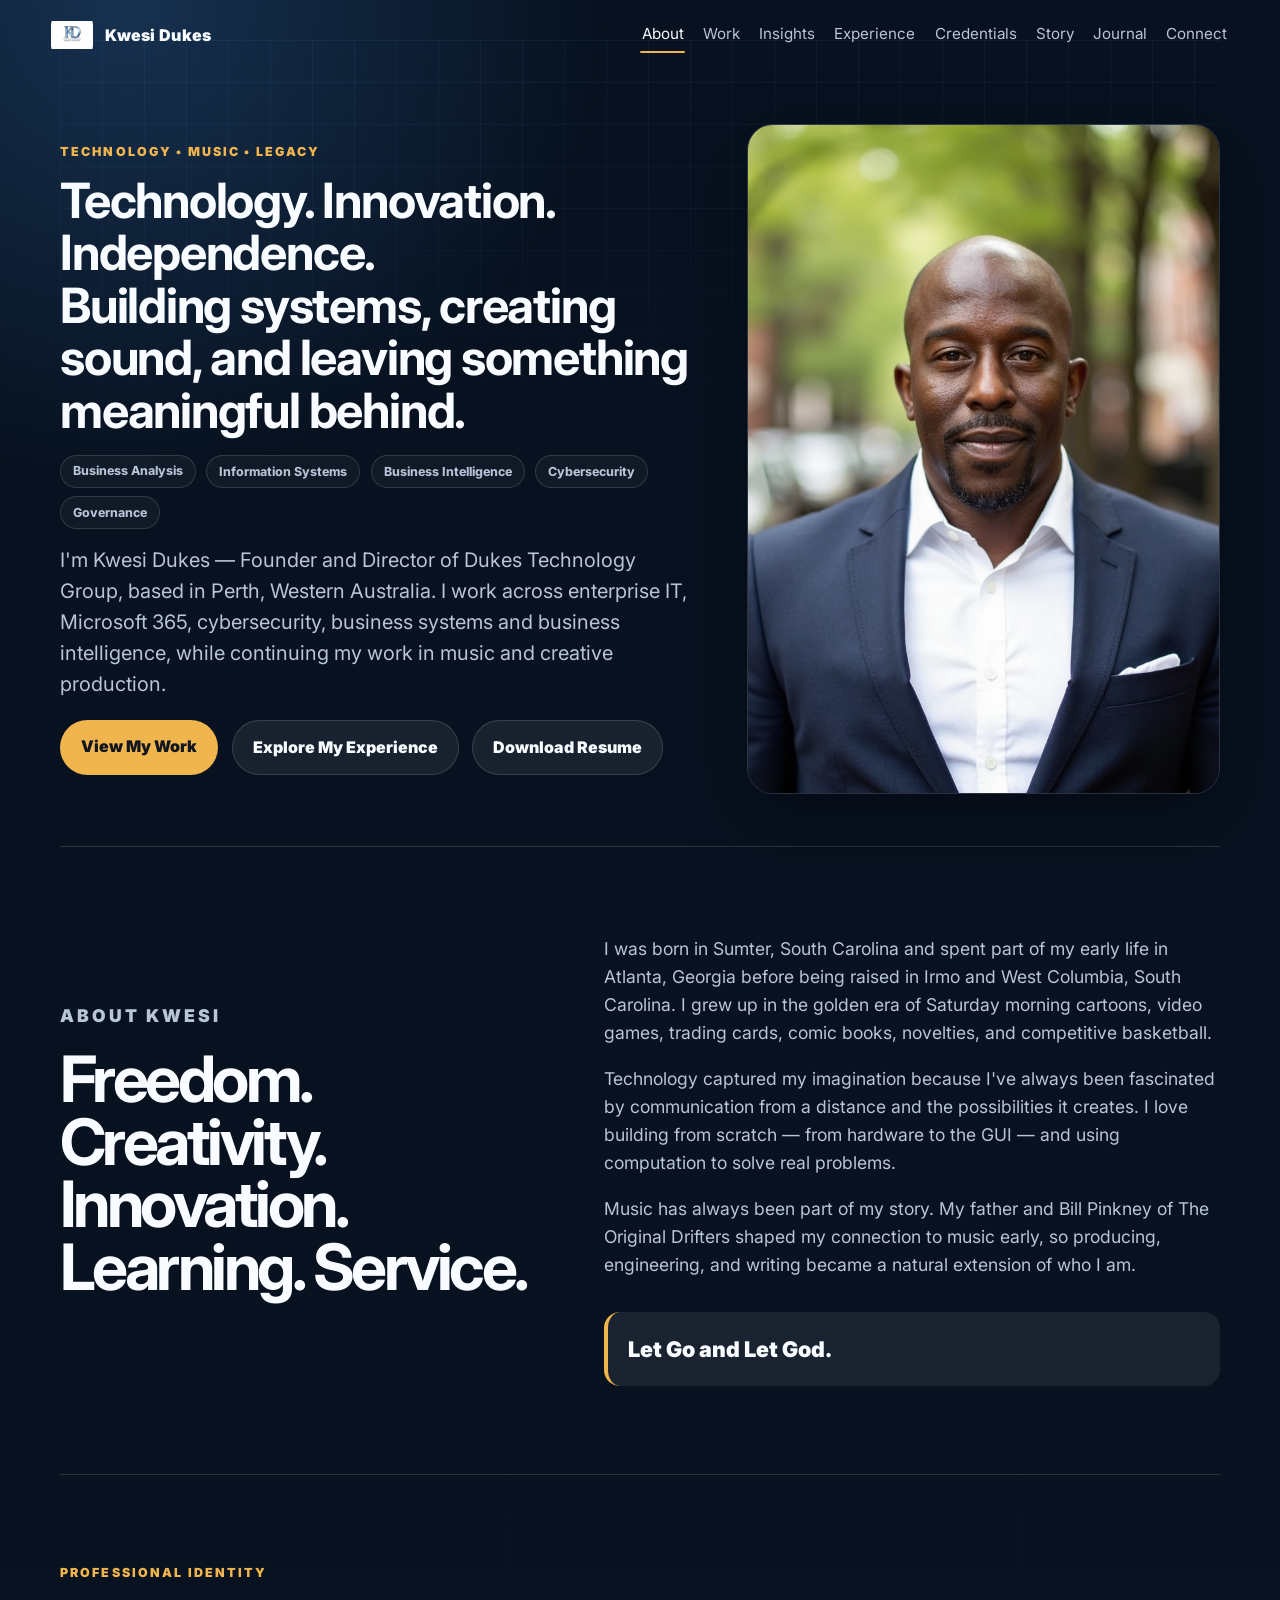
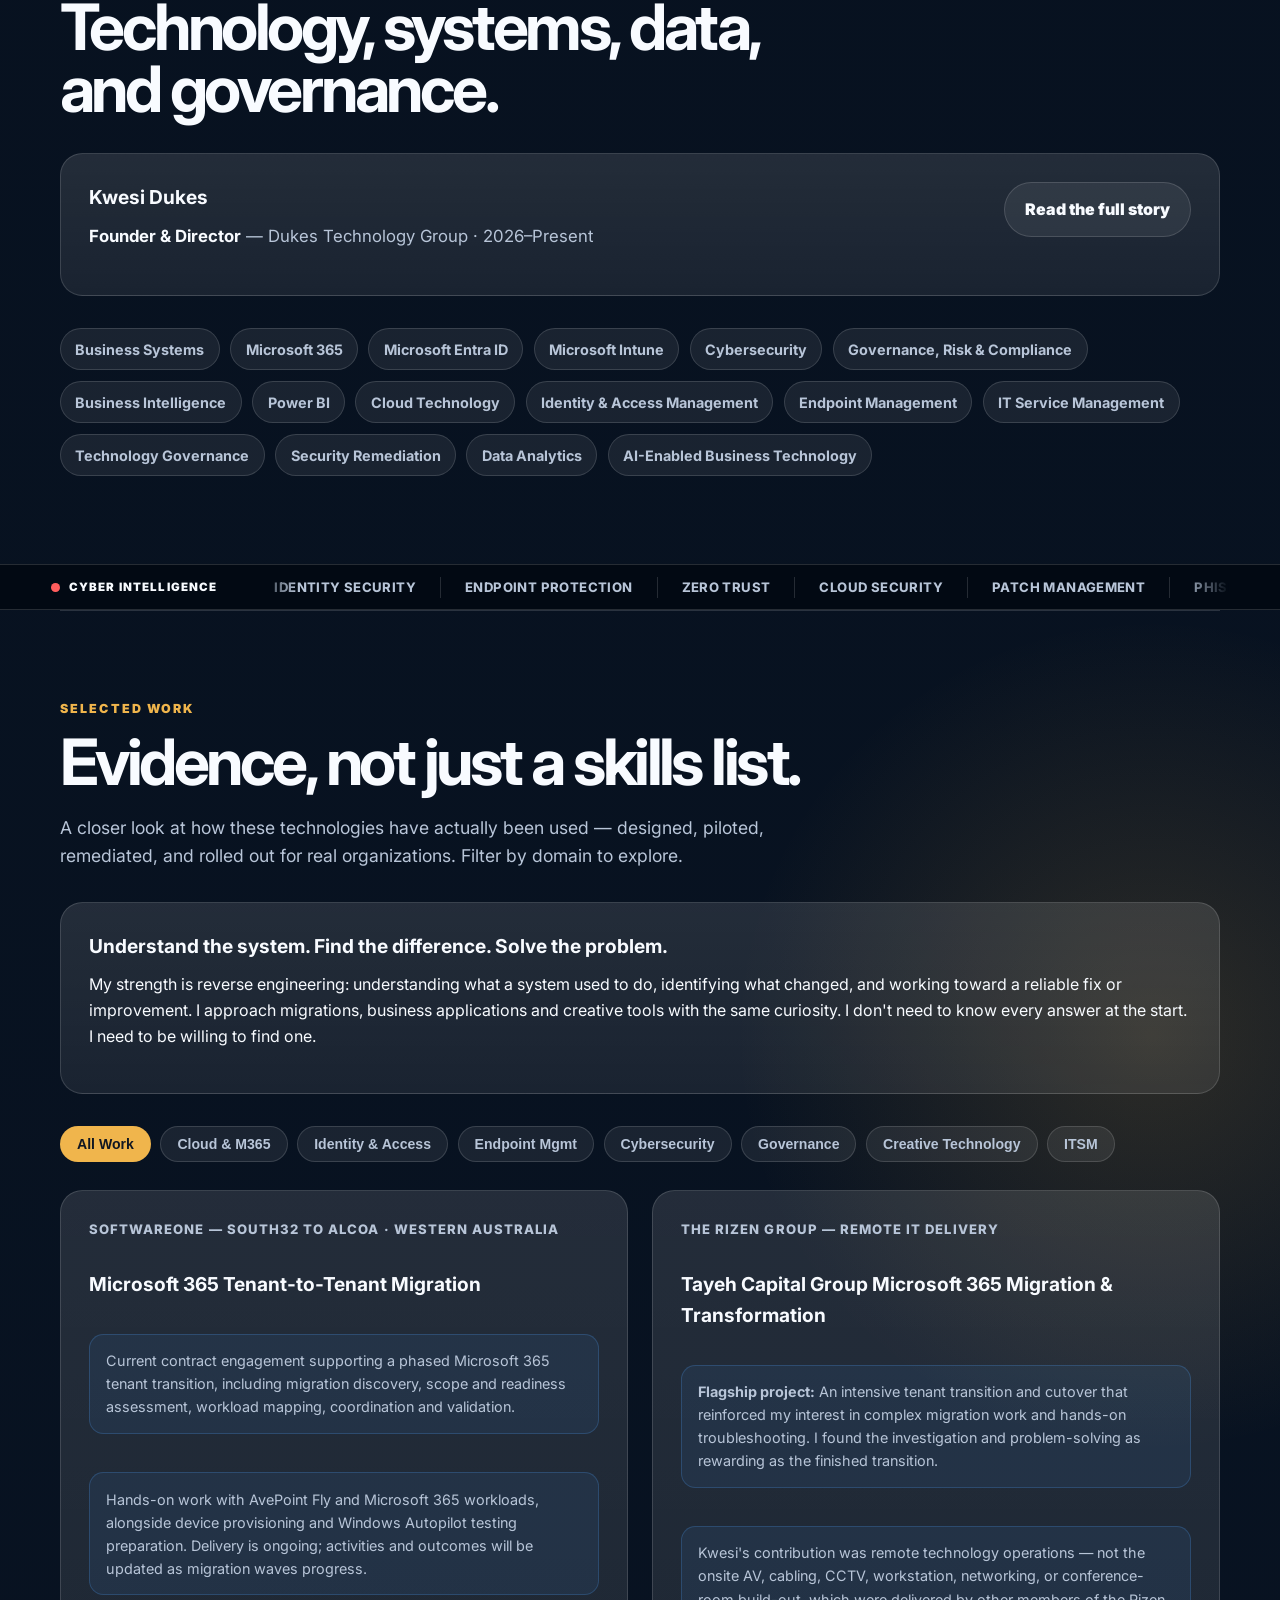
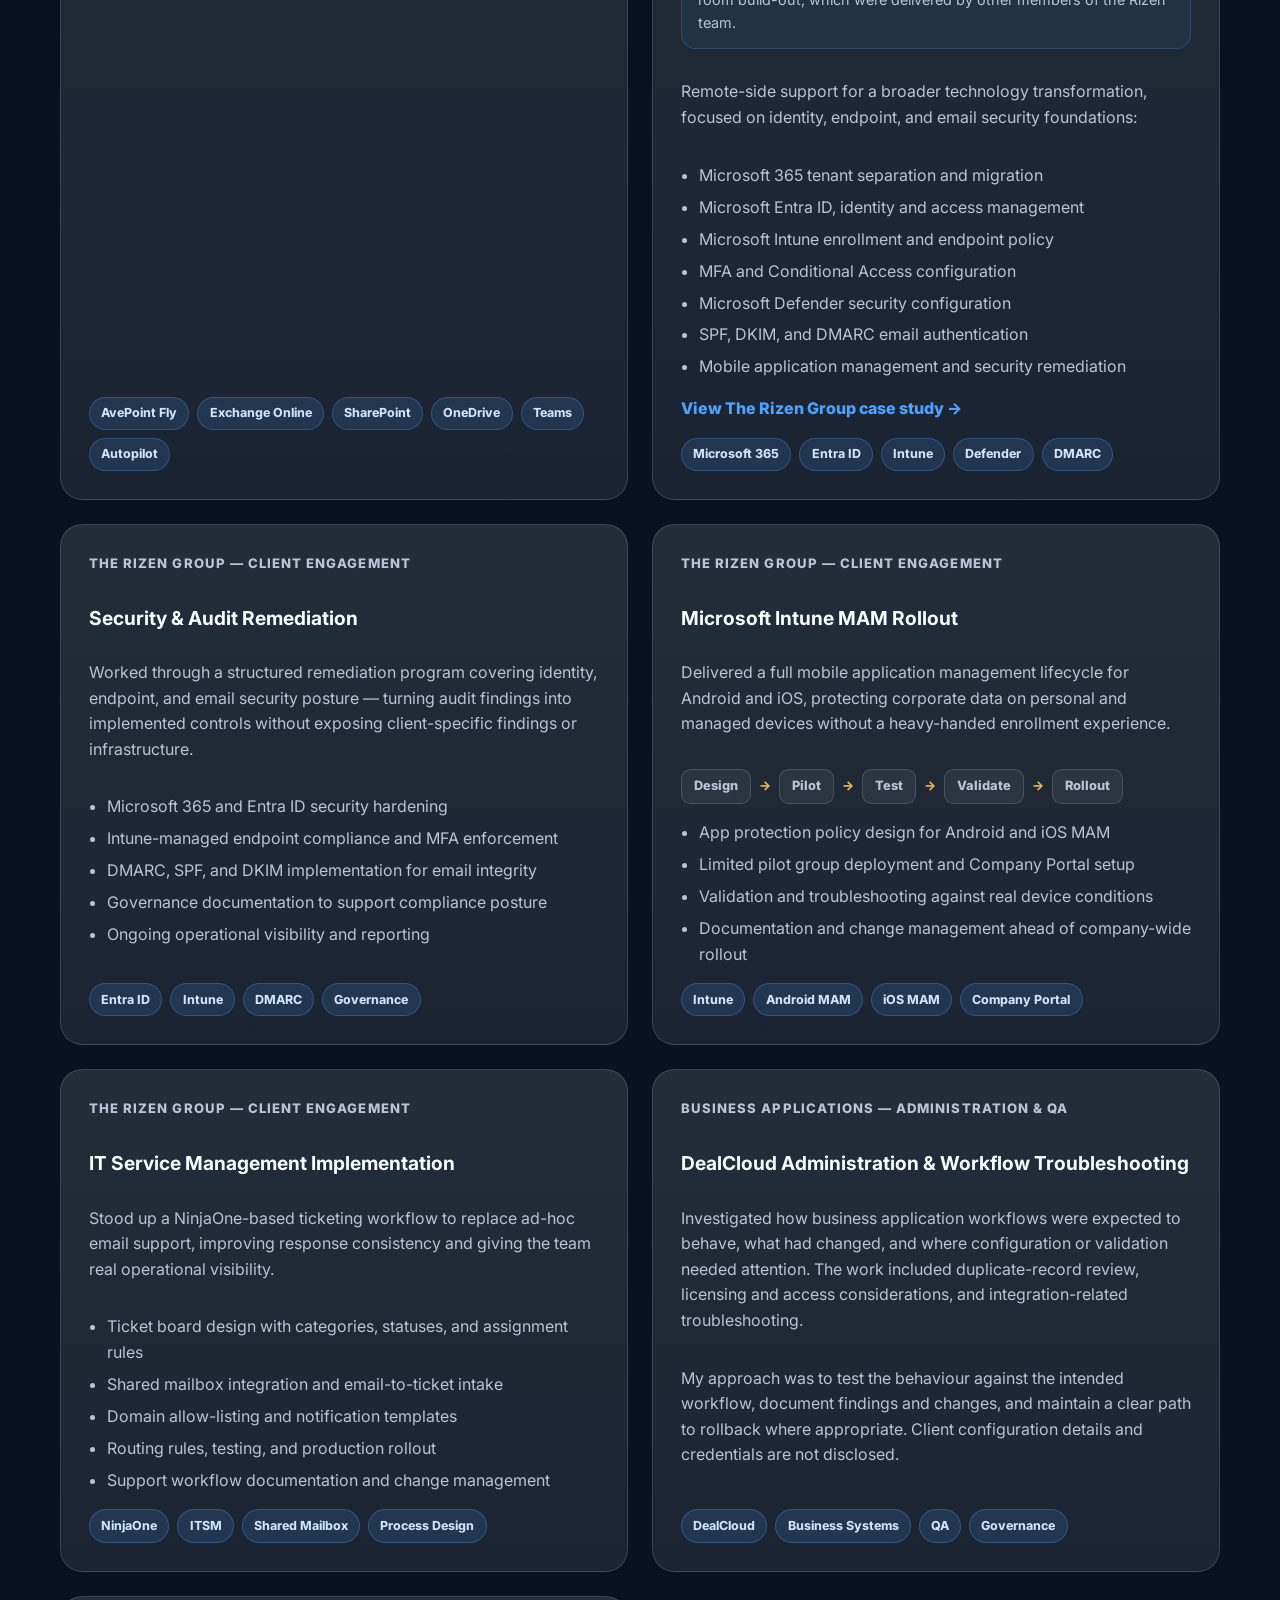
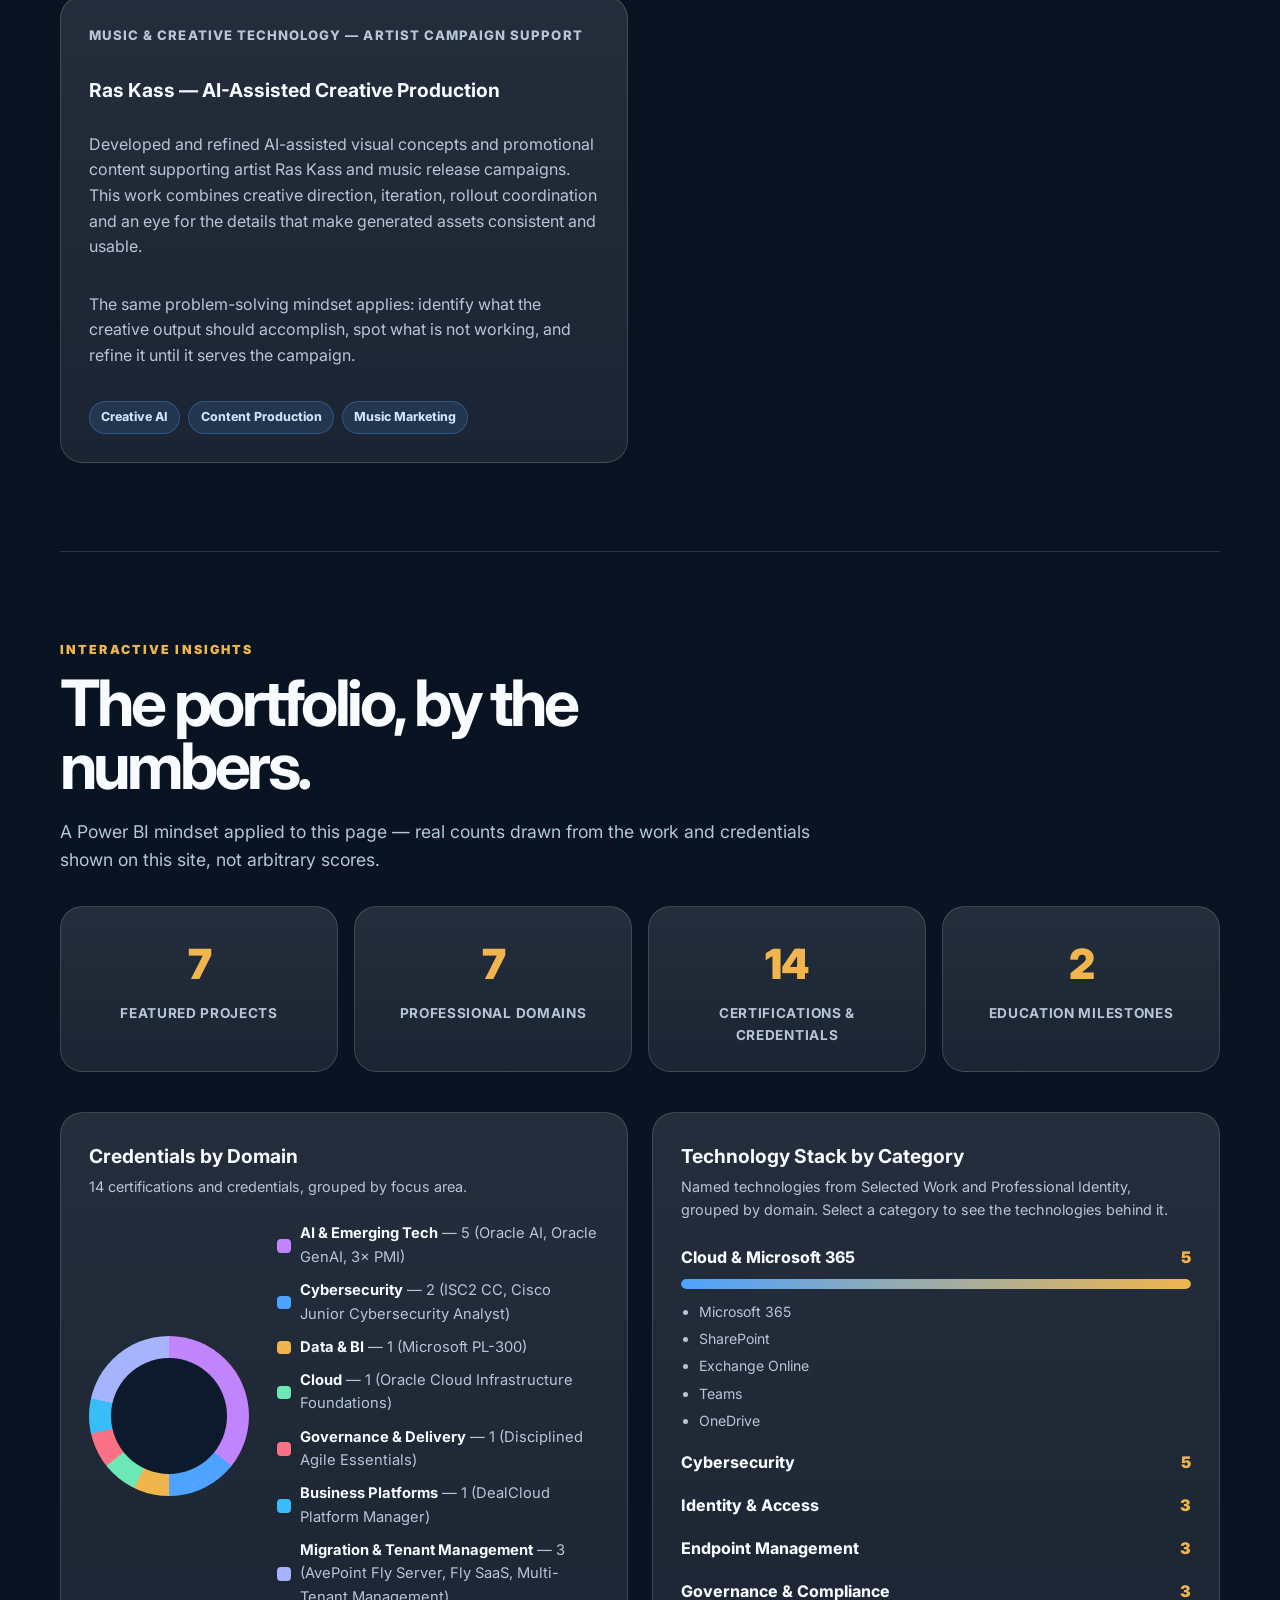
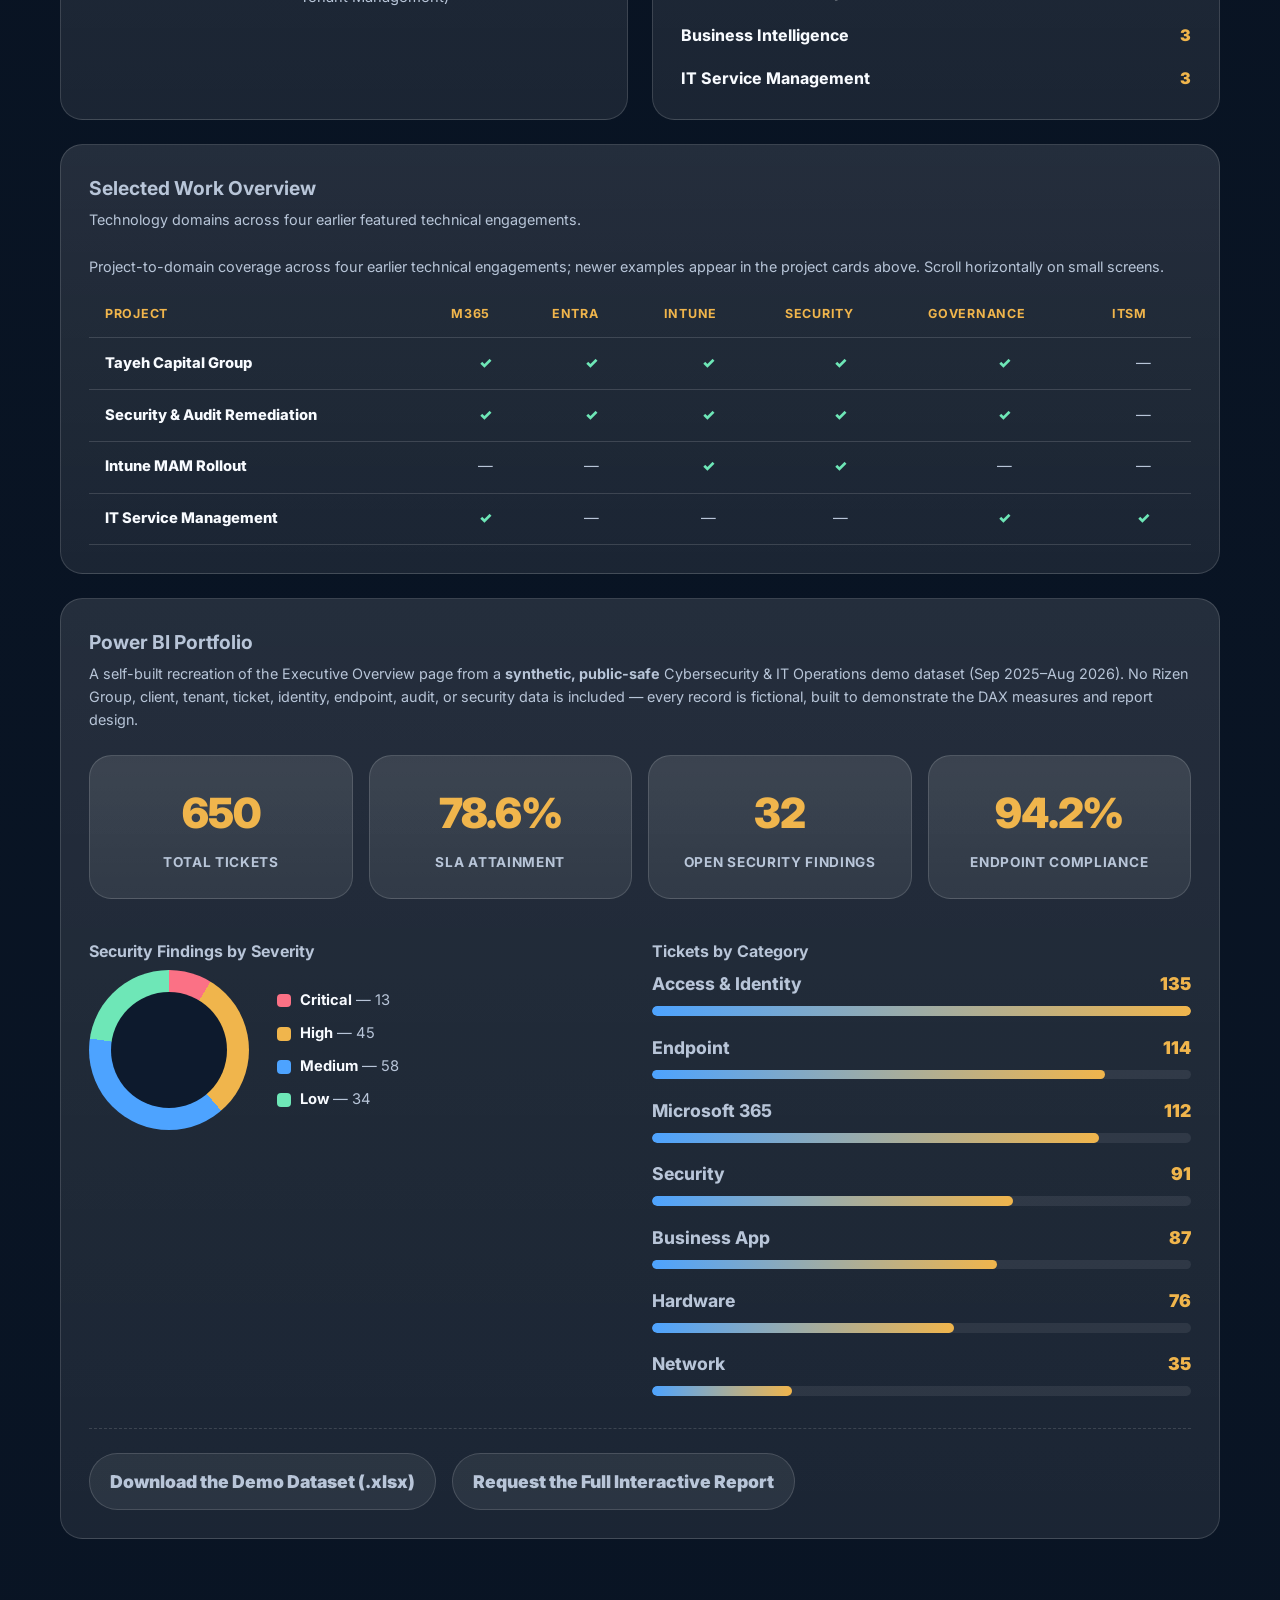
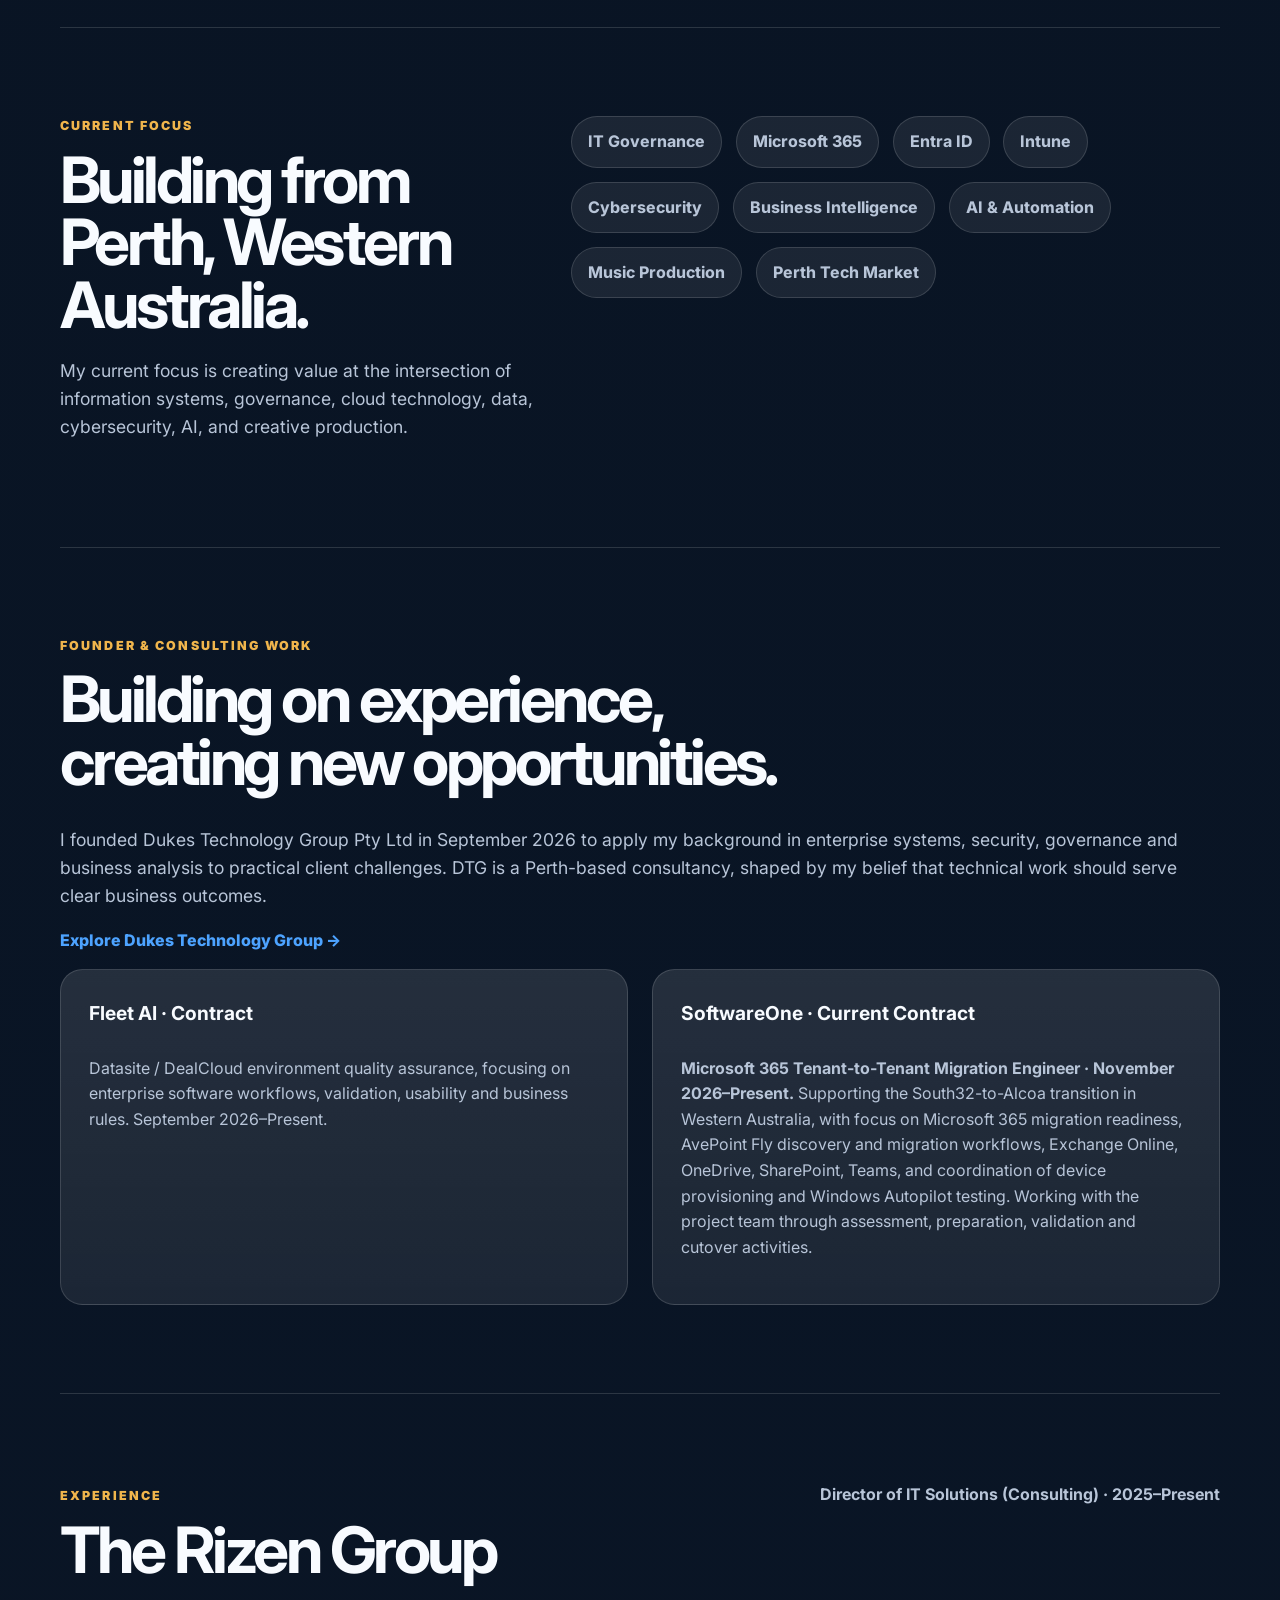
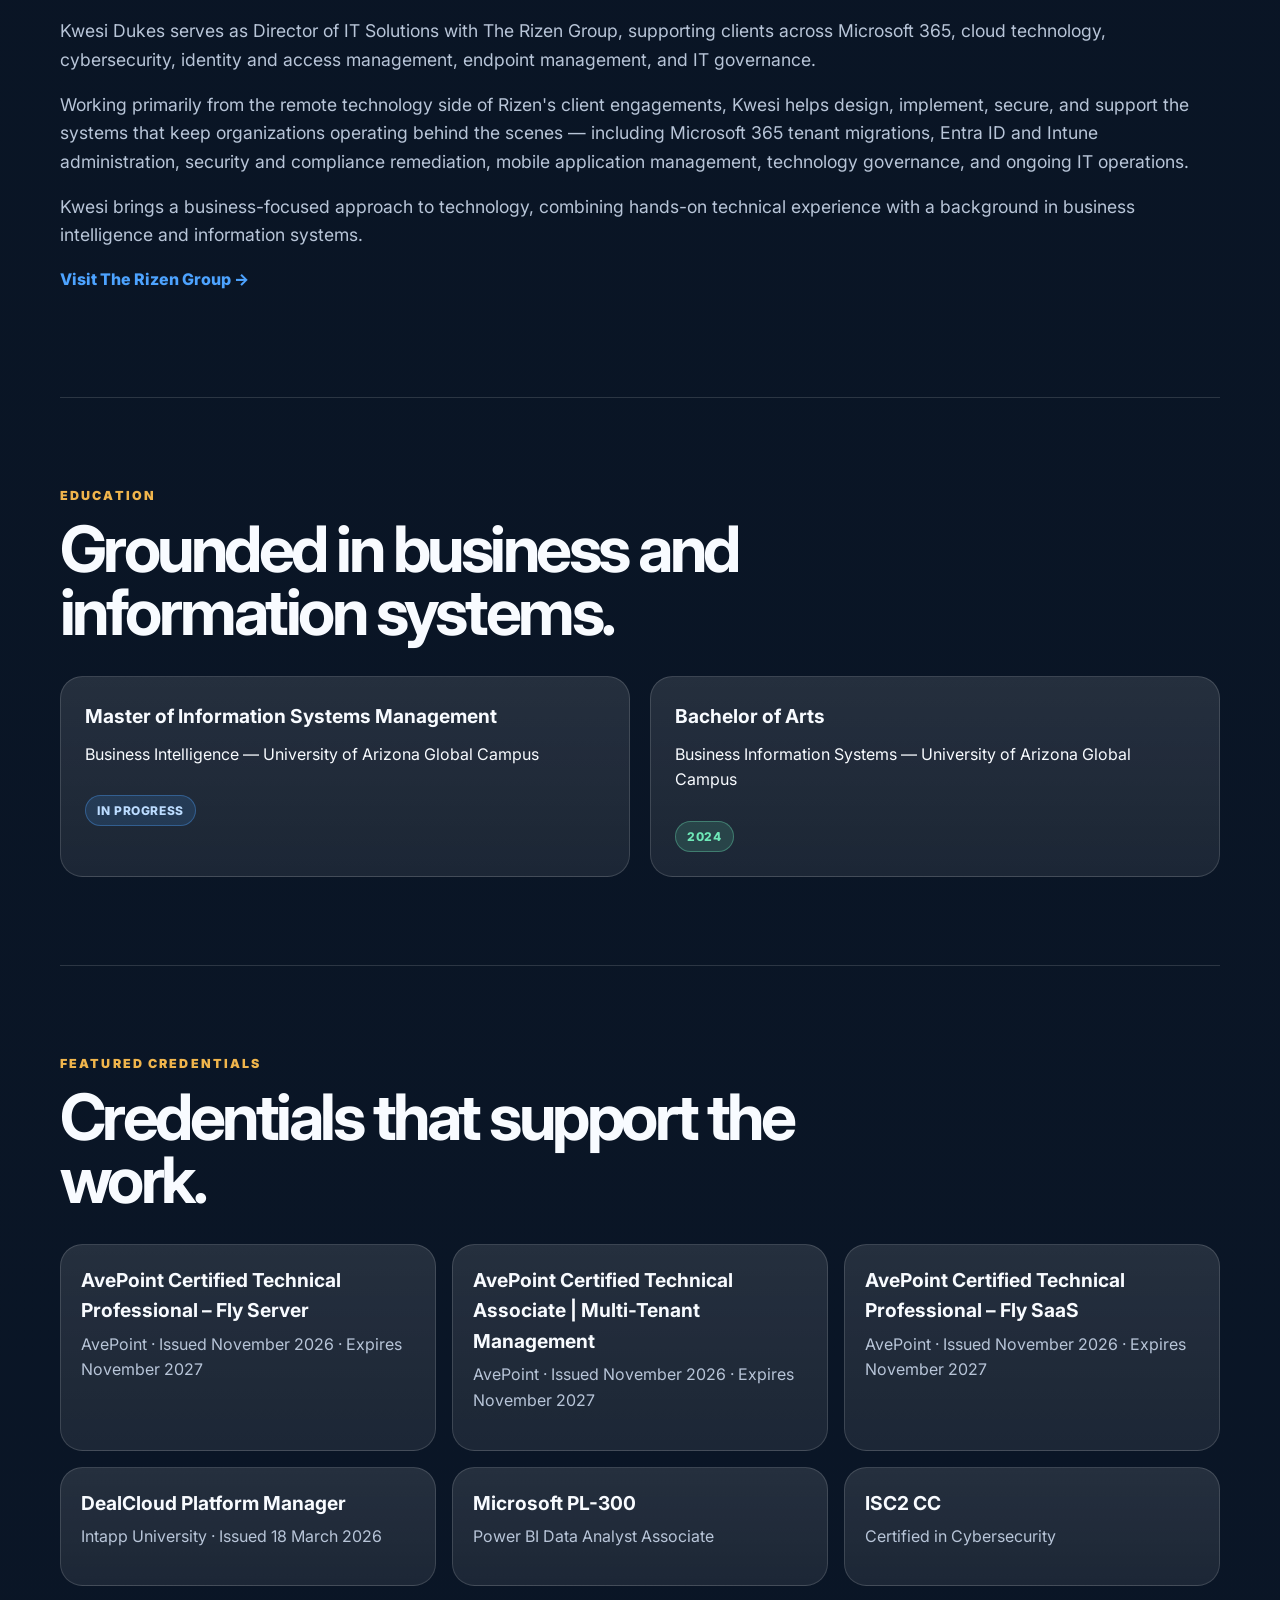
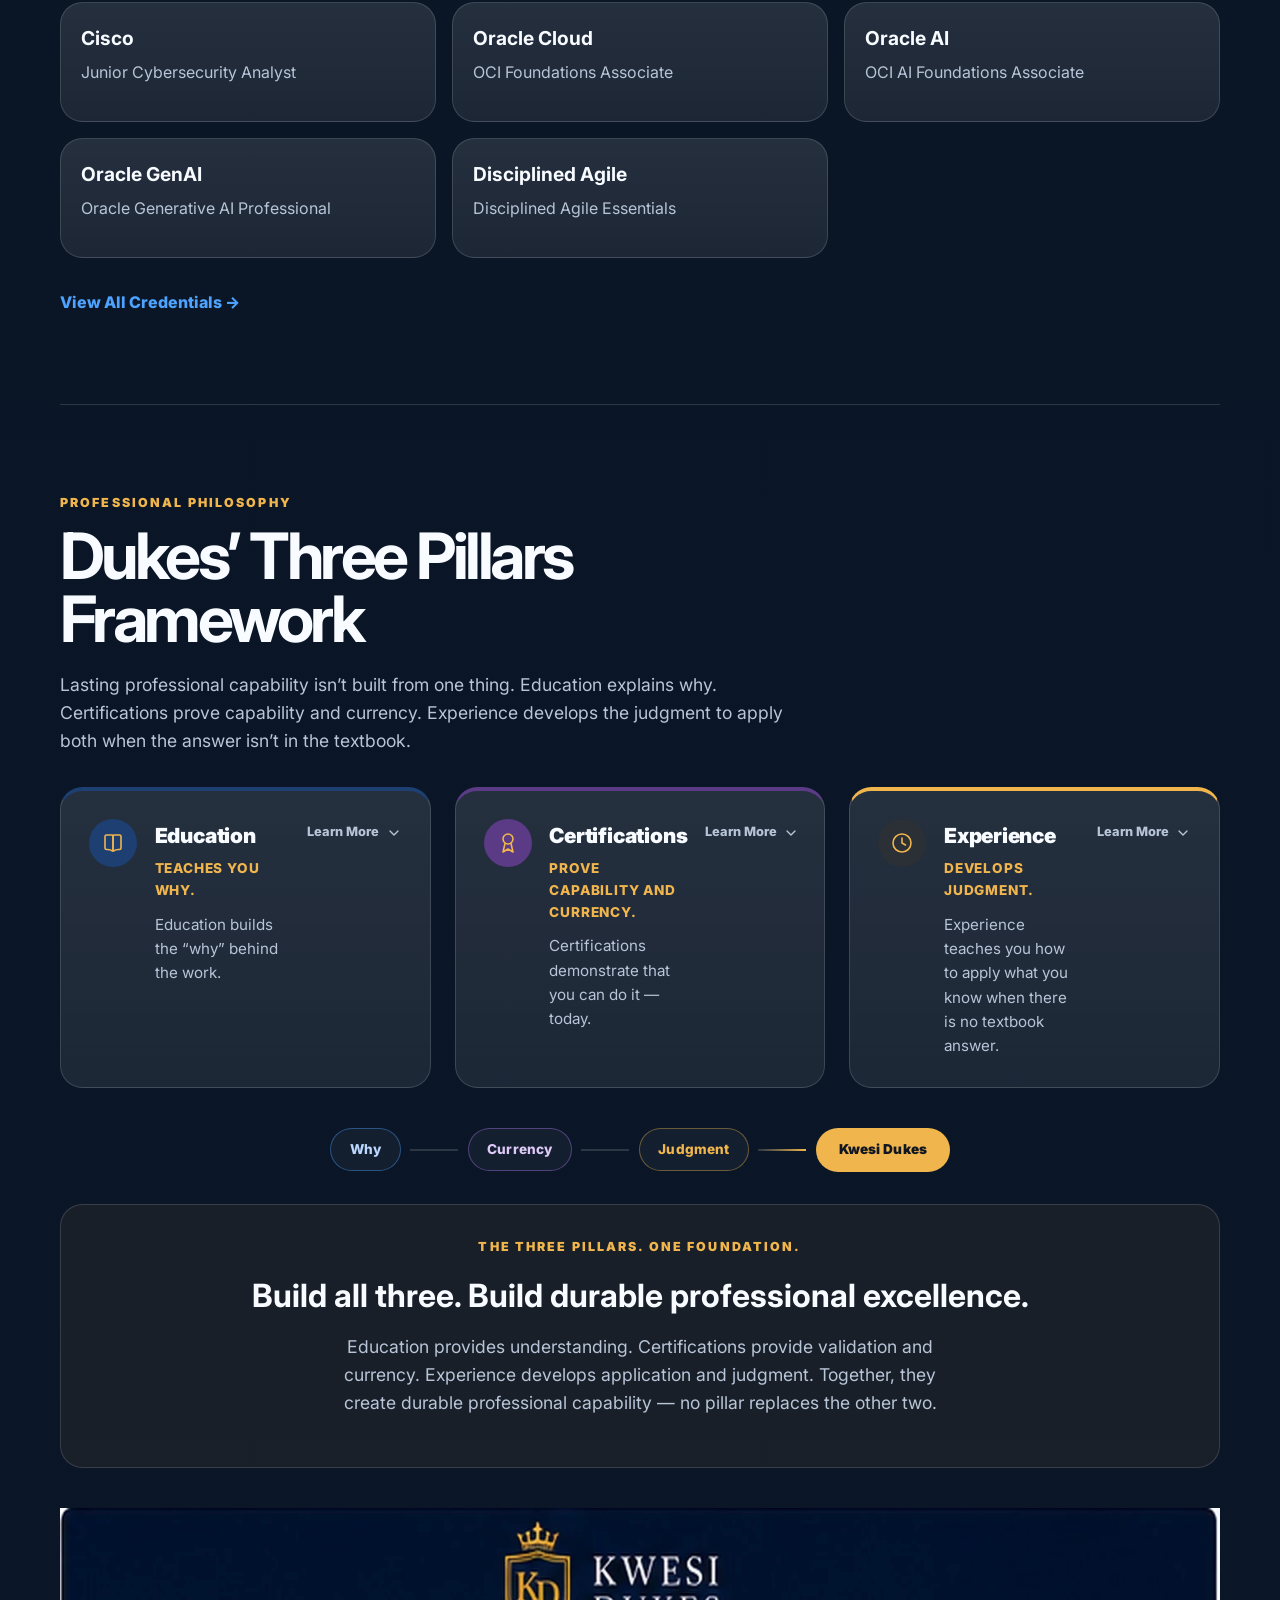
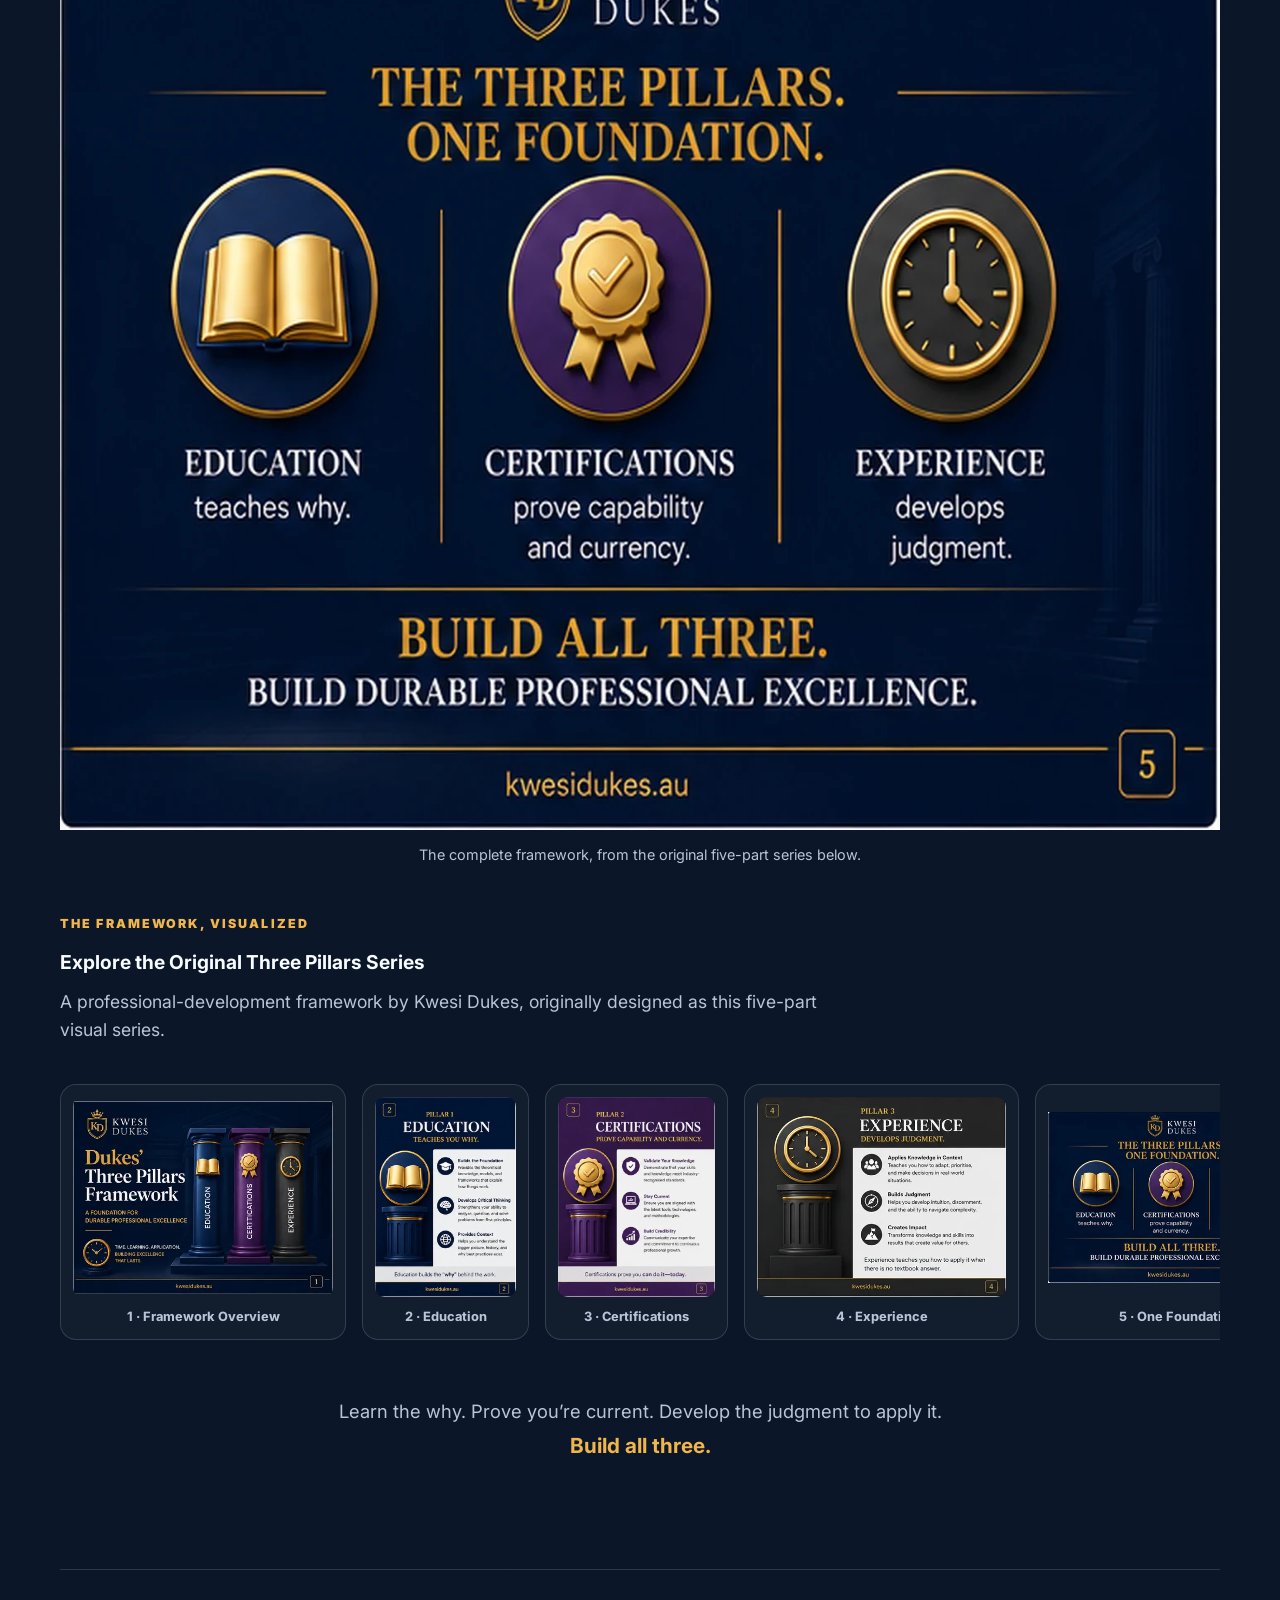
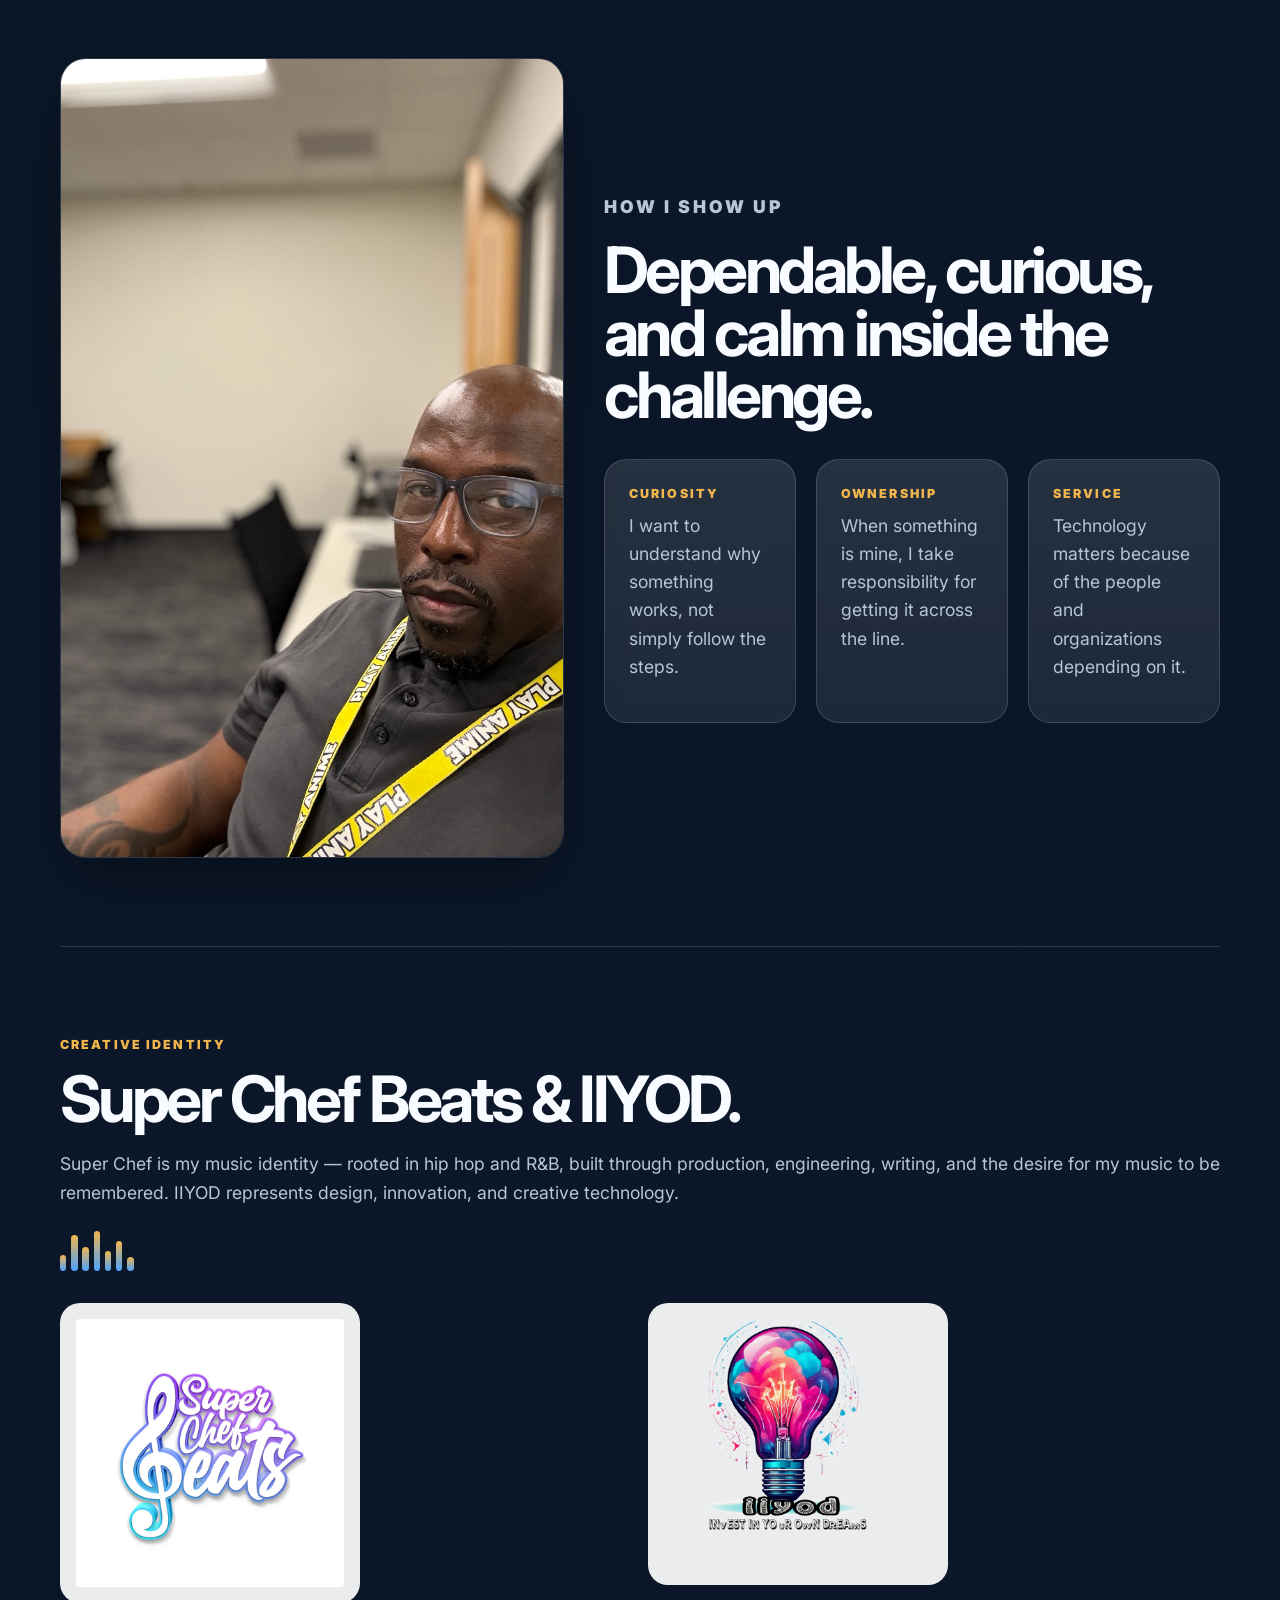
==== index.html @ 9452674e "Add three AvePoint credentials and update certification metrics" ====
<!doctype html>
<html lang="en">
  <head>
    <meta charset="utf-8" />
    <meta name="viewport" content="width=device-width, initial-scale=1" />
    <title>
      Kwesi Dukes | Founder, IT Solutions & Information Systems
    </title>
    <meta
      name="description"
      content="Kwesi Dukes is Founder and Director of Dukes Technology Group, a Perth-based IT professional working across Microsoft 365, enterprise systems, cybersecurity, governance and business intelligence. Technology, music and legacy."
    />
    <link rel="canonical" href="https://kwesidukes.au/" />
    <meta name="robots" content="index, follow" />
    <meta name="theme-color" content="#07111f" />

    <link rel="preconnect" href="https://fonts.googleapis.com" />
    <link
      rel="preconnect"
      href="https://fonts.gstatic.com"
      crossorigin="anonymous"
    />
    <link
      rel="stylesheet"
      href="https://fonts.googleapis.com/css2?family=Inter:wght@400..900&display=swap"
    />

    <meta property="og:type" content="website" />
    <meta property="og:url" content="https://kwesidukes.au/" />
    <meta
      property="og:title"
      content="Kwesi Dukes | Business Systems, IT Solutions, Data & Cybersecurity"
    />
    <meta
      property="og:description"
      content="Technology, music and legacy. Kwesi Dukes is Founder and Director of Dukes Technology Group, an enterprise IT consultant and music producer based in Perth, Western Australia."
    />
    <meta
      property="og:image"
      content="https://kwesidukes.au/assets/kd-og-image.jpg"
    />
    <meta property="og:image:width" content="1200" />
    <meta property="og:image:height" content="630" />
    <meta property="og:image:alt" content="Kwesi Dukes" />
    <meta property="og:site_name" content="Kwesi Dukes" />

    <meta name="twitter:card" content="summary_large_image" />
    <meta
      name="twitter:title"
      content="Kwesi Dukes | Business Systems, IT Solutions, Data & Cybersecurity"
    />
    <meta
      name="twitter:description"
      content="Technology, music and legacy. Kwesi Dukes leads Dukes Technology Group and works across enterprise IT, cloud and cybersecurity."
    />
    <meta
      name="twitter:image"
      content="https://kwesidukes.au/assets/kd-og-image.jpg"
    />

    <link rel="icon" href="assets/kd-logo.png" />
    <link rel="stylesheet" href="styles.css" />
    <script type="application/ld+json">
      {
        "@context": "https://schema.org",
        "@type": "Person",
        "name": "Kwesi Dukes",
        "url": "https://kwesidukes.au/",
        "jobTitle": "Founder & Director, Dukes Technology Group",
        "worksFor": {
          "@type": "Organization",
          "name": "Dukes Technology Group Pty Ltd",
          "url": "https://dukestg.com.au/"
        },
        "alumniOf": {
          "@type": "CollegeOrUniversity",
          "name": "University of Arizona Global Campus"
        },
        "address": {
          "@type": "PostalAddress",
          "addressLocality": "Perth",
          "addressRegion": "Western Australia",
          "addressCountry": "AU"
        },
        "sameAs": [
          "https://www.linkedin.com/in/kwesidukes",
          "https://github.com/kwesidukes",
          "https://dukestg.com.au/"
        ],
        "knowsAbout": [
          "Microsoft 365",
          "Microsoft Entra ID",
          "Microsoft Intune",
          "Cybersecurity",
          "Governance, Risk & Compliance",
          "Power BI",
          "Business Intelligence",
          "Identity and Access Management",
          "Cloud Technology"
        ]
      }
    </script>
  </head>
  <body>
    <a class="skip-link" href="#home">Skip to content</a>
    <header>
      <a class="brand" href="#home"
        ><img
          src="assets/kd-logo.png"
          alt="Kwesi Dukes logo"
          width="42"
          height="42"
        /><span>Kwesi Dukes</span></a
      >
      <nav class="primary-nav" aria-label="Primary">
        <a href="#about">About</a>
        <a href="#work">Work</a>
        <a href="#insights">Insights</a>
        <a href="#experience">Experience</a>
        <a href="#credentials">Credentials</a>
        <a href="#story">Story</a>
        <a href="/journal/">Journal</a>
        <a href="#connect">Connect</a>
        <span class="nav-indicator" aria-hidden="true"></span>
      </nav>
    </header>

    <main id="home">
      <!-- HERO -->
      <section class="hero">
        <div class="hero-grid" aria-hidden="true"></div>
        <div>
          <p class="eyebrow hero-in" style="--stagger: 1">
            Technology • Music • Legacy
          </p>
          <h1 class="hero-in" style="--stagger: 2">
            Technology. Innovation. Independence.<br />Building systems, creating sound, and leaving something meaningful behind.
          </h1>
          <p class="hero-positioning hero-in" style="--stagger: 3">
            <span>Business Analysis</span>
            <span>Information Systems</span>
            <span>Business Intelligence</span>
            <span>Cybersecurity</span>
            <span>Governance</span>
          </p>
          <p class="lead hero-in" style="--stagger: 4">
            I'm Kwesi Dukes — Founder and Director of Dukes Technology Group, based in Perth, Western Australia. I work across enterprise IT, Microsoft 365, cybersecurity, business systems and business intelligence, while continuing my work in music and creative production.
          </p>
          <div class="actions hero-in" style="--stagger: 5">
            <a class="button primary" href="#work">View My Work</a>
            <a class="button secondary" href="#experience"
              >Explore My Experience</a
            >
            <a class="button secondary" href="assets/resume.pdf"
              >Download Resume</a
            >
          </div>
        </div>
        <img
          class="hero-img hero-in"
          style="--stagger: 3"
          src="assets/kwesi-suit.jpeg"
          alt="Kwesi Dukes professional portrait"
          width="640"
          height="800"
          loading="eager"
          fetchpriority="high"
        />
      </section>

      <!-- ABOUT -->
      <section id="about" class="section two reveal">
        <div>
          <p class="eyebrow">About Kwesi</p>
          <h2>Freedom. Creativity. Innovation. Learning. Service.</h2>
        </div>
        <div>
          <p>
            I was born in Sumter, South Carolina and spent part of my early life
            in Atlanta, Georgia before being raised in Irmo and West Columbia,
            South Carolina. I grew up in the golden era of Saturday morning
            cartoons, video games, trading cards, comic books, novelties, and
            competitive basketball.
          </p>
          <p>
            Technology captured my imagination because I've always been
            fascinated by communication from a distance and the possibilities it
            creates. I love building from scratch — from hardware to the GUI —
            and using computation to solve real problems.
          </p>
          <p>
            Music has always been part of my story. My father and Bill Pinkney
            of The Original Drifters shaped my connection to music early, so
            producing, engineering, and writing became a natural extension of
            who I am.
          </p>
          <blockquote>Let Go and Let God.</blockquote>
        </div>
      </section>

      <!-- PROFESSIONAL IDENTITY -->
      <section id="professional" class="section reveal">
        <div class="section-head">
          <p class="eyebrow">Professional Identity</p>
          <h2>Technology, systems, data, and governance.</h2>
        </div>
        <div class="identity-card">
          <div>
            <h3>Kwesi Dukes</h3>
            <p class="identity-role">
              <strong>Founder &amp; Director</strong> —
              <a href="https://dukestg.com.au/" target="_blank" rel="noopener noreferrer">Dukes Technology Group</a>
              · 2026–Present
            </p>
          </div>
          <a class="button secondary" href="#experience">Read the full story</a>
        </div>
        <div class="domain-list">
          <span>Business Systems</span><span>Microsoft 365</span
          ><span>Microsoft Entra ID</span><span>Microsoft Intune</span>
          <span>Cybersecurity</span><span>Governance, Risk & Compliance</span
          ><span>Business Intelligence</span><span>Power BI</span>
          <span>Cloud Technology</span><span>Identity & Access Management</span
          ><span>Endpoint Management</span><span>IT Service Management</span>
          <span>Technology Governance</span><span>Security Remediation</span
          ><span>Data Analytics</span
          ><span>AI-Enabled Business Technology</span>
        </div>
      </section>

      <!-- CYBER THREAT INTELLIGENCE TICKER -->
      <section
        class="ticker-strip reveal"
        aria-label="Live cyber threat intelligence ticker"
      >
        <div class="ticker-indicator">
          <span class="ticker-dot" aria-hidden="true"></span>
          <span class="ticker-indicator-label">CYBER INTELLIGENCE</span>
          <span class="ticker-status" id="tickerStatus"></span>
        </div>
        <div class="ticker-viewport">
          <div class="ticker-track" id="tickerTrack">
            <ul class="ticker-set" id="tickerSetA">
              <li>IDENTITY SECURITY</li>
              <li>ENDPOINT PROTECTION</li>
              <li>ZERO TRUST</li>
              <li>CLOUD SECURITY</li>
              <li>PATCH MANAGEMENT</li>
              <li>PHISHING DEFENSE</li>
              <li>GOVERNANCE &amp; RISK</li>
              <li>THREAT INTELLIGENCE</li>
            </ul>
            <ul class="ticker-set" id="tickerSetB" aria-hidden="true">
              <li>IDENTITY SECURITY</li>
              <li>ENDPOINT PROTECTION</li>
              <li>ZERO TRUST</li>
              <li>CLOUD SECURITY</li>
              <li>PATCH MANAGEMENT</li>
              <li>PHISHING DEFENSE</li>
              <li>GOVERNANCE &amp; RISK</li>
              <li>THREAT INTELLIGENCE</li>
            </ul>
          </div>
        </div>
      </section>

      <!-- SELECTED WORK -->
      <section id="work" class="section">
        <div class="section-head">
          <p class="eyebrow">Selected Work</p>
          <h2>Evidence, not just a skills list.</h2>
          <p class="wide">
            A closer look at how these technologies have actually been used —
            designed, piloted, remediated, and rolled out for real
            organizations. Filter by domain to explore.
          </p>
        </div>

        <div class="identity-card" style="margin-bottom:2rem">
          <div>
            <h3>Understand the system. Find the difference. Solve the problem.</h3>
            <p>My strength is reverse engineering: understanding what a system used to do, identifying what changed, and working toward a reliable fix or improvement. I approach migrations, business applications and creative tools with the same curiosity. I don't need to know every answer at the start. I need to be willing to find one.</p>
          </div>
        </div>

        <div
          class="filter-chips"
          role="group"
          aria-label="Filter selected work by domain"
        >
          <button
            class="chip"
            type="button"
            data-domain="all"
            aria-pressed="true"
          >
            All Work
          </button>
          <button
            class="chip"
            type="button"
            data-domain="m365"
            aria-pressed="false"
          >
            Cloud &amp; M365
          </button>
          <button
            class="chip"
            type="button"
            data-domain="identity"
            aria-pressed="false"
          >
            Identity &amp; Access
          </button>
          <button
            class="chip"
            type="button"
            data-domain="endpoint"
            aria-pressed="false"
          >
            Endpoint Mgmt
          </button>
          <button
            class="chip"
            type="button"
            data-domain="security"
            aria-pressed="false"
          >
            Cybersecurity
          </button>
          <button
            class="chip"
            type="button"
            data-domain="governance"
            aria-pressed="false"
          >
            Governance
          </button>
          <button class="chip" type="button" data-domain="creative" aria-pressed="false">Creative Technology</button>
          <button
            class="chip"
            type="button"
            data-domain="itsm"
            aria-pressed="false"
          >
            ITSM
          </button>
        </div>

        <div class="project-grid">
          <article class="project-card" data-domains="m365 identity endpoint governance">
            <p class="project-context">SoftwareOne — South32 to Alcoa · Western Australia</p>
            <h3>Microsoft 365 Tenant-to-Tenant Migration</h3>
            <p class="role-note">Current contract engagement supporting a phased Microsoft 365 tenant transition, including migration discovery, scope and readiness assessment, workload mapping, coordination and validation.</p>
            <p class="role-note">Hands-on work with AvePoint Fly and Microsoft 365 workloads, alongside device provisioning and Windows Autopilot testing preparation. Delivery is ongoing; activities and outcomes will be updated as migration waves progress.</p>
            <div class="project-tags"><span>AvePoint Fly</span><span>Exchange Online</span><span>SharePoint</span><span>OneDrive</span><span>Teams</span><span>Autopilot</span></div>
          </article>
          <article
            class="project-card"
            data-domains="m365 identity endpoint security governance"
          >
            <p class="project-context">The Rizen Group — Remote IT Delivery</p>
            <h3>Tayeh Capital Group Microsoft 365 Migration &amp; Transformation</h3>
            <p class="role-note"><strong>Flagship project:</strong> An intensive tenant transition and cutover that reinforced my interest in complex migration work and hands-on troubleshooting. I found the investigation and problem-solving as rewarding as the finished transition.</p>
            <p class="role-note">
              Kwesi's contribution was remote technology operations — not the
              onsite AV, cabling, CCTV, workstation, networking, or
              conference-room build-out, which were delivered by other members
              of the Rizen team.
            </p>
            <p>
              Remote-side support for a broader technology transformation,
              focused on identity, endpoint, and email security foundations:
            </p>
            <ul>
              <li>Microsoft 365 tenant separation and migration</li>
              <li>Microsoft Entra ID, identity and access management</li>
              <li>Microsoft Intune enrollment and endpoint policy</li>
              <li>MFA and Conditional Access configuration</li>
              <li>Microsoft Defender security configuration</li>
              <li>SPF, DKIM, and DMARC email authentication</li>
              <li>Mobile application management and security remediation</li>
            </ul>
            <a
              class="project-link"
              href="https://therizengroup.com/projects/tayeh-capital-group/"
              target="_blank"
              rel="noopener noreferrer"
              >View The Rizen Group case study →</a
            >
            <div class="project-tags">
              <span>Microsoft 365</span><span>Entra ID</span><span>Intune</span
              ><span>Defender</span><span>DMARC</span>
            </div>
          </article>

          <article
            class="project-card"
            data-domains="security identity endpoint governance"
          >
            <p class="project-context">The Rizen Group — Client Engagement</p>
            <h3>Security &amp; Audit Remediation</h3>
            <p>
              Worked through a structured remediation program covering identity,
              endpoint, and email security posture — turning audit findings into
              implemented controls without exposing client-specific findings or
              infrastructure.
            </p>
            <ul>
              <li>Microsoft 365 and Entra ID security hardening</li>
              <li>Intune-managed endpoint compliance and MFA enforcement</li>
              <li>DMARC, SPF, and DKIM implementation for email integrity</li>
              <li>Governance documentation to support compliance posture</li>
              <li>Ongoing operational visibility and reporting</li>
            </ul>
            <div class="project-tags">
              <span>Entra ID</span><span>Intune</span><span>DMARC</span
              ><span>Governance</span>
            </div>
          </article>

          <article class="project-card" data-domains="endpoint security">
            <p class="project-context">The Rizen Group — Client Engagement</p>
            <h3>Microsoft Intune MAM Rollout</h3>
            <p>
              Delivered a full mobile application management lifecycle for
              Android and iOS, protecting corporate data on personal and managed
              devices without a heavy-handed enrollment experience.
            </p>
            <div class="phase-steps">
              <span>Design</span><span class="phase-arrow">→</span>
              <span>Pilot</span><span class="phase-arrow">→</span>
              <span>Test</span><span class="phase-arrow">→</span>
              <span>Validate</span><span class="phase-arrow">→</span>
              <span>Rollout</span>
            </div>
            <ul>
              <li>App protection policy design for Android and iOS MAM</li>
              <li>Limited pilot group deployment and Company Portal setup</li>
              <li>
                Validation and troubleshooting against real device conditions
              </li>
              <li>
                Documentation and change management ahead of company-wide
                rollout
              </li>
            </ul>
            <div class="project-tags">
              <span>Intune</span><span>Android MAM</span><span>iOS MAM</span
              ><span>Company Portal</span>
            </div>
          </article>

          <article class="project-card" data-domains="m365 governance itsm">
            <p class="project-context">The Rizen Group — Client Engagement</p>
            <h3>IT Service Management Implementation</h3>
            <p>
              Stood up a NinjaOne-based ticketing workflow to replace ad-hoc
              email support, improving response consistency and giving the team
              real operational visibility.
            </p>
            <ul>
              <li>
                Ticket board design with categories, statuses, and assignment
                rules
              </li>
              <li>Shared mailbox integration and email-to-ticket intake</li>
              <li>Domain allow-listing and notification templates</li>
              <li>Routing rules, testing, and production rollout</li>
              <li>Support workflow documentation and change management</li>
            </ul>
            <div class="project-tags">
              <span>NinjaOne</span><span>ITSM</span><span>Shared Mailbox</span
              ><span>Process Design</span>
            </div>
          </article>
          <article class="project-card" data-domains="m365 governance">
            <p class="project-context">Business Applications — Administration &amp; QA</p>
            <h3>DealCloud Administration &amp; Workflow Troubleshooting</h3>
            <p>Investigated how business application workflows were expected to behave, what had changed, and where configuration or validation needed attention. The work included duplicate-record review, licensing and access considerations, and integration-related troubleshooting.</p>
            <p>My approach was to test the behaviour against the intended workflow, document findings and changes, and maintain a clear path to rollback where appropriate. Client configuration details and credentials are not disclosed.</p>
            <div class="project-tags"><span>DealCloud</span><span>Business Systems</span><span>QA</span><span>Governance</span></div>
          </article>
          <article class="project-card" data-domains="creative">
            <p class="project-context">Music &amp; Creative Technology — Artist Campaign Support</p>
            <h3>Ras Kass — AI-Assisted Creative Production</h3>
            <p>Developed and refined AI-assisted visual concepts and promotional content supporting artist Ras Kass and music release campaigns. This work combines creative direction, iteration, rollout coordination and an eye for the details that make generated assets consistent and usable.</p>
            <p>The same problem-solving mindset applies: identify what the creative output should accomplish, spot what is not working, and refine it until it serves the campaign.</p>
            <div class="project-tags"><span>Creative AI</span><span>Content Production</span><span>Music Marketing</span></div>
          </article>
        </div>
      </section>

      <!-- INTERACTIVE INSIGHTS -->
      <section id="insights" class="section reveal">
        <div class="section-head">
          <p class="eyebrow">Interactive Insights</p>
          <h2>The portfolio, by the numbers.</h2>
          <p class="wide">
            A Power BI mindset applied to this page — real counts drawn from the
            work and credentials shown on this site, not arbitrary scores.
          </p>
        </div>

        <div class="kpi-grid">
          <div class="kpi-card">
            <div class="kpi-number" data-target="7">0</div>
            <div class="kpi-label">Featured Projects</div>
          </div>
          <div class="kpi-card">
            <div class="kpi-number" data-target="7">0</div>
            <div class="kpi-label">Professional Domains</div>
          </div>
          <div class="kpi-card">
            <div class="kpi-number" data-target="14">0</div>
            <div class="kpi-label">Certifications &amp; Credentials</div>
          </div>
          <div class="kpi-card">
            <div class="kpi-number" data-target="2">0</div>
            <div class="kpi-label">Education Milestones</div>
          </div>
        </div>

        <div class="dashboard-grid">
          <div class="chart-card">
            <h3>Credentials by Domain</h3>
            <p class="chart-caption">
              14 certifications and credentials, grouped by focus area.
            </p>
            <div class="donut-wrap">
              <div
                class="donut"
                role="img"
                aria-label="Donut chart: AI and Emerging Tech 5 of 14, Cybersecurity 2 of 14, Data and BI 1 of 14, Cloud 1 of 14, Governance and Delivery 1 of 14, Business Platforms 1 of 14, Migration and Tenant Management 3 of 14"
                style="
                  --donut-stops:
                    #c084fc 0 35.714%, #4da3ff 35.714% 50%, #f0b54c 50% 57.143%,
                    #6ee7b7 57.143% 64.286%, #fb7185 64.286% 71.429%, #38bdf8 71.429% 78.571%,
                    #a5b4fc 78.571% 100%;
                "
              >
                <span class="donut-total"
                  ><strong>14</strong><span>Total</span></span
                >
              </div>
              <ul class="donut-legend">
                <li>
                  <span class="swatch" style="background: #c084fc"></span
                  ><span
                    ><strong>AI &amp; Emerging Tech</strong> — 5 (Oracle AI,
                    Oracle GenAI, 3× PMI)</span
                  >
                </li>
                <li>
                  <span class="swatch" style="background: #4da3ff"></span
                  ><span
                    ><strong>Cybersecurity</strong> — 2 (ISC2 CC, Cisco Junior
                    Cybersecurity Analyst)</span
                  >
                </li>
                <li>
                  <span class="swatch" style="background: #f0b54c"></span
                  ><span
                    ><strong>Data &amp; BI</strong> — 1 (Microsoft PL-300)</span
                  >
                </li>
                <li>
                  <span class="swatch" style="background: #6ee7b7"></span
                  ><span
                    ><strong>Cloud</strong> — 1 (Oracle Cloud Infrastructure
                    Foundations)</span
                  >
                </li>
                <li>
                  <span class="swatch" style="background: #fb7185"></span
                  ><span
                    ><strong>Governance &amp; Delivery</strong> — 1 (Disciplined
                    Agile Essentials)</span
                  >
                </li>
                <li><span class="swatch" style="background: #38bdf8"></span><span><strong>Business Platforms</strong> — 1 (DealCloud Platform Manager)</span></li>
                <li><span class="swatch" style="background: #a5b4fc"></span><span><strong>Migration &amp; Tenant Management</strong> — 3 (AvePoint Fly Server, Fly SaaS, Multi-Tenant Management)</span></li>
              </ul>
            </div>
          </div>

          <div class="chart-card">
            <h3>Technology Stack by Category</h3>
            <p class="chart-caption">
              Named technologies from Selected Work and Professional Identity,
              grouped by domain. Select a category to see the technologies
              behind it.
            </p>
            <div class="bar-list">
              <details class="bar-item" open>
                <summary>
                  <span>Cloud &amp; Microsoft 365</span
                  ><span class="bar-count">5</span>
                </summary>
                <div class="bar-track">
                  <div class="bar-fill" style="--bar-w: 100%"></div>
                </div>
                <ul class="bar-techs">
                  <li>Microsoft 365</li>
                  <li>SharePoint</li>
                  <li>Exchange Online</li>
                  <li>Teams</li>
                  <li>OneDrive</li>
                </ul>
              </details>
              <details class="bar-item">
                <summary>
                  <span>Cybersecurity</span><span class="bar-count">5</span>
                </summary>
                <div class="bar-track">
                  <div class="bar-fill" style="--bar-w: 100%"></div>
                </div>
                <ul class="bar-techs">
                  <li>Microsoft Defender</li>
                  <li>SPF</li>
                  <li>DKIM</li>
                  <li>DMARC</li>
                  <li>Security Remediation</li>
                </ul>
              </details>
              <details class="bar-item">
                <summary>
                  <span>Identity &amp; Access</span
                  ><span class="bar-count">3</span>
                </summary>
                <div class="bar-track">
                  <div class="bar-fill" style="--bar-w: 60%"></div>
                </div>
                <ul class="bar-techs">
                  <li>Microsoft Entra ID</li>
                  <li>MFA</li>
                  <li>Conditional Access</li>
                </ul>
              </details>
              <details class="bar-item">
                <summary>
                  <span>Endpoint Management</span
                  ><span class="bar-count">3</span>
                </summary>
                <div class="bar-track">
                  <div class="bar-fill" style="--bar-w: 60%"></div>
                </div>
                <ul class="bar-techs">
                  <li>Microsoft Intune</li>
                  <li>Android &amp; iOS MAM</li>
                  <li>Company Portal</li>
                </ul>
              </details>
              <details class="bar-item">
                <summary>
                  <span>Governance &amp; Compliance</span
                  ><span class="bar-count">3</span>
                </summary>
                <div class="bar-track">
                  <div class="bar-fill" style="--bar-w: 60%"></div>
                </div>
                <ul class="bar-techs">
                  <li>Audit Remediation</li>
                  <li>Technology Governance</li>
                  <li>Change Management</li>
                </ul>
              </details>
              <details class="bar-item">
                <summary>
                  <span>Business Intelligence</span
                  ><span class="bar-count">3</span>
                </summary>
                <div class="bar-track">
                  <div class="bar-fill" style="--bar-w: 60%"></div>
                </div>
                <ul class="bar-techs">
                  <li>Power BI</li>
                  <li>SQL</li>
                  <li>Excel &amp; Reporting</li>
                </ul>
              </details>
              <details class="bar-item">
                <summary>
                  <span>IT Service Management</span
                  ><span class="bar-count">3</span>
                </summary>
                <div class="bar-track">
                  <div class="bar-fill" style="--bar-w: 60%"></div>
                </div>
                <ul class="bar-techs">
                  <li>NinjaOne</li>
                  <li>Ticket Routing &amp; Rules</li>
                  <li>Notification Templates</li>
                </ul>
              </details>
            </div>
          </div>
        </div>

        <div class="dashboard-grid wide" style="margin-top: 1.5rem">
          <div class="chart-card">
            <h3>Selected Work Overview</h3>
            <p class="chart-caption">
              Technology domains across four earlier featured technical engagements.
            </p>
            <div class="matrix-scroll">
              <table class="matrix">
                <caption>
                  Project-to-domain coverage across four earlier technical
                  engagements; newer examples appear in the project cards above. Scroll horizontally on small screens.
                </caption>
                <thead>
                  <tr>
                    <th scope="col">Project</th>
                    <th scope="col">M365</th>
                    <th scope="col">Entra</th>
                    <th scope="col">Intune</th>
                    <th scope="col">Security</th>
                    <th scope="col">Governance</th>
                    <th scope="col">ITSM</th>
                  </tr>
                </thead>
                <tbody>
                  <tr>
                    <th scope="row">Tayeh Capital Group</th>
                    <td class="yes">✓</td>
                    <td class="yes">✓</td>
                    <td class="yes">✓</td>
                    <td class="yes">✓</td>
                    <td class="yes">✓</td>
                    <td>—</td>
                  </tr>
                  <tr>
                    <th scope="row">Security &amp; Audit Remediation</th>
                    <td class="yes">✓</td>
                    <td class="yes">✓</td>
                    <td class="yes">✓</td>
                    <td class="yes">✓</td>
                    <td class="yes">✓</td>
                    <td>—</td>
                  </tr>
                  <tr>
                    <th scope="row">Intune MAM Rollout</th>
                    <td>—</td>
                    <td>—</td>
                    <td class="yes">✓</td>
                    <td class="yes">✓</td>
                    <td>—</td>
                    <td>—</td>
                  </tr>
                  <tr>
                    <th scope="row">IT Service Management</th>
                    <td class="yes">✓</td>
                    <td>—</td>
                    <td>—</td>
                    <td>—</td>
                    <td class="yes">✓</td>
                    <td class="yes">✓</td>
                  </tr>
                </tbody>
              </table>
            </div>
          </div>

          <div class="chart-card">
            <h3>Power BI Portfolio</h3>
            <p class="chart-caption">
              A self-built recreation of the Executive Overview page from a
              <strong>synthetic, public-safe</strong> Cybersecurity &amp; IT
              Operations demo dataset (Sep 2025–Aug 2026). No Rizen Group,
              client, tenant, ticket, identity, endpoint, audit, or security
              data is included — every record is fictional, built to demonstrate
              the DAX measures and report design.
            </p>

            <div class="kpi-grid">
              <div class="kpi-card">
                <div class="kpi-number">650</div>
                <div class="kpi-label">Total Tickets</div>
              </div>
              <div class="kpi-card">
                <div class="kpi-number">78.6%</div>
                <div class="kpi-label">SLA Attainment</div>
              </div>
              <div class="kpi-card">
                <div class="kpi-number">32</div>
                <div class="kpi-label">Open Security Findings</div>
              </div>
              <div class="kpi-card">
                <div class="kpi-number">94.2%</div>
                <div class="kpi-label">Endpoint Compliance</div>
              </div>
            </div>

            <div class="dashboard-grid">
              <div>
                <h4>Security Findings by Severity</h4>
                <div class="donut-wrap">
                  <div
                    class="donut"
                    role="img"
                    aria-label="Donut chart of 150 security findings by severity: Critical 13, High 45, Medium 58, Low 34"
                    style="
                      --donut-stops:
                        #fb7185 0 8.7%, #f0b54c 8.7% 38.7%, #4da3ff 38.7% 77.3%,
                        #6ee7b7 77.3% 100%;
                    "
                  >
                    <span class="donut-total"
                      ><strong>150</strong><span>Findings</span></span
                    >
                  </div>
                  <ul class="donut-legend">
                    <li>
                      <span class="swatch" style="background: #fb7185"></span
                      ><span><strong>Critical</strong> — 13</span>
                    </li>
                    <li>
                      <span class="swatch" style="background: #f0b54c"></span
                      ><span><strong>High</strong> — 45</span>
                    </li>
                    <li>
                      <span class="swatch" style="background: #4da3ff"></span
                      ><span><strong>Medium</strong> — 58</span>
                    </li>
                    <li>
                      <span class="swatch" style="background: #6ee7b7"></span
                      ><span><strong>Low</strong> — 34</span>
                    </li>
                  </ul>
                </div>
              </div>
              <div>
                <h4>Tickets by Category</h4>
                <div class="bar-list">
                  <div class="bar-item">
                    <p class="bar-row">
                      <span>Access &amp; Identity</span
                      ><span class="bar-count">135</span>
                    </p>
                    <div class="bar-track">
                      <div class="bar-fill" style="--bar-w: 100%"></div>
                    </div>
                  </div>
                  <div class="bar-item">
                    <p class="bar-row">
                      <span>Endpoint</span><span class="bar-count">114</span>
                    </p>
                    <div class="bar-track">
                      <div class="bar-fill" style="--bar-w: 84%"></div>
                    </div>
                  </div>
                  <div class="bar-item">
                    <p class="bar-row">
                      <span>Microsoft 365</span
                      ><span class="bar-count">112</span>
                    </p>
                    <div class="bar-track">
                      <div class="bar-fill" style="--bar-w: 83%"></div>
                    </div>
                  </div>
                  <div class="bar-item">
                    <p class="bar-row">
                      <span>Security</span><span class="bar-count">91</span>
                    </p>
                    <div class="bar-track">
                      <div class="bar-fill" style="--bar-w: 67%"></div>
                    </div>
                  </div>
                  <div class="bar-item">
                    <p class="bar-row">
                      <span>Business App</span><span class="bar-count">87</span>
                    </p>
                    <div class="bar-track">
                      <div class="bar-fill" style="--bar-w: 64%"></div>
                    </div>
                  </div>
                  <div class="bar-item">
                    <p class="bar-row">
                      <span>Hardware</span><span class="bar-count">76</span>
                    </p>
                    <div class="bar-track">
                      <div class="bar-fill" style="--bar-w: 56%"></div>
                    </div>
                  </div>
                  <div class="bar-item">
                    <p class="bar-row">
                      <span>Network</span><span class="bar-count">35</span>
                    </p>
                    <div class="bar-track">
                      <div class="bar-fill" style="--bar-w: 26%"></div>
                    </div>
                  </div>
                </div>
              </div>
            </div>

            <div class="pbi-actions">
              <a
                class="button secondary"
                href="assets/kwesi-powerbi-portfolio-demo-data.xlsx"
                download
                >Download the Demo Dataset (.xlsx)</a
              >
              <a class="button secondary" href="#connect"
                >Request the Full Interactive Report</a
              >
            </div>
          </div>
        </div>
      </section>

      <!-- CURRENT FOCUS -->
      <section class="section focus-grid reveal">
        <div>
          <p class="eyebrow">Current Focus</p>
          <h2>Building from Perth, Western Australia.</h2>
          <p class="wide">
            My current focus is creating value at the intersection of
            information systems, governance, cloud technology, data,
            cybersecurity, AI, and creative production.
          </p>
        </div>
        <div class="focus-list">
          <span>IT Governance</span><span>Microsoft 365</span
          ><span>Entra ID</span><span>Intune</span> <span>Cybersecurity</span
          ><span>Business Intelligence</span><span>AI &amp; Automation</span>
          <span>Music Production</span><span>Perth Tech Market</span>
        </div>
      </section>

      <!-- FOUNDER AND CURRENT CONTRACT WORK -->
      <section class="section reveal" aria-labelledby="dtg-founder-heading">
        <div class="section-head">
          <p class="eyebrow">Founder &amp; Consulting Work</p>
          <h2 id="dtg-founder-heading">Building on experience, creating new opportunities.</h2>
        </div>
        <p class="wide">I founded Dukes Technology Group Pty Ltd in September 2026 to apply my background in enterprise systems, security, governance and business analysis to practical client challenges. DTG is a Perth-based consultancy, shaped by my belief that technical work should serve clear business outcomes.</p>
        <p><a class="project-link" href="https://dukestg.com.au/" target="_blank" rel="noopener noreferrer">Explore Dukes Technology Group →</a></p>
        <div class="project-grid">
          <article class="project-card"><h3>Fleet AI · Contract</h3><p>Datasite / DealCloud environment quality assurance, focusing on enterprise software workflows, validation, usability and business rules. September 2026–Present.</p></article>
          <article class="project-card"><h3>SoftwareOne · Current Contract</h3><p><strong>Microsoft 365 Tenant-to-Tenant Migration Engineer · November 2026–Present.</strong> Supporting the South32-to-Alcoa transition in Western Australia, with focus on Microsoft 365 migration readiness, AvePoint Fly discovery and migration workflows, Exchange Online, OneDrive, SharePoint, Teams, and coordination of device provisioning and Windows Autopilot testing. Working with the project team through assessment, preparation, validation and cutover activities.</p></article>
        </div>
      </section>

      <!-- THE RIZEN GROUP -->
      <section id="experience" class="section reveal">
        <div class="org-header">
          <div>
            <p class="eyebrow">Experience</p>
            <h2>The Rizen Group</h2>
          </div>
          <p class="org-meta">
            Director of IT Solutions (Consulting) · 2025–Present
          </p>
        </div>
        <p class="wide">
          Kwesi Dukes serves as Director of IT Solutions with The Rizen Group,
          supporting clients across Microsoft 365, cloud technology,
          cybersecurity, identity and access management, endpoint management,
          and IT governance.
        </p>
        <p class="wide">
          Working primarily from the remote technology side of Rizen's client
          engagements, Kwesi helps design, implement, secure, and support the
          systems that keep organizations operating behind the scenes —
          including Microsoft 365 tenant migrations, Entra ID and Intune
          administration, security and compliance remediation, mobile
          application management, technology governance, and ongoing IT
          operations.
        </p>
        <p class="wide">
          Kwesi brings a business-focused approach to technology, combining
          hands-on technical experience with a background in business
          intelligence and information systems.
        </p>
        <p>
          <a
            class="project-link"
            href="https://therizengroup.com/"
            target="_blank"
            rel="noopener noreferrer"
            >Visit The Rizen Group →</a
          >
        </p>
      </section>

      <!-- EDUCATION -->
      <section id="education" class="section reveal">
        <div class="section-head">
          <p class="eyebrow">Education</p>
          <h2>Grounded in business and information systems.</h2>
        </div>
        <div class="edu-grid">
          <div class="edu-card">
            <h3>Master of Information Systems Management</h3>
            <p>Business Intelligence — University of Arizona Global Campus</p>
            <span class="edu-status in-progress">In Progress</span>
          </div>
          <div class="edu-card">
            <h3>Bachelor of Arts</h3>
            <p>
              Business Information Systems — University of Arizona Global Campus
            </p>
            <span class="edu-status">2024</span>
          </div>
        </div>
      </section>

      <!-- FEATURED CREDENTIALS -->
      <section id="credentials" class="section reveal">
        <div class="section-head">
          <p class="eyebrow">Featured Credentials</p>
          <h2>Credentials that support the work.</h2>
        </div>
        <div class="cert-grid">
          <article class="credential">
            <h3>AvePoint Certified Technical Professional – Fly Server</h3>
            <p>AvePoint · Issued November 2026 · Expires November 2027</p>
          </article>
          <article class="credential">
            <h3>AvePoint Certified Technical Associate | Multi-Tenant Management</h3>
            <p>AvePoint · Issued November 2026 · Expires November 2027</p>
          </article>
          <article class="credential">
            <h3>AvePoint Certified Technical Professional – Fly SaaS</h3>
            <p>AvePoint · Issued November 2026 · Expires November 2027</p>
          </article>
          <article class="credential">
            <h3>DealCloud Platform Manager</h3>
            <p>Intapp University · Issued 18 March 2026</p>
          </article>
          <article class="credential">
            <h3>Microsoft PL-300</h3>
            <p>Power BI Data Analyst Associate</p>
          </article>
          <article class="credential">
            <h3>ISC2 CC</h3>
            <p>Certified in Cybersecurity</p>
          </article>
          <article class="credential">
            <h3>Cisco</h3>
            <p>Junior Cybersecurity Analyst</p>
          </article>
          <article class="credential">
            <h3>Oracle Cloud</h3>
            <p>OCI Foundations Associate</p>
          </article>
          <article class="credential">
            <h3>Oracle AI</h3>
            <p>OCI AI Foundations Associate</p>
          </article>
          <article class="credential">
            <h3>Oracle GenAI</h3>
            <p>Oracle Generative AI Professional</p>
          </article>
          <article class="credential">
            <h3>Disciplined Agile</h3>
            <p>Disciplined Agile Essentials</p>
          </article>
        </div>
        <details class="credential-secondary">
          <summary>View All Credentials</summary>
          <div class="cert-grid">
            <article class="credential">
              <h3>PMI GenAI</h3>
              <p>Generative AI Overview for Project Managers</p>
            </article>
            <article class="credential">
              <h3>PMI Prompt Engineering</h3>
              <p>Talking to AI: Prompt Engineering</p>
            </article>
            <article class="credential">
              <h3>PMI Data Landscape</h3>
              <p>Data Landscape of Generative AI</p>
            </article>
          </div>
        </details>
      </section>

      <!-- DUKES' THREE PILLARS FRAMEWORK -->
      <section id="framework" class="section reveal three-pillars">
        <div class="section-head">
          <p class="eyebrow">Professional Philosophy</p>
          <h2>Dukes&rsquo; Three Pillars Framework</h2>
          <p class="wide">
            Lasting professional capability isn&rsquo;t built from one thing.
            Education explains why. Certifications prove capability and
            currency. Experience develops the judgment to apply both when the
            answer isn&rsquo;t in the textbook.
          </p>
        </div>

        <div class="pillar-grid">
          <details class="pillar-card pillar-education" name="pillars">
            <summary>
              <span class="pillar-icon" aria-hidden="true">
                <svg
                  viewBox="0 0 24 24"
                  fill="none"
                  stroke="currentColor"
                  stroke-width="1.6"
                  stroke-linecap="round"
                  stroke-linejoin="round"
                >
                  <path
                    d="M4 5.5C4 4.7 4.7 4 5.5 4H11a1 1 0 0 1 1 1v14.5a.5.5 0 0 1-.8.4C10.2 19 8.6 18.5 6.5 18.5H5.5A1.5 1.5 0 0 1 4 17z"
                  />
                  <path
                    d="M20 5.5c0-.8-.7-1.5-1.5-1.5H13a1 1 0 0 0-1 1v14.5a.5.5 0 0 0 .8.4c1-.9 2.6-1.4 4.7-1.4h1a1.5 1.5 0 0 0 1.5-1.5z"
                  />
                </svg>
              </span>
              <span class="pillar-head">
                <span class="pillar-name">Education</span>
                <span class="pillar-tagline">Teaches You Why.</span>
                <span class="pillar-closing"
                  >Education builds the &ldquo;why&rdquo; behind the work.</span
                >
              </span>
              <span class="pillar-toggle" aria-hidden="true">
                <span class="label-closed">Learn More</span>
                <span class="label-open">Show Less</span>
                <svg
                  class="toggle-chevron"
                  viewBox="0 0 24 24"
                  fill="none"
                  stroke="currentColor"
                  stroke-width="2"
                  stroke-linecap="round"
                  stroke-linejoin="round"
                >
                  <path d="M6 9l6 6 6-6" />
                </svg>
              </span>
            </summary>
            <div class="pillar-body">
              <ul class="pillar-concepts">
                <li>
                  <strong>Builds the Foundation</strong>
                  <p>
                    Provides the theoretical knowledge, models, and frameworks
                    that explain how things work.
                  </p>
                </li>
                <li>
                  <strong>Develops Critical Thinking</strong>
                  <p>
                    Strengthens your ability to analyze, question, and solve
                    problems from first principles.
                  </p>
                </li>
                <li>
                  <strong>Provides Context</strong>
                  <p>
                    Helps you understand the bigger picture, history, and why
                    best practices exist.
                  </p>
                </li>
              </ul>
              <a class="pillar-link" href="#education">See Education →</a>
            </div>
          </details>

          <details class="pillar-card pillar-certifications" name="pillars">
            <summary>
              <span class="pillar-icon" aria-hidden="true">
                <svg
                  viewBox="0 0 24 24"
                  fill="none"
                  stroke="currentColor"
                  stroke-width="1.6"
                  stroke-linecap="round"
                  stroke-linejoin="round"
                >
                  <circle cx="12" cy="8" r="5" />
                  <path d="M9 12.5 7 21l5-3 5 3-2-8.5" />
                </svg>
              </span>
              <span class="pillar-head">
                <span class="pillar-name">Certifications</span>
                <span class="pillar-tagline"
                  >Prove Capability and Currency.</span
                >
                <span class="pillar-closing"
                  >Certifications demonstrate that you can do it — today.</span
                >
              </span>
              <span class="pillar-toggle" aria-hidden="true">
                <span class="label-closed">Learn More</span>
                <span class="label-open">Show Less</span>
                <svg
                  class="toggle-chevron"
                  viewBox="0 0 24 24"
                  fill="none"
                  stroke="currentColor"
                  stroke-width="2"
                  stroke-linecap="round"
                  stroke-linejoin="round"
                >
                  <path d="M6 9l6 6 6-6" />
                </svg>
              </span>
            </summary>
            <div class="pillar-body">
              <ul class="pillar-concepts">
                <li>
                  <strong>Validate Your Knowledge</strong>
                  <p>
                    Demonstrate that your skills and knowledge meet
                    industry-recognized standards.
                  </p>
                </li>
                <li>
                  <strong>Stay Current</strong>
                  <p>
                    Help ensure you remain aligned with current tools,
                    technologies, and methodologies.
                  </p>
                </li>
                <li>
                  <strong>Build Credibility</strong>
                  <p>
                    Communicate expertise and commitment to continuous
                    professional growth.
                  </p>
                </li>
              </ul>
              <a class="pillar-link" href="#credentials">View Credentials →</a>
            </div>
          </details>

          <details class="pillar-card pillar-experience" name="pillars">
            <summary>
              <span class="pillar-icon" aria-hidden="true">
                <svg
                  viewBox="0 0 24 24"
                  fill="none"
                  stroke="currentColor"
                  stroke-width="1.6"
                  stroke-linecap="round"
                  stroke-linejoin="round"
                >
                  <circle cx="12" cy="12" r="9" />
                  <path d="M12 7v5l3.5 2" />
                </svg>
              </span>
              <span class="pillar-head">
                <span class="pillar-name">Experience</span>
                <span class="pillar-tagline">Develops Judgment.</span>
                <span class="pillar-closing"
                  >Experience teaches you how to apply what you know when there
                  is no textbook answer.</span
                >
              </span>
              <span class="pillar-toggle" aria-hidden="true">
                <span class="label-closed">Learn More</span>
                <span class="label-open">Show Less</span>
                <svg
                  class="toggle-chevron"
                  viewBox="0 0 24 24"
                  fill="none"
                  stroke="currentColor"
                  stroke-width="2"
                  stroke-linecap="round"
                  stroke-linejoin="round"
                >
                  <path d="M6 9l6 6 6-6" />
                </svg>
              </span>
            </summary>
            <div class="pillar-body">
              <ul class="pillar-concepts">
                <li>
                  <strong>Applies Knowledge in Context</strong>
                  <p>
                    Teaches you how to adapt, prioritize, and make decisions in
                    real-world situations.
                  </p>
                </li>
                <li>
                  <strong>Builds Judgment</strong>
                  <p>
                    Develops intuition, discernment, and the ability to navigate
                    complexity.
                  </p>
                </li>
                <li>
                  <strong>Creates Impact</strong>
                  <p>
                    Transforms knowledge and skills into results that create
                    value for others.
                  </p>
                </li>
              </ul>
              <a class="pillar-link" href="#work">Explore Selected Work →</a>
            </div>
          </details>
        </div>

        <div class="pillar-convergence reveal">
          <div class="convergence-flow" aria-hidden="true">
            <span class="convergence-node convergence-node-education">Why</span>
            <span class="convergence-line"></span>
            <span class="convergence-node convergence-node-certifications"
              >Currency</span
            >
            <span class="convergence-line"></span>
            <span class="convergence-node convergence-node-experience"
              >Judgment</span
            >
            <span class="convergence-line convergence-line-final"></span>
            <span class="convergence-node convergence-node-final"
              >Kwesi Dukes</span
            >
          </div>

          <div class="pillar-foundation">
            <p class="eyebrow">The Three Pillars. One Foundation.</p>
            <h3>Build all three. Build durable professional excellence.</h3>
            <p class="wide">
              Education provides understanding. Certifications provide
              validation and currency. Experience develops application and
              judgment. Together, they create durable professional capability —
              no pillar replaces the other two.
            </p>
          </div>

          <figure class="pillar-signature">
            <img
              src="assets/three-pillars-foundation.webp"
              alt="Dukes' Three Pillars Framework — Education, Certifications, and Experience converging into one foundation under the Kwesi Dukes name."
              width="1402"
              height="922"
              loading="lazy"
            />
            <figcaption>
              The complete framework, from the original five-part series below.
            </figcaption>
          </figure>
        </div>

        <div class="pillar-gallery">
          <div class="section-head">
            <p class="eyebrow">The Framework, Visualized</p>
            <h3>Explore the Original Three Pillars Series</h3>
            <p class="wide">
              A professional-development framework by Kwesi Dukes, originally
              designed as this five-part visual series.
            </p>
          </div>
          <div class="gallery-strip" role="list">
            <button
              type="button"
              class="gallery-thumb"
              role="listitem"
              data-full="assets/three-pillars-framework.webp"
              data-width="1455"
              data-height="1081"
              data-caption="1 · Framework Overview"
              data-alt="Dukes' Three Pillars Framework showing Education, Certifications, and Experience as three supporting pillars."
            >
              <img
                src="assets/three-pillars-framework-thumb.webp"
                alt="Dukes' Three Pillars Framework showing Education, Certifications, and Experience as three supporting pillars."
                width="480"
                height="357"
                loading="lazy"
              />
              <span class="gallery-thumb-label">1 · Framework Overview</span>
            </button>
            <button
              type="button"
              class="gallery-thumb"
              role="listitem"
              data-full="assets/three-pillars-education.webp"
              data-width="746"
              data-height="1056"
              data-caption="2 · Education"
              data-alt="Education pillar — education teaches why by building foundation, critical thinking, and context."
            >
              <img
                src="assets/three-pillars-education-thumb.webp"
                alt="Education pillar — education teaches why by building foundation, critical thinking, and context."
                width="480"
                height="679"
                loading="lazy"
              />
              <span class="gallery-thumb-label">2 · Education</span>
            </button>
            <button
              type="button"
              class="gallery-thumb"
              role="listitem"
              data-full="assets/three-pillars-certifications.webp"
              data-width="830"
              data-height="1056"
              data-caption="3 · Certifications"
              data-alt="Certifications pillar — certifications demonstrate capability, currency, and professional credibility."
            >
              <img
                src="assets/three-pillars-certifications-thumb.webp"
                alt="Certifications pillar — certifications demonstrate capability, currency, and professional credibility."
                width="480"
                height="611"
                loading="lazy"
              />
              <span class="gallery-thumb-label">3 · Certifications</span>
            </button>
            <button
              type="button"
              class="gallery-thumb"
              role="listitem"
              data-full="assets/three-pillars-experience.webp"
              data-width="1142"
              data-height="918"
              data-caption="4 · Experience"
              data-alt="Experience pillar — experience develops judgment through application, decision-making, and impact."
            >
              <img
                src="assets/three-pillars-experience-thumb.webp"
                alt="Experience pillar — experience develops judgment through application, decision-making, and impact."
                width="480"
                height="386"
                loading="lazy"
              />
              <span class="gallery-thumb-label">4 · Experience</span>
            </button>
            <button
              type="button"
              class="gallery-thumb"
              role="listitem"
              data-full="assets/three-pillars-foundation.webp"
              data-width="1402"
              data-height="922"
              data-caption="5 · One Foundation"
              data-alt="Three Pillars One Foundation — Education, Certifications, and Experience together support durable professional excellence."
            >
              <img
                src="assets/three-pillars-foundation-thumb.webp"
                alt="Three Pillars One Foundation — Education, Certifications, and Experience together support durable professional excellence."
                width="480"
                height="316"
                loading="lazy"
              />
              <span class="gallery-thumb-label">5 · One Foundation</span>
            </button>
          </div>
        </div>

        <p class="pillar-cta">
          Learn the why. Prove you&rsquo;re current. Develop the judgment to
          apply it.<br /><strong>Build all three.</strong>
        </p>

        <dialog
          class="lightbox"
          id="pillarLightbox"
          aria-label="Three Pillars Framework image viewer"
        >
          <button
            type="button"
            class="lightbox-close"
            id="lightboxClose"
            aria-label="Close image viewer"
          >
            ✕
          </button>
          <div class="lightbox-media">
            <button
              type="button"
              class="lightbox-nav lightbox-prev"
              id="lightboxPrev"
              aria-label="Previous image"
            >
              ‹
            </button>
            <img id="lightboxImg" src="" alt="" />
            <button
              type="button"
              class="lightbox-nav lightbox-next"
              id="lightboxNext"
              aria-label="Next image"
            >
              ›
            </button>
          </div>
          <p class="lightbox-caption" id="lightboxCaption"></p>
        </dialog>
      </section>

      <!-- HOW I SHOW UP -->
      <section class="section feature reveal">
        <img
          src="assets/kwesi-work.jpeg"
          alt="Kwesi in a professional workspace"
          width="640"
          height="800"
          loading="lazy"
        />
        <div>
          <p class="eyebrow">How I Show Up</p>
          <h2>Dependable, curious, and calm inside the challenge.</h2>
          <div class="principle-grid">
            <div class="principle-card">
              <span class="eyebrow">Curiosity</span>
              <p>
                I want to understand why something works, not simply follow the
                steps.
              </p>
            </div>
            <div class="principle-card">
              <span class="eyebrow">Ownership</span>
              <p>
                When something is mine, I take responsibility for getting it
                across the line.
              </p>
            </div>
            <div class="principle-card">
              <span class="eyebrow">Service</span>
              <p>
                Technology matters because of the people and organizations
                depending on it.
              </p>
            </div>
          </div>
        </div>
      </section>

      <!-- CREATIVE IDENTITY -->
      <section id="story" class="section reveal">
        <p class="eyebrow">Creative Identity</p>
        <h2>Super Chef Beats &amp; IIYOD.</h2>
        <p class="wide">
          Super Chef is my music identity — rooted in hip hop and R&amp;B, built
          through production, engineering, writing, and the desire for my music
          to be remembered. IIYOD represents design, innovation, and creative
          technology.
        </p>
        <div class="eq-accent" aria-hidden="true">
          <span></span><span></span><span></span><span></span><span></span
          ><span></span><span></span>
        </div>
        <div class="logos">
          <img
            src="assets/superchef-logo.jpeg"
            alt="Super Chef Beats logo"
            width="300"
            height="300"
            loading="lazy"
          />
          <img
            src="assets/iiyod-logo.png"
            alt="IIYOD logo"
            width="300"
            height="282"
            loading="lazy"
          />
        </div>
        <img
          class="wide-img"
          src="assets/studio-setup.webp"
          alt="Kwesi Dukes creative technology and music production studio featuring Akai APC64, Slate ML-1 microphone, M-Audio Keystation 61 MK3, Zoom UAC-232, Audio-Technica ATH-R50x headphones, Adam Audio DV3 monitors and Mac mini."
          width="1448"
          height="712"
          loading="lazy"
        />
      </section>

      <!-- WESTERN AUSTRALIA -->
      <section class="section journey reveal">
        <div>
          <p class="eyebrow">Western Australia</p>
          <h2>A New Chapter in Western Australia.</h2>
          <p>
            In 2026, I moved to Perth, Western Australia for love and legacy.
            After 45 years in America, moving across the world did not feel
            impossible — it felt like the next chapter for a lifelong nomad.
            Australia represents safety, opportunity, contribution, and building
            a life with my wife, Yas.
          </p>
        </div>
        <div class="journey-imgs">
          <img
            src="assets/perth-journey.jpeg"
            alt="Perth journey photo"
            width="500"
            height="625"
            loading="lazy"
          />
          <img
            src="assets/yas-kwesi.jpeg"
            alt="Kwesi and Yas in Perth"
            width="500"
            height="625"
            loading="lazy"
          />
        </div>
      </section>

      <!-- PERSONAL JOURNEY: EXPLORATION, ADAPTATION, OWNERSHIP, LEGACY -->
      <section class="section reveal" aria-labelledby="journey-story-title">
        <div class="section-head">
          <p class="eyebrow">The Journey Behind the Work</p>
          <h2 id="journey-story-title">Exploration. Adaptation. Ownership. Legacy.</h2>
          <p class="wide">I didn't move across the world because I wanted to leave my past behind. I've always wanted to see the world, work abroad, and understand how people and businesses operate in different cultures. The hardest part of leaving North Carolina was accepting the distance from my immediate family.</p>
        </div>
        <div class="project-grid">
          <article class="project-card">
            <p class="project-context">01 · Exploration</p>
            <h3>Choosing a wider world.</h3>
            <p>Moving to Perth was a deliberate decision to experience life beyond what I already knew. I brought my education, certifications, and experience with me, expecting that they would open doors quickly. The reality challenged that assumption.</p>
          </article>
          <article class="project-card">
            <p class="project-context">02 · Adaptation</p>
            <h3>Learning to be known.</h3>
            <p>In a new country, I discovered that what you've done matters, but so does who knows you. Networking, showing your work, and maintaining a genuine digital presence aren't optional extras. For the first time in my adult life, I was afraid of failing somewhere unfamiliar. I had to get comfortable being visible, connecting with people, and being myself.</p>
          </article>
          <article class="project-card">
            <p class="project-context">03 · Ownership</p>
            <h3>Betting on myself.</h3>
            <p>I'd spent years helping others with their technology, ideas, and even their businesses, but I hadn't always given my own venture the same effort. Working around major organisations reminded me that the people making big decisions are human, too. I started Dukes Technology Group because I knew I could create value, not because I had every answer. I'm curious, and I'll do the work to find a solution.</p>
          </article>
          <article class="project-card">
            <p class="project-context">04 · Legacy</p>
            <h3>Build from here.</h3>
            <p>I believe in understanding history without allowing inherited burdens to define our limits. The goal is to build something useful now and leave a foundation others can improve upon, in whatever field they choose. Generational wealth is part of that vision, but so are knowledge, opportunity, and helping others with similar aspirations move forward. Excel, be an inspiration, and lead when someone needs guidance.</p>
          </article>
        </div>
        <blockquote>Leaving something for my legacy starts with me.</blockquote>
      </section>

      <!-- CAREER & LIFE TIMELINE -->
      <section class="section reveal">
        <div class="section-head">
          <p class="eyebrow">Career &amp; Life Timeline</p>
          <h2>The path keeps moving.</h2>
        </div>
        <div class="timeline">
          <article class="timeline-item">
            <strong>South Carolina</strong>
            <h3>Born in Sumter</h3>
            <p>
              The beginning of a lifelong journey rooted in family, imagination,
              music, and movement.
            </p>
          </article>
          <article class="timeline-item">
            <strong>Georgia &amp; South Carolina</strong>
            <h3>Atlanta, Irmo &amp; West Columbia</h3>
            <p>
              Raised through the culture of the 80s and 90s — cartoons, comics,
              games, basketball, and creativity.
            </p>
          </article>
          <article class="timeline-item">
            <strong>Technology Career</strong>
            <h3>Systems, Data &amp; IT</h3>
            <p>
              Built experience across information systems, testing operations,
              Microsoft 365, reporting, and support.
            </p>
          </article>
          <article class="timeline-item">
            <strong>2024</strong>
            <h3>Business Information Systems Degree</h3>
            <p>
              Completed a Bachelor of Arts in Business Information Systems at
              University of Arizona Global Campus.
            </p>
          </article>
          <article class="timeline-item">
            <strong>2025–Present</strong>
            <h3>Director of IT Solutions</h3>
            <p>
              Joined The Rizen Group, growing across Microsoft 365,
              cybersecurity, business intelligence, and governance work.
            </p>
          </article>
          <article class="timeline-item">
            <strong>Certification</strong>
            <h3>Microsoft PL-300</h3>
            <p>
              Earned the Power BI Data Analyst Associate certification,
              formalizing a data-driven approach to the work.
            </p>
          </article>
          <article class="timeline-item">
            <strong>2026</strong>
            <h3>Move to Western Australia</h3>
            <p>
              Relocated to Perth, Western Australia for love and legacy after 45
              years in America.
            </p>
          </article>
          <article class="timeline-item">
            <strong>In Progress</strong>
            <h3>Master of Information Systems Management</h3>
            <p>
              Continuing graduate study in business intelligence while building
              Dukes Technology Group.
            </p>
          </article>
          <article class="timeline-item">
            <strong>September 2026</strong>
            <h3>Founded Dukes Technology Group</h3>
            <p>
              Officially launched Dukes Technology Group, turning an
              independent entrepreneurial vision into reality — a proud
              milestone in the journey.
            </p>
          </article>
        </div>
      </section>

      <!-- DUKES TECHNOLOGY GROUP -->
      <section class="section reveal">
        <div class="section-head">
          <p class="eyebrow">Building What's Next</p>
          <h2>Dukes Technology Group.</h2>
        </div>
        <div class="dtg-card">
          <div>
            <p class="wide">
              An emerging independent technology consulting initiative focused
              on helping small organizations make practical use of modern cloud,
              data, security, automation, and AI solutions.
            </p>
            <p class="dtg-note">
              Dukes Technology Group is Kwesi's independent entrepreneurial
              direction — a separate initiative from his current consulting role
              at The Rizen Group, not an affiliated company.
            </p>
          </div>
          <a
            class="button primary"
            href="https://dukestg.com.au/"
            target="_blank"
            rel="noopener noreferrer"
            >Visit Dukes Technology Group</a
          >
        </div>
      </section>

      <!-- PERSONAL NOTES -->
      <section class="section reveal">
        <p class="eyebrow">Personal Notes</p>
        <h2>A few things I love.</h2>
        <div class="tags">
          <span>Canon EOS Rebel</span><span>Microsoft 365</span><span>Joe</span
          ><span>Perth</span> <span>Pizza</span><span>Pootie Tang</span
          ><span>River City Ransom</span><span>Denver Nuggets</span>
        </div>
      </section>

      <!-- THE CONNECTION LAB: OPTIONAL INTERACTIVE EASTER EGG -->
      <section id="connection-lab" class="section reveal connection-lab" aria-labelledby="connection-lab-title">
        <div class="section-head">
          <p class="eyebrow">A Little Curiosity</p>
          <h2 id="connection-lab-title">The Connection Lab.</h2>
          <p class="wide">I like figuring out how things connect. Try this little puzzle: tap the numbered dots in order to uncover a familiar shape.</p>
        </div>
        <div class="connection-lab-panel">
          <div class="connection-lab-board">
            <svg id="connection-board" viewBox="0 0 110 100" role="group" aria-label="Connect the dots puzzle. Select dots 1 through 9 in order." preserveAspectRatio="xMidYMid meet">
              <title>Connect nine numbered dots to reveal a shape</title>
              <g id="connection-lines"></g>
              <g id="connection-dots"></g>
            </svg>
          </div>
          <div class="connection-lab-controls">
            <p class="eyebrow">THE PUZZLE</p>
            <h3>Everything connects.</h3>
            <p id="connection-status" role="status" aria-live="polite">Start at dot 1, then follow the numbers. You can tap or use your keyboard.</p>
            <button type="button" class="button secondary" id="connection-reset">Start Over</button>
            <p class="connection-lab-result" id="connection-result" hidden>👑 You found the crown. Strategy • Technology • Excellence. Sometimes the answer appears when you connect the pieces.</p>
          </div>
        </div>
      </section>

      <!-- CONNECT -->
      <section id="connect" class="section contact reveal">
        <p class="eyebrow">Connect</p>
        <h2>Let's build something meaningful.</h2>
        <p>
          For Perth opportunities, governance work, consulting conversations,
          music, creative projects, or collaborations, reach out anytime.
        </p>
        <div class="actions center">
          <a class="button primary" href="mailto:KD@kwesidukes.au"
            >KD@kwesidukes.au</a
          >
          <a
            class="button secondary"
            href="https://www.linkedin.com/in/kwesidukes"
            target="_blank"
            rel="noopener noreferrer"
            >LinkedIn</a
          >
          <a
            class="button secondary"
            href="https://github.com/kwesidukes"
            target="_blank"
            rel="noopener noreferrer"
            >GitHub</a
          >
          <a
            class="button secondary"
            href="https://dukestg.com.au/"
            target="_blank"
            rel="noopener noreferrer"
            >Dukes Technology Group</a
          >
          <a class="button secondary" href="assets/resume.pdf">Resume</a>
        </div>
      </section>
    </main>

    <footer>© 2026 Kwesi Dukes. Built for kwesidukes.au.</footer>

    <script src="assets/app.js" defer></script>
  </body>
</html>
---- styles.css ----
/* Kwesi Dukes — kwesidukes.au
   Design system extended from the original single-page build.
   Palette, type scale, and spacing rhythm are unchanged; new component
   classes support Selected Work, Interactive Insights, and the expanded
   story sections. */

:root {
  --bg: #07111f;
  --bg2: #0d1a2d;
  --panel: rgba(255, 255, 255, 0.075);
  --panel2: rgba(255, 255, 255, 0.115);
  --text: #f8fbff;
  --muted: #b8c5d8;
  --line: rgba(255, 255, 255, 0.14);
  --gold: #f0b54c;
  --blue: #4da3ff;
  --green: #6ee7b7;
  --radius: 1.4rem;

  /* Motion system: two signature curves, four durations. Everything
     that moves on this site should reach for one of these rather than
     inventing a new value — that consistency is most of what makes
     motion feel designed instead of ad-hoc. */
  --ease-out: cubic-bezier(0.16, 1, 0.3, 1); /* entrances, reveals */
  --ease-standard: cubic-bezier(
    0.4,
    0,
    0.2,
    1
  ); /* hover, toggle, click feedback */
  --dur-instant: 150ms; /* immediate feedback: press, toggle */
  --dur-fast: 220ms; /* hover states, small UI transitions */
  --dur-base: 340ms; /* card lift, dropdown, nav state change */
  --dur-slow: 640ms; /* section/element reveal choreography */
}

* {
  box-sizing: border-box;
}

html {
  scroll-behavior: smooth;
}

@media (prefers-reduced-motion: reduce) {
  html {
    scroll-behavior: auto;
  }
  *,
  *::before,
  *::after {
    animation-duration: 0.001ms !important;
    animation-delay: 0ms !important;
    animation-iteration-count: 1 !important;
    transition-duration: 0.001ms !important;
    transition-delay: 0ms !important;
    scroll-behavior: auto !important;
  }
}

body {
  margin: 0;
  overflow-x: hidden;
  font-family:
    Inter,
    ui-sans-serif,
    system-ui,
    -apple-system,
    BlinkMacSystemFont,
    "Segoe UI",
    sans-serif;
  background:
    radial-gradient(
      circle at 10% 0%,
      rgba(77, 163, 255, 0.22),
      transparent 30rem
    ),
    radial-gradient(
      circle at 90% 12%,
      rgba(240, 181, 76, 0.16),
      transparent 26rem
    ),
    linear-gradient(180deg, var(--bg), var(--bg2));
  color: var(--text);
  line-height: 1.6;
}

img {
  max-width: 100%;
  display: block;
}
a {
  color: inherit;
  text-decoration: none;
}
a:focus-visible,
button:focus-visible,
summary:focus-visible {
  outline: 2px solid var(--blue);
  outline-offset: 3px;
  border-radius: 6px;
}

.skip-link {
  position: absolute;
  left: -999px;
  top: 0;
  z-index: 100;
  background: var(--gold);
  color: #111722;
  padding: 0.75rem 1.25rem;
  border-radius: 0 0 0.75rem 0;
  font-weight: 800;
}
.skip-link:focus {
  left: 0;
}

header {
  position: sticky;
  top: 0;
  z-index: 10;
  display: flex;
  justify-content: space-between;
  align-items: center;
  gap: 1rem;
  padding: 0.9rem clamp(1rem, 4vw, 4rem);
  background: transparent;
  backdrop-filter: none;
  border-bottom: 1px solid transparent;
  transition:
    background var(--dur-base) var(--ease-standard),
    border-color var(--dur-base) var(--ease-standard);
}
/* Once the page has scrolled even slightly, the transparent hero-overlay
   header gives way to a blurred, bordered app bar for legibility over
   arbitrary section content. */
header.scrolled {
  background: rgba(7, 17, 31, 0.82);
  backdrop-filter: blur(18px);
  border-bottom-color: var(--line);
}

.brand {
  display: flex;
  align-items: center;
  gap: 0.75rem;
  font-weight: 900;
  letter-spacing: 0.02em;
  transition: opacity var(--dur-instant) var(--ease-standard);
}
.brand:hover,
.brand:focus-visible {
  opacity: 0.8;
}
.brand img {
  width: 42px;
  height: 42px;
  object-fit: contain;
  border-radius: 10px;
}

nav.primary-nav {
  position: relative;
  display: flex;
  gap: 1rem;
  color: var(--muted);
  font-size: 0.95rem;
  white-space: nowrap;
  overflow-x: auto;
  scrollbar-width: none;
}
nav.primary-nav::-webkit-scrollbar {
  display: none;
}
nav.primary-nav a {
  position: relative;
  padding: 0.25rem 0.1rem 0.4rem;
  transition: color var(--dur-instant) var(--ease-standard);
}
nav.primary-nav a:hover,
nav.primary-nav a:focus-visible,
nav.primary-nav a.active {
  color: var(--text);
}
/* Hover preview underline, independent of the sliding active-section
   indicator below — a quick, local hint on whichever link is under the
   pointer/focus. */
nav.primary-nav a::after {
  content: "";
  position: absolute;
  left: 0.1rem;
  right: 0.1rem;
  bottom: 0;
  height: 2px;
  background: currentColor;
  opacity: 0;
  transform: scaleX(0.6);
  transition:
    opacity var(--dur-instant) var(--ease-standard),
    transform var(--dur-instant) var(--ease-standard);
}
nav.primary-nav a:hover::after,
nav.primary-nav a:focus-visible::after {
  opacity: 0.4;
  transform: scaleX(1);
}
/* Sliding indicator tracking whichever section is currently in view,
   positioned by app.js via transform/width so it glides between links
   instead of popping. Hidden (opacity 0) until a tracked section has
   actually been reached. */
.nav-indicator {
  position: absolute;
  left: 0;
  bottom: 0;
  height: 2px;
  width: 0;
  border-radius: 2px;
  background: var(--gold);
  opacity: 0;
  pointer-events: none;
  transition:
    transform var(--dur-base) var(--ease-standard),
    width var(--dur-base) var(--ease-standard),
    opacity var(--dur-fast) var(--ease-standard);
}

main {
  width: min(1160px, calc(100% - 2rem));
  margin: 0 auto;
}

.hero {
  min-height: 86vh;
  display: grid;
  grid-template-columns: 1.15fr 0.85fr;
  align-items: center;
  gap: 3rem;
  padding: 3.25rem 0;
  position: relative;
}

.hero-grid {
  position: absolute;
  inset: -2rem 0 auto 0;
  height: 60%;
  overflow: hidden;
  mask-image: linear-gradient(180deg, rgba(0, 0, 0, 0.9), transparent);
  pointer-events: none;
  z-index: -1;
}
.hero-grid::before {
  content: "";
  position: absolute;
  inset: -42px;
  background-image:
    linear-gradient(rgba(77, 163, 255, 0.09) 1px, transparent 1px),
    linear-gradient(90deg, rgba(77, 163, 255, 0.09) 1px, transparent 1px);
  background-size: 42px 42px;
  animation: hero-grid-drift 56s linear infinite;
  will-change: transform;
}
@keyframes hero-grid-drift {
  from {
    transform: translate3d(0, 0, 0);
  }
  to {
    transform: translate3d(-42px, -42px, 0);
  }
}

.eyebrow {
  color: var(--gold);
  text-transform: uppercase;
  letter-spacing: 0.17em;
  font-size: 0.78rem;
  font-weight: 900;
}

/* Hero entrance: a restrained staggered rise, played once on load.
   Distinct from .reveal (which is scroll-triggered) — the hero is
   always in view on first paint, so this fires immediately. The
   global reduced-motion rule collapses it to its end state instantly. */
.hero-in {
  opacity: 0;
  transform: translateY(22px);
  animation: hero-rise var(--dur-slow) var(--ease-out) both;
  animation-delay: calc(var(--stagger, 0) * 90ms);
}
@keyframes hero-rise {
  to {
    opacity: 1;
    transform: none;
  }
}

.hero-positioning {
  display: flex;
  flex-wrap: wrap;
  gap: 0.5rem 0.65rem;
  margin: 0 0 1rem;
}
.hero-positioning span {
  font-size: 0.78rem;
  font-weight: 750;
  color: var(--muted);
  padding: 0.35rem 0.75rem;
  border: 1px solid var(--line);
  border-radius: 999px;
  background: rgba(255, 255, 255, 0.04);
}

h1,
h2,
h3,
h4,
p {
  margin-top: 0;
}
h1 {
  font-size: clamp(2.4rem, 3.8vw, 3.8rem);
  line-height: 1.08;
  letter-spacing: -0.025em;
  margin-bottom: 1.1rem;
}
h2 {
  font-size: clamp(2.1rem, 5vw, 4.3rem);
  line-height: 0.98;
  letter-spacing: -0.055em;
  margin-bottom: 1.25rem;
}
h3 {
  font-size: 1.2rem;
  margin-bottom: 0.65rem;
}
h4 {
  font-size: 1rem;
  margin-bottom: 0.35rem;
}

.lead {
  color: var(--muted);
  font-size: clamp(1.05rem, 1.9vw, 1.25rem);
  line-height: 1.55;
  max-width: 760px;
}

.hero-img,
.feature img,
.wide-img,
.journey-imgs img {
  border-radius: 1.6rem;
  border: 1px solid var(--line);
  box-shadow: 0 24px 70px rgba(0, 0, 0, 0.35);
}
.hero-img,
.feature img,
.journey-imgs img {
  object-fit: cover;
}
.hero-img {
  aspect-ratio: 4 / 5;
  width: 100%;
  height: 100%;
}

.actions {
  display: flex;
  flex-wrap: wrap;
  gap: 0.85rem;
  margin-top: 1.25rem;
}
.button {
  display: inline-flex;
  align-items: center;
  justify-content: center;
  min-height: 3rem;
  padding: 0.85rem 1.25rem;
  border-radius: 999px;
  font-weight: 900;
  border: 1px solid var(--line);
  transition:
    transform var(--dur-instant) var(--ease-standard),
    background var(--dur-instant) var(--ease-standard);
}
.button:hover {
  transform: translateY(-2px);
}
.primary {
  background: var(--gold);
  color: #111722;
  border-color: transparent;
}
.secondary {
  background: rgba(255, 255, 255, 0.07);
}

.section {
  padding: 5.5rem 0;
  border-top: 1px solid var(--line);
  scroll-margin-top: 5rem;
}
.two,
.feature {
  display: grid;
  grid-template-columns: 0.9fr 1.1fr;
  gap: 2.5rem;
  align-items: center;
}
.two p,
.feature p,
.wide,
.contact p,
.journey p {
  color: var(--muted);
  font-size: 1.1rem;
}

blockquote {
  margin: 2rem 0 0;
  padding: 1.25rem;
  border-left: 4px solid var(--gold);
  background: var(--panel);
  border-radius: 1rem;
  font-size: 1.35rem;
  font-weight: 900;
}

.cards {
  display: grid;
  grid-template-columns: repeat(4, 1fr);
  gap: 1rem;
  margin-top: 2rem;
}
.cards article,
.credential,
.timeline-item {
  padding: 1.25rem;
  border: 1px solid var(--line);
  border-radius: var(--radius);
  background: linear-gradient(180deg, var(--panel2), var(--panel));
}
.cards article {
  min-height: 200px;
}
.cards p,
.credential p,
.timeline-item p {
  color: var(--muted);
}

.feature img {
  width: 100%;
}

.logos {
  display: grid;
  grid-template-columns: 1fr 1fr;
  gap: 1rem;
  margin: 2rem 0;
}
.logos img {
  aspect-ratio: 1 / 1;
  object-fit: contain;
  padding: 1rem;
  background: rgba(255, 255, 255, 0.92);
  border-radius: 1.25rem;
}
/* Wide landscape studio photo: full width, natural height (no forced
   max-height + object-fit: cover), so the complete frame is always
   shown rather than cropped top/bottom. */
.wide-img {
  width: 100%;
  height: auto;
  display: block;
  object-fit: contain;
}

.focus-grid {
  display: grid;
  grid-template-columns: 0.85fr 1.15fr;
  gap: 2rem;
  align-items: start;
}
.focus-list,
.cert-list {
  display: flex;
  flex-wrap: wrap;
  gap: 0.85rem;
}
.focus-list span,
.tags span {
  padding: 0.75rem 1rem;
  border-radius: 999px;
  background: var(--panel);
  border: 1px solid var(--line);
  color: var(--muted);
  font-weight: 750;
}

.cert-grid {
  display: grid;
  grid-template-columns: repeat(3, 1fr);
  gap: 1rem;
  margin-top: 2rem;
}
.credential h3 {
  margin-bottom: 0.35rem;
}

.journey {
  display: grid;
  grid-template-columns: 0.9fr 1.1fr;
  gap: 2rem;
  align-items: center;
}
.journey-imgs {
  display: grid;
  grid-template-columns: 1fr 1fr;
  gap: 1rem;
}
.journey-imgs img {
  aspect-ratio: 4 / 5;
  width: 100%;
  height: 100%;
}

.timeline {
  display: grid;
  grid-template-columns: repeat(4, 1fr);
  gap: 1rem;
  margin-top: 2rem;
}
.timeline-item strong {
  display: block;
  color: var(--gold);
  margin-bottom: 0.4rem;
  letter-spacing: 0.06em;
  text-transform: uppercase;
  font-size: 0.8rem;
}

.tags {
  display: flex;
  flex-wrap: wrap;
  gap: 0.85rem;
  margin-top: 1.5rem;
}
.contact {
  text-align: center;
}
.contact p {
  max-width: 760px;
  margin-inline: auto;
}
.center {
  justify-content: center;
}

footer {
  width: min(1160px, calc(100% - 2rem));
  margin: 0 auto;
  padding: 2rem 0 3rem;
  color: var(--muted);
  border-top: 1px solid var(--line);
  font-size: 0.95rem;
}
footer a:hover {
  color: var(--text);
}

/* ---------- Scroll reveal ---------- */
.reveal {
  opacity: 0;
  transform: translateY(18px);
  transition:
    opacity var(--dur-slow) var(--ease-out),
    transform var(--dur-slow) var(--ease-out);
}
.reveal.is-visible {
  opacity: 1;
  transform: none;
}

/* ---------- Section intros ---------- */
.section-head {
  max-width: 760px;
  margin-bottom: 2rem;
}
.section-head .wide {
  margin-top: 0.5rem;
}

/* ---------- Professional Identity ---------- */
.identity-card {
  display: flex;
  flex-wrap: wrap;
  gap: 1.5rem;
  align-items: flex-start;
  justify-content: space-between;
  padding: 1.75rem;
  border: 1px solid var(--line);
  border-radius: var(--radius);
  background: linear-gradient(180deg, var(--panel2), var(--panel));
  margin-bottom: 2rem;
}
.identity-role {
  color: var(--muted);
  font-size: 1.05rem;
}
.identity-role strong {
  color: var(--text);
}
.domain-list {
  display: flex;
  flex-wrap: wrap;
  gap: 0.65rem;
}
.domain-list span {
  padding: 0.55rem 0.9rem;
  border-radius: 999px;
  background: var(--panel);
  border: 1px solid var(--line);
  color: var(--muted);
  font-size: 0.9rem;
  font-weight: 700;
}

/* ---------- Selected Work ---------- */
.filter-chips {
  display: flex;
  flex-wrap: wrap;
  gap: 0.6rem;
  margin-bottom: 1.75rem;
}
.chip {
  padding: 0.55rem 1rem;
  border-radius: 999px;
  border: 1px solid var(--line);
  background: var(--panel);
  color: var(--muted);
  font-size: 0.88rem;
  font-weight: 750;
  cursor: pointer;
  transition:
    background var(--dur-instant) var(--ease-standard),
    color var(--dur-instant) var(--ease-standard),
    border-color var(--dur-instant) var(--ease-standard);
}
.chip:hover,
.chip:focus-visible {
  border-color: rgba(240, 181, 76, 0.5);
  color: var(--text);
}
.chip[aria-pressed="true"] {
  background: var(--gold);
  color: #111722;
  border-color: transparent;
}
.chip[aria-pressed="true"]:hover {
  color: #111722;
}

.project-grid {
  display: grid;
  grid-template-columns: repeat(2, 1fr);
  gap: 1.5rem;
}
.project-card {
  padding: 1.75rem;
  border: 1px solid var(--line);
  border-radius: var(--radius);
  background: linear-gradient(180deg, var(--panel2), var(--panel));
  display: flex;
  flex-direction: column;
  gap: 1rem;
  transition:
    transform var(--dur-base) var(--ease-standard),
    border-color var(--dur-base) var(--ease-standard);
}
.project-card:hover {
  transform: translateY(-4px);
  border-color: rgba(240, 181, 76, 0.4);
}
.project-card[hidden] {
  display: none;
}
.project-context {
  color: var(--gold);
  font-size: 0.82rem;
  font-weight: 800;
  text-transform: uppercase;
  letter-spacing: 0.08em;
}
.project-card p {
  color: var(--muted);
}
.project-card ul {
  margin: 0;
  padding-left: 1.1rem;
  color: var(--muted);
  display: grid;
  gap: 0.4rem;
}
.project-tags {
  display: flex;
  flex-wrap: wrap;
  gap: 0.5rem;
  margin-top: auto;
}
.project-tags span {
  padding: 0.35rem 0.7rem;
  border-radius: 999px;
  background: rgba(77, 163, 255, 0.14);
  border: 1px solid rgba(77, 163, 255, 0.3);
  color: #cfe4ff;
  font-size: 0.78rem;
  font-weight: 750;
}
.project-link {
  font-weight: 800;
  color: var(--blue);
}
.project-link:hover {
  text-decoration: underline;
}

.phase-steps {
  display: flex;
  flex-wrap: wrap;
  gap: 0.5rem;
  align-items: center;
}
.phase-steps span {
  padding: 0.4rem 0.75rem;
  border-radius: 0.6rem;
  background: rgba(255, 255, 255, 0.06);
  border: 1px solid var(--line);
  font-size: 0.8rem;
  font-weight: 800;
  color: var(--muted);
}
.phase-steps .phase-arrow {
  border: none;
  background: none;
  padding: 0;
  color: var(--gold);
}

.role-note {
  margin-top: 0.5rem;
  padding: 0.9rem 1rem;
  border-radius: 0.9rem;
  background: rgba(77, 163, 255, 0.08);
  border: 1px solid rgba(77, 163, 255, 0.22);
  color: var(--muted);
  font-size: 0.9rem;
}

/* ---------- Interactive Insights ---------- */
.kpi-grid {
  display: grid;
  grid-template-columns: repeat(4, 1fr);
  gap: 1rem;
  margin-bottom: 2.5rem;
}
.kpi-grid > * {
  min-width: 0;
}
.kpi-card {
  padding: 1.5rem;
  border: 1px solid var(--line);
  border-radius: var(--radius);
  background: linear-gradient(180deg, var(--panel2), var(--panel));
  text-align: center;
}
.kpi-number {
  font-size: clamp(2rem, 4vw, 2.6rem);
  font-weight: 900;
  color: var(--gold);
  letter-spacing: -0.03em;
}
.kpi-label {
  color: var(--muted);
  font-size: 0.85rem;
  font-weight: 700;
  text-transform: uppercase;
  letter-spacing: 0.05em;
  margin-top: 0.35rem;
}

.dashboard-grid {
  display: grid;
  grid-template-columns: 1fr 1fr;
  gap: 1.5rem;
}
.dashboard-grid.wide {
  grid-template-columns: 1fr;
}
.dashboard-grid > * {
  min-width: 0;
}
.chart-card {
  padding: 1.75rem;
  border: 1px solid var(--line);
  border-radius: var(--radius);
  background: linear-gradient(180deg, var(--panel2), var(--panel));
  min-width: 0;
}
.chart-card h3 {
  margin-bottom: 0.25rem;
}
.chart-caption {
  color: var(--muted);
  font-size: 0.9rem;
  margin-bottom: 1.5rem;
}

.donut-wrap {
  display: flex;
  flex-wrap: wrap;
  gap: 1.75rem;
  align-items: center;
}
.donut {
  width: 160px;
  height: 160px;
  border-radius: 50%;
  flex-shrink: 0;
  background: conic-gradient(var(--donut-stops, var(--gold) 0 100%));
  position: relative;
}
.donut::after {
  content: "";
  position: absolute;
  inset: 22px;
  border-radius: 50%;
  background: var(--bg2);
}
.donut-total {
  position: absolute;
  inset: 0;
  display: flex;
  align-items: center;
  justify-content: center;
  flex-direction: column;
  font-weight: 900;
}
.donut-total strong {
  font-size: 1.5rem;
}
.donut-total span {
  font-size: 0.65rem;
  color: var(--muted);
  text-transform: uppercase;
  letter-spacing: 0.06em;
}
.donut-legend {
  list-style: none;
  margin: 0;
  padding: 0;
  display: grid;
  gap: 0.6rem;
  flex: 1;
  min-width: 200px;
}
.donut-legend li {
  display: flex;
  align-items: center;
  gap: 0.6rem;
  color: var(--muted);
  font-size: 0.92rem;
}
.donut-legend .swatch {
  width: 0.85rem;
  height: 0.85rem;
  border-radius: 0.25rem;
  flex-shrink: 0;
}
.donut-legend strong {
  color: var(--text);
}

.bar-list {
  display: grid;
  gap: 1.1rem;
}
.bar-item summary {
  list-style: none;
  cursor: pointer;
  display: flex;
  justify-content: space-between;
  gap: 1rem;
  font-weight: 750;
}
.bar-item summary::-webkit-details-marker {
  display: none;
}
.bar-item summary .bar-count {
  color: var(--gold);
  font-weight: 900;
}
.bar-track {
  height: 0.6rem;
  border-radius: 999px;
  background: rgba(255, 255, 255, 0.08);
  margin-top: 0.5rem;
  overflow: hidden;
}
.bar-fill {
  height: 100%;
  border-radius: 999px;
  background: linear-gradient(90deg, var(--blue), var(--gold));
  width: var(--bar-w, 0%);
}
.bar-item .bar-techs {
  margin: 0.75rem 0 0;
  padding-left: 1.1rem;
  color: var(--muted);
  font-size: 0.88rem;
  display: grid;
  gap: 0.3rem;
}

.matrix-scroll {
  overflow-x: auto;
  margin-top: 1.5rem;
}
table.matrix {
  border-collapse: collapse;
  width: 100%;
  min-width: 640px;
}
table.matrix caption {
  text-align: left;
  color: var(--muted);
  font-size: 0.9rem;
  margin-bottom: 0.75rem;
}
table.matrix th,
table.matrix td {
  padding: 0.85rem 1rem;
  border-bottom: 1px solid var(--line);
  text-align: left;
  font-size: 0.92rem;
}
table.matrix thead th {
  color: var(--gold);
  font-size: 0.78rem;
  text-transform: uppercase;
  letter-spacing: 0.06em;
}
table.matrix tbody th {
  color: var(--text);
  font-weight: 800;
  white-space: nowrap;
}
table.matrix td {
  color: var(--muted);
  text-align: center;
}
table.matrix .yes {
  color: var(--green);
  font-weight: 900;
}

.bar-row {
  display: flex;
  justify-content: space-between;
  gap: 1rem;
  font-weight: 750;
  margin: 0;
}
.bar-row .bar-count {
  color: var(--gold);
  font-weight: 900;
}

.pbi-actions {
  display: flex;
  flex-wrap: wrap;
  gap: 1rem;
  margin-top: 2rem;
  padding-top: 1.5rem;
  border-top: 1px dashed var(--line);
}

/* ---------- Rizen / Education ---------- */
.org-header {
  display: flex;
  flex-wrap: wrap;
  gap: 1rem;
  align-items: baseline;
  justify-content: space-between;
  margin-bottom: 1rem;
}
.org-meta {
  color: var(--muted);
  font-weight: 700;
}

.edu-grid {
  display: grid;
  grid-template-columns: repeat(2, 1fr);
  gap: 1.25rem;
  margin-top: 2rem;
}
.edu-card {
  padding: 1.5rem;
  border: 1px solid var(--line);
  border-radius: var(--radius);
  background: linear-gradient(180deg, var(--panel2), var(--panel));
}
.edu-status {
  display: inline-block;
  margin-top: 0.75rem;
  padding: 0.3rem 0.7rem;
  border-radius: 999px;
  font-size: 0.75rem;
  font-weight: 800;
  text-transform: uppercase;
  letter-spacing: 0.05em;
  background: rgba(110, 231, 183, 0.15);
  color: var(--green);
  border: 1px solid rgba(110, 231, 183, 0.35);
}
.edu-status.in-progress {
  background: rgba(77, 163, 255, 0.15);
  color: #bcdcff;
  border-color: rgba(77, 163, 255, 0.35);
}

/* ---------- Credentials ---------- */
.credential-secondary {
  margin-top: 2rem;
}
.credential-secondary summary {
  cursor: pointer;
  font-weight: 800;
  color: var(--blue);
  list-style: none;
}
.credential-secondary summary:hover {
  text-decoration: underline;
}
.credential-secondary summary::-webkit-details-marker {
  display: none;
}
.credential-secondary summary::after {
  content: " →";
}
.credential-secondary[open] summary::after {
  content: " ↓";
}
.credential-secondary .cert-grid {
  margin-top: 1.25rem;
}

/* ---------- How I Show Up ---------- */
.principle-grid {
  display: grid;
  grid-template-columns: repeat(3, 1fr);
  gap: 1.25rem;
  margin-top: 2rem;
}
.principle-card {
  padding: 1.5rem;
  border: 1px solid var(--line);
  border-radius: var(--radius);
  background: linear-gradient(180deg, var(--panel2), var(--panel));
}
.principle-card .eyebrow {
  display: block;
  margin-bottom: 0.5rem;
}

/* ---------- Creative identity / equalizer accent ---------- */
.eq-accent {
  display: flex;
  align-items: flex-end;
  gap: 0.3rem;
  height: 2.5rem;
  margin: 1.5rem 0;
}
.eq-accent span {
  width: 0.4rem;
  border-radius: 999px;
  background: linear-gradient(180deg, var(--gold), var(--blue));
  animation: eq-bounce 1.2s ease-in-out infinite;
}
.eq-accent span:nth-child(1) {
  height: 40%;
  animation-delay: 0s;
}
.eq-accent span:nth-child(2) {
  height: 90%;
  animation-delay: 0.15s;
}
.eq-accent span:nth-child(3) {
  height: 60%;
  animation-delay: 0.3s;
}
.eq-accent span:nth-child(4) {
  height: 100%;
  animation-delay: 0.45s;
}
.eq-accent span:nth-child(5) {
  height: 50%;
  animation-delay: 0.6s;
}
.eq-accent span:nth-child(6) {
  height: 75%;
  animation-delay: 0.75s;
}
.eq-accent span:nth-child(7) {
  height: 35%;
  animation-delay: 0.9s;
}
@keyframes eq-bounce {
  0%,
  100% {
    transform: scaleY(0.4);
  }
  50% {
    transform: scaleY(1);
  }
}
/* ---------- Dukes Technology Group ---------- */
.dtg-card {
  display: grid;
  grid-template-columns: 1fr auto;
  gap: 1.5rem;
  align-items: center;
  padding: 2rem;
  border: 1px solid var(--line);
  border-radius: var(--radius);
  background: linear-gradient(
    135deg,
    rgba(77, 163, 255, 0.12),
    rgba(240, 181, 76, 0.08)
  );
}
.dtg-note {
  color: var(--muted);
  font-size: 0.85rem;
  margin-top: 1rem;
}

@media (max-width: 920px) {
  header {
    align-items: flex-start;
    flex-direction: column;
  }
  nav.primary-nav {
    width: 100%;
    padding-bottom: 0.25rem;
  }
  .hero,
  .two,
  .cards,
  .feature,
  .focus-grid,
  .cert-grid,
  .journey,
  .timeline,
  .project-grid,
  .kpi-grid,
  .dashboard-grid,
  .edu-grid,
  .principle-grid,
  .identity-card,
  .dtg-card {
    grid-template-columns: 1fr;
  }
  .hero {
    min-height: auto;
    padding-top: 3.5rem;
  }
  .journey-imgs {
    grid-template-columns: 1fr;
  }
  h1 {
    font-size: clamp(2.4rem, 10vw, 3.6rem);
  }
  .kpi-grid {
    grid-template-columns: repeat(2, 1fr);
  }
  .dtg-card {
    text-align: left;
  }
}

@media (max-width: 560px) {
  .kpi-grid {
    grid-template-columns: 1fr 1fr;
  }
}

/* ---------- Dukes' Three Pillars Framework ---------- */
:root {
  --pillar-education: #1d3f72;
  --pillar-certifications: #5b3a86;
  --pillar-experience: #2b2f36;
}

.pillar-grid {
  display: grid;
  grid-template-columns: repeat(3, 1fr);
  gap: 1.5rem;
  margin-top: 2rem;
}

.pillar-card {
  border: 1px solid var(--line);
  border-top: 4px solid var(--pillar-accent, var(--gold));
  border-radius: var(--radius);
  background: linear-gradient(180deg, var(--panel2), var(--panel));
  overflow: hidden;
  transition:
    transform var(--dur-base) var(--ease-standard),
    border-color var(--dur-base) var(--ease-standard);
}
.pillar-card:hover {
  transform: translateY(-4px);
}
.pillar-education {
  --pillar-accent: var(--pillar-education);
}
.pillar-certifications {
  --pillar-accent: var(--pillar-certifications);
}
.pillar-experience {
  --pillar-accent: var(--gold);
}

.pillar-card summary {
  list-style: none;
  cursor: pointer;
  padding: 1.75rem;
  display: flex;
  align-items: flex-start;
  gap: 1.1rem;
}
.pillar-card summary::-webkit-details-marker {
  display: none;
}
.pillar-card summary:focus-visible {
  outline: 2px solid var(--blue);
  outline-offset: -2px;
}

.pillar-icon {
  flex-shrink: 0;
  width: 3rem;
  height: 3rem;
  border-radius: 50%;
  display: flex;
  align-items: center;
  justify-content: center;
  background: var(--pillar-accent, var(--gold));
  color: var(--gold);
}
.pillar-experience .pillar-icon {
  background: var(--pillar-experience);
}
.pillar-icon svg {
  width: 1.5rem;
  height: 1.5rem;
}

.pillar-head {
  display: flex;
  flex-direction: column;
  gap: 0.35rem;
  flex: 1;
}
.pillar-name {
  font-weight: 900;
  font-size: 1.3rem;
  letter-spacing: -0.01em;
}
.pillar-tagline {
  color: var(--gold);
  font-weight: 800;
  font-size: 0.85rem;
  text-transform: uppercase;
  letter-spacing: 0.06em;
}
.pillar-closing {
  color: var(--muted);
  font-size: 0.95rem;
  margin-top: 0.35rem;
}

.pillar-toggle {
  flex-shrink: 0;
  display: flex;
  align-items: center;
  gap: 0.4rem;
  color: var(--muted);
  font-size: 0.8rem;
  font-weight: 800;
  white-space: nowrap;
  margin-top: 0.2rem;
}
.pillar-toggle .label-open {
  display: none;
}
details[open] .pillar-toggle .label-closed {
  display: none;
}
details[open] .pillar-toggle .label-open {
  display: inline;
}
.toggle-chevron {
  width: 1rem;
  height: 1rem;
  transition: transform var(--dur-fast) var(--ease-standard);
}
details[open] .toggle-chevron {
  transform: rotate(180deg);
}

.pillar-body {
  padding: 0 1.75rem 1.75rem;
}
.pillar-concepts {
  list-style: none;
  margin: 0 0 1.25rem;
  padding: 0;
  display: grid;
  gap: 1rem;
}
.pillar-concepts strong {
  display: block;
  margin-bottom: 0.25rem;
}
.pillar-concepts p {
  color: var(--muted);
  font-size: 0.95rem;
}
.pillar-link {
  font-weight: 800;
  color: var(--blue);
}
.pillar-link:hover {
  text-decoration: underline;
}

.pillar-convergence {
  margin-top: 2.5rem;
}

/* Signature convergence moment: the three pillars named by what they give
   you (Why / Currency / Judgment) visually resolve into one identity,
   echoing the "Three Pillars. One Foundation." copy right below it. */
.convergence-flow {
  display: flex;
  flex-wrap: wrap;
  align-items: center;
  justify-content: center;
  gap: 0.6rem;
  margin-bottom: 2rem;
}
.convergence-node {
  padding: 0.6rem 1.15rem;
  border-radius: 999px;
  border: 1px solid var(--line);
  background: rgba(255, 255, 255, 0.04);
  font-weight: 800;
  font-size: 0.85rem;
  letter-spacing: 0.01em;
  color: var(--muted);
}
.convergence-node-education {
  border-color: rgba(77, 163, 255, 0.4);
  color: #bcd7ff;
}
.convergence-node-certifications {
  border-color: rgba(155, 110, 220, 0.45);
  color: #ddc9f7;
}
.convergence-node-experience {
  border-color: rgba(240, 181, 76, 0.4);
  color: var(--gold);
}
.convergence-node-final {
  padding: 0.65rem 1.35rem;
  background: var(--gold);
  border-color: transparent;
  color: #111722;
  font-weight: 900;
}
.convergence-line {
  position: relative;
  width: clamp(1.5rem, 4vw, 3rem);
  height: 2px;
  background: var(--line);
  overflow: hidden;
}
.convergence-line-final {
  background: linear-gradient(90deg, var(--line), var(--gold));
}
.convergence-line::after {
  content: "";
  position: absolute;
  inset: 0;
  background: linear-gradient(
    90deg,
    transparent,
    rgba(255, 255, 255, 0.85),
    transparent
  );
  transform: translateX(-100%);
}
.pillar-convergence.is-visible .convergence-line::after {
  animation: convergence-pulse var(--dur-slow) var(--ease-out) 0.5s 1 both;
}
@keyframes convergence-pulse {
  to {
    transform: translateX(100%);
  }
}

.pillar-foundation {
  padding: 2rem;
  text-align: center;
  border: 1px solid var(--line);
  border-radius: var(--radius);
  background: rgba(240, 181, 76, 0.06);
}
.pillar-foundation h3 {
  font-size: clamp(1.4rem, 3vw, 2rem);
  margin-bottom: 0.75rem;
}
.pillar-foundation p {
  max-width: 640px;
  margin-inline: auto;
}

.pillar-signature {
  margin: 2.5rem 0 0;
  text-align: center;
}
/* The graphic already has its own baked-in frame (rounded corners, hairline
   border) — no extra border/radius/shadow here, or it reads as a mismatched
   box-within-a-box. Full width to match .pillar-foundation's column above it. */
.pillar-signature img {
  width: 100%;
  display: block;
  margin-inline: auto;
}
.pillar-signature figcaption {
  margin-top: 0.85rem;
  color: var(--muted);
  font-size: 0.9rem;
}

.pillar-gallery {
  margin-top: 3rem;
}
.gallery-strip {
  display: flex;
  gap: 1rem;
  overflow-x: auto;
  padding: 0.5rem 0.25rem 1rem;
  scroll-snap-type: x proximity;
}
.gallery-thumb {
  flex: 0 0 auto;
  scroll-snap-align: start;
  display: flex;
  flex-direction: column;
  gap: 0.6rem;
  align-items: center;
  padding: 0.75rem;
  border: 1px solid var(--line);
  border-radius: 1rem;
  background: rgba(255, 255, 255, 0.03);
  cursor: pointer;
  color: inherit;
  font: inherit;
  transition:
    transform var(--dur-base) var(--ease-standard),
    border-color var(--dur-base) var(--ease-standard);
}
.gallery-thumb:hover,
.gallery-thumb:focus-visible {
  transform: translateY(-3px);
  border-color: rgba(240, 181, 76, 0.5);
}
.gallery-thumb img {
  height: 200px;
  width: auto;
  max-width: 260px;
  object-fit: contain;
  border-radius: 0.6rem;
  background: transparent;
}
.gallery-thumb-label {
  font-size: 0.8rem;
  color: var(--muted);
  font-weight: 750;
  text-align: center;
}

.pillar-cta {
  margin-top: 2.5rem;
  text-align: center;
  font-size: 1.15rem;
  color: var(--muted);
  line-height: 1.7;
}
.pillar-cta strong {
  color: var(--gold);
  font-size: 1.3rem;
}

.lightbox {
  border: none;
  padding: 1.25rem;
  border-radius: 1.4rem;
  max-width: min(92vw, 900px);
  max-height: 90vh;
  background: var(--bg2);
  color: var(--text);
  box-shadow: 0 24px 70px rgba(0, 0, 0, 0.5);
}
.lightbox::backdrop {
  background: rgba(3, 8, 16, 0.85);
  backdrop-filter: blur(4px);
}
.lightbox-media {
  position: relative;
  display: flex;
  align-items: center;
  justify-content: center;
}
.lightbox img {
  display: block;
  width: 100%;
  height: auto;
  max-height: 76vh;
  object-fit: contain;
  border-radius: 1rem;
  background: transparent;
}
.lightbox-close,
.lightbox-nav {
  border: 1px solid rgba(255, 255, 255, 0.25);
  background: rgba(0, 0, 0, 0.55);
  color: #fff;
  border-radius: 50%;
  cursor: pointer;
  display: flex;
  align-items: center;
  justify-content: center;
  font-size: 1.2rem;
  line-height: 1;
}
.lightbox-close {
  position: absolute;
  top: 0.75rem;
  right: 0.75rem;
  width: 2.5rem;
  height: 2.5rem;
  z-index: 2;
  background: rgba(7, 17, 31, 0.8);
}
.lightbox-nav {
  position: absolute;
  top: 50%;
  transform: translateY(-50%);
  width: 2.75rem;
  height: 2.75rem;
  flex-shrink: 0;
}
.lightbox-prev {
  left: 0.5rem;
}
.lightbox-next {
  right: 0.5rem;
}
.lightbox-caption {
  margin: 1rem 0 0;
  text-align: center;
  color: var(--muted);
  font-size: 0.9rem;
}

@media (max-width: 920px) {
  .pillar-grid {
    grid-template-columns: 1fr;
  }
  .pillar-card summary {
    padding: 1.5rem;
  }
  .pillar-body {
    padding: 0 1.5rem 1.5rem;
  }
  .pillar-toggle .label-closed,
  .pillar-toggle .label-open {
    display: none;
  }
  .gallery-thumb img {
    height: 160px;
    max-width: 200px;
  }
  .lightbox-nav {
    width: 2.25rem;
    height: 2.25rem;
    background: rgba(0, 0, 0, 0.4);
  }
}

/* ---------- Cyber Threat Intelligence Ticker ---------- */
.ticker-strip {
  width: 100vw;
  margin-left: calc(50% - 50vw);
  margin-right: calc(50% - 50vw);
  display: flex;
  align-items: center;
  gap: 1.5rem;
  padding: 0.7rem clamp(1rem, 4vw, 4rem);
  background: rgba(3, 9, 18, 0.9);
  border-top: 1px solid var(--line);
  border-bottom: 1px solid var(--line);
}

.ticker-indicator {
  display: flex;
  align-items: center;
  gap: 0.55rem;
  flex-shrink: 0;
  font-size: 0.72rem;
  font-weight: 900;
  letter-spacing: 0.1em;
  color: var(--muted);
  white-space: nowrap;
}
.ticker-indicator-label {
  color: var(--text);
}
.ticker-status {
  color: var(--muted);
  font-weight: 700;
  letter-spacing: 0.02em;
  text-transform: none;
}
.ticker-status:not(:empty)::before {
  content: "·";
  margin-right: 0.55rem;
  color: var(--line);
}

.ticker-dot {
  width: 0.55rem;
  height: 0.55rem;
  border-radius: 50%;
  background: #ff5d5d;
  box-shadow: 0 0 0 0 rgba(255, 93, 93, 0.5);
  animation: ticker-pulse 2.2s ease-in-out infinite;
}
@keyframes ticker-pulse {
  0%,
  100% {
    box-shadow: 0 0 0 0 rgba(255, 93, 93, 0.45);
    opacity: 1;
  }
  50% {
    box-shadow: 0 0 0 5px rgba(255, 93, 93, 0);
    opacity: 0.75;
  }
}

.ticker-viewport {
  flex: 1;
  overflow: hidden;
  min-width: 0;
  -webkit-mask-image: linear-gradient(
    90deg,
    transparent 0,
    #000 3rem,
    #000 calc(100% - 3rem),
    transparent 100%
  );
  mask-image: linear-gradient(
    90deg,
    transparent 0,
    #000 3rem,
    #000 calc(100% - 3rem),
    transparent 100%
  );
}
.ticker-track {
  display: flex;
  width: max-content;
  animation: ticker-scroll 48s linear infinite;
}
.ticker-viewport:hover .ticker-track,
.ticker-viewport:focus-within .ticker-track {
  animation-play-state: paused;
}
@keyframes ticker-scroll {
  from {
    transform: translateX(0);
  }
  to {
    transform: translateX(-50%);
  }
}

.ticker-set {
  display: flex;
  align-items: center;
  list-style: none;
  margin: 0;
  padding: 0;
  gap: 0;
  flex-shrink: 0;
}
.ticker-set li,
.ticker-set a.ticker-live {
  display: inline-flex;
  align-items: center;
  gap: 0.5rem;
  padding: 0 1.5rem;
  font-size: 0.82rem;
  font-weight: 750;
  letter-spacing: 0.03em;
  color: var(--muted);
  white-space: nowrap;
  border-right: 1px solid var(--line);
}
.ticker-set a.ticker-live {
  color: var(--text);
  text-decoration: none;
}
.ticker-set a.ticker-live:hover,
.ticker-set a.ticker-live:focus-visible {
  color: var(--gold);
}
.ticker-live .ticker-cve {
  color: var(--gold);
  font-weight: 900;
}
.ticker-live .ticker-sep {
  color: var(--line);
}
.ticker-live .ticker-tag {
  color: var(--muted);
  font-weight: 700;
  font-size: 0.76rem;
  text-transform: uppercase;
  letter-spacing: 0.04em;
}

@media (max-width: 640px) {
  .ticker-strip {
    gap: 0.65rem;
    padding: 0.6rem 0.85rem;
  }
  .ticker-indicator {
    font-size: 0.62rem;
    gap: 0.4rem;
  }
  .ticker-status {
    display: none;
  }
  .ticker-set li,
  .ticker-set a.ticker-live {
    padding: 0 1.1rem;
    font-size: 0.76rem;
  }
}

/* ---------- Reduced motion: component-specific fallbacks ----------
   The blanket rule at the top of this file collapses every animation/
   transition duration to near-zero, which is enough for most
   components. These three need an explicit end-state too, because
   collapsing duration alone would freeze them mid-keyframe instead of
   at a clean, intentional resting state. */
@media (prefers-reduced-motion: reduce) {
  .reveal {
    opacity: 1;
    transform: none;
    transition: none;
  }
  .eq-accent span {
    animation: none;
    height: 60% !important;
  }
  .ticker-track {
    animation: none !important;
    transform: none !important;
  }
  .ticker-viewport {
    overflow-x: auto;
    -webkit-mask-image: none;
    mask-image: none;
  }
  .ticker-set[aria-hidden="true"] {
    display: none;
  }
}


/* Connection Lab — optional interactive puzzle */
.connection-lab-panel{display:grid;grid-template-columns:minmax(0,1.1fr) minmax(240px,.9fr);gap:clamp(1rem,4vw,3rem);align-items:center;padding:clamp(1rem,4vw,2.5rem);border:1px solid var(--line);border-radius:24px;background:var(--panel)}
.connection-lab-board{border-radius:18px;background:radial-gradient(circle at 50% 40%,#182943,#091320 76%);border:1px solid var(--line);padding:1rem;min-width:0}
.connection-lab-board svg{display:block;width:100%;height:auto;max-height:360px;aspect-ratio:11/10}
.connection-lab-controls h3{font-size:clamp(1.5rem,3vw,2.3rem);margin:.5rem 0}
.connection-lab-controls p:not(.eyebrow){color:var(--muted);line-height:1.65}
.connection-lab-result{color:var(--gold)!important;font-weight:700}
.connection-dot{cursor:pointer;outline:none}
.connection-dot .connection-hit{fill:transparent}
.connection-dot .connection-point{fill:#6a86a9;stroke:#d6e2f1;stroke-width:.5}
.connection-dot text{fill:#fff;font-size:4.5px;font-weight:800;text-anchor:middle;pointer-events:none}
.connection-dot.completed .connection-point{fill:var(--gold);stroke:#ffe1a2}
.connection-dot:focus-visible .connection-point{stroke:#fff;stroke-width:1.8}
.connection-dot:hover .connection-point{stroke:var(--gold);stroke-width:1.5}
.connection-line{stroke:var(--gold);stroke-width:1.6;stroke-linecap:round;stroke-linejoin:round;fill:none}
@media(max-width:760px){.connection-lab-panel{grid-template-columns:1fr}.connection-lab-board svg{max-height:300px}}
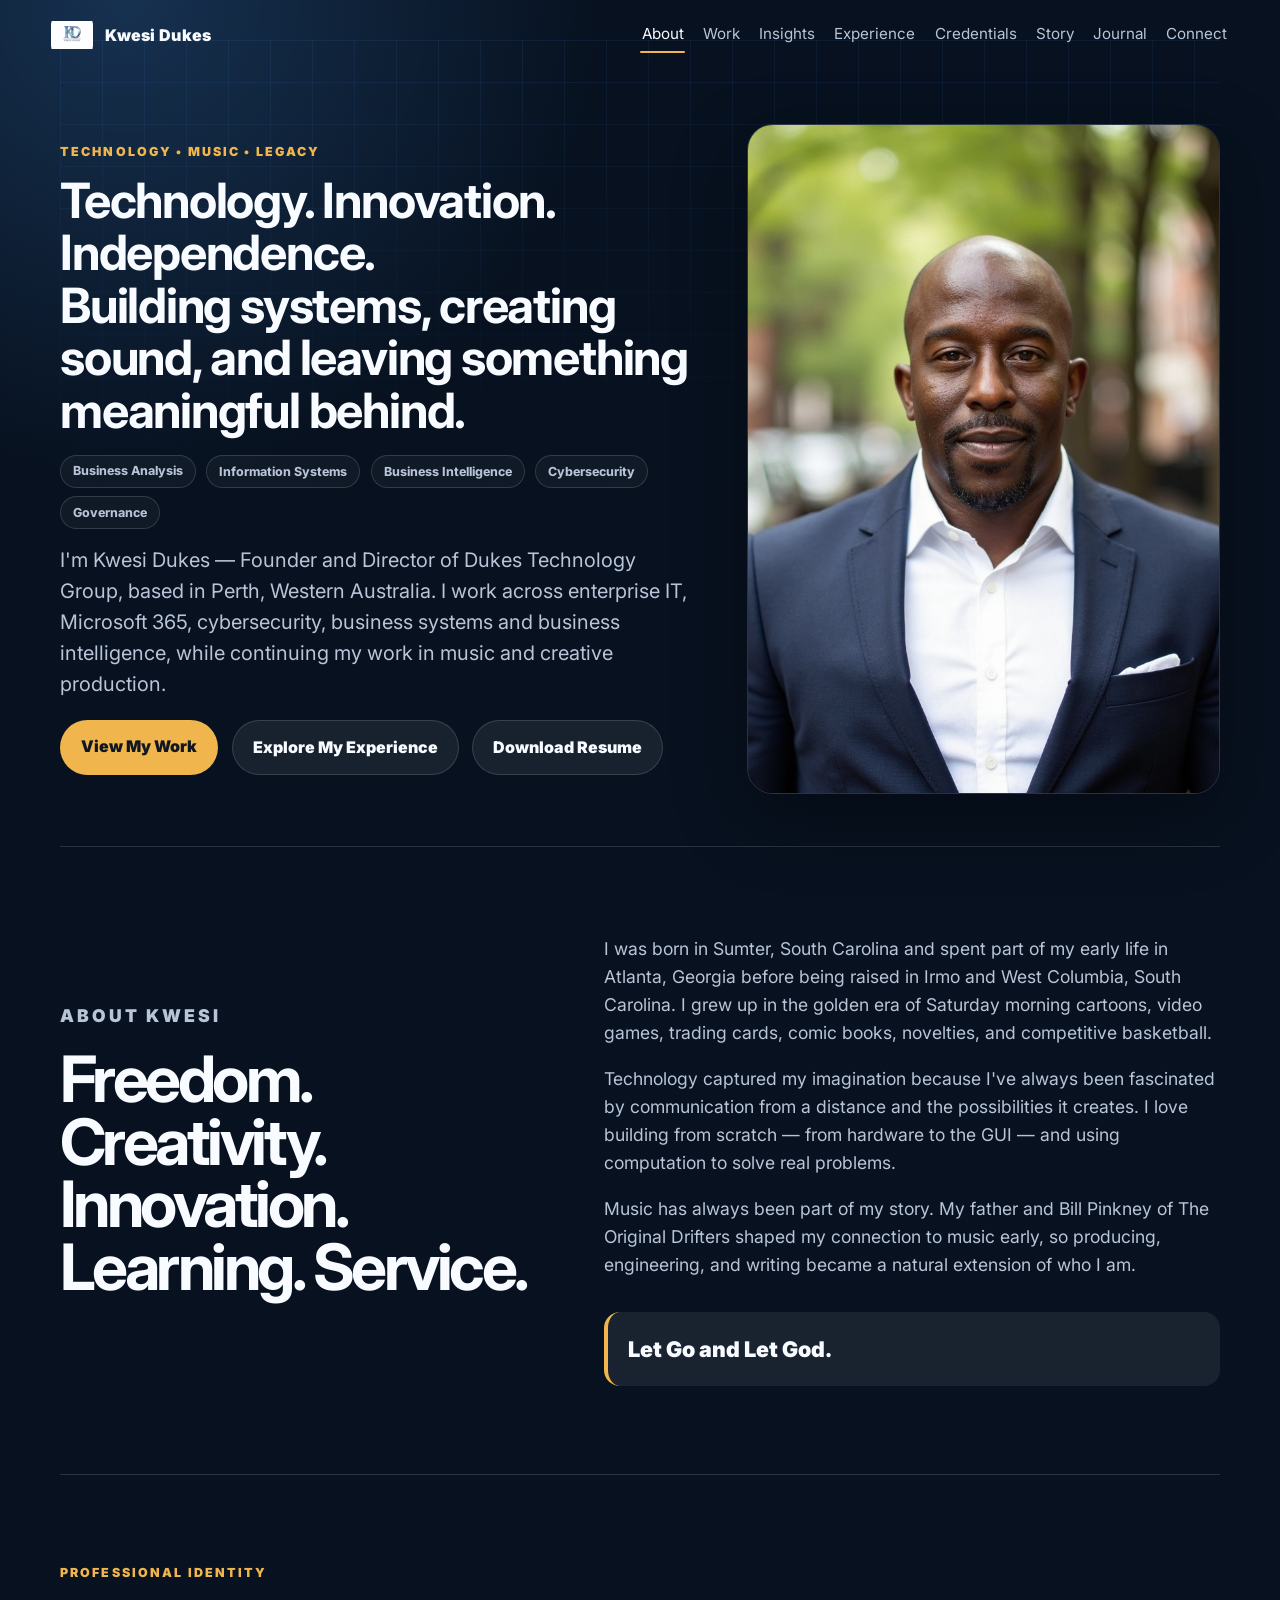
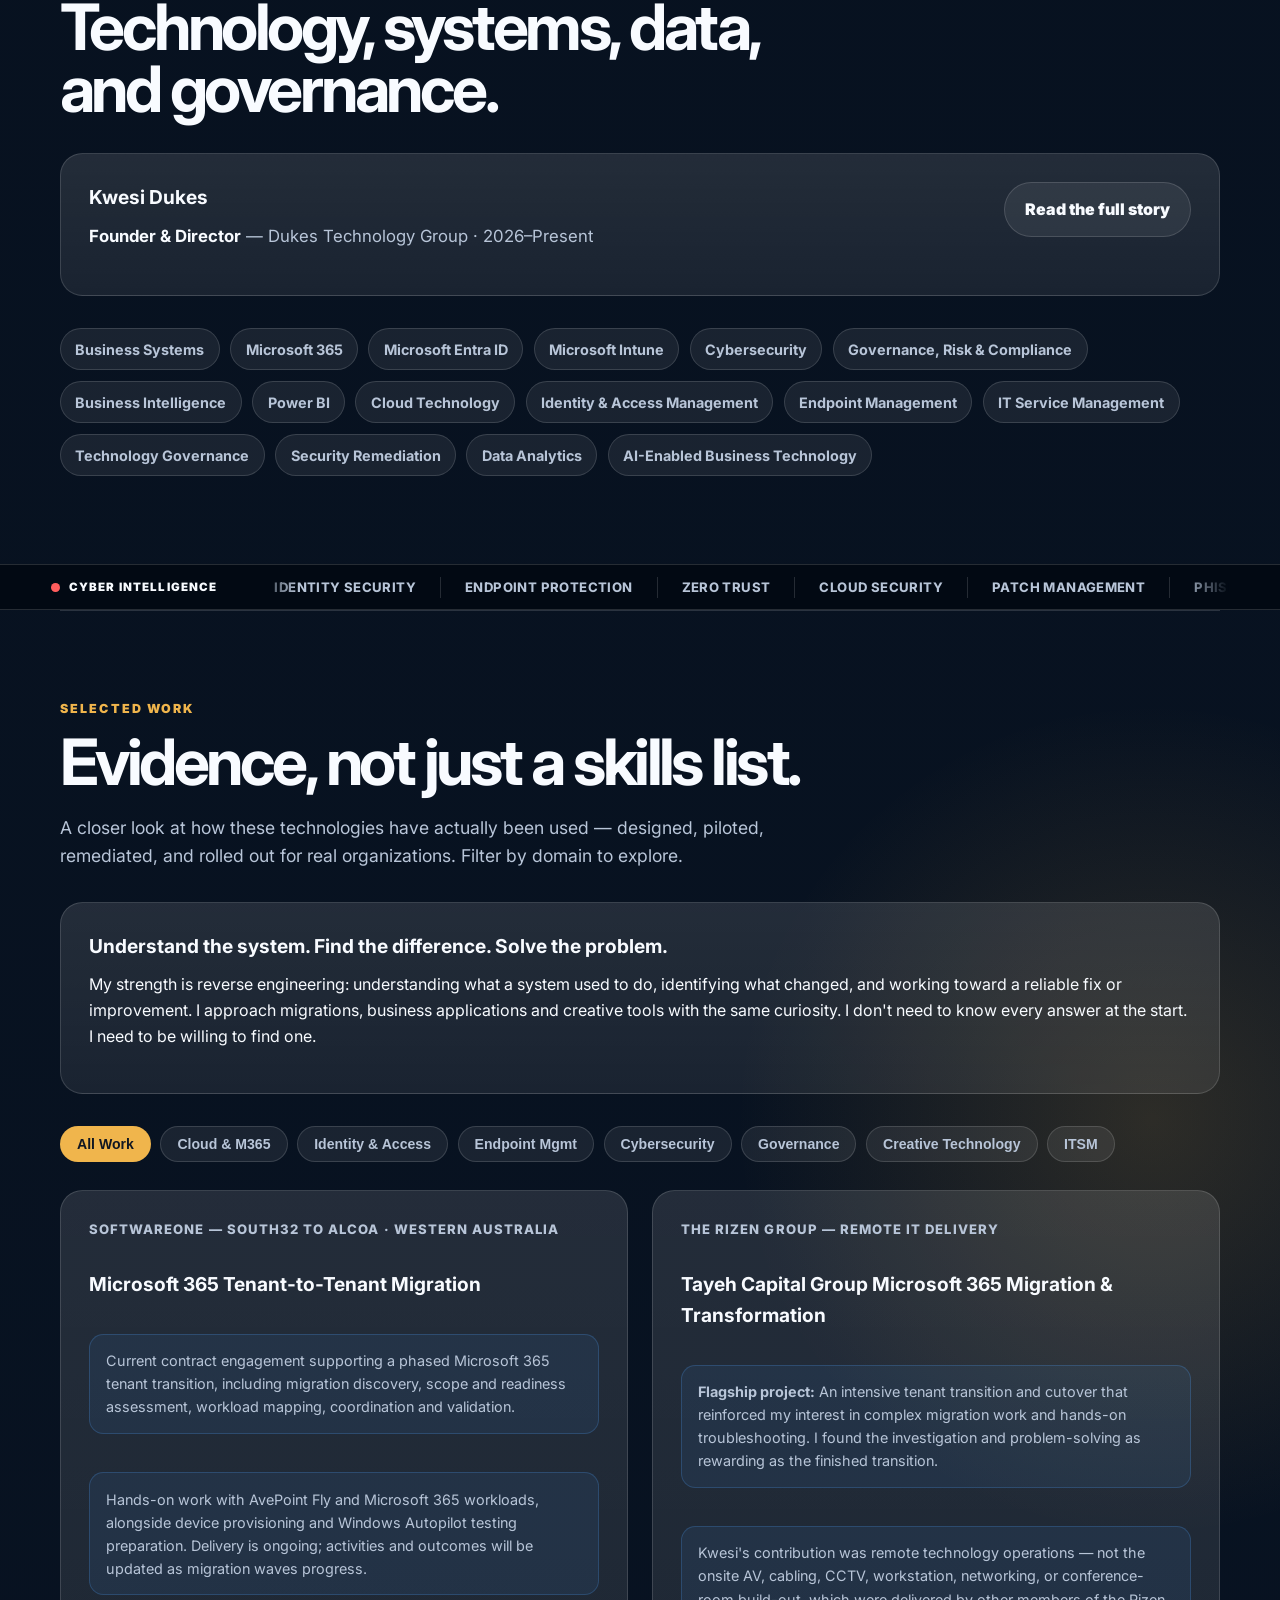
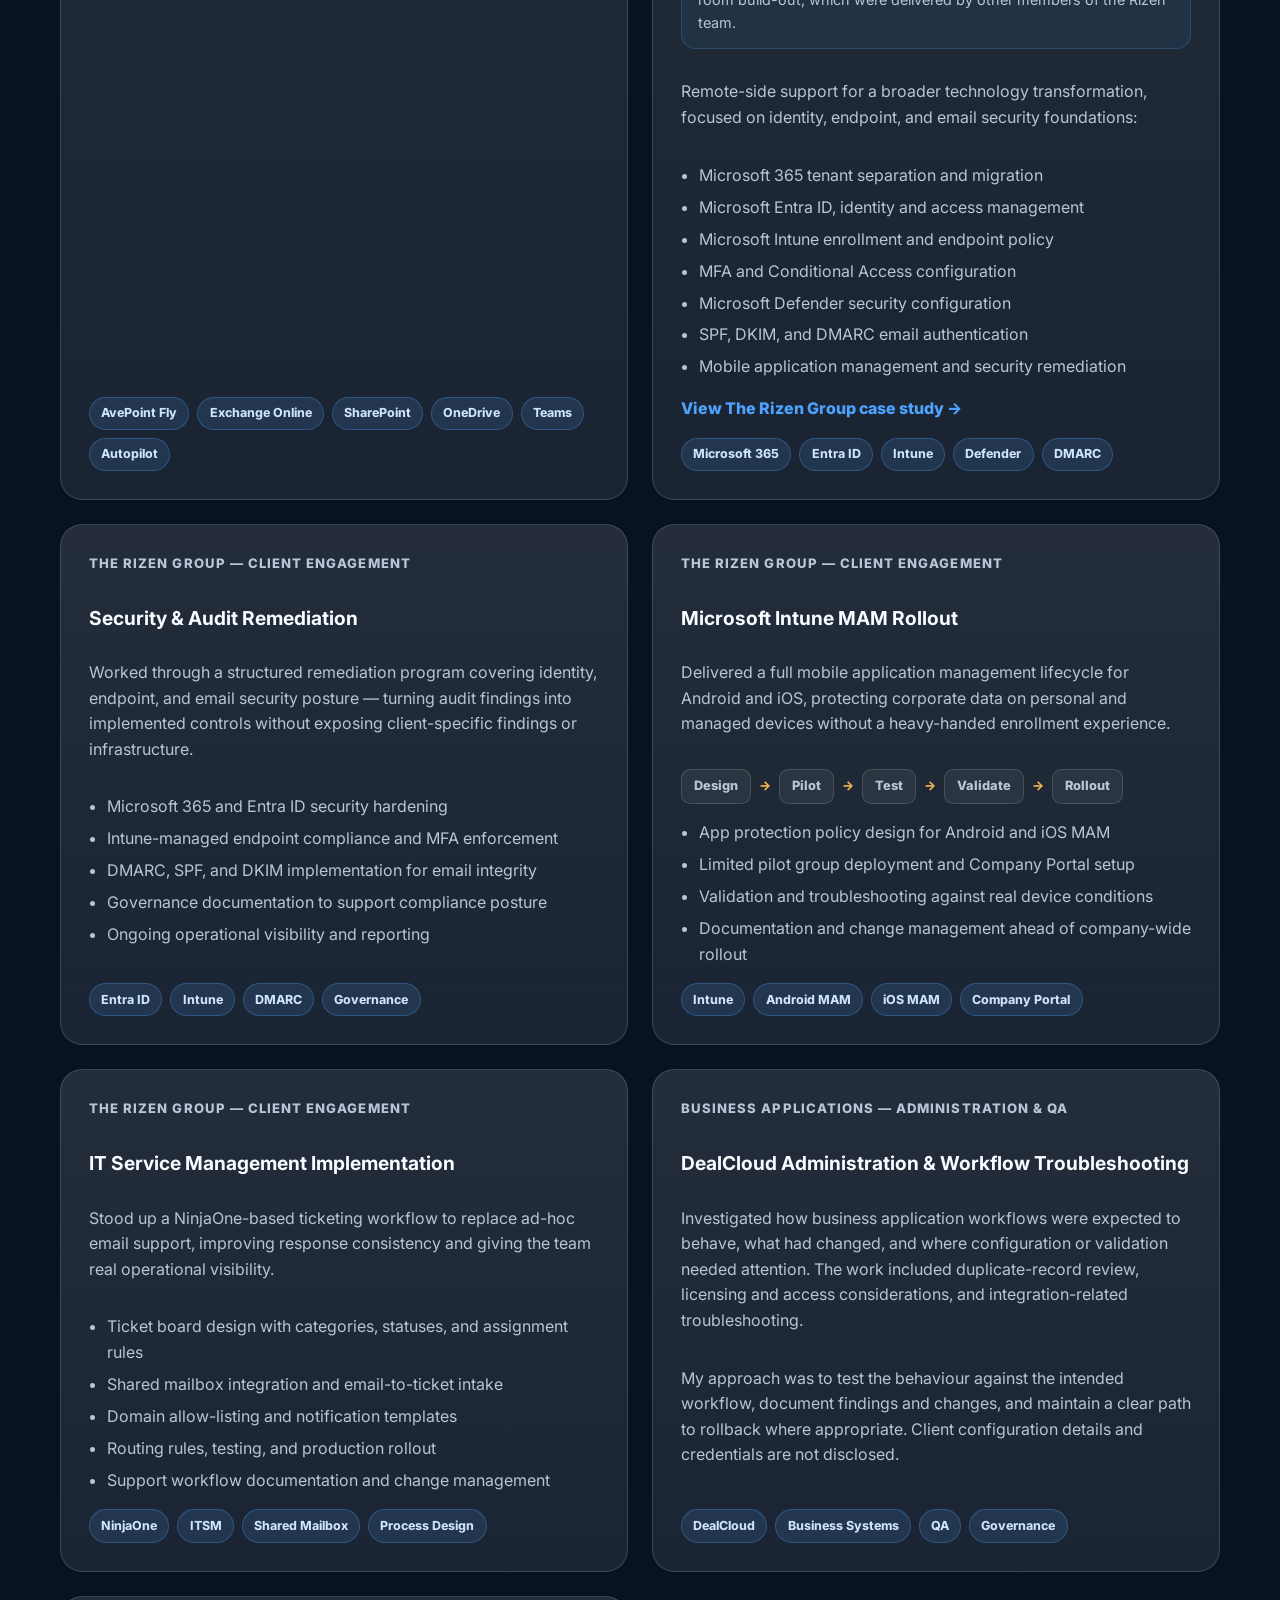
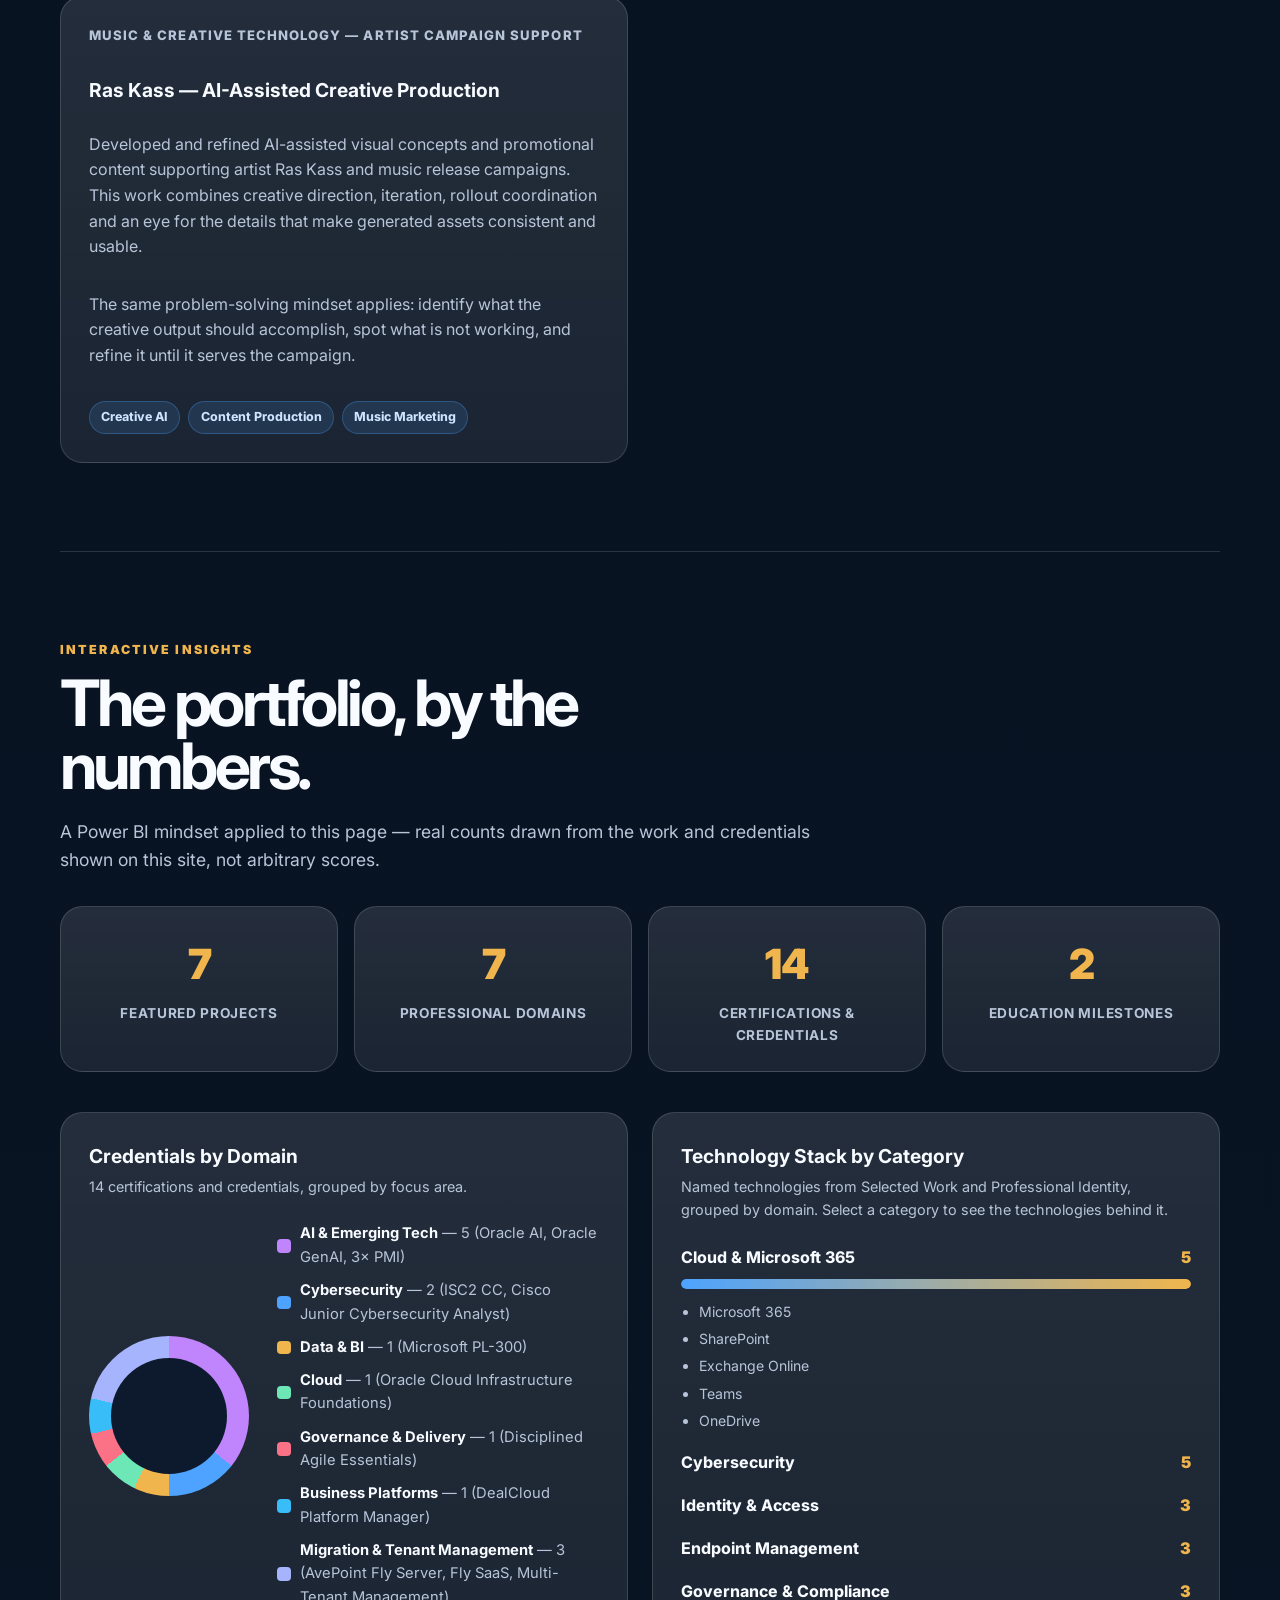
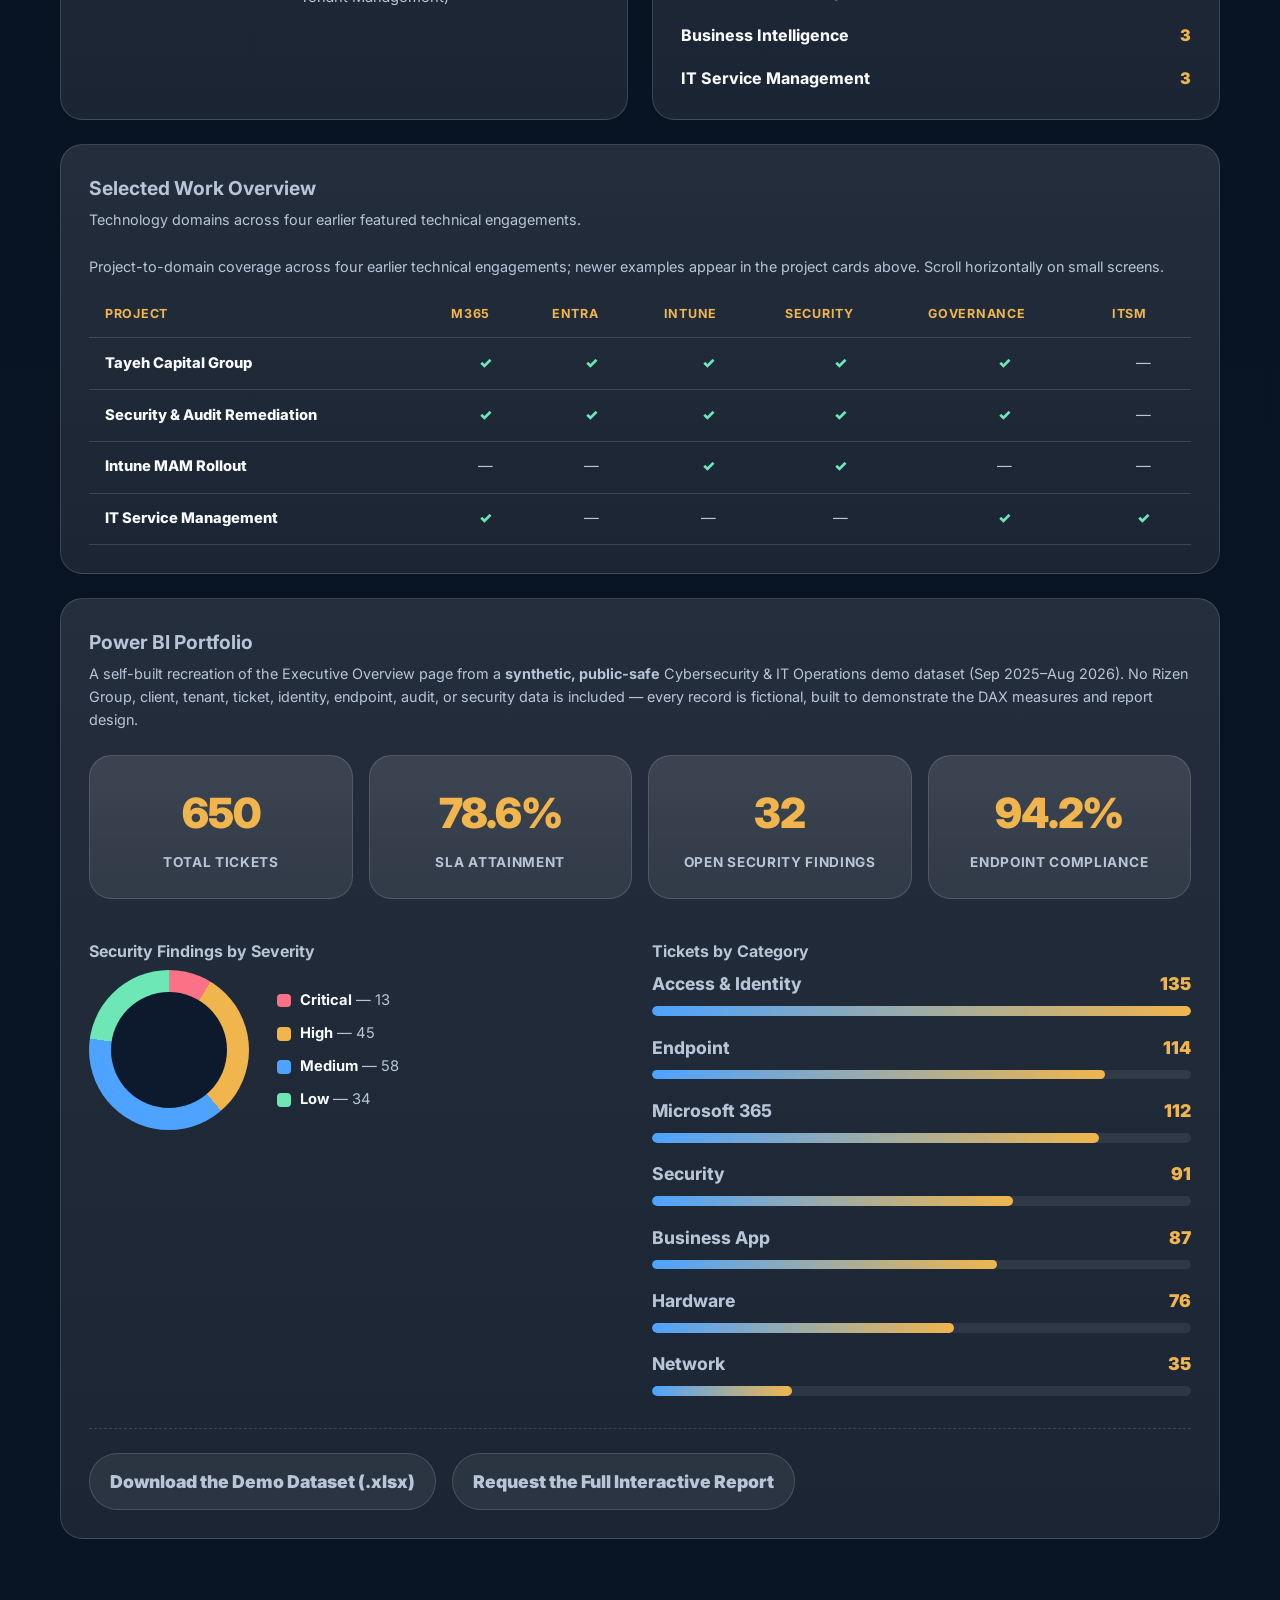
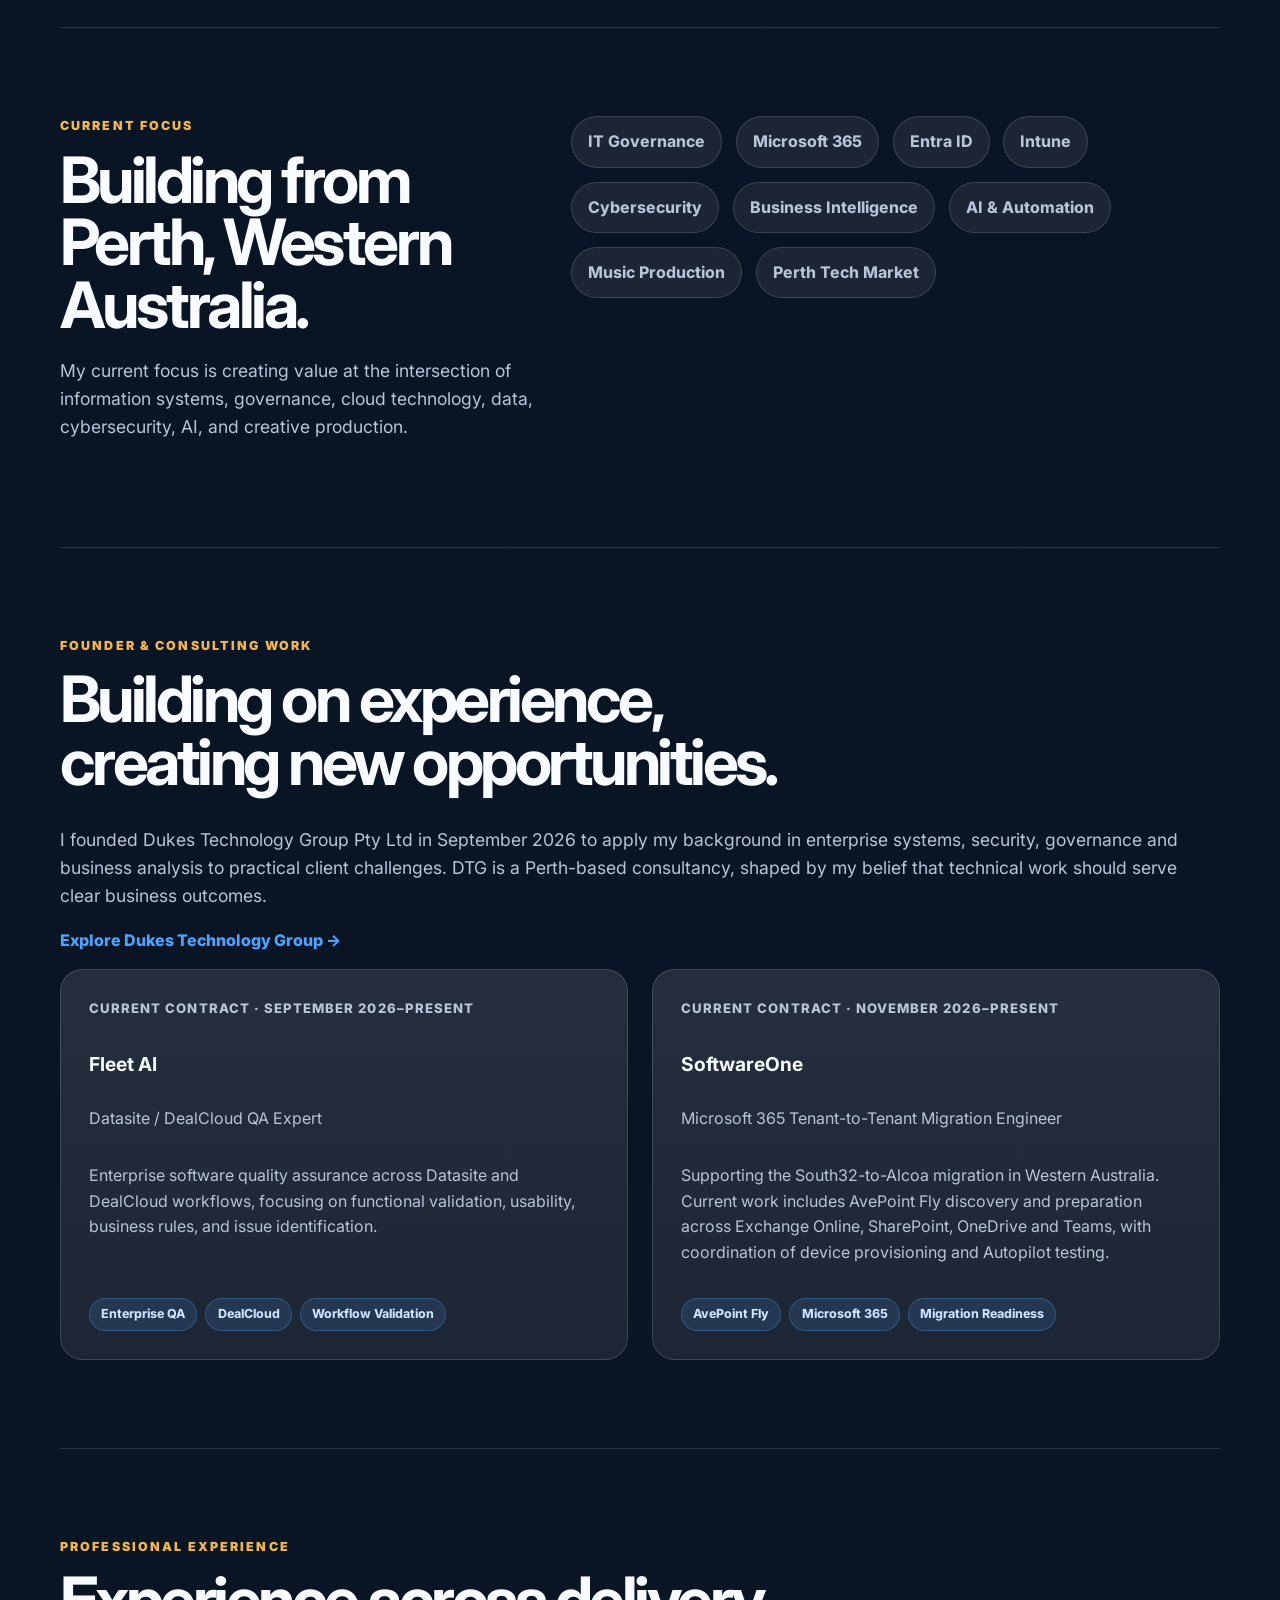
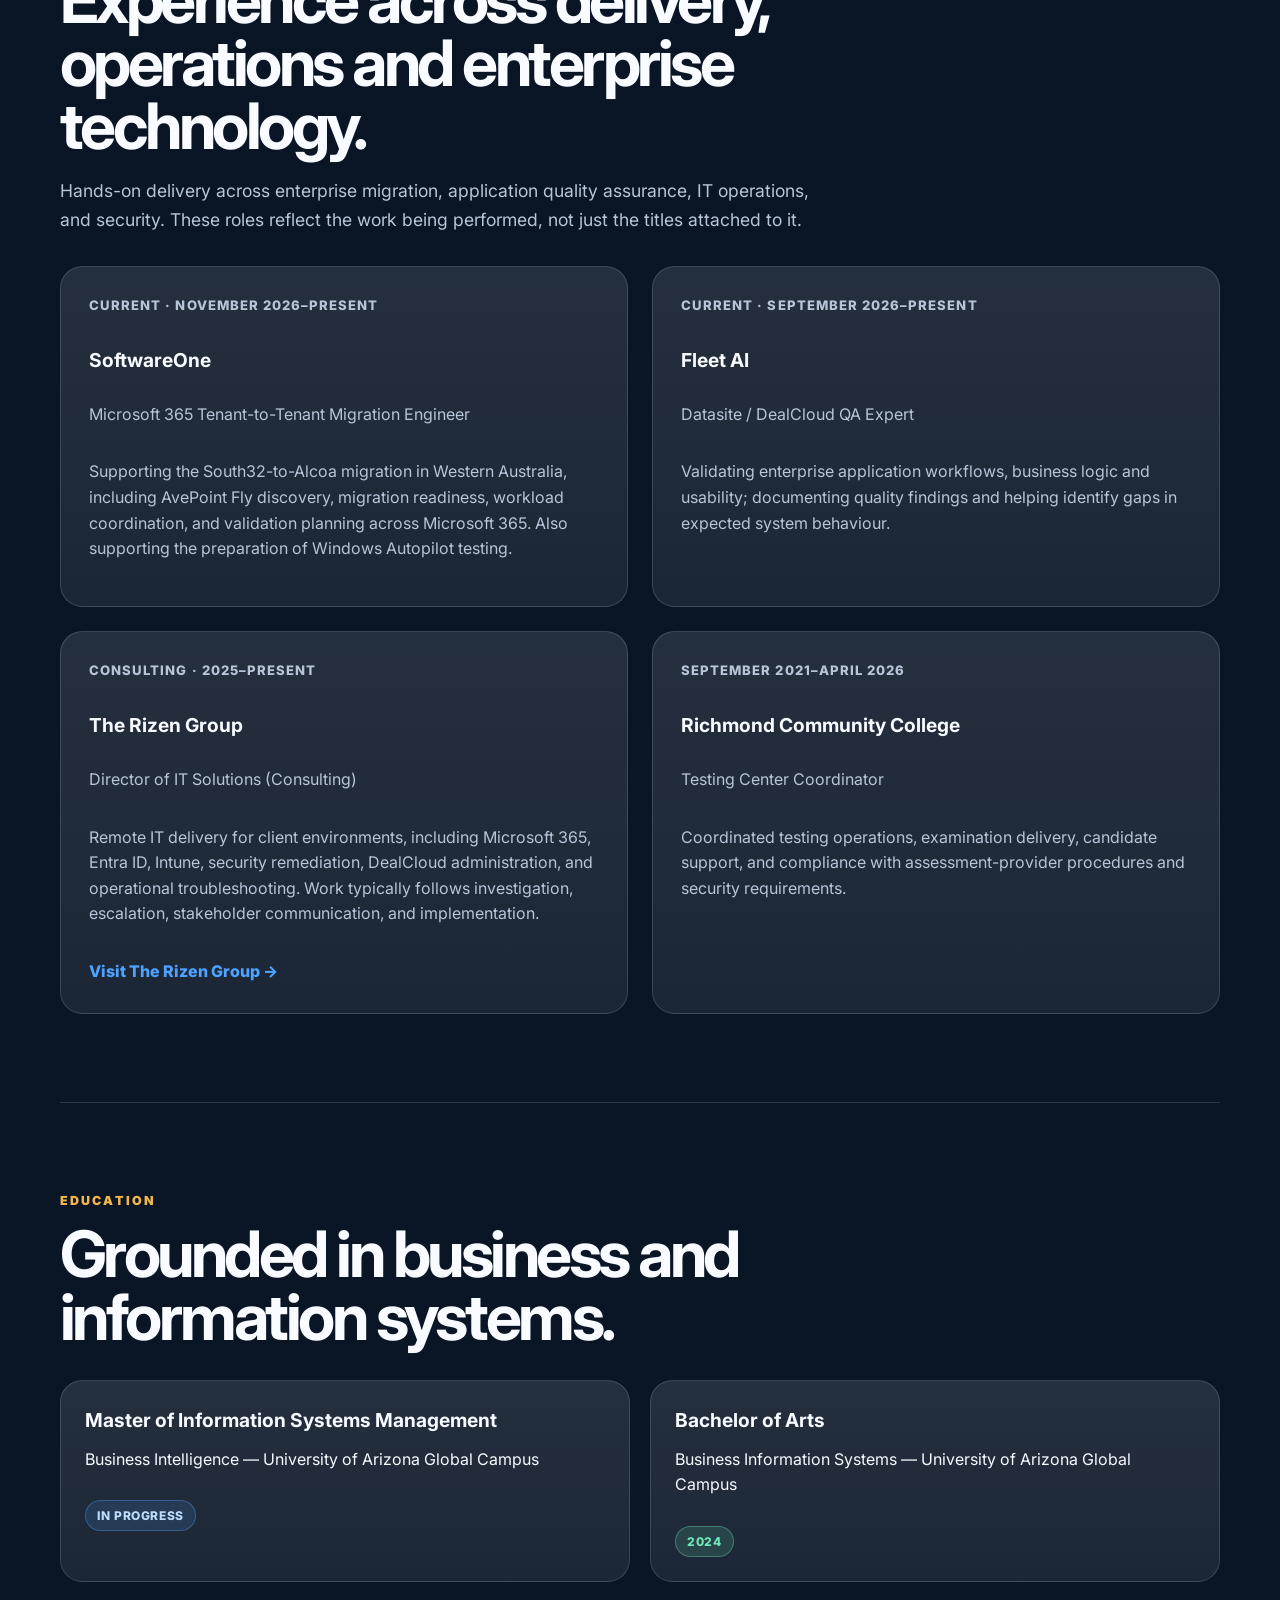
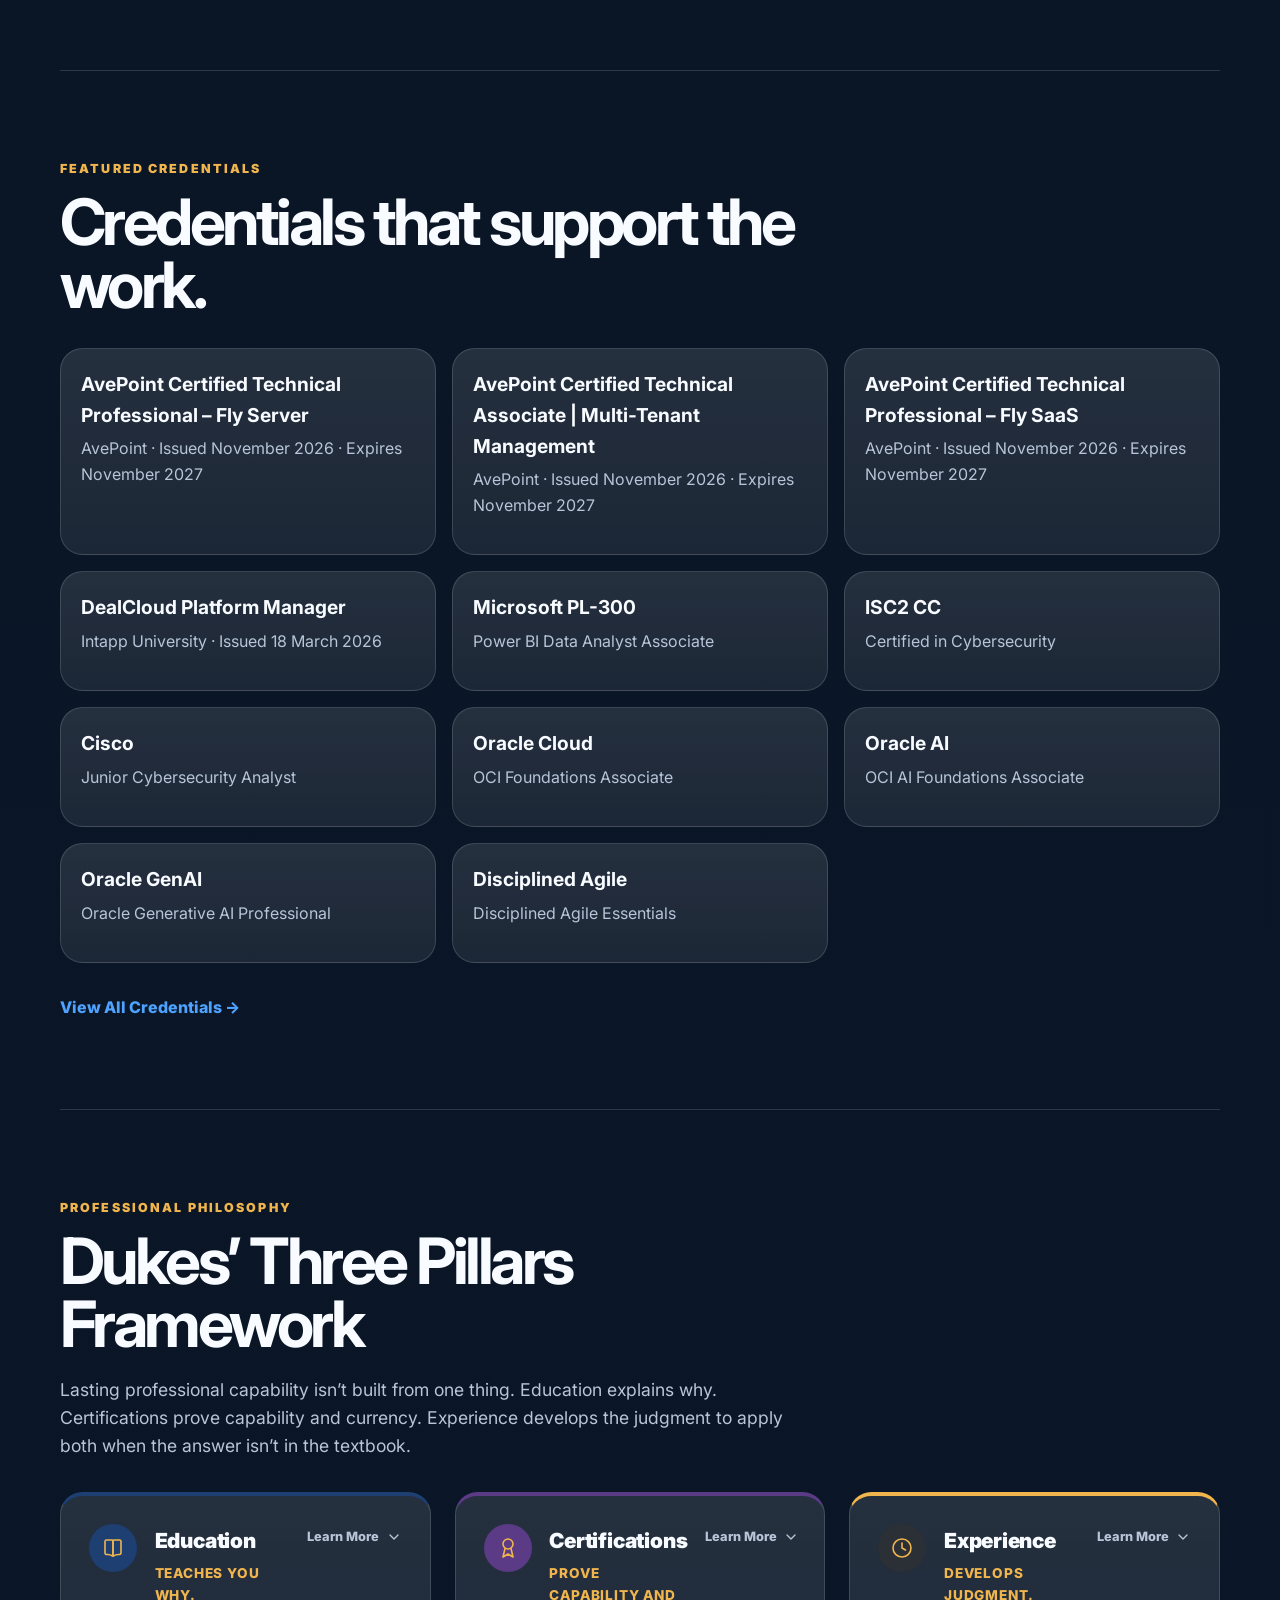
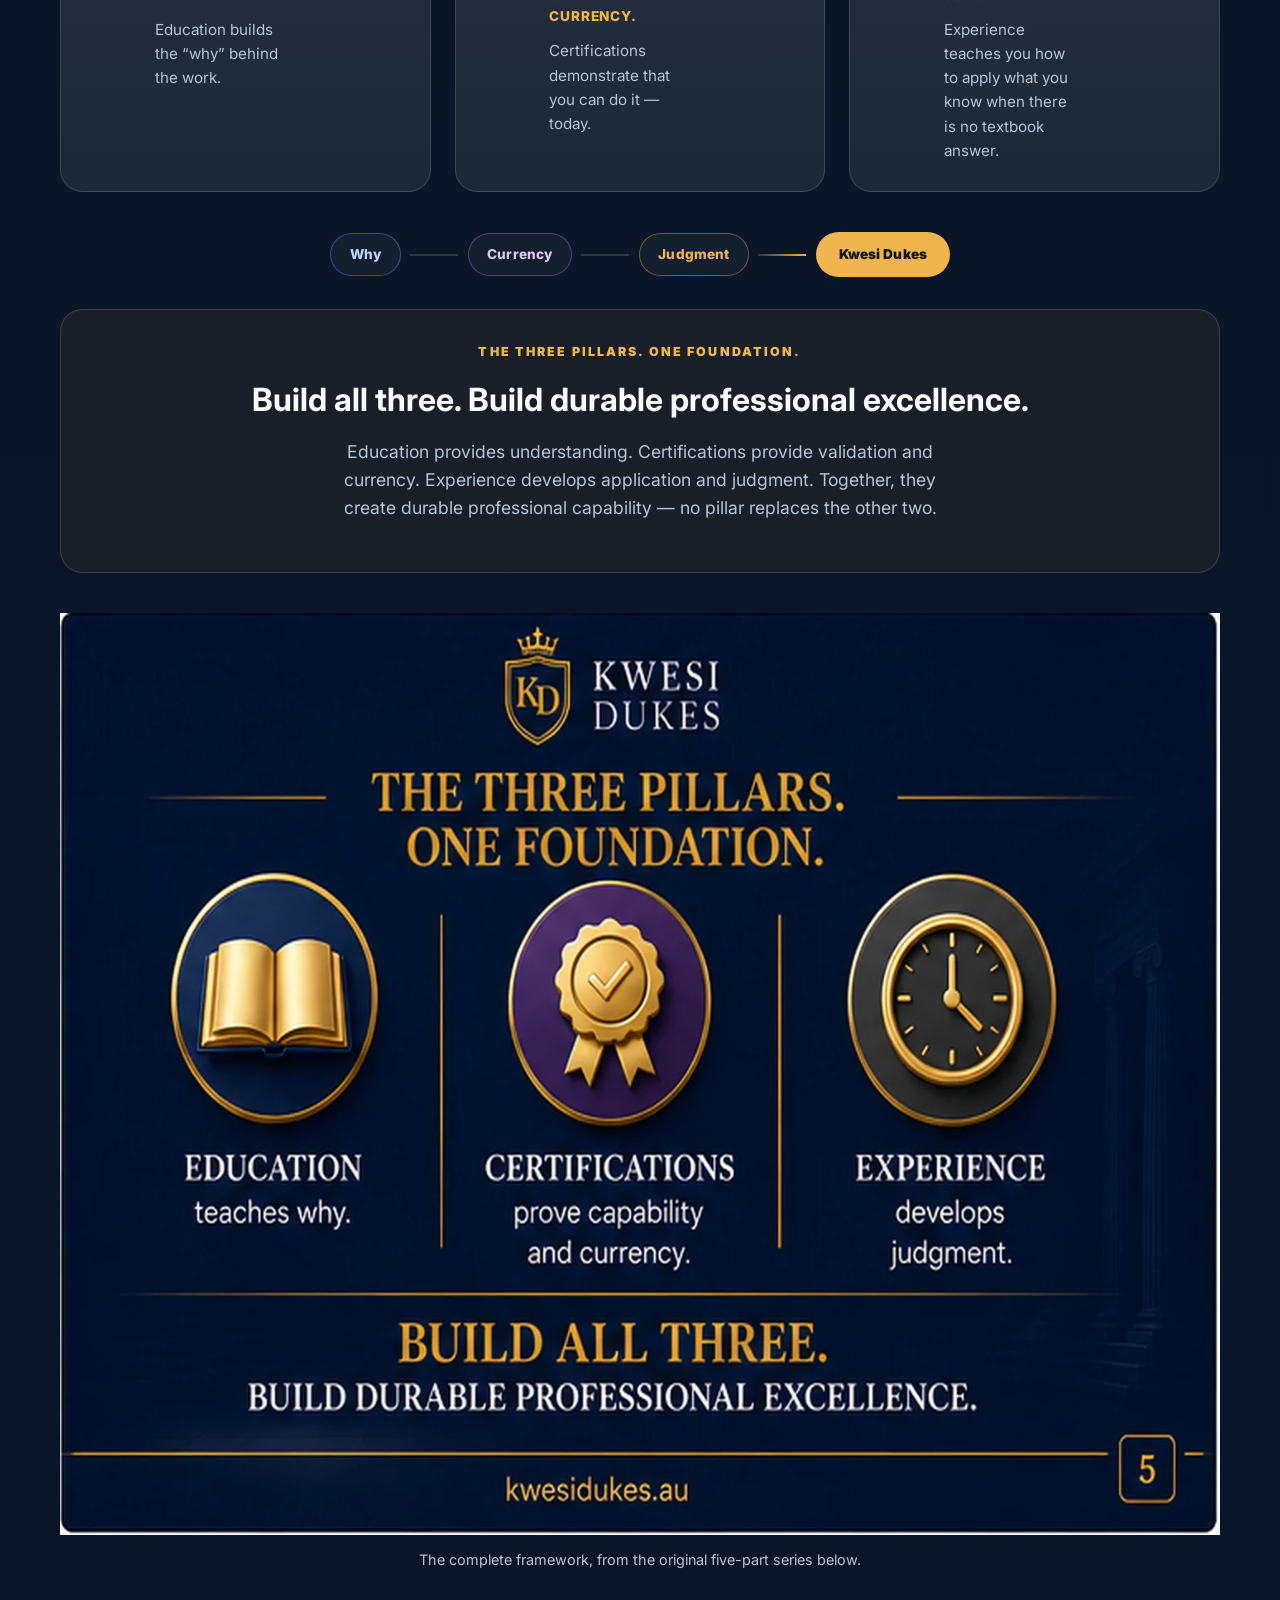
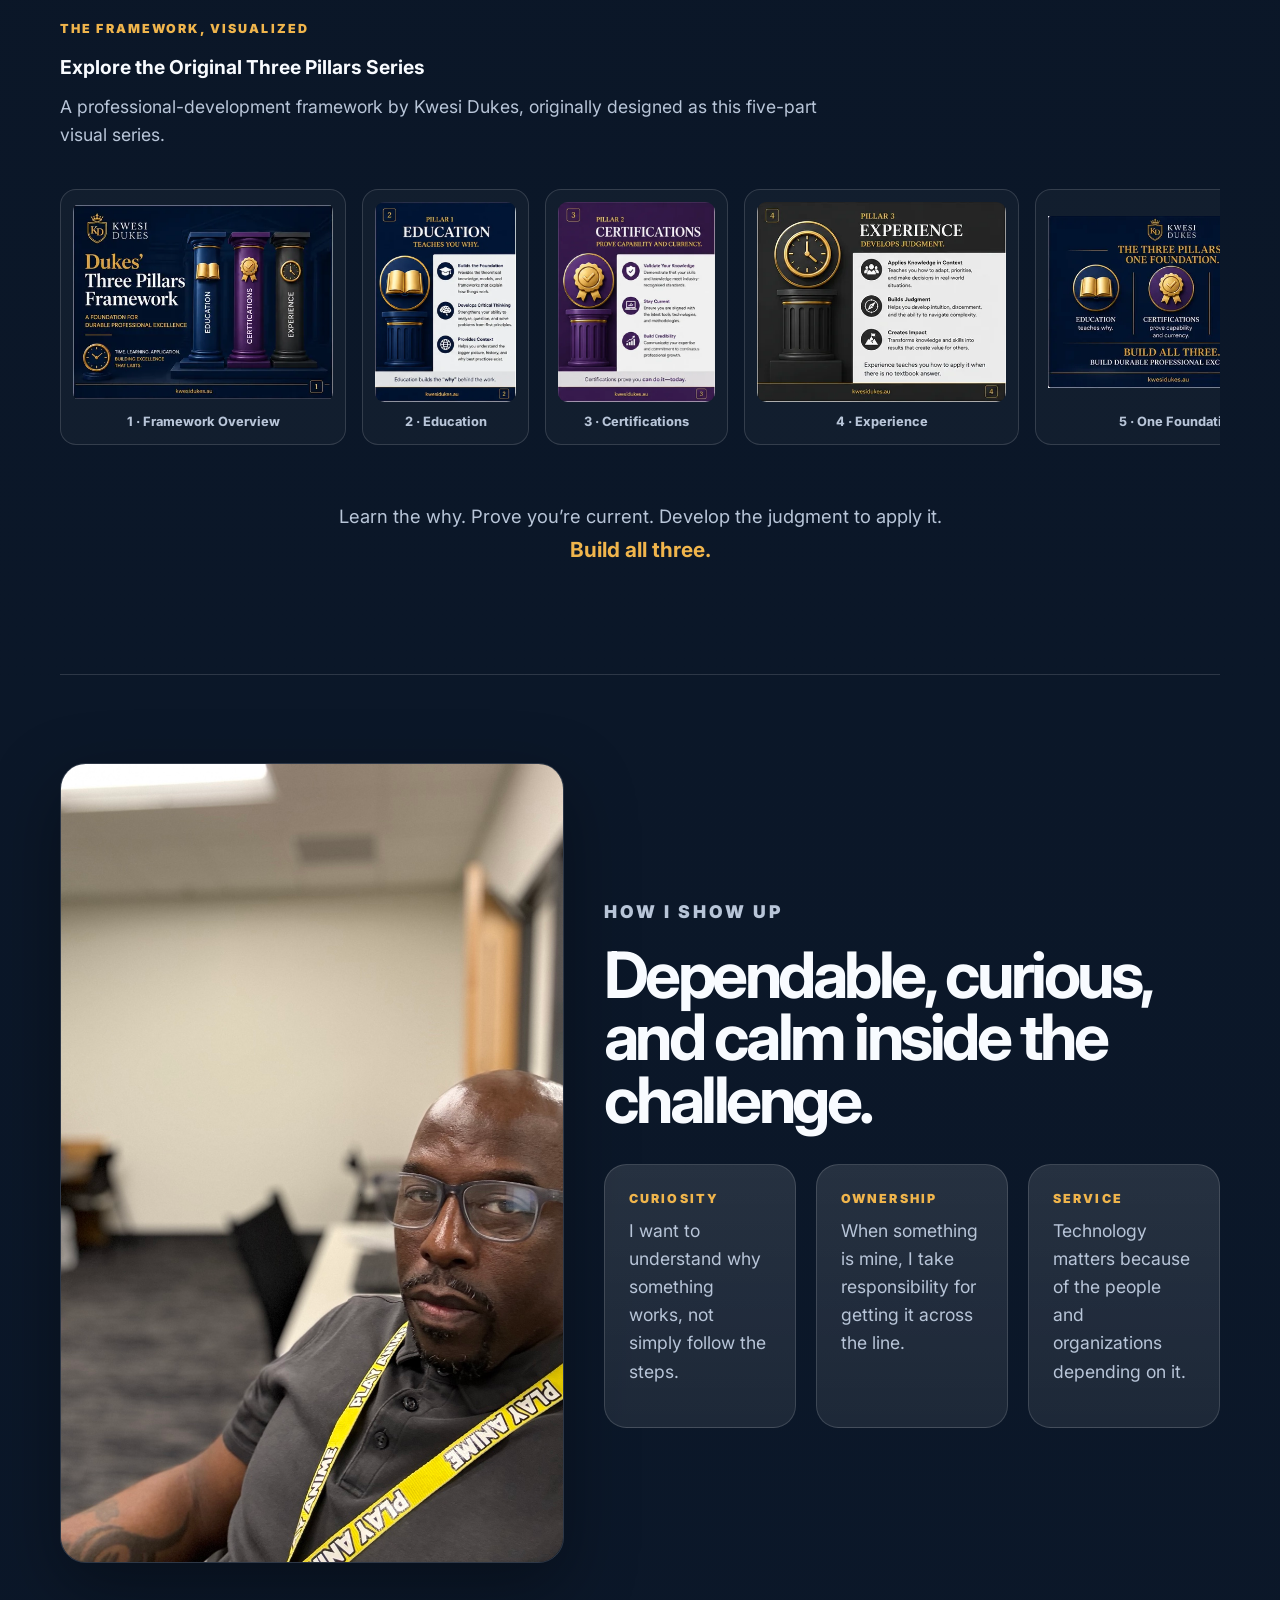
==== commit 195fe01e: "Unify current contract cards and expand professional experience" ====
--- a/index.html
+++ b/index.html
@@ -937,52 +937,58 @@
         </div>
         <p class="wide">I founded Dukes Technology Group Pty Ltd in September 2026 to apply my background in enterprise systems, security, governance and business analysis to practical client challenges. DTG is a Perth-based consultancy, shaped by my belief that technical work should serve clear business outcomes.</p>
         <p><a class="project-link" href="https://dukestg.com.au/" target="_blank" rel="noopener noreferrer">Explore Dukes Technology Group →</a></p>
-        <div class="project-grid">
-          <article class="project-card"><h3>Fleet AI · Contract</h3><p>Datasite / DealCloud environment quality assurance, focusing on enterprise software workflows, validation, usability and business rules. September 2026–Present.</p></article>
-          <article class="project-card"><h3>SoftwareOne · Current Contract</h3><p><strong>Microsoft 365 Tenant-to-Tenant Migration Engineer · November 2026–Present.</strong> Supporting the South32-to-Alcoa transition in Western Australia, with focus on Microsoft 365 migration readiness, AvePoint Fly discovery and migration workflows, Exchange Online, OneDrive, SharePoint, Teams, and coordination of device provisioning and Windows Autopilot testing. Working with the project team through assessment, preparation, validation and cutover activities.</p></article>
-        </div>
-      </section>
-
-      <!-- THE RIZEN GROUP -->
+        <div class="project-grid current-contract-grid">
+          <article class="project-card contract-card">
+            <p class="project-context">Current Contract · September 2026–Present</p>
+            <h3>Fleet AI</h3>
+            <p class="contract-role">Datasite / DealCloud QA Expert</p>
+            <p>Enterprise software quality assurance across Datasite and DealCloud workflows, focusing on functional validation, usability, business rules, and issue identification.</p>
+            <div class="project-tags"><span>Enterprise QA</span><span>DealCloud</span><span>Workflow Validation</span></div>
+          </article>
+          <article class="project-card contract-card">
+            <p class="project-context">Current Contract · November 2026–Present</p>
+            <h3>SoftwareOne</h3>
+            <p class="contract-role">Microsoft 365 Tenant-to-Tenant Migration Engineer</p>
+            <p>Supporting the South32-to-Alcoa migration in Western Australia. Current work includes AvePoint Fly discovery and preparation across Exchange Online, SharePoint, OneDrive and Teams, with coordination of device provisioning and Autopilot testing.</p>
+            <div class="project-tags"><span>AvePoint Fly</span><span>Microsoft 365</span><span>Migration Readiness</span></div>
+          </article>
+        </div>
+      </section>
+
+      <!-- PROFESSIONAL EXPERIENCE -->
       <section id="experience" class="section reveal">
-        <div class="org-header">
-          <div>
-            <p class="eyebrow">Experience</p>
-            <h2>The Rizen Group</h2>
-          </div>
-          <p class="org-meta">
-            Director of IT Solutions (Consulting) · 2025–Present
-          </p>
-        </div>
-        <p class="wide">
-          Kwesi Dukes serves as Director of IT Solutions with The Rizen Group,
-          supporting clients across Microsoft 365, cloud technology,
-          cybersecurity, identity and access management, endpoint management,
-          and IT governance.
-        </p>
-        <p class="wide">
-          Working primarily from the remote technology side of Rizen's client
-          engagements, Kwesi helps design, implement, secure, and support the
-          systems that keep organizations operating behind the scenes —
-          including Microsoft 365 tenant migrations, Entra ID and Intune
-          administration, security and compliance remediation, mobile
-          application management, technology governance, and ongoing IT
-          operations.
-        </p>
-        <p class="wide">
-          Kwesi brings a business-focused approach to technology, combining
-          hands-on technical experience with a background in business
-          intelligence and information systems.
-        </p>
-        <p>
-          <a
-            class="project-link"
-            href="https://therizengroup.com/"
-            target="_blank"
-            rel="noopener noreferrer"
-            >Visit The Rizen Group →</a
-          >
-        </p>
+        <div class="section-head">
+          <p class="eyebrow">Professional Experience</p>
+          <h2>Experience across delivery, operations and enterprise technology.</h2>
+          <p class="wide">Hands-on delivery across enterprise migration, application quality assurance, IT operations, and security. These roles reflect the work being performed, not just the titles attached to it.</p>
+        </div>
+        <div class="project-grid experience-grid">
+          <article class="project-card experience-card">
+            <p class="project-context">Current · November 2026–Present</p>
+            <h3>SoftwareOne</h3>
+            <p class="contract-role">Microsoft 365 Tenant-to-Tenant Migration Engineer</p>
+            <p>Supporting the South32-to-Alcoa migration in Western Australia, including AvePoint Fly discovery, migration readiness, workload coordination, and validation planning across Microsoft 365. Also supporting the preparation of Windows Autopilot testing.</p>
+          </article>
+          <article class="project-card experience-card">
+            <p class="project-context">Current · September 2026–Present</p>
+            <h3>Fleet AI</h3>
+            <p class="contract-role">Datasite / DealCloud QA Expert</p>
+            <p>Validating enterprise application workflows, business logic and usability; documenting quality findings and helping identify gaps in expected system behaviour.</p>
+          </article>
+          <article class="project-card experience-card">
+            <p class="project-context">Consulting · 2025–Present</p>
+            <h3>The Rizen Group</h3>
+            <p class="contract-role">Director of IT Solutions (Consulting)</p>
+            <p>Remote IT delivery for client environments, including Microsoft 365, Entra ID, Intune, security remediation, DealCloud administration, and operational troubleshooting. Work typically follows investigation, escalation, stakeholder communication, and implementation.</p>
+            <a class="project-link" href="https://therizengroup.com/" target="_blank" rel="noopener noreferrer">Visit The Rizen Group →</a>
+          </article>
+          <article class="project-card experience-card">
+            <p class="project-context">September 2021–April 2026</p>
+            <h3>Richmond Community College</h3>
+            <p class="contract-role">Testing Center Coordinator</p>
+            <p>Coordinated testing operations, examination delivery, candidate support, and compliance with assessment-provider procedures and security requirements.</p>
+          </article>
+        </div>
       </section>
 
       <!-- EDUCATION -->
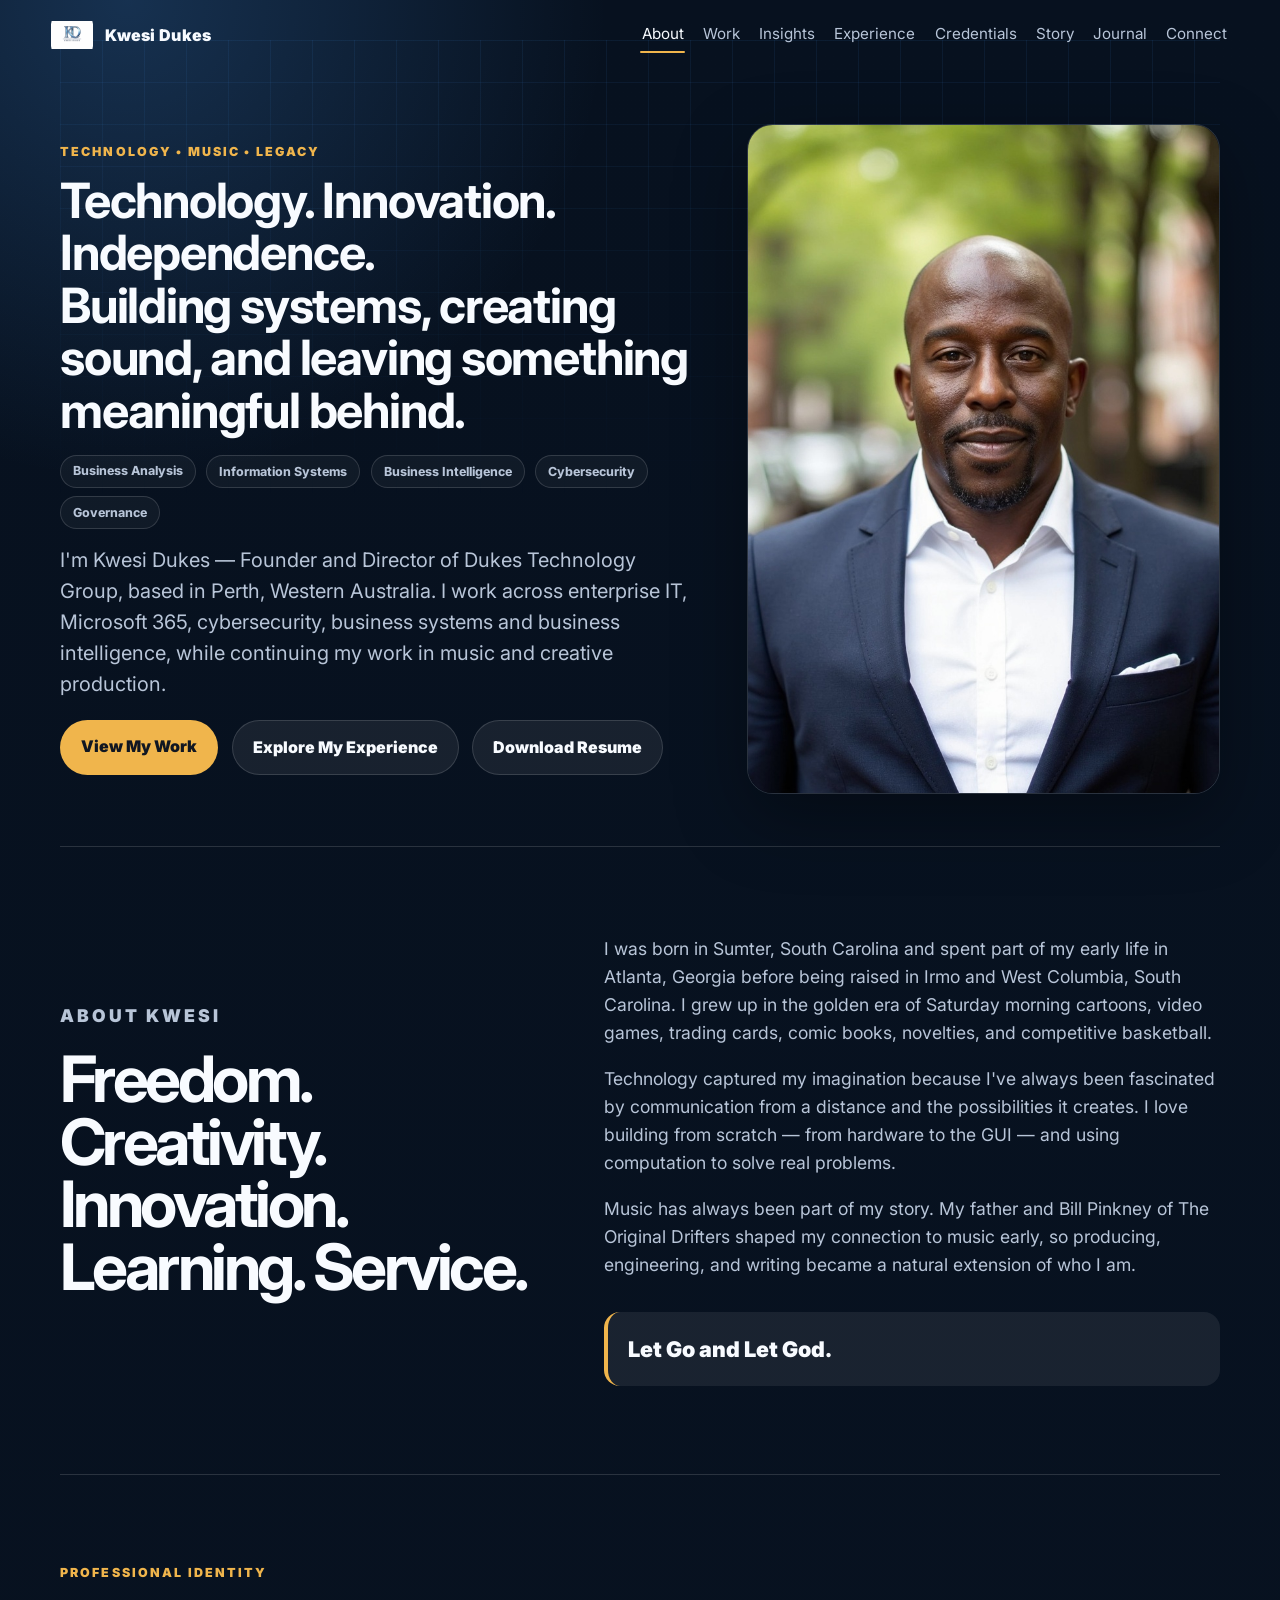
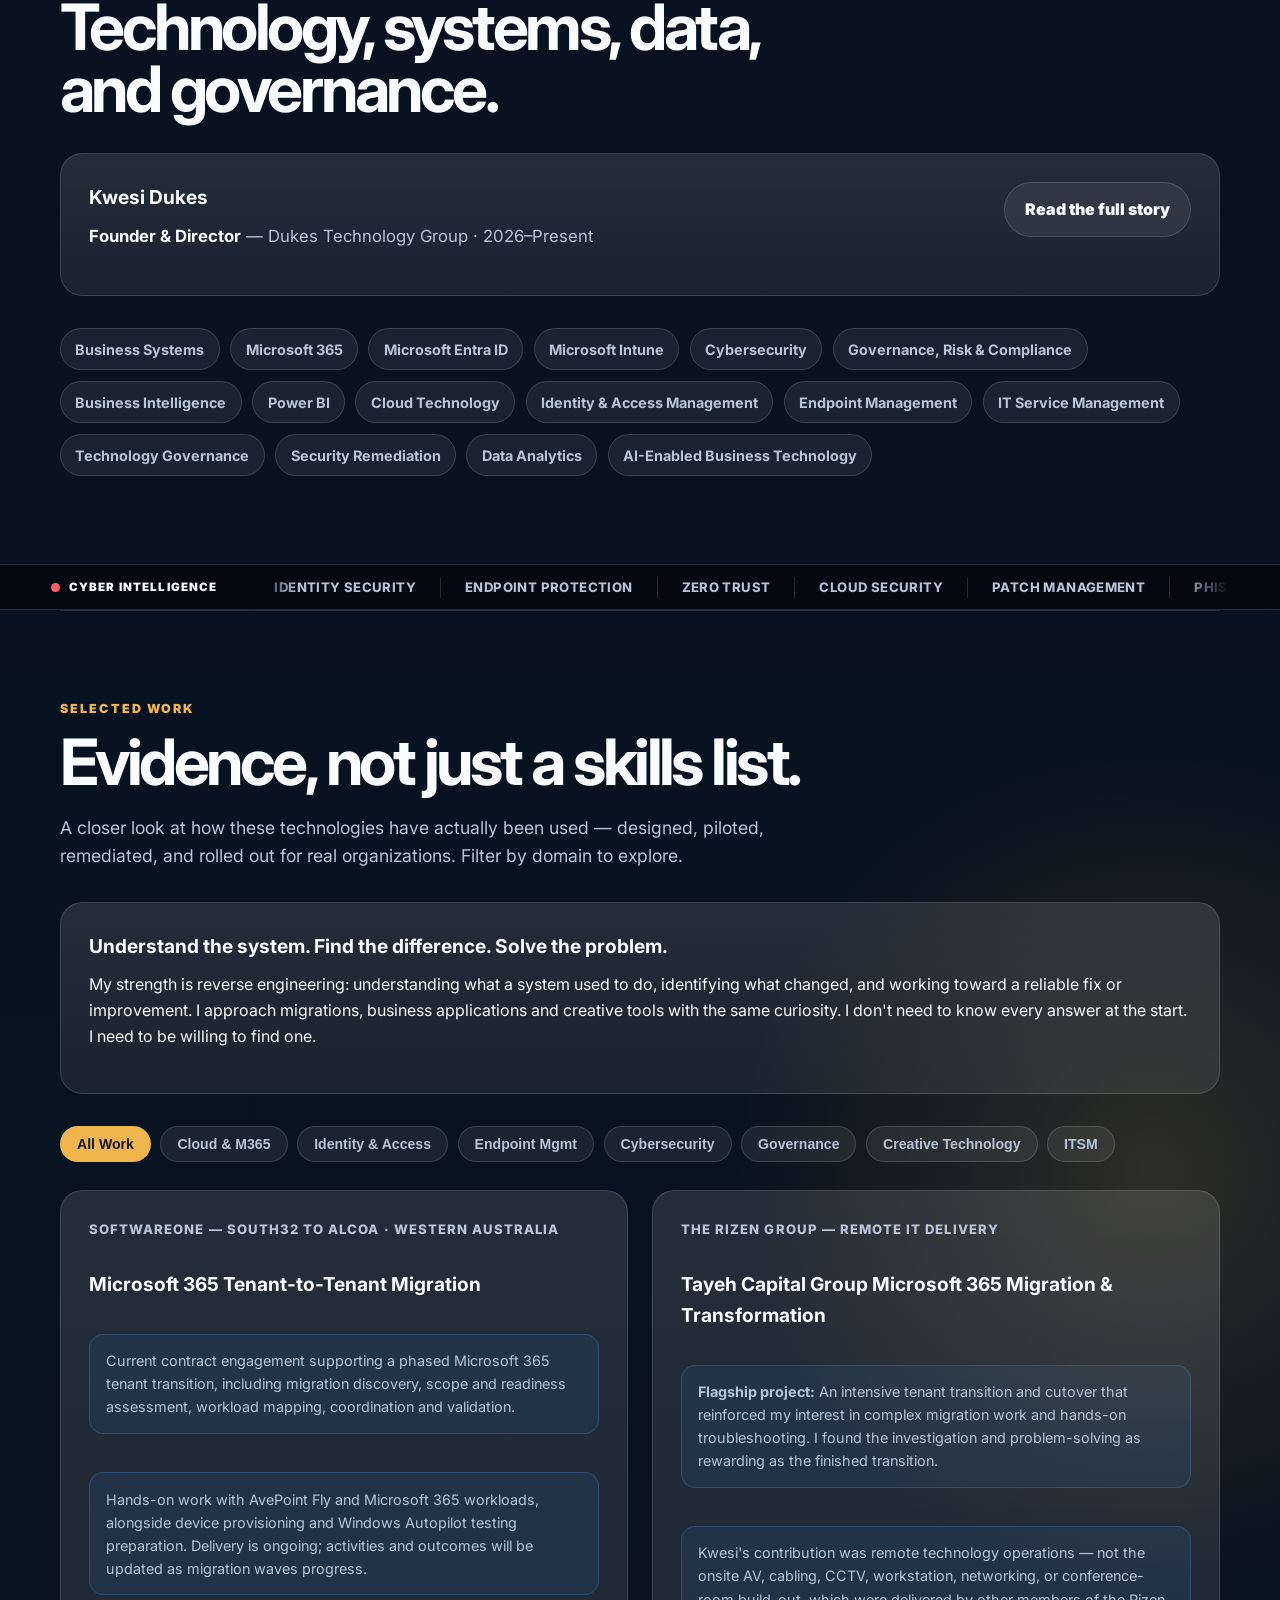
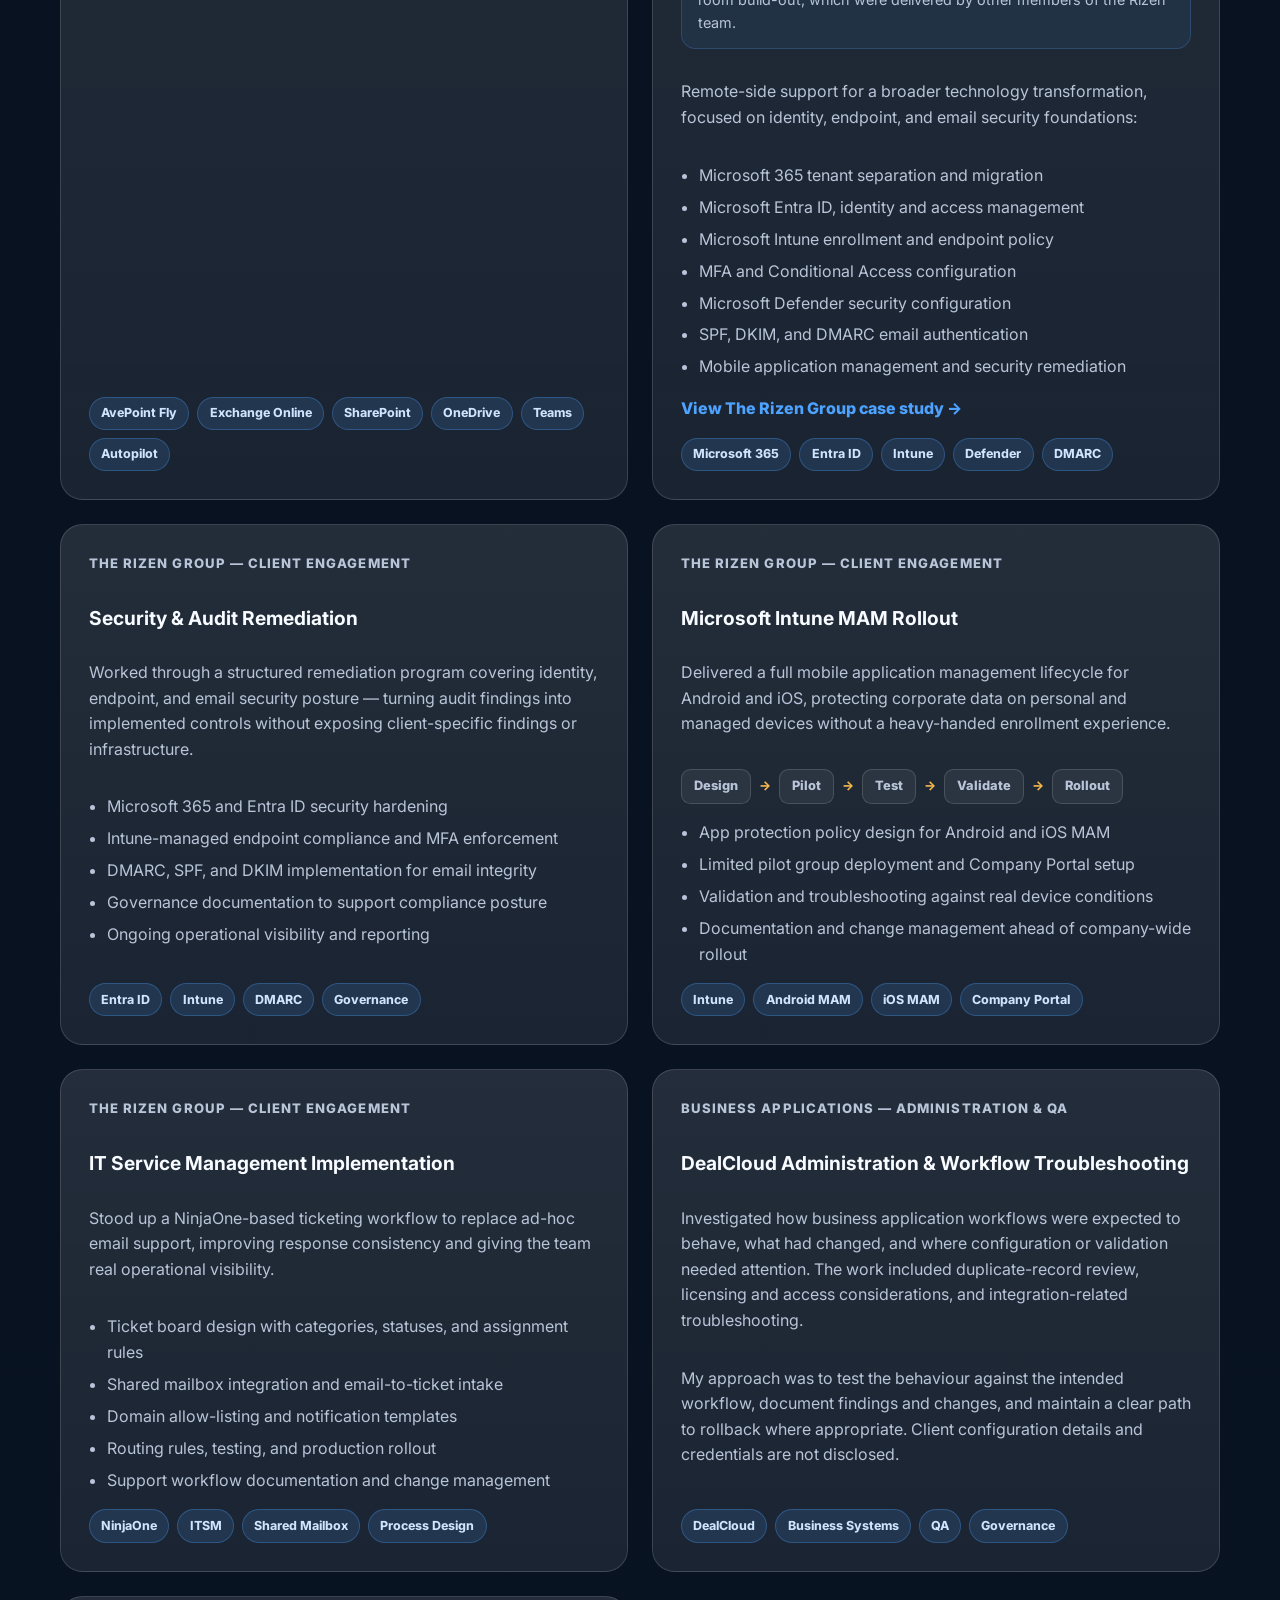
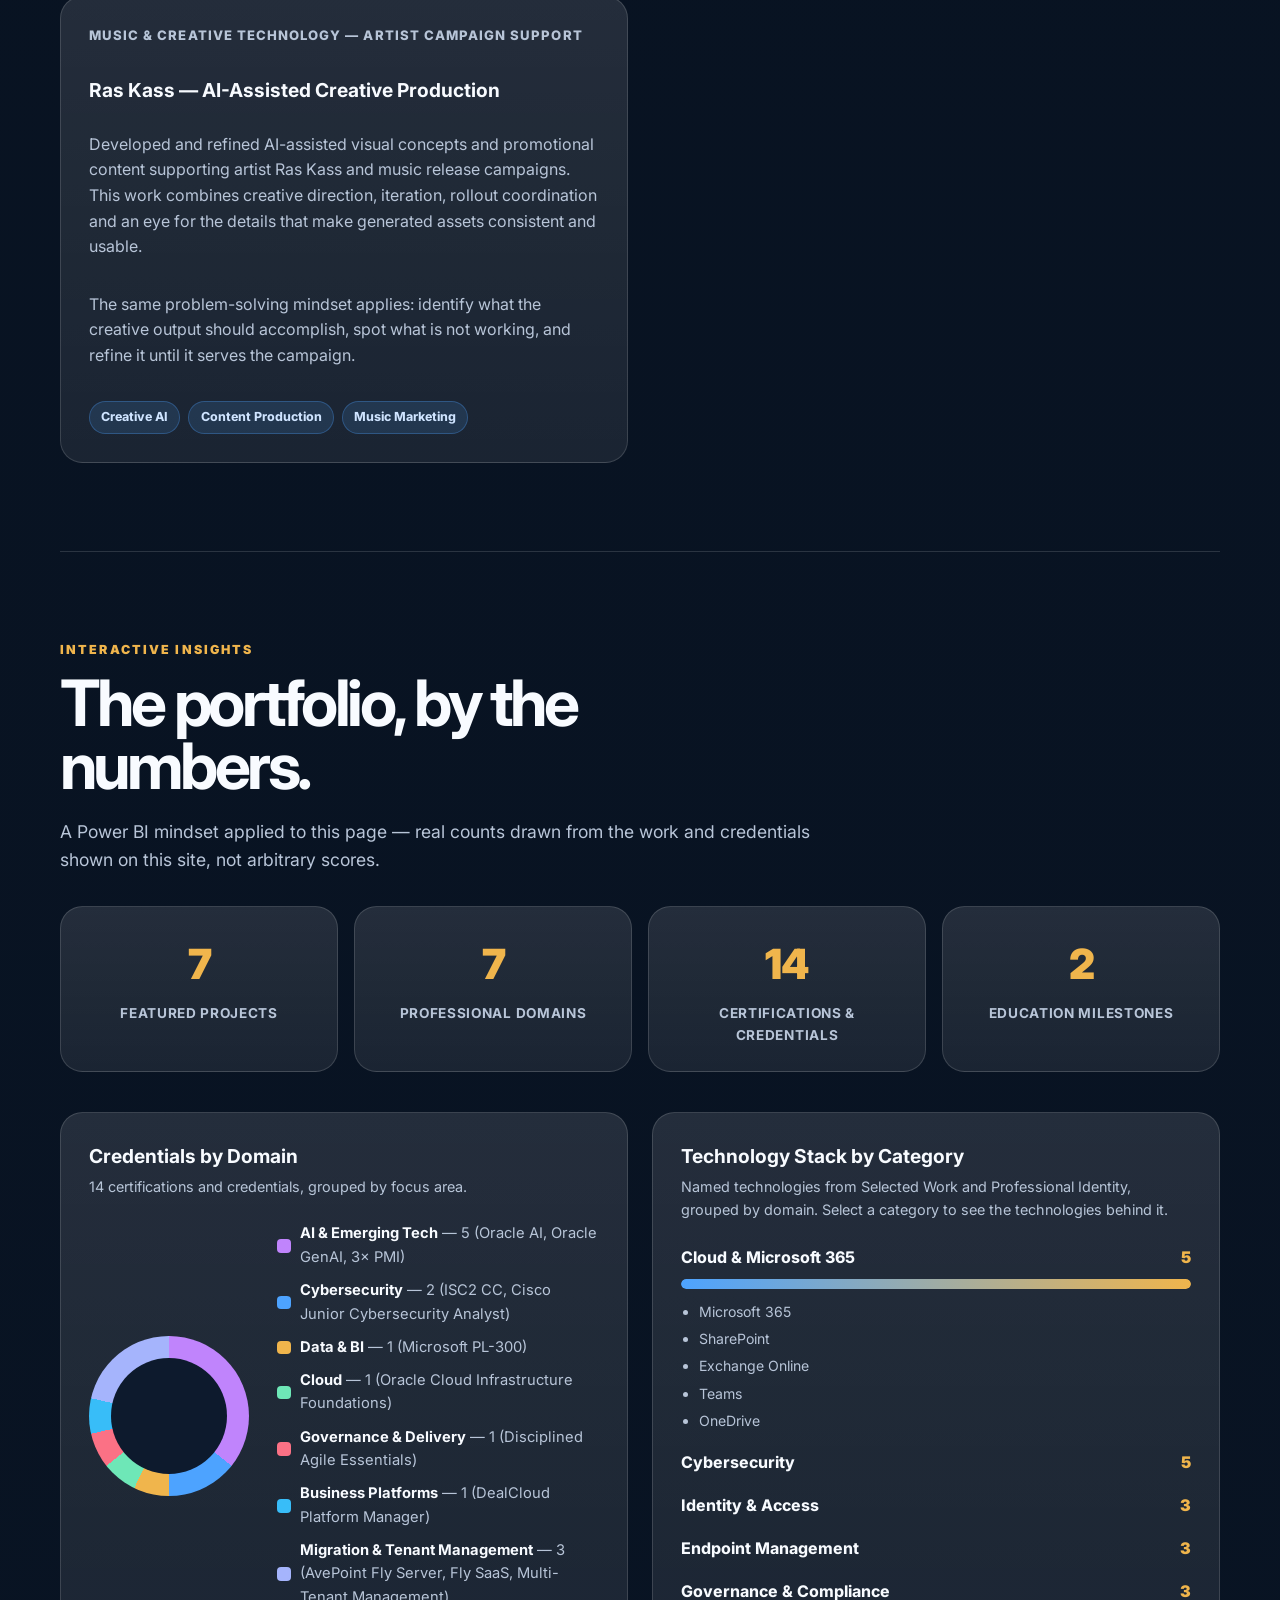
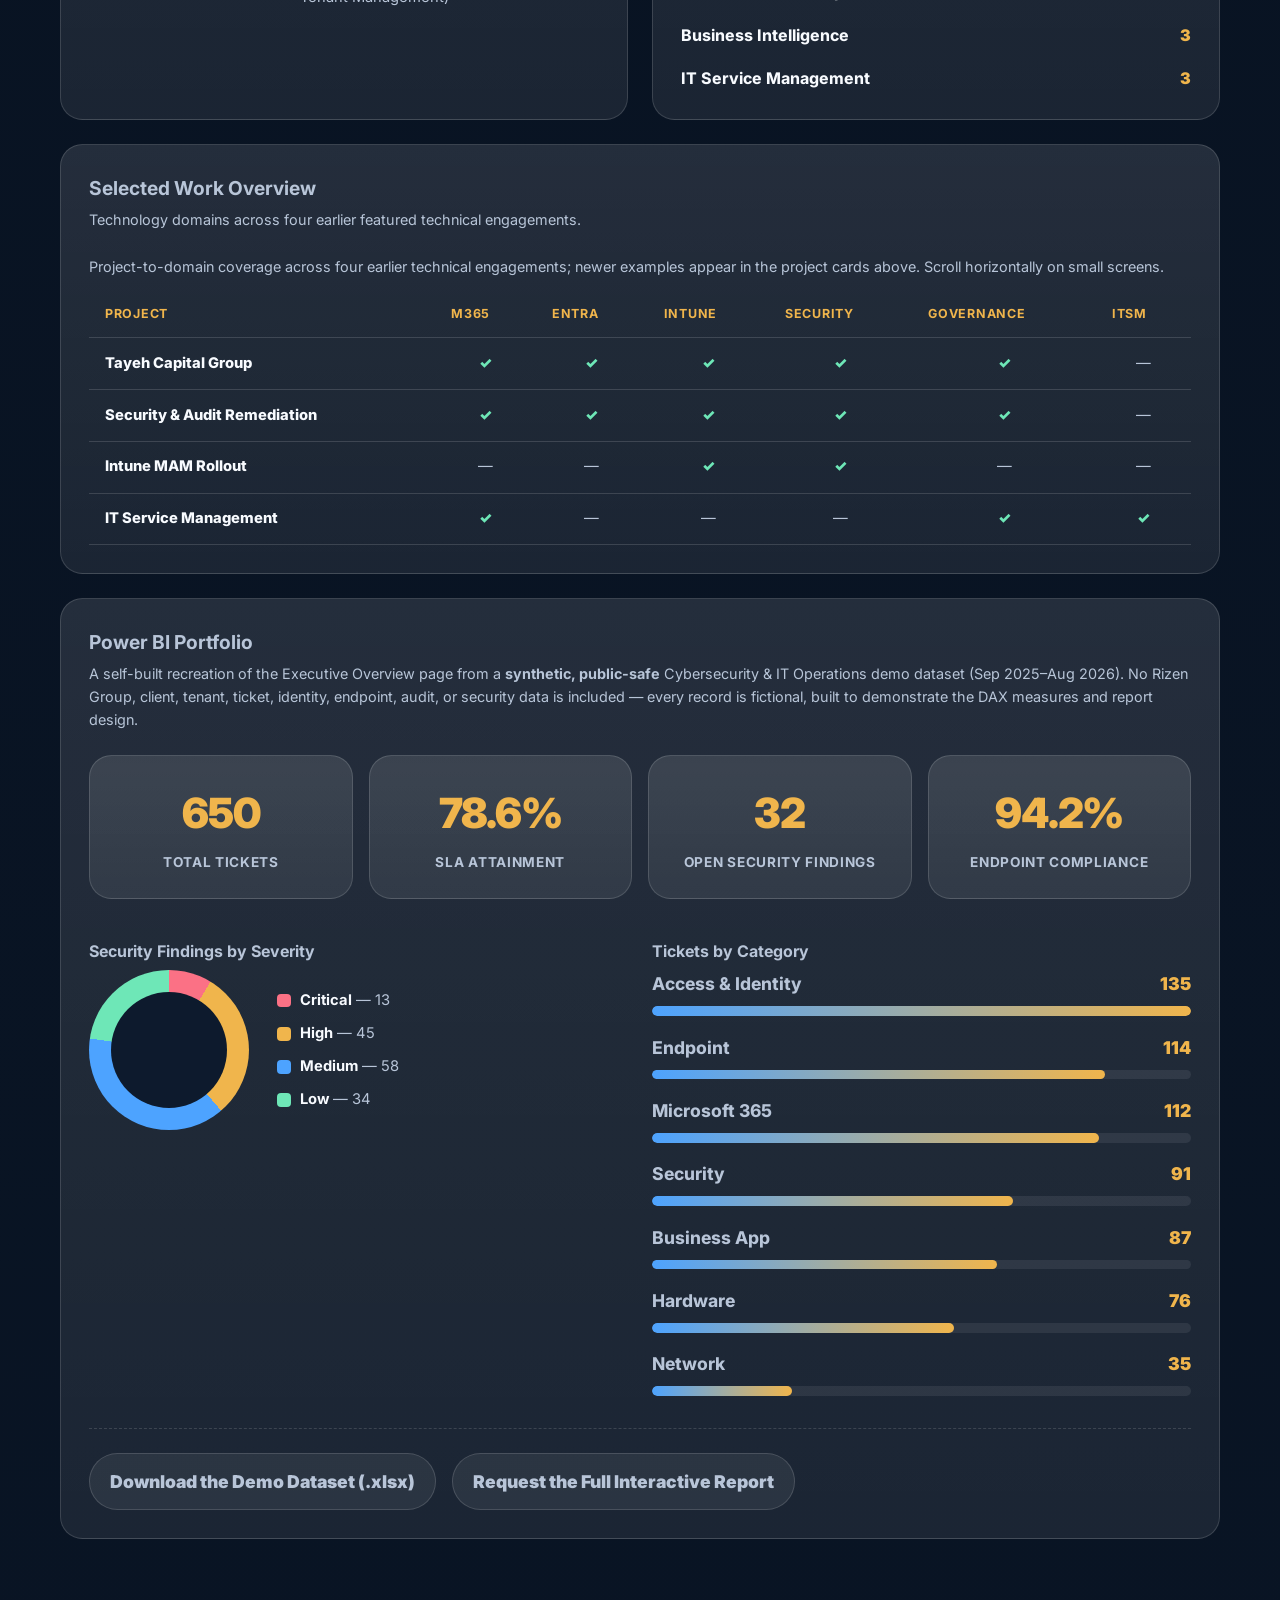
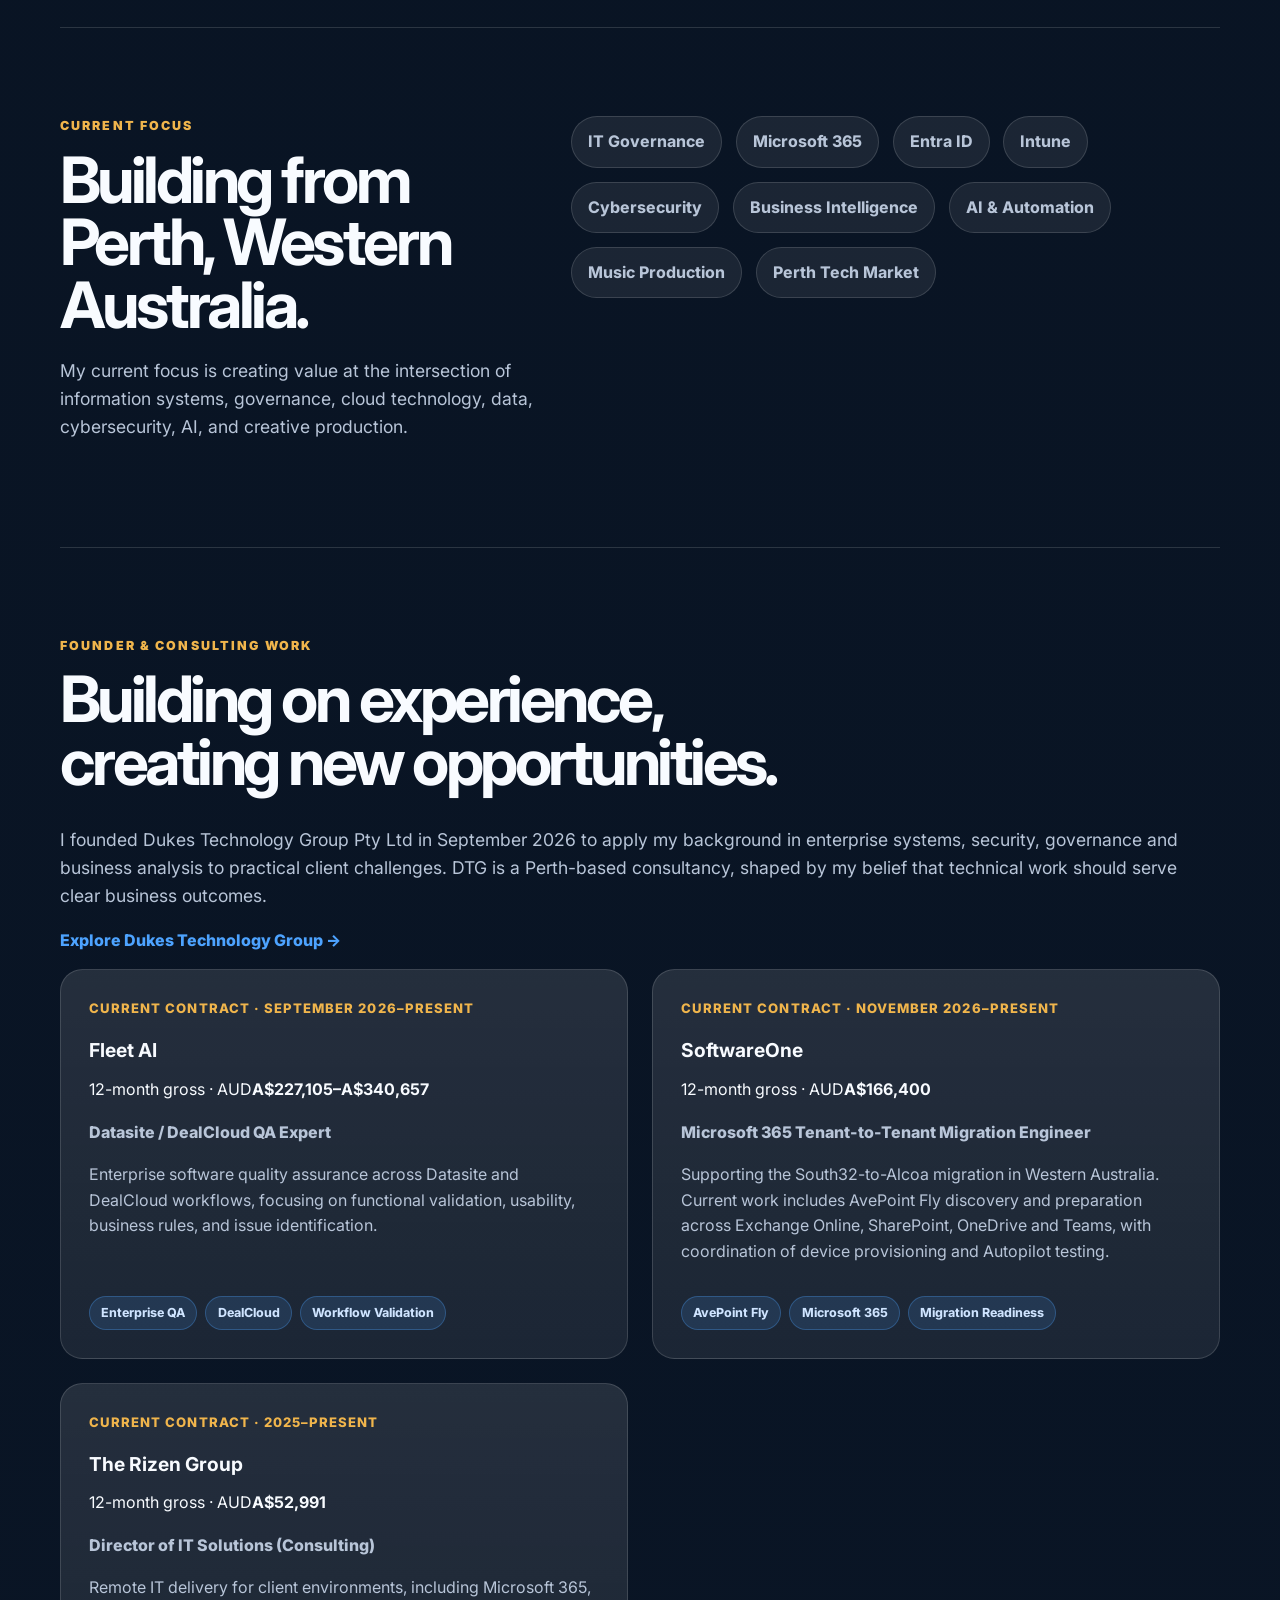
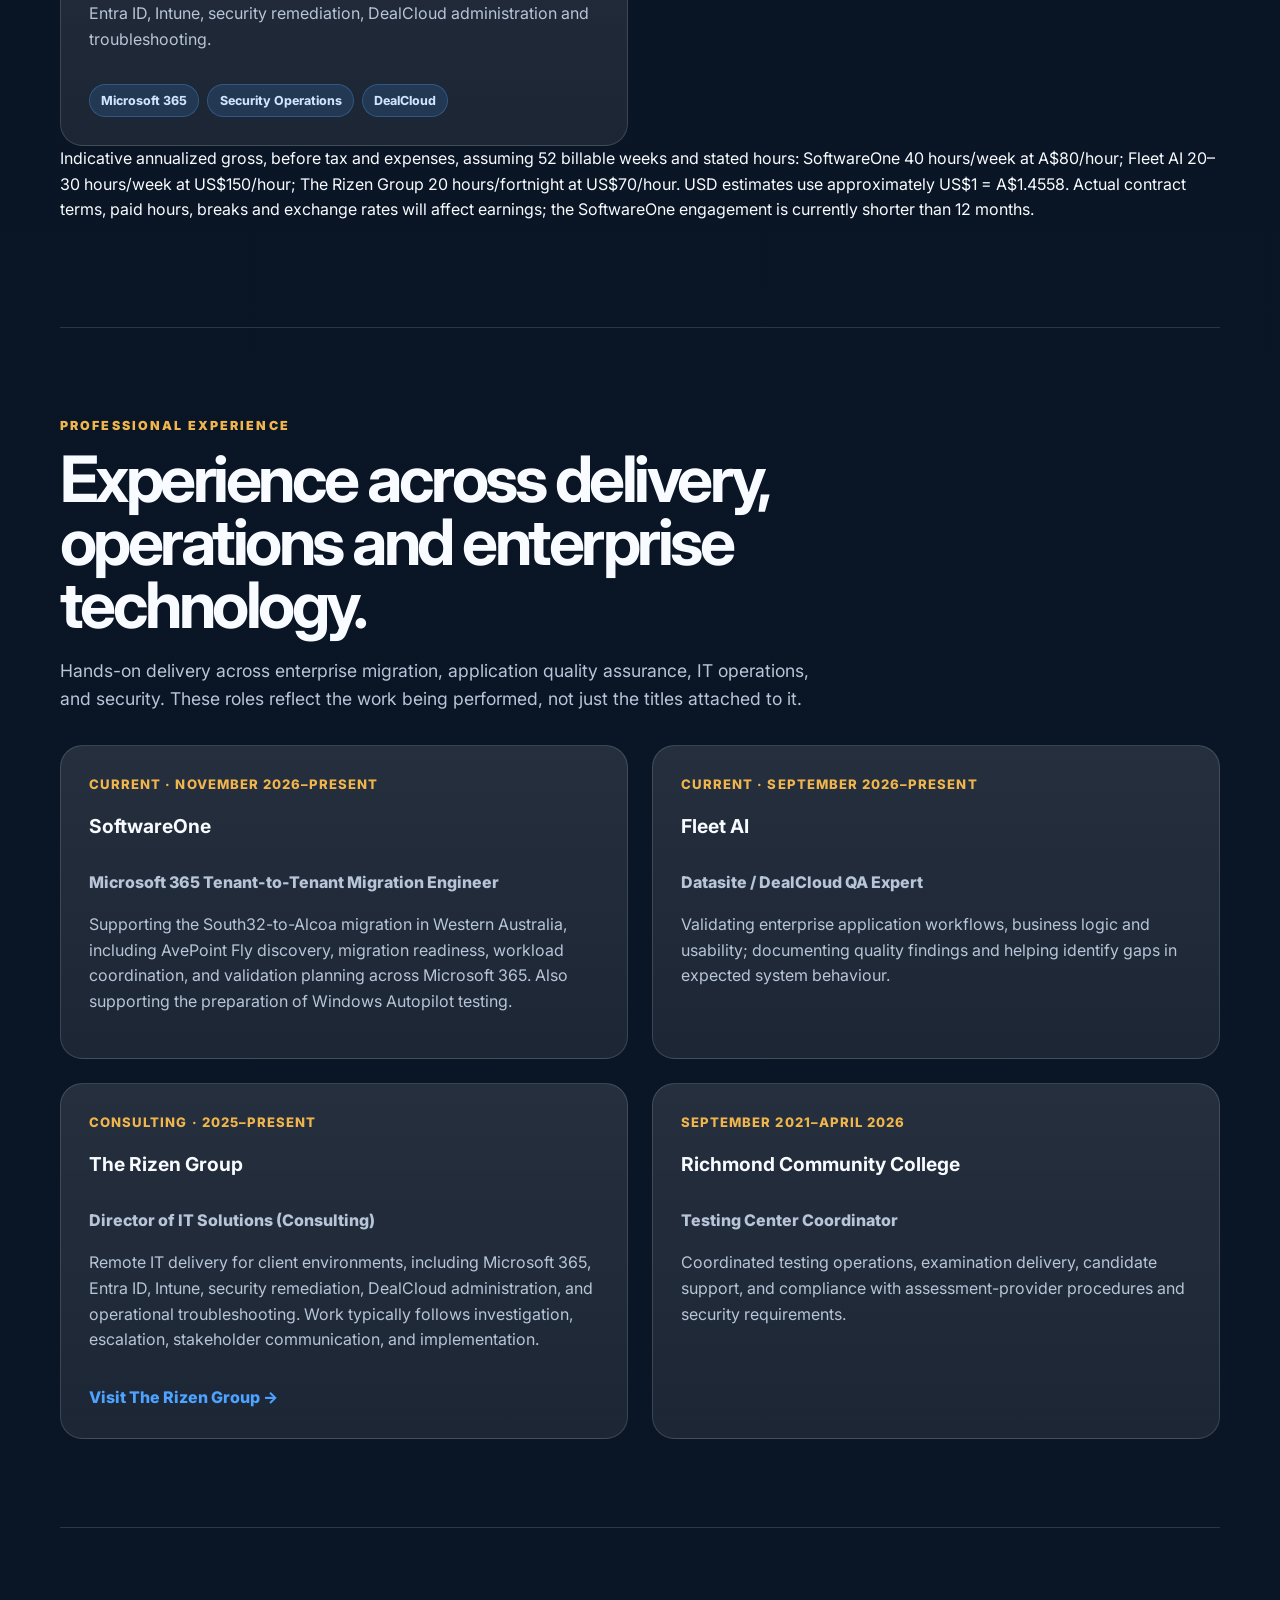
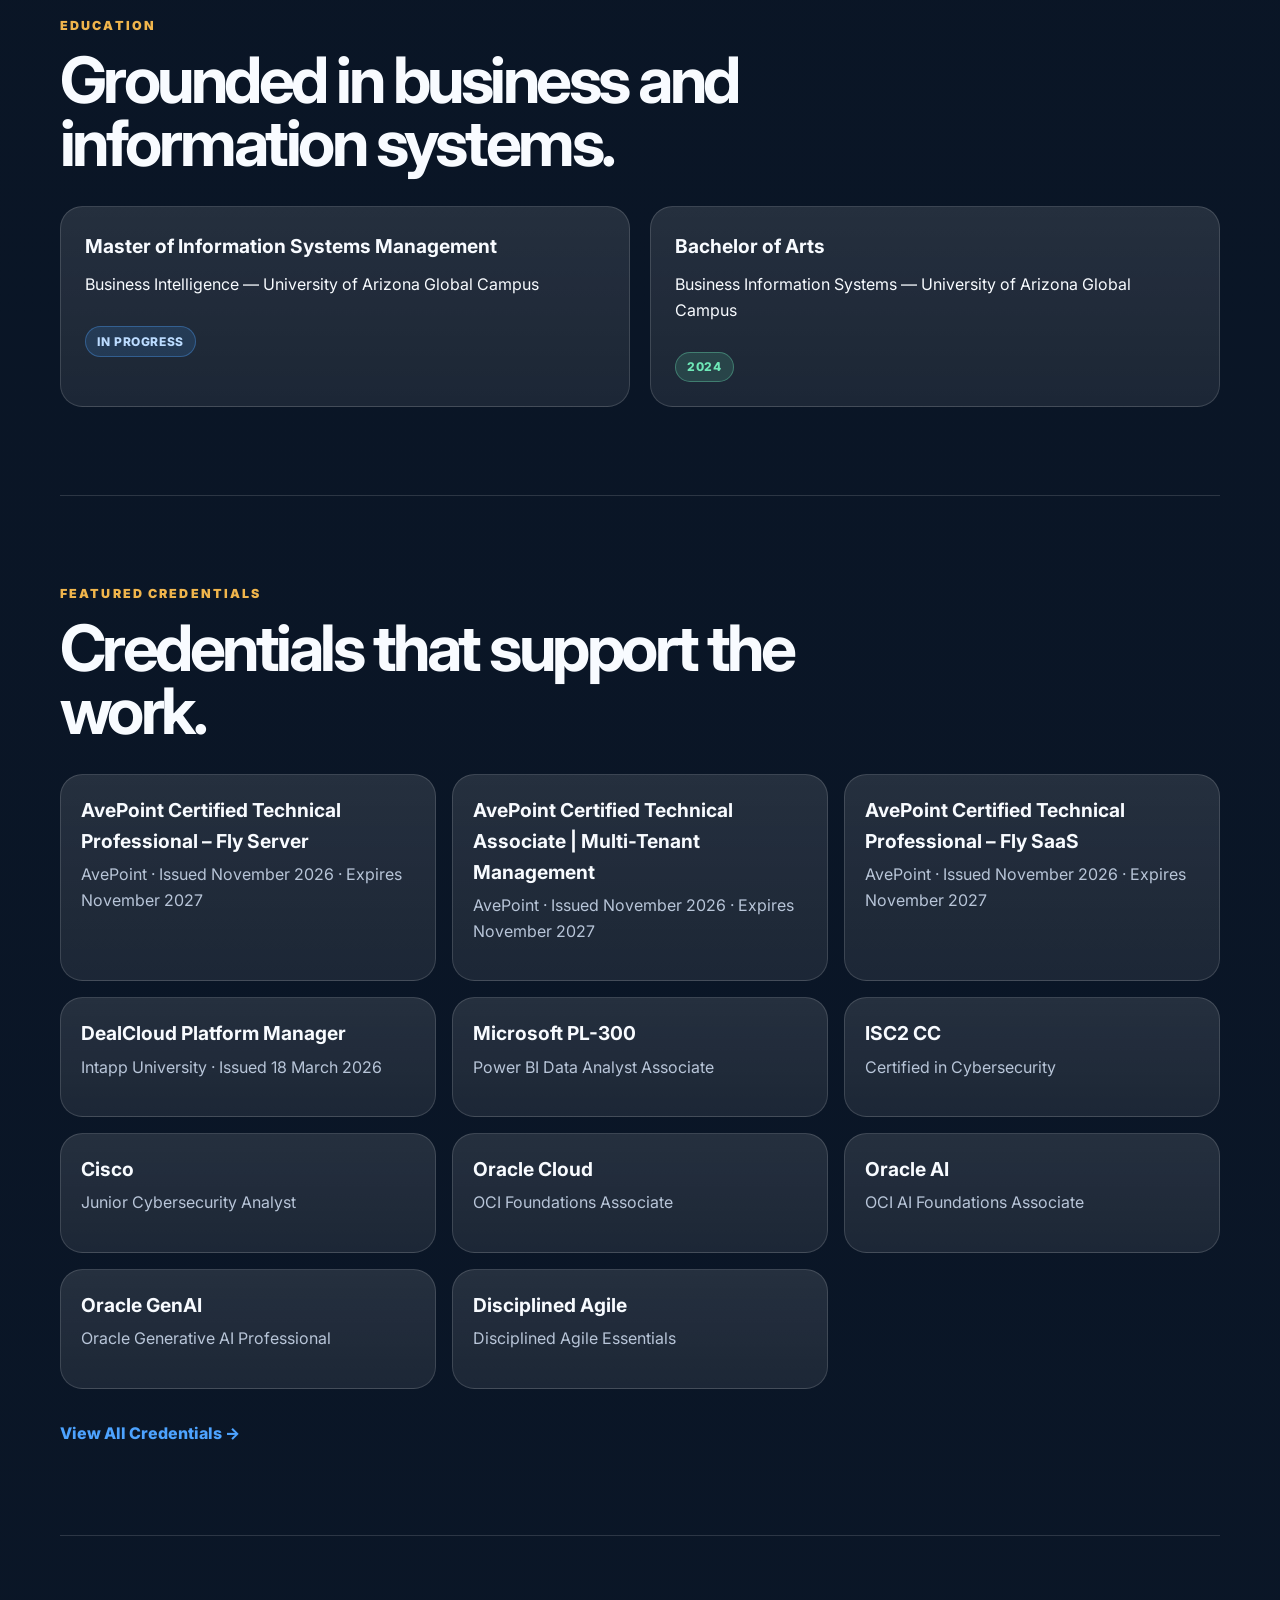
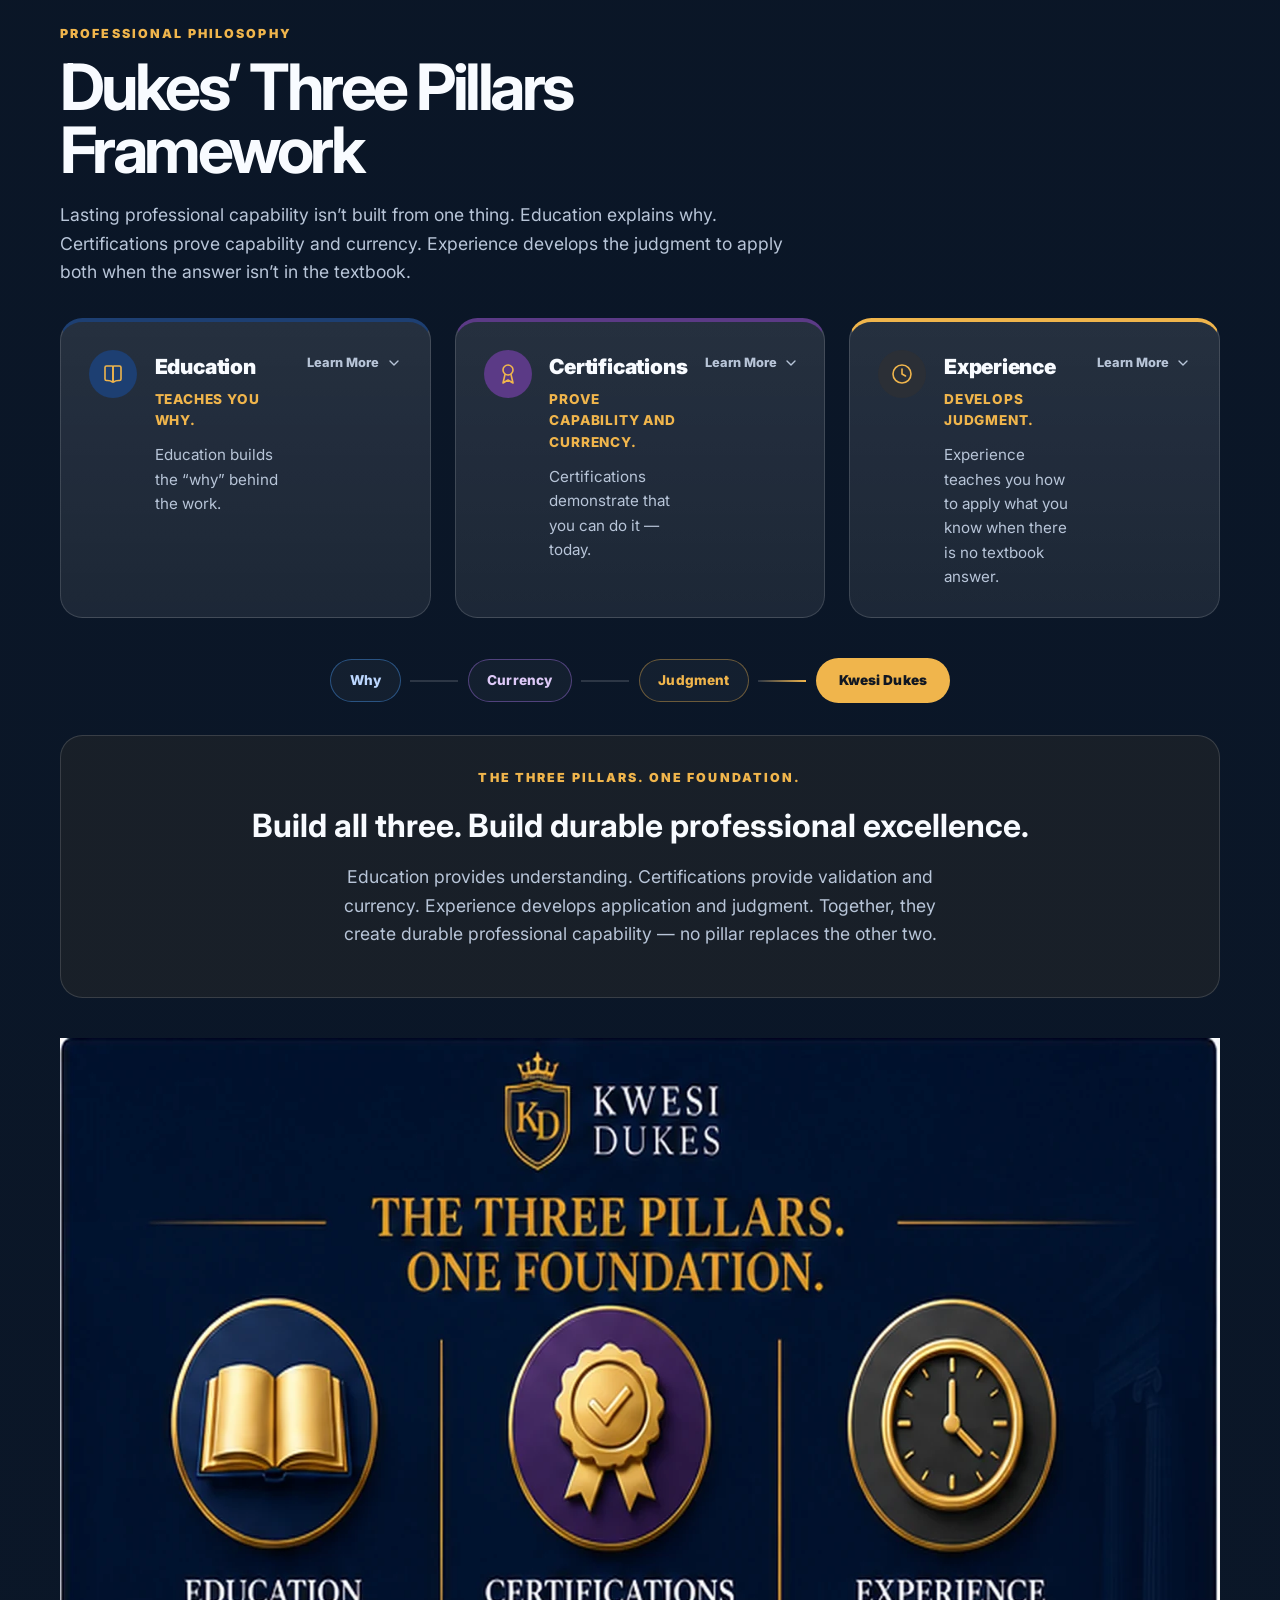
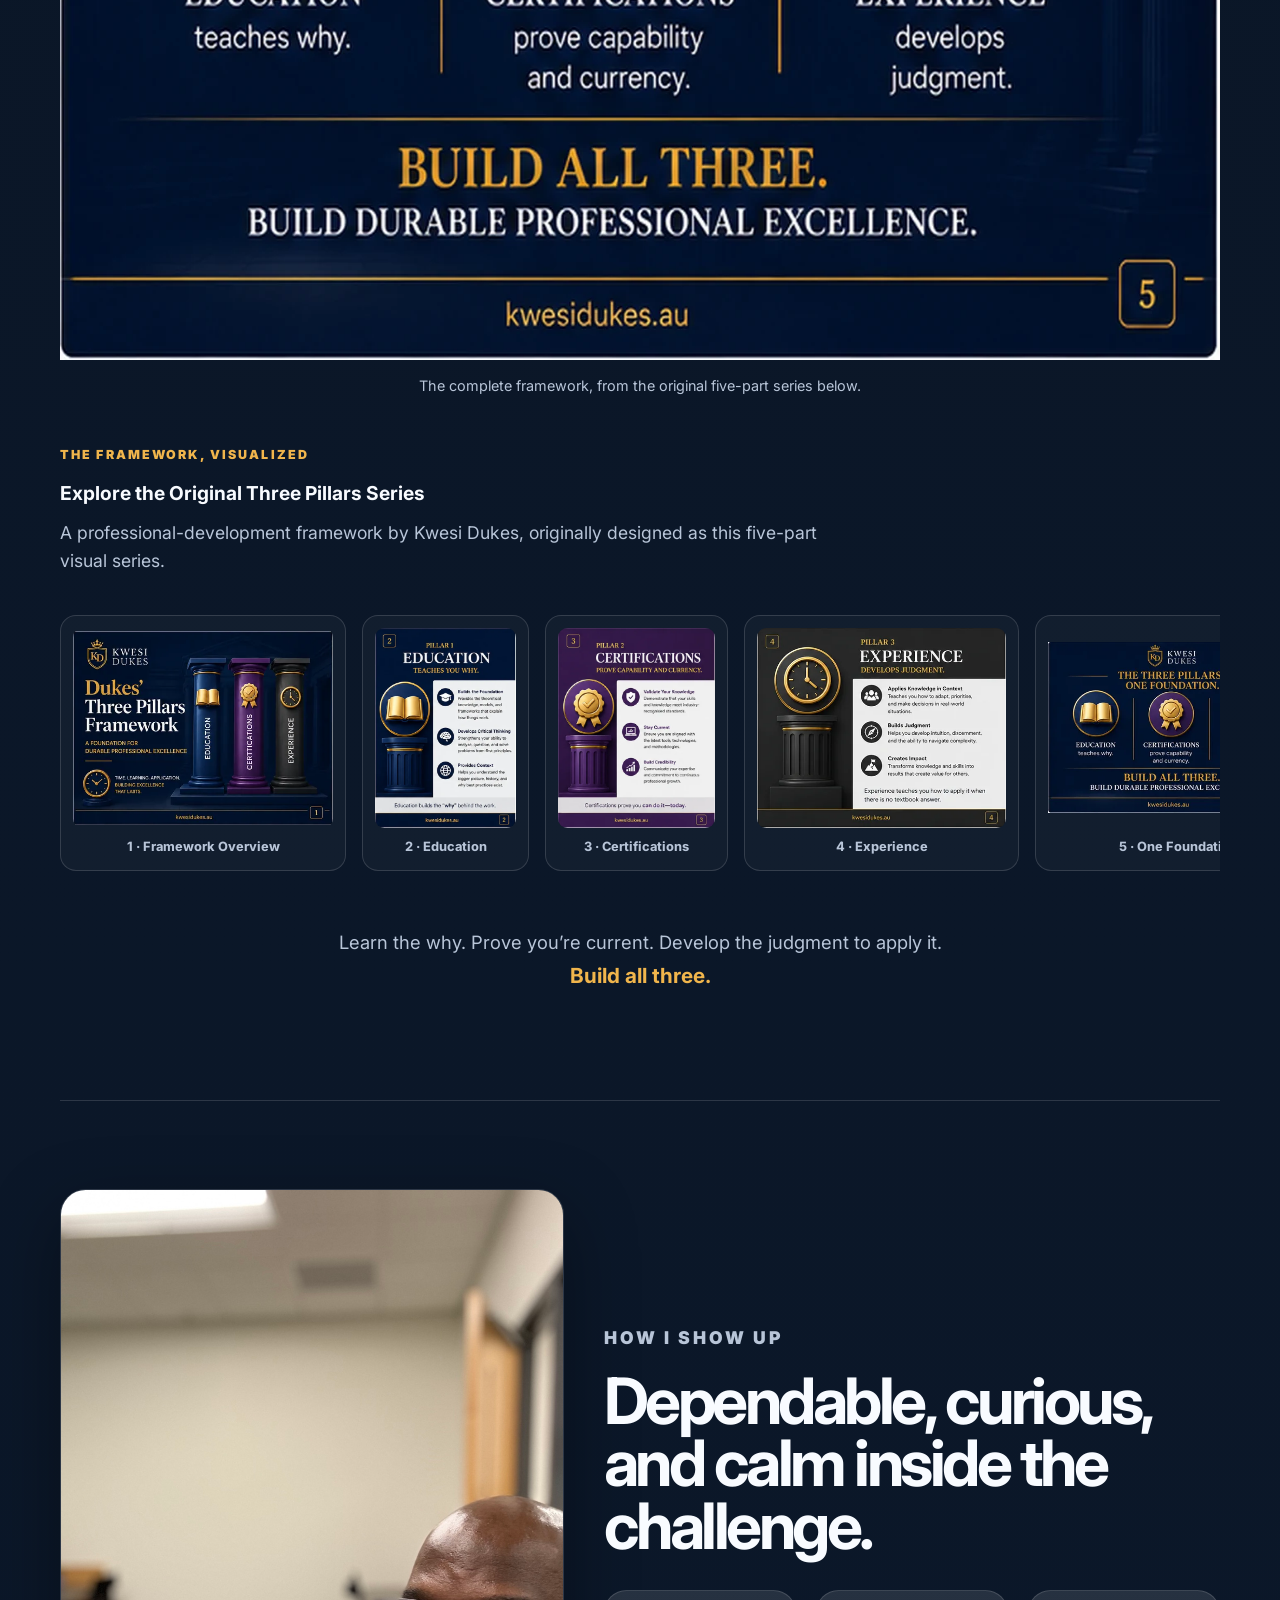
==== commit 285472ae: "Show annualized AUD payouts for all three current contracts" ====
--- a/index.html
+++ b/index.html
@@ -940,19 +940,27 @@
         <div class="project-grid current-contract-grid">
           <article class="project-card contract-card">
             <p class="project-context">Current Contract · September 2026–Present</p>
-            <h3>Fleet AI</h3>
+            <div class="contract-title-row"><h3>Fleet AI</h3><div class="contract-earnings"><span>12-month gross · AUD</span><strong>A$227,105–A$340,657</strong></div></div>
             <p class="contract-role">Datasite / DealCloud QA Expert</p>
             <p>Enterprise software quality assurance across Datasite and DealCloud workflows, focusing on functional validation, usability, business rules, and issue identification.</p>
             <div class="project-tags"><span>Enterprise QA</span><span>DealCloud</span><span>Workflow Validation</span></div>
           </article>
           <article class="project-card contract-card">
             <p class="project-context">Current Contract · November 2026–Present</p>
-            <h3>SoftwareOne</h3>
+            <div class="contract-title-row"><h3>SoftwareOne</h3><div class="contract-earnings"><span>12-month gross · AUD</span><strong>A$166,400</strong></div></div>
             <p class="contract-role">Microsoft 365 Tenant-to-Tenant Migration Engineer</p>
             <p>Supporting the South32-to-Alcoa migration in Western Australia. Current work includes AvePoint Fly discovery and preparation across Exchange Online, SharePoint, OneDrive and Teams, with coordination of device provisioning and Autopilot testing.</p>
             <div class="project-tags"><span>AvePoint Fly</span><span>Microsoft 365</span><span>Migration Readiness</span></div>
           </article>
-        </div>
+          <article class="project-card contract-card">
+            <p class="project-context">Current Contract · 2025–Present</p>
+            <div class="contract-title-row"><h3>The Rizen Group</h3><div class="contract-earnings"><span>12-month gross · AUD</span><strong>A$52,991</strong></div></div>
+            <p class="contract-role">Director of IT Solutions (Consulting)</p>
+            <p>Remote IT delivery for client environments, including Microsoft 365, Entra ID, Intune, security remediation, DealCloud administration and troubleshooting.</p>
+            <div class="project-tags"><span>Microsoft 365</span><span>Security Operations</span><span>DealCloud</span></div>
+          </article>
+        </div>
+        <p class="contract-disclaimer">Indicative annualized gross, before tax and expenses, assuming 52 billable weeks and stated hours: SoftwareOne 40 hours/week at A$80/hour; Fleet AI 20–30 hours/week at US$150/hour; The Rizen Group 20 hours/fortnight at US$70/hour. USD estimates use approximately US$1 = A$1.4558. Actual contract terms, paid hours, breaks and exchange rates will affect earnings; the SoftwareOne engagement is currently shorter than 12 months.</p>
       </section>
 
       <!-- PROFESSIONAL EXPERIENCE -->
--- a/styles.css
+++ b/styles.css
@@ -1821,3 +1821,9 @@
 .connection-dot:hover .connection-point{stroke:var(--gold);stroke-width:1.5}
 .connection-line{stroke:var(--gold);stroke-width:1.6;stroke-linecap:round;stroke-linejoin:round;fill:none}
 @media(max-width:760px){.connection-lab-panel{grid-template-columns:1fr}.connection-lab-board svg{max-height:300px}}
+
+/* Unified current-contract and professional-experience cards */
+.current-contract-grid .contract-card,.experience-grid .experience-card{min-width:0}
+.contract-role{font-size:1rem;font-weight:800;line-height:1.55;color:var(--text);margin:.1rem 0}
+.current-contract-grid .project-context,.experience-grid .project-context{margin:0;color:var(--gold)}
+.experience-grid .project-link{margin-top:auto;align-self:flex-start}
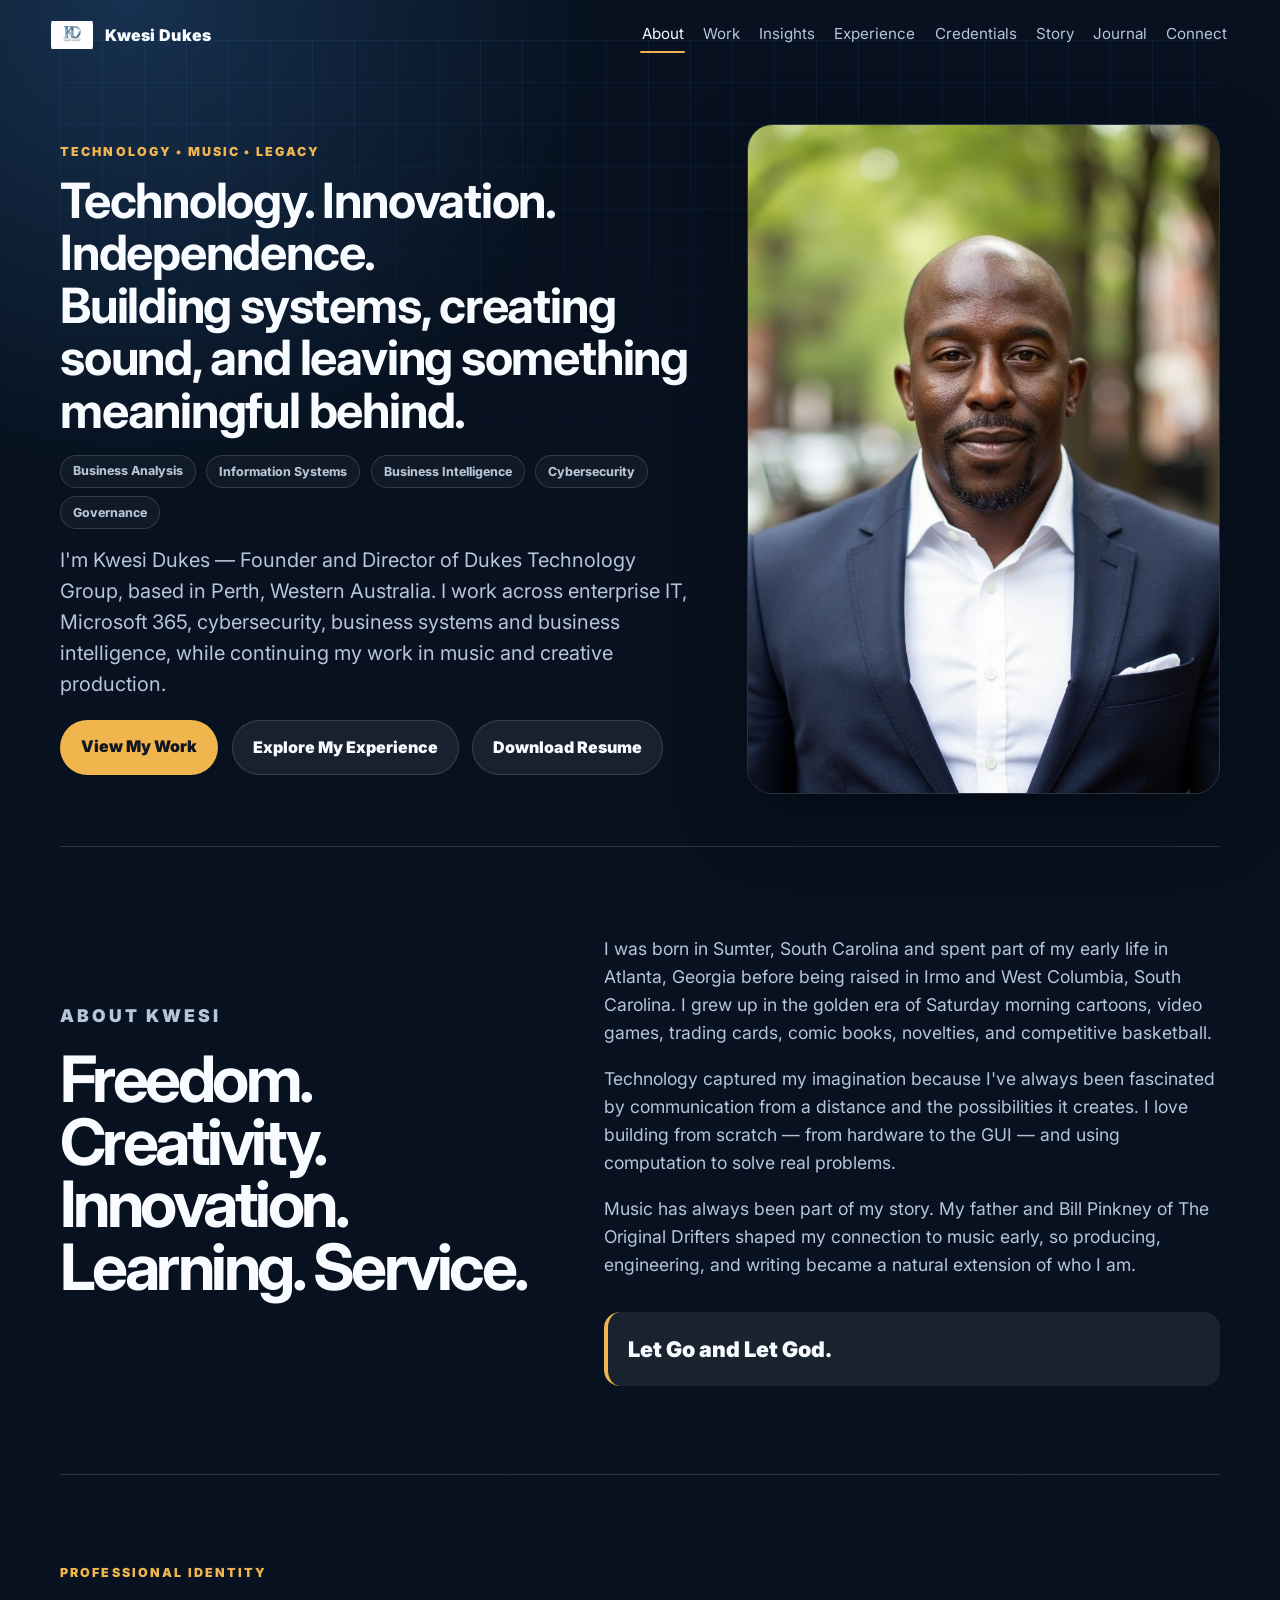
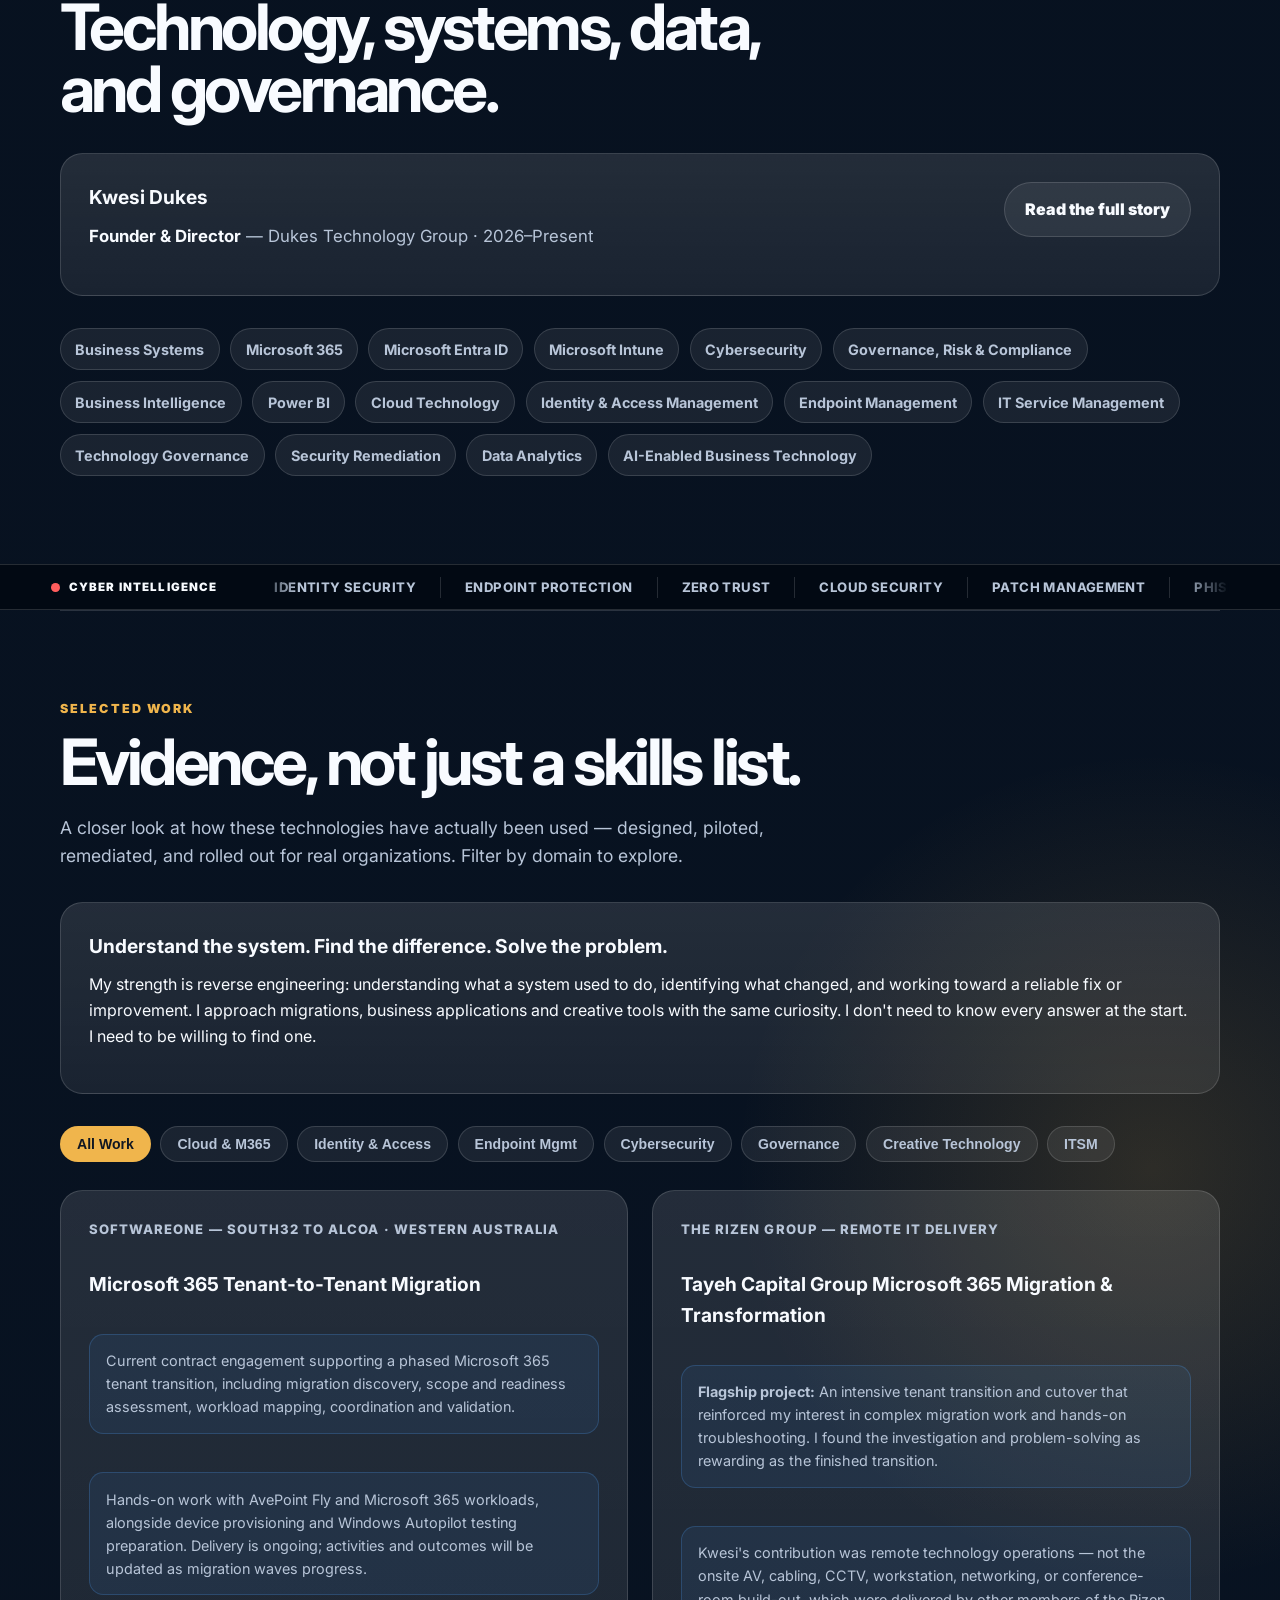
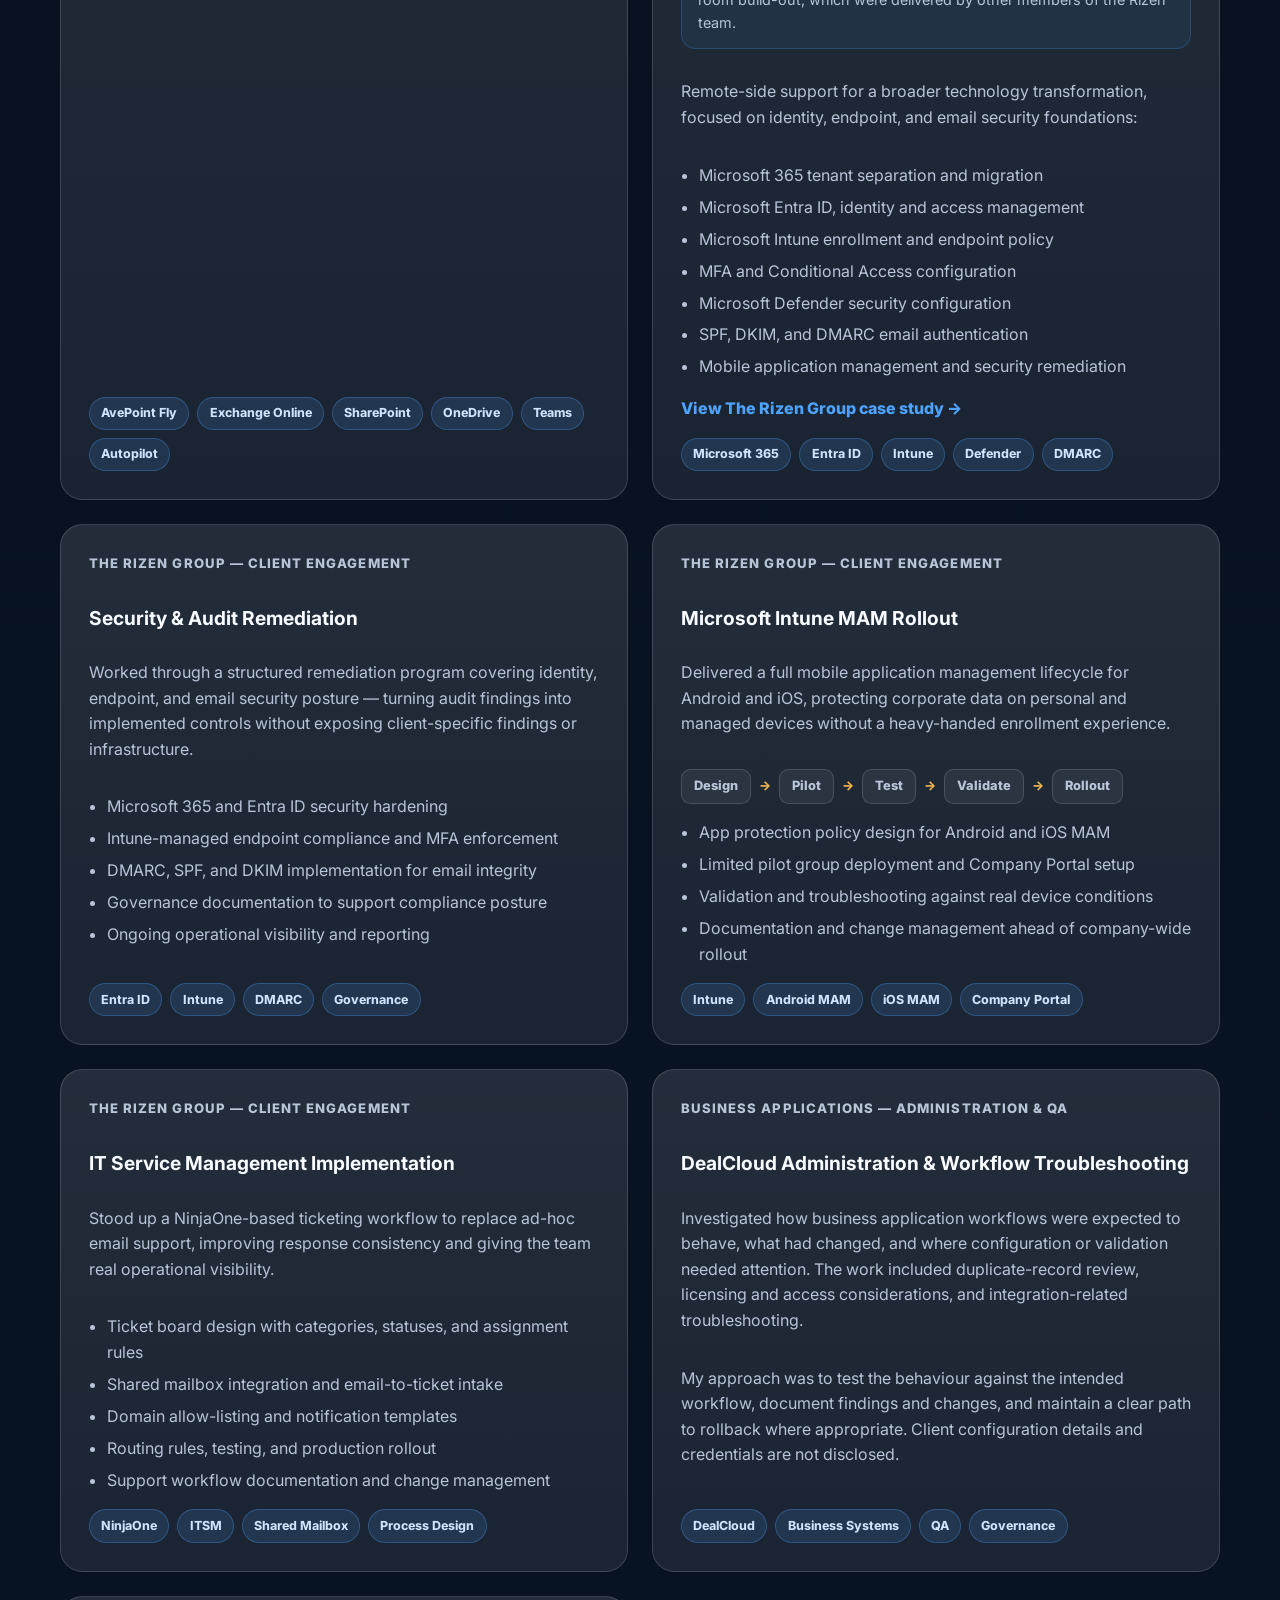
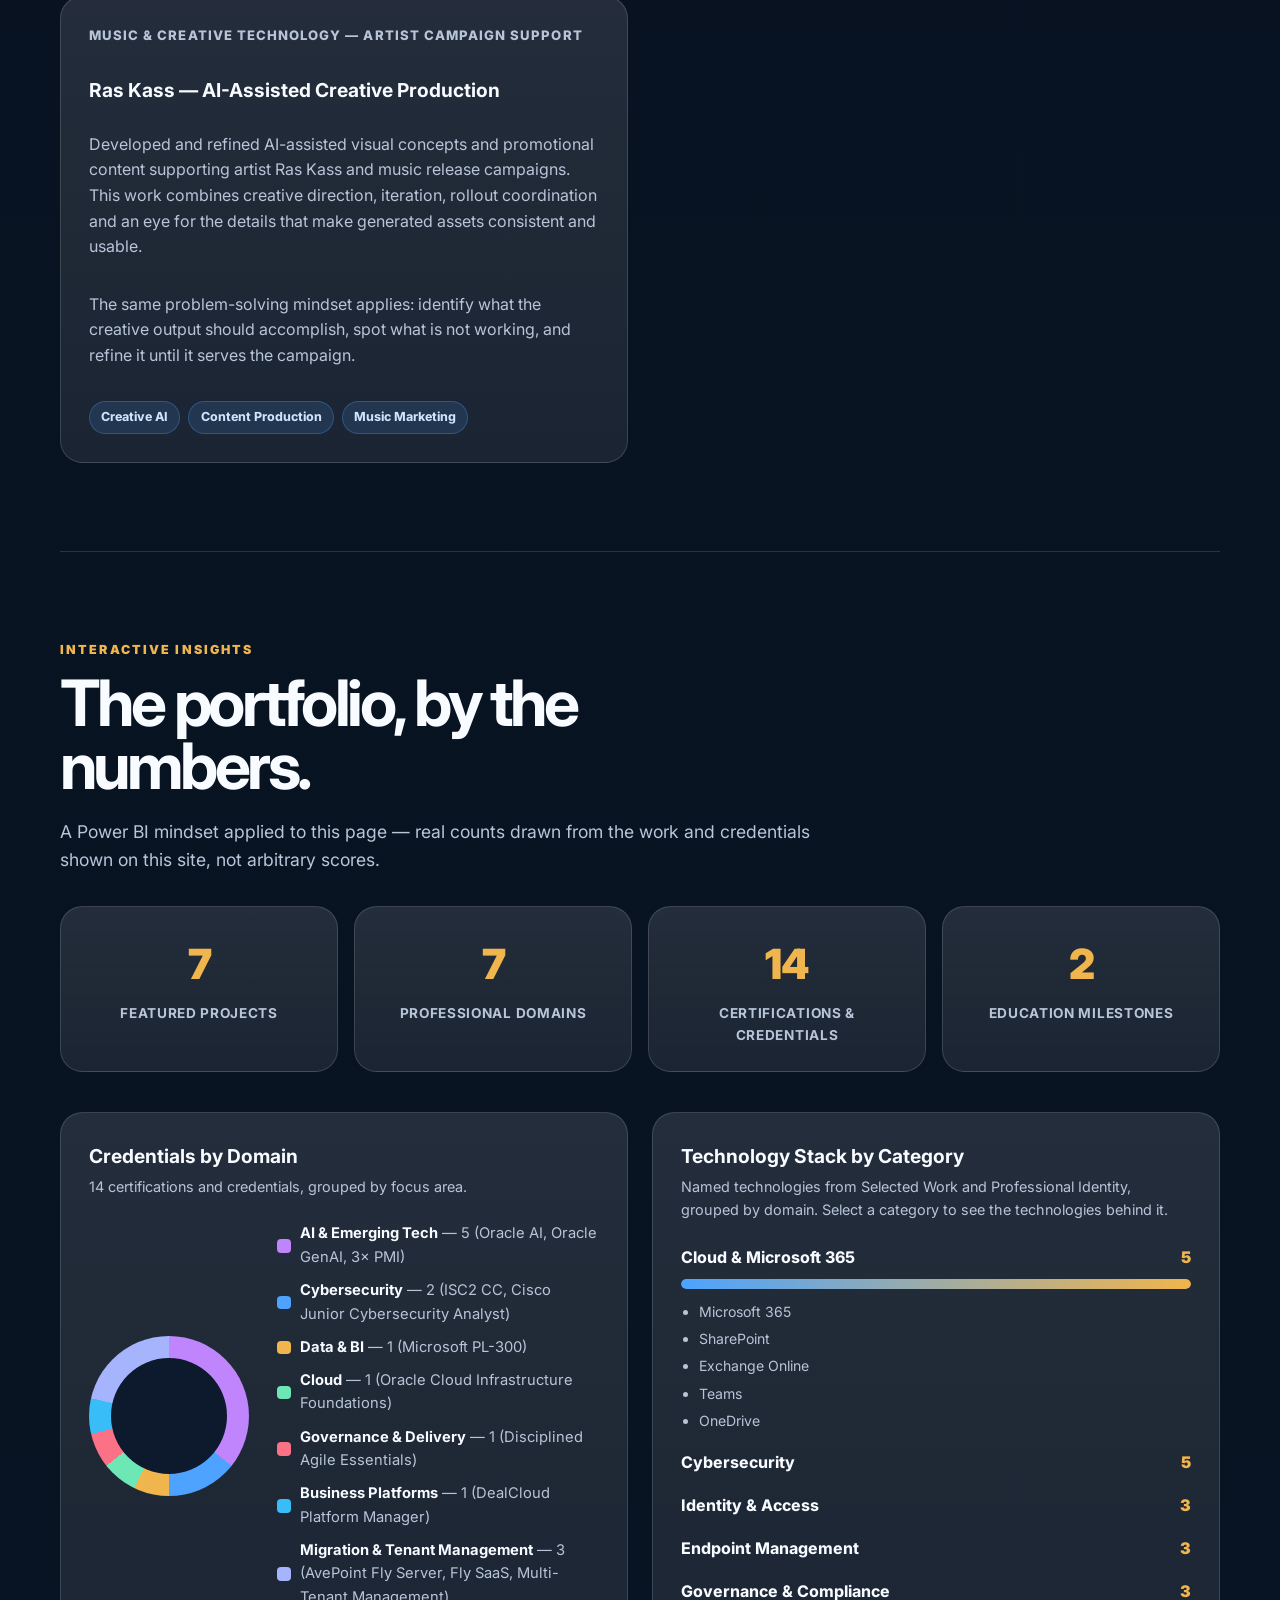
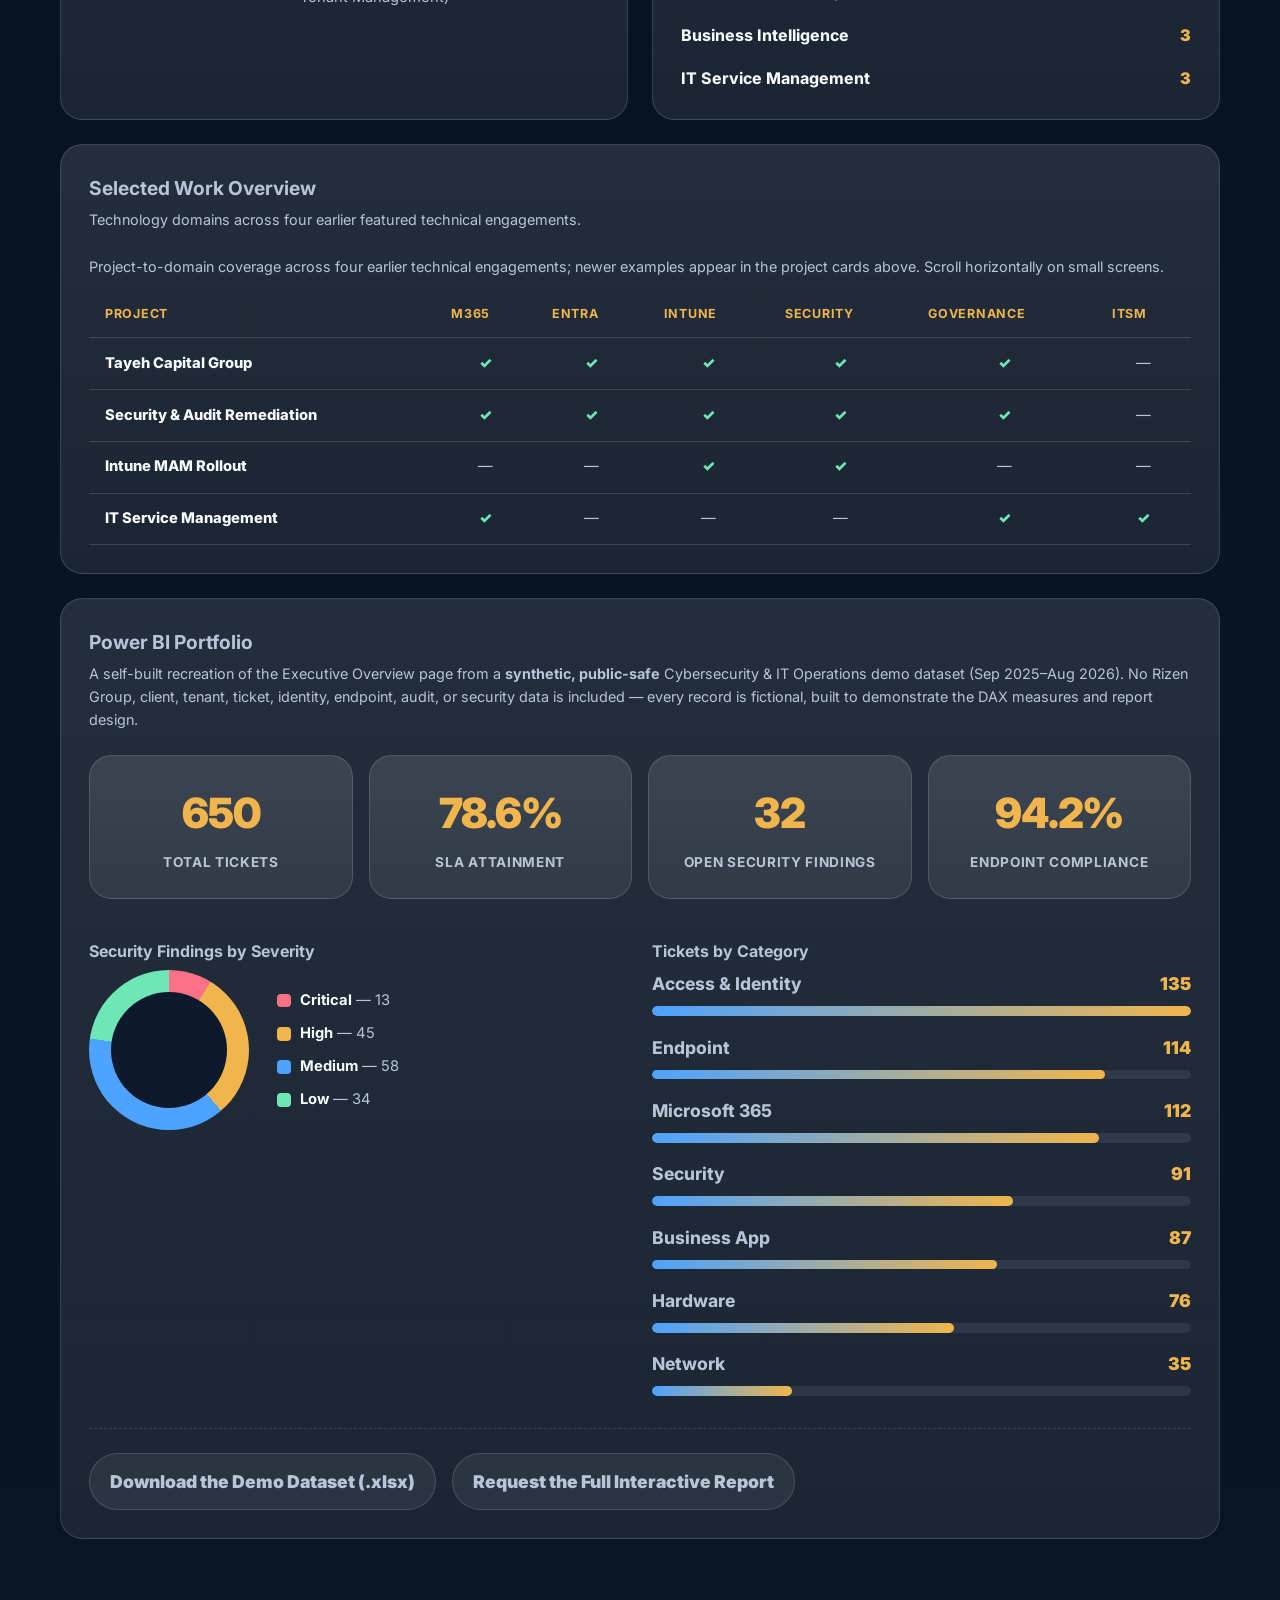
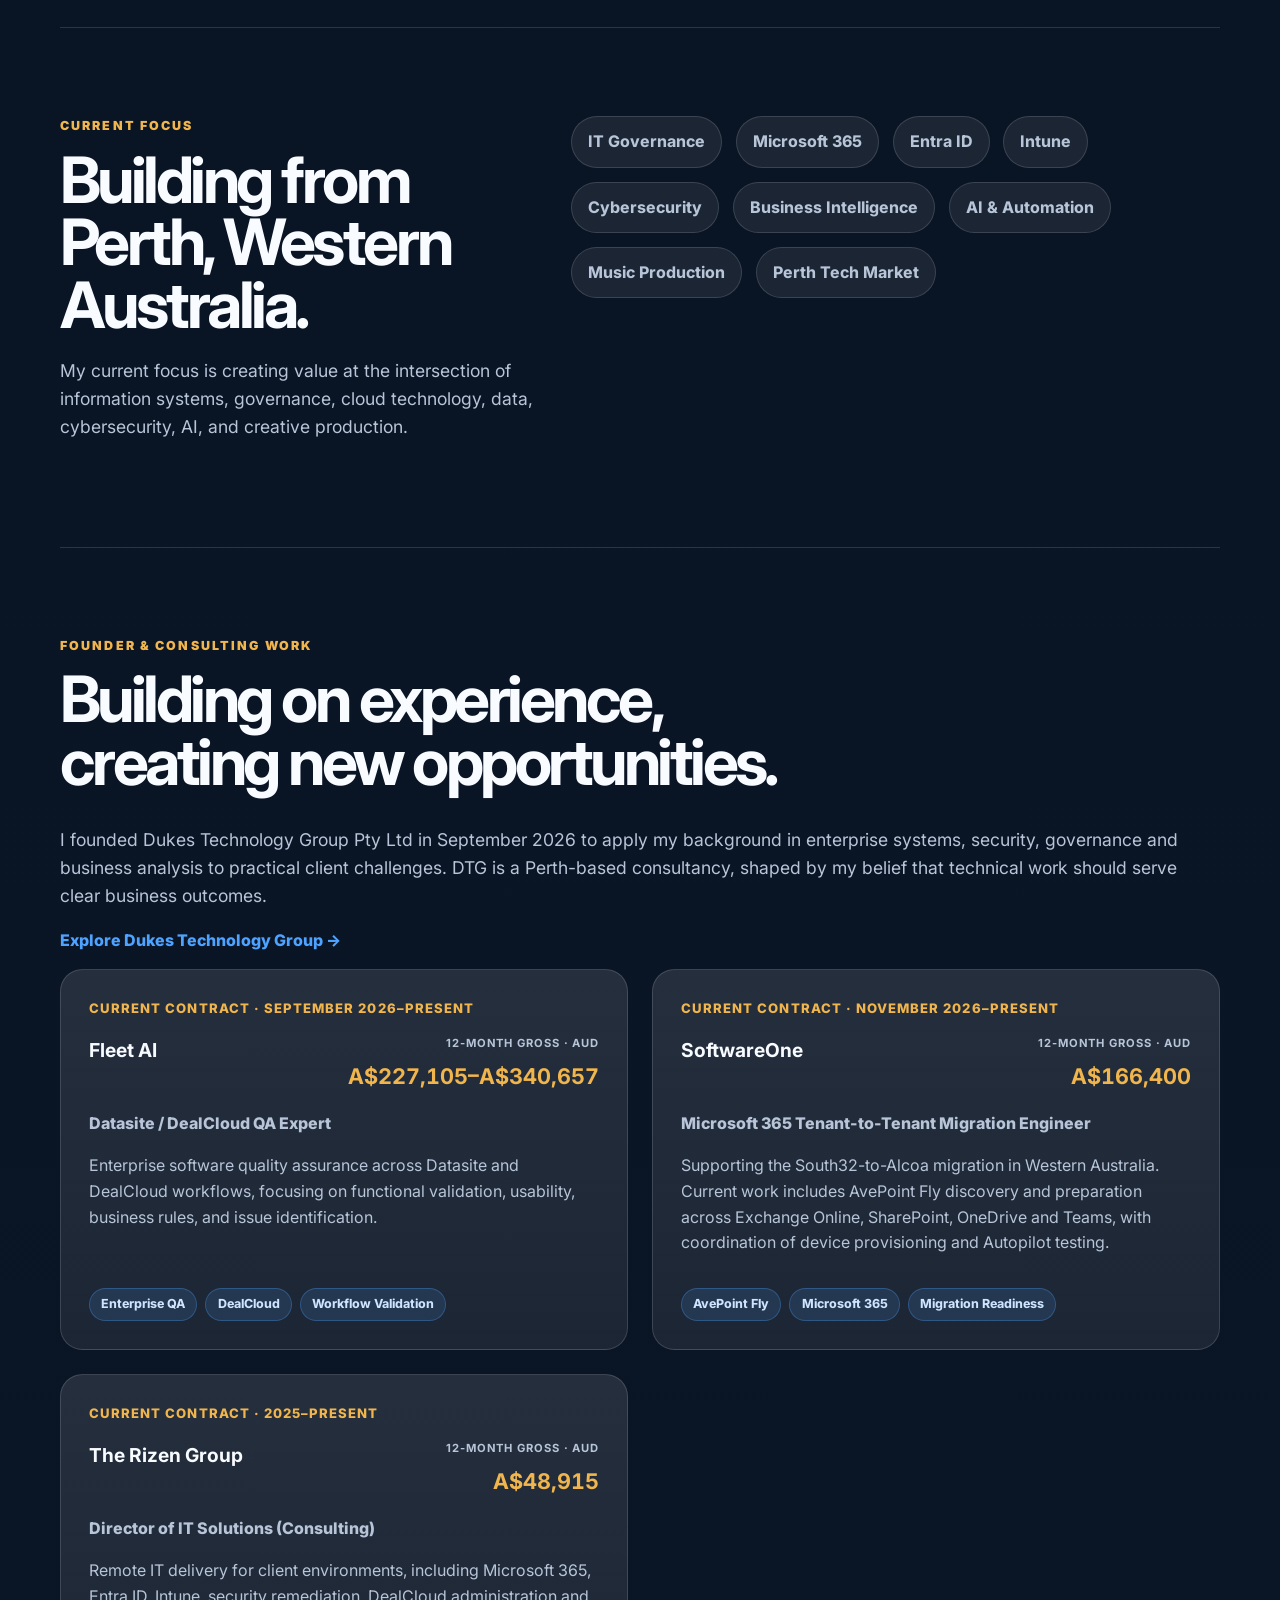
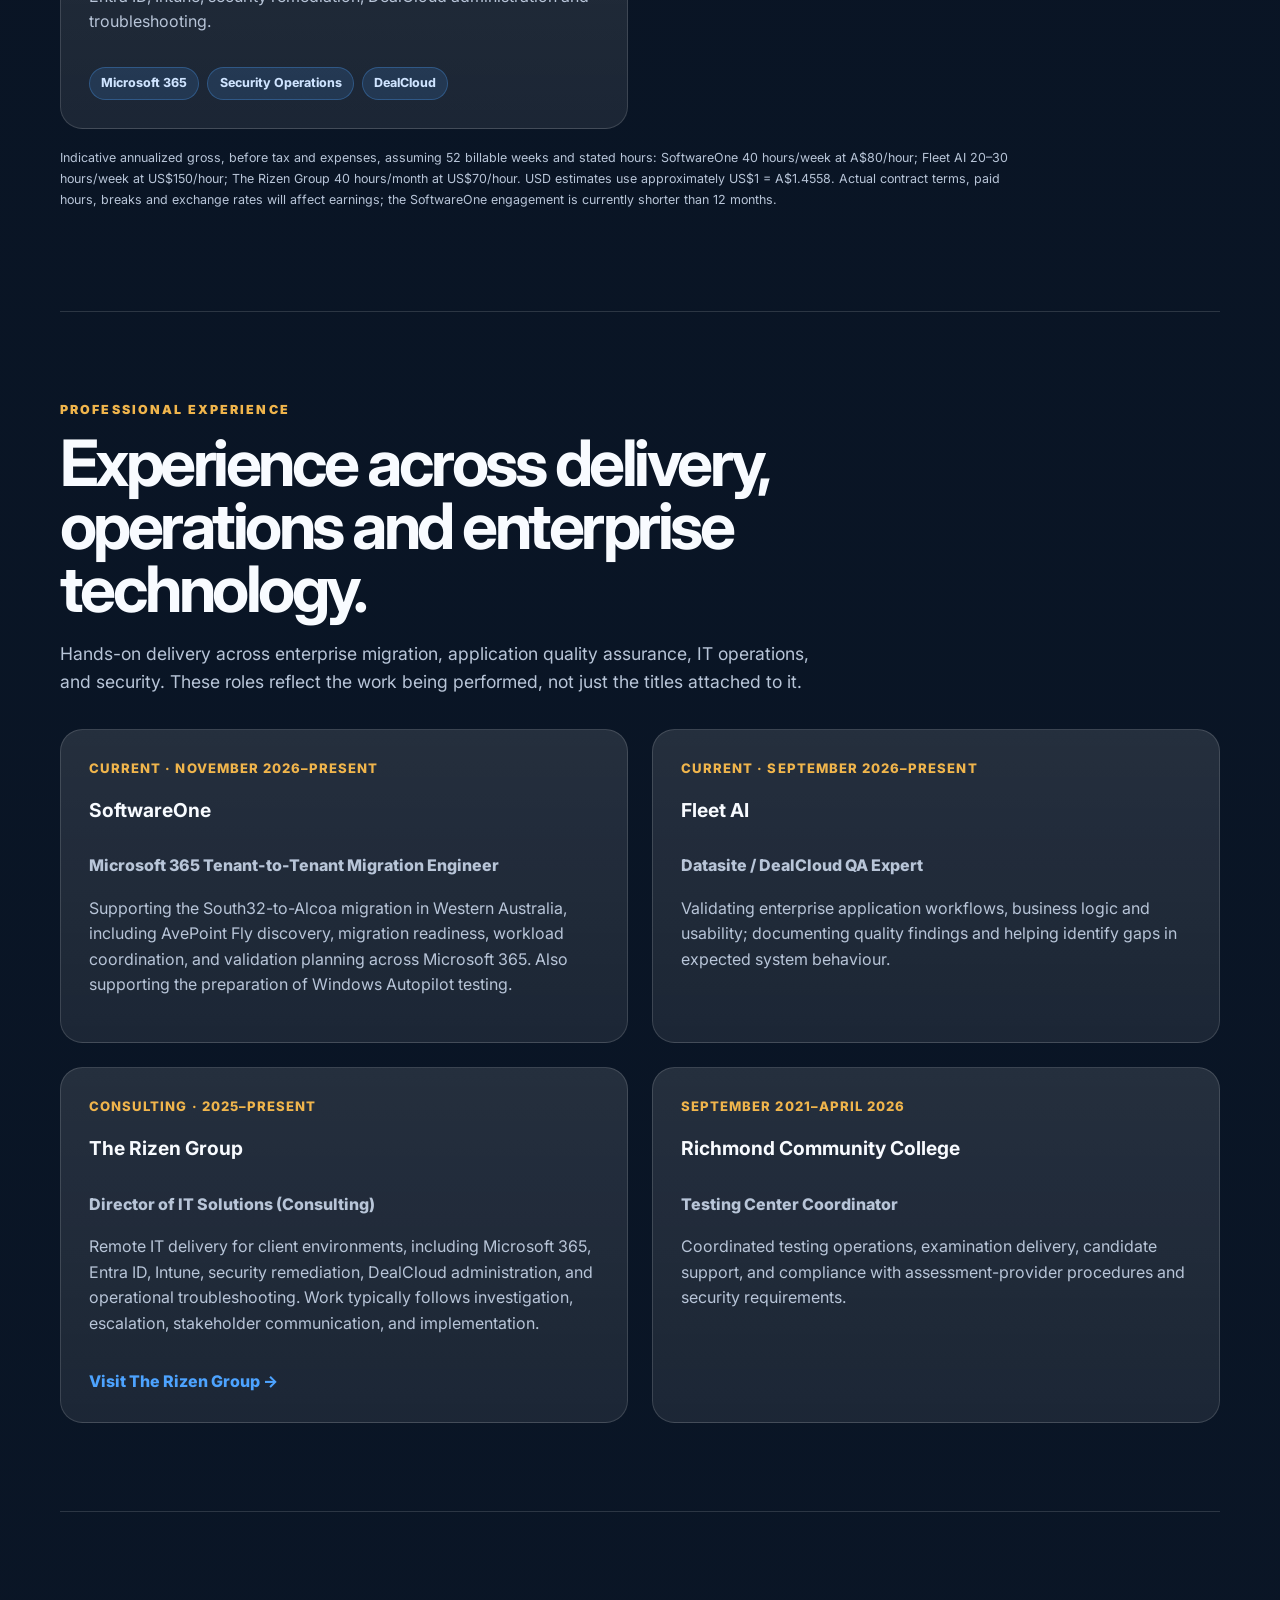
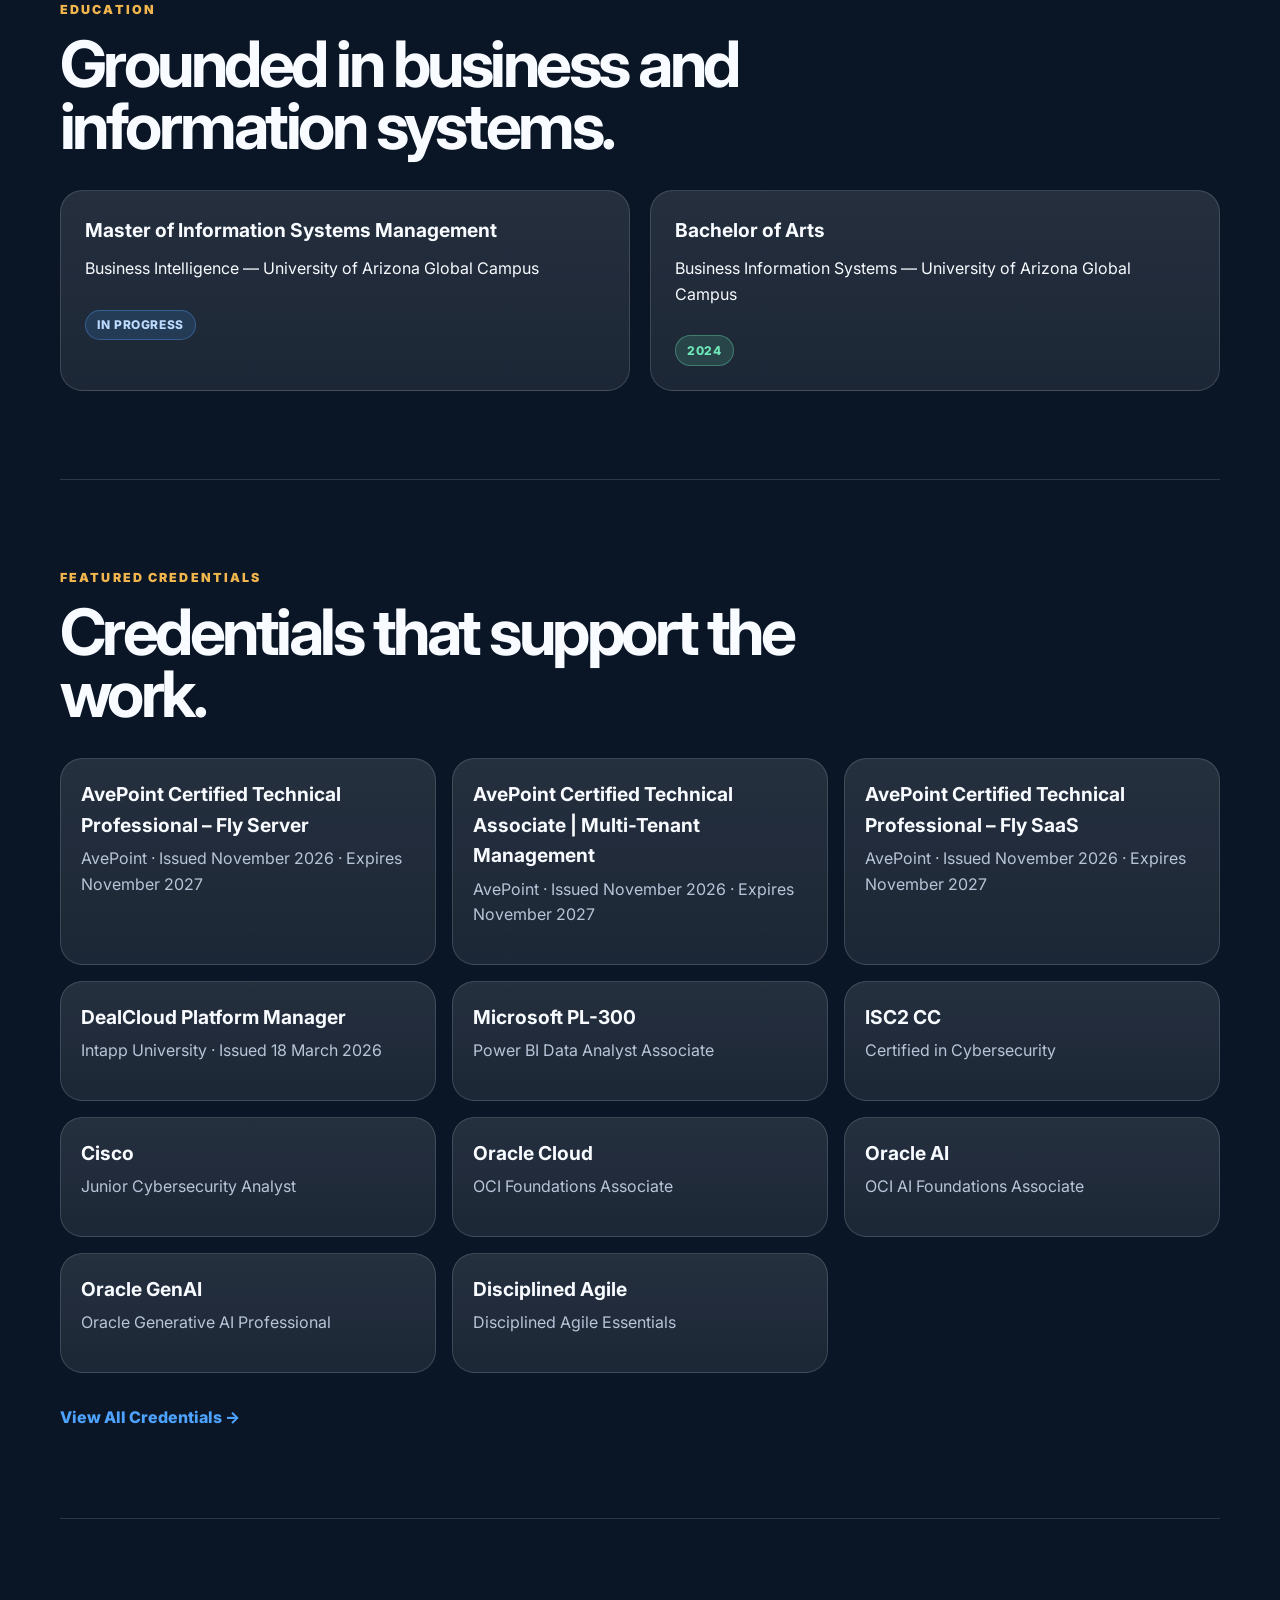
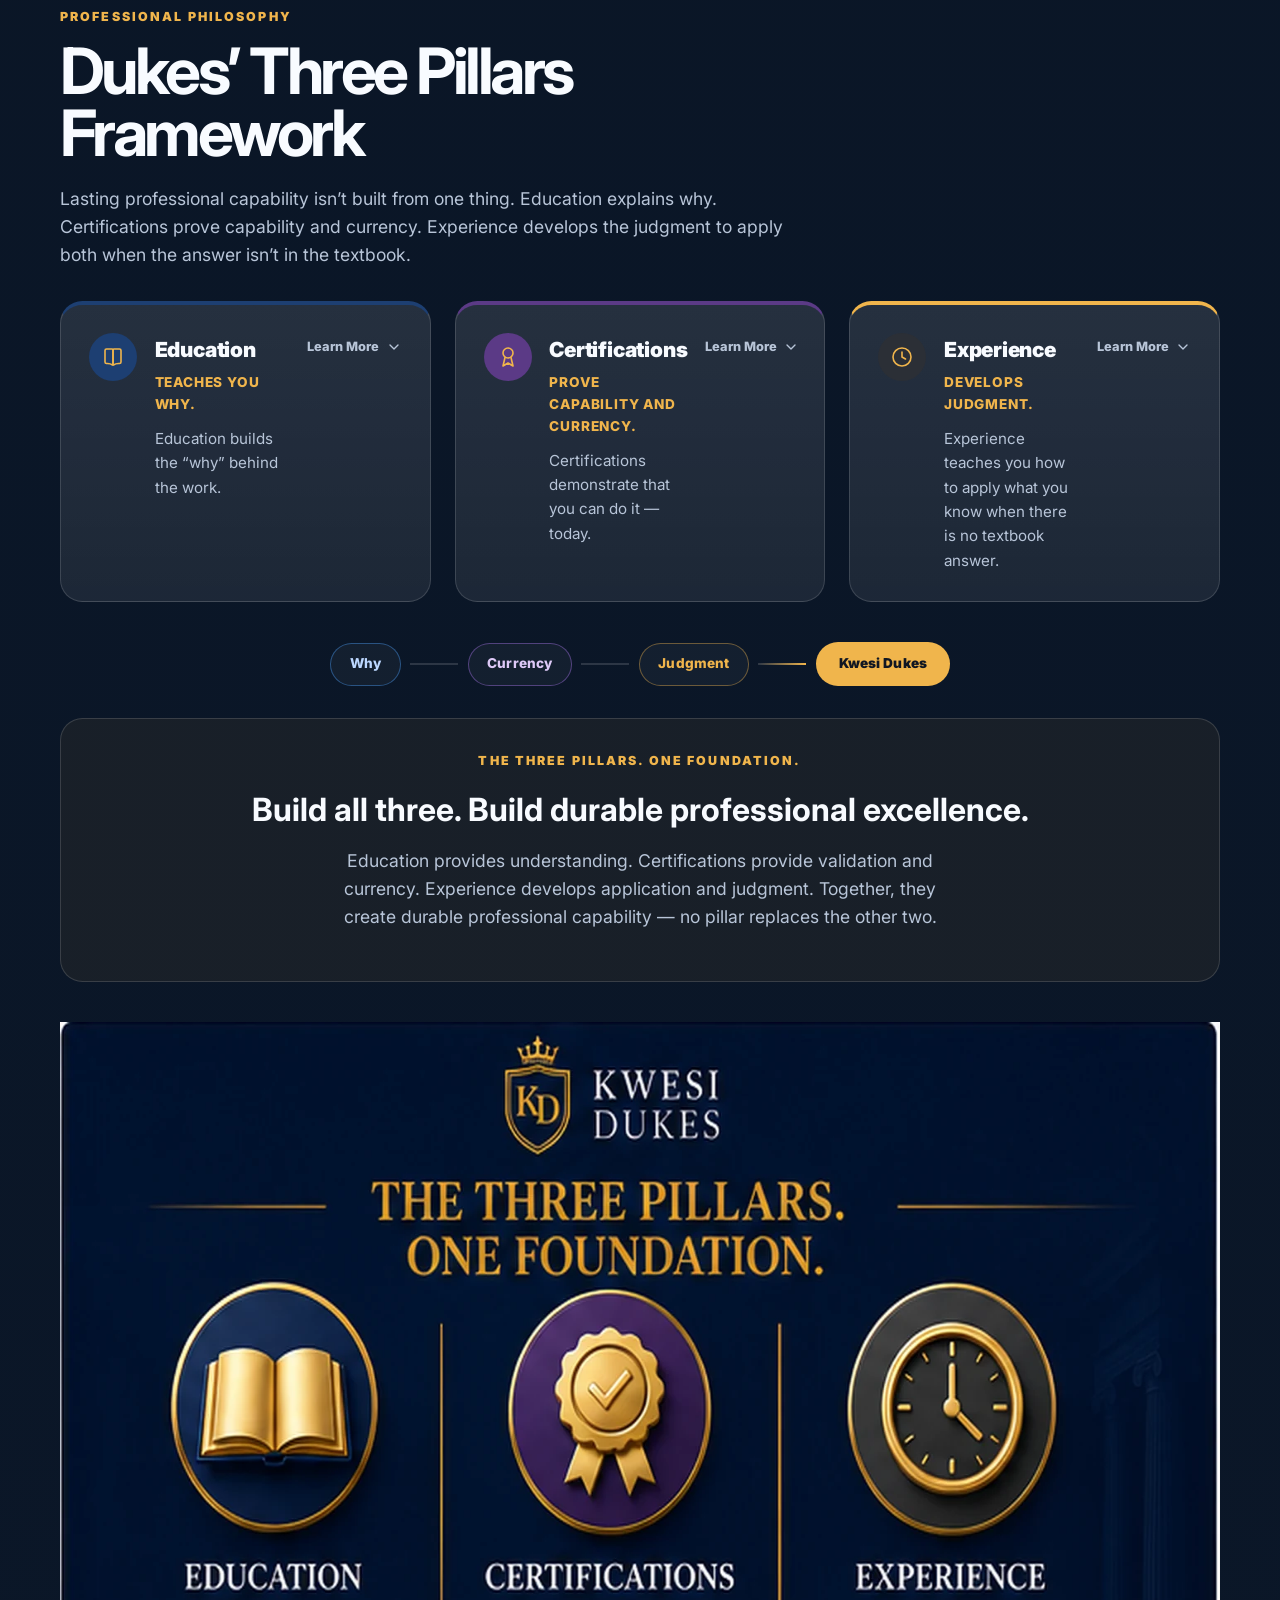
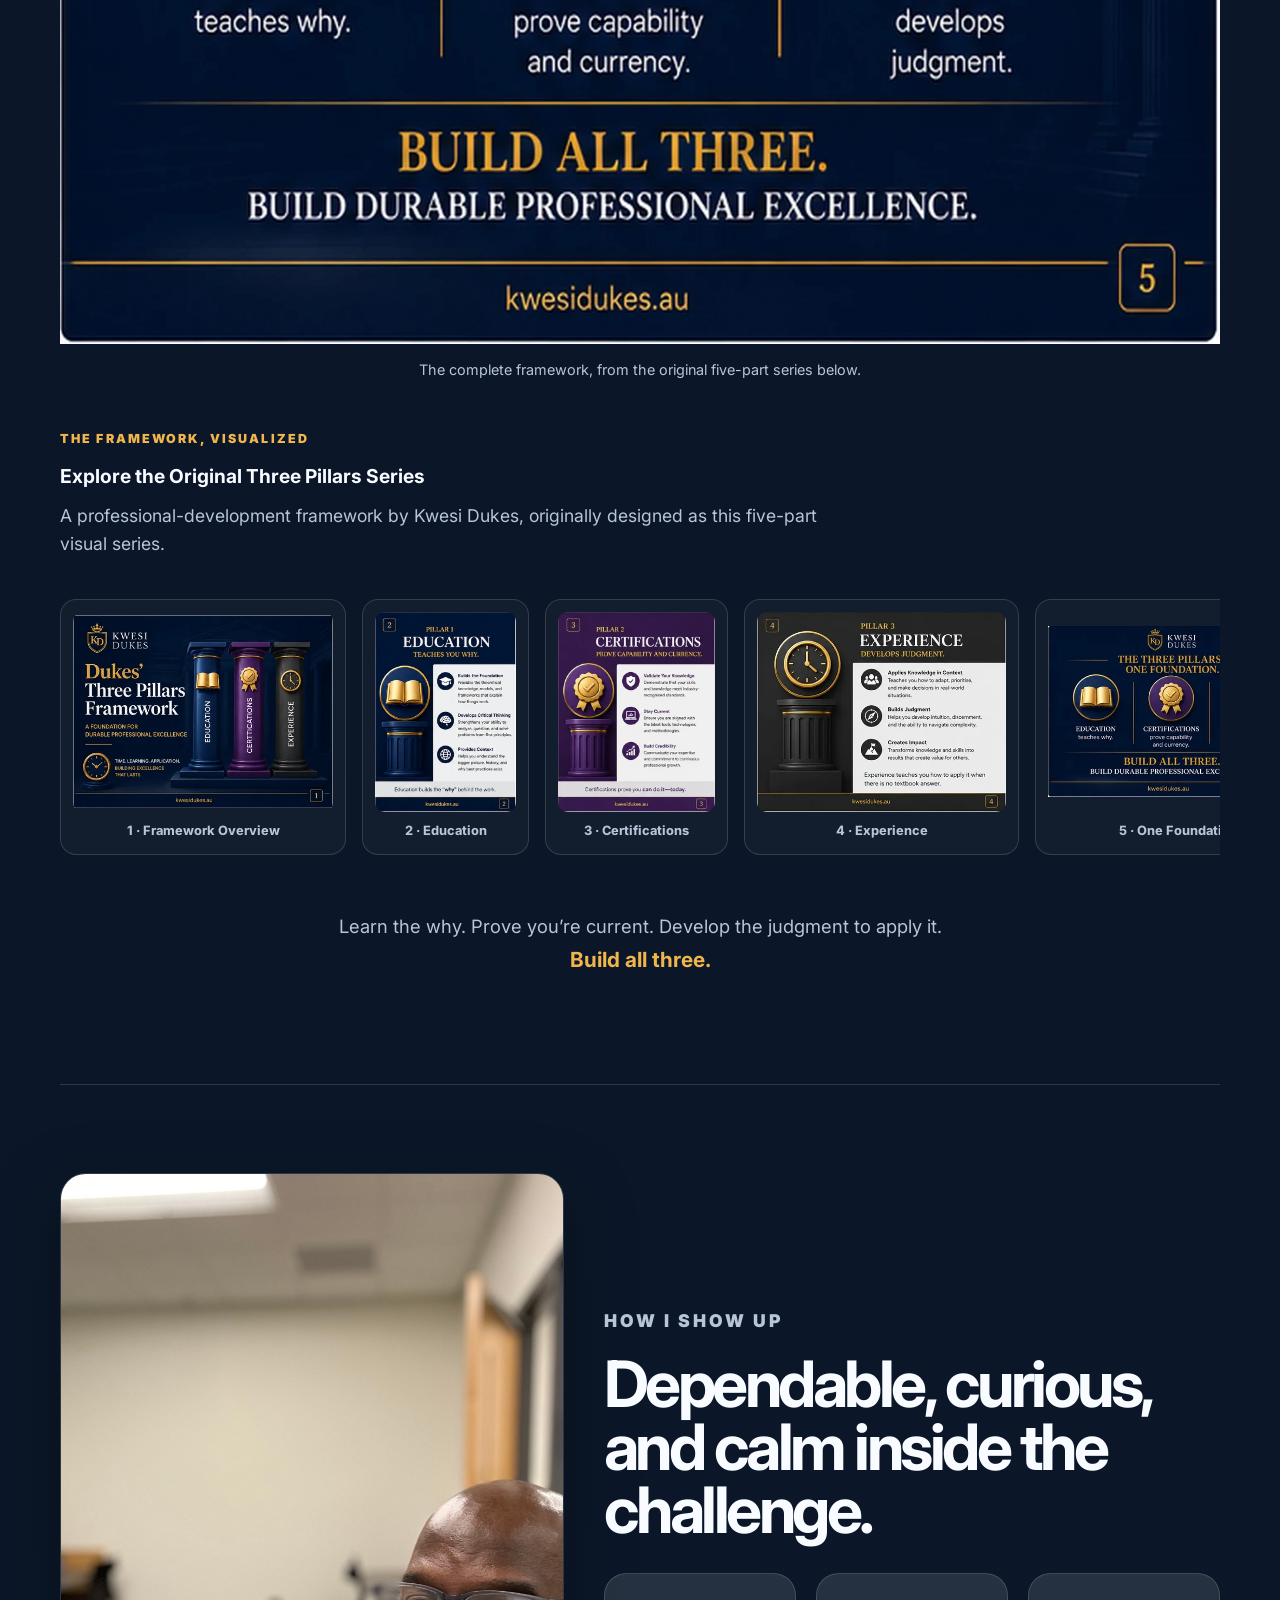
==== commit 76a5e433: "Correct TRG annualized AUD gross to 40 monthly hours" ====
--- a/index.html
+++ b/index.html
@@ -954,13 +954,13 @@
           </article>
           <article class="project-card contract-card">
             <p class="project-context">Current Contract · 2025–Present</p>
-            <div class="contract-title-row"><h3>The Rizen Group</h3><div class="contract-earnings"><span>12-month gross · AUD</span><strong>A$52,991</strong></div></div>
+            <div class="contract-title-row"><h3>The Rizen Group</h3><div class="contract-earnings"><span>12-month gross · AUD</span><strong>A$48,915</strong></div></div>
             <p class="contract-role">Director of IT Solutions (Consulting)</p>
             <p>Remote IT delivery for client environments, including Microsoft 365, Entra ID, Intune, security remediation, DealCloud administration and troubleshooting.</p>
             <div class="project-tags"><span>Microsoft 365</span><span>Security Operations</span><span>DealCloud</span></div>
           </article>
         </div>
-        <p class="contract-disclaimer">Indicative annualized gross, before tax and expenses, assuming 52 billable weeks and stated hours: SoftwareOne 40 hours/week at A$80/hour; Fleet AI 20–30 hours/week at US$150/hour; The Rizen Group 20 hours/fortnight at US$70/hour. USD estimates use approximately US$1 = A$1.4558. Actual contract terms, paid hours, breaks and exchange rates will affect earnings; the SoftwareOne engagement is currently shorter than 12 months.</p>
+        <p class="contract-disclaimer">Indicative annualized gross, before tax and expenses, assuming 52 billable weeks and stated hours: SoftwareOne 40 hours/week at A$80/hour; Fleet AI 20–30 hours/week at US$150/hour; The Rizen Group 40 hours/month at US$70/hour. USD estimates use approximately US$1 = A$1.4558. Actual contract terms, paid hours, breaks and exchange rates will affect earnings; the SoftwareOne engagement is currently shorter than 12 months.</p>
       </section>
 
       <!-- PROFESSIONAL EXPERIENCE -->
--- a/styles.css
+++ b/styles.css
@@ -1827,3 +1827,12 @@
 .contract-role{font-size:1rem;font-weight:800;line-height:1.55;color:var(--text);margin:.1rem 0}
 .current-contract-grid .project-context,.experience-grid .project-context{margin:0;color:var(--gold)}
 .experience-grid .project-link{margin-top:auto;align-self:flex-start}
+
+/* Current contracts: consistent annualized gross presentation */
+.contract-title-row{display:flex;flex-wrap:wrap;justify-content:space-between;align-items:flex-start;gap:.8rem 1rem}
+.contract-title-row h3{margin:0;min-width:0;flex:1 1 130px}
+.contract-earnings{display:flex;flex-direction:column;gap:.35rem;text-align:right;flex:0 1 auto}
+.contract-earnings span{font-size:.7rem;text-transform:uppercase;letter-spacing:.08em;font-weight:700;color:var(--muted)}
+.contract-earnings strong{font-size:clamp(1.06rem,1.8vw,1.35rem);color:var(--gold);font-variant-numeric:tabular-nums;white-space:nowrap}
+.contract-disclaimer{font-size:.78rem;line-height:1.7;max-width:980px;color:var(--muted);margin-top:1.1rem}
+@media(max-width:560px){.contract-title-row{display:block}.contract-earnings{text-align:left;margin-top:.75rem}.contract-earnings strong{white-space:normal}}
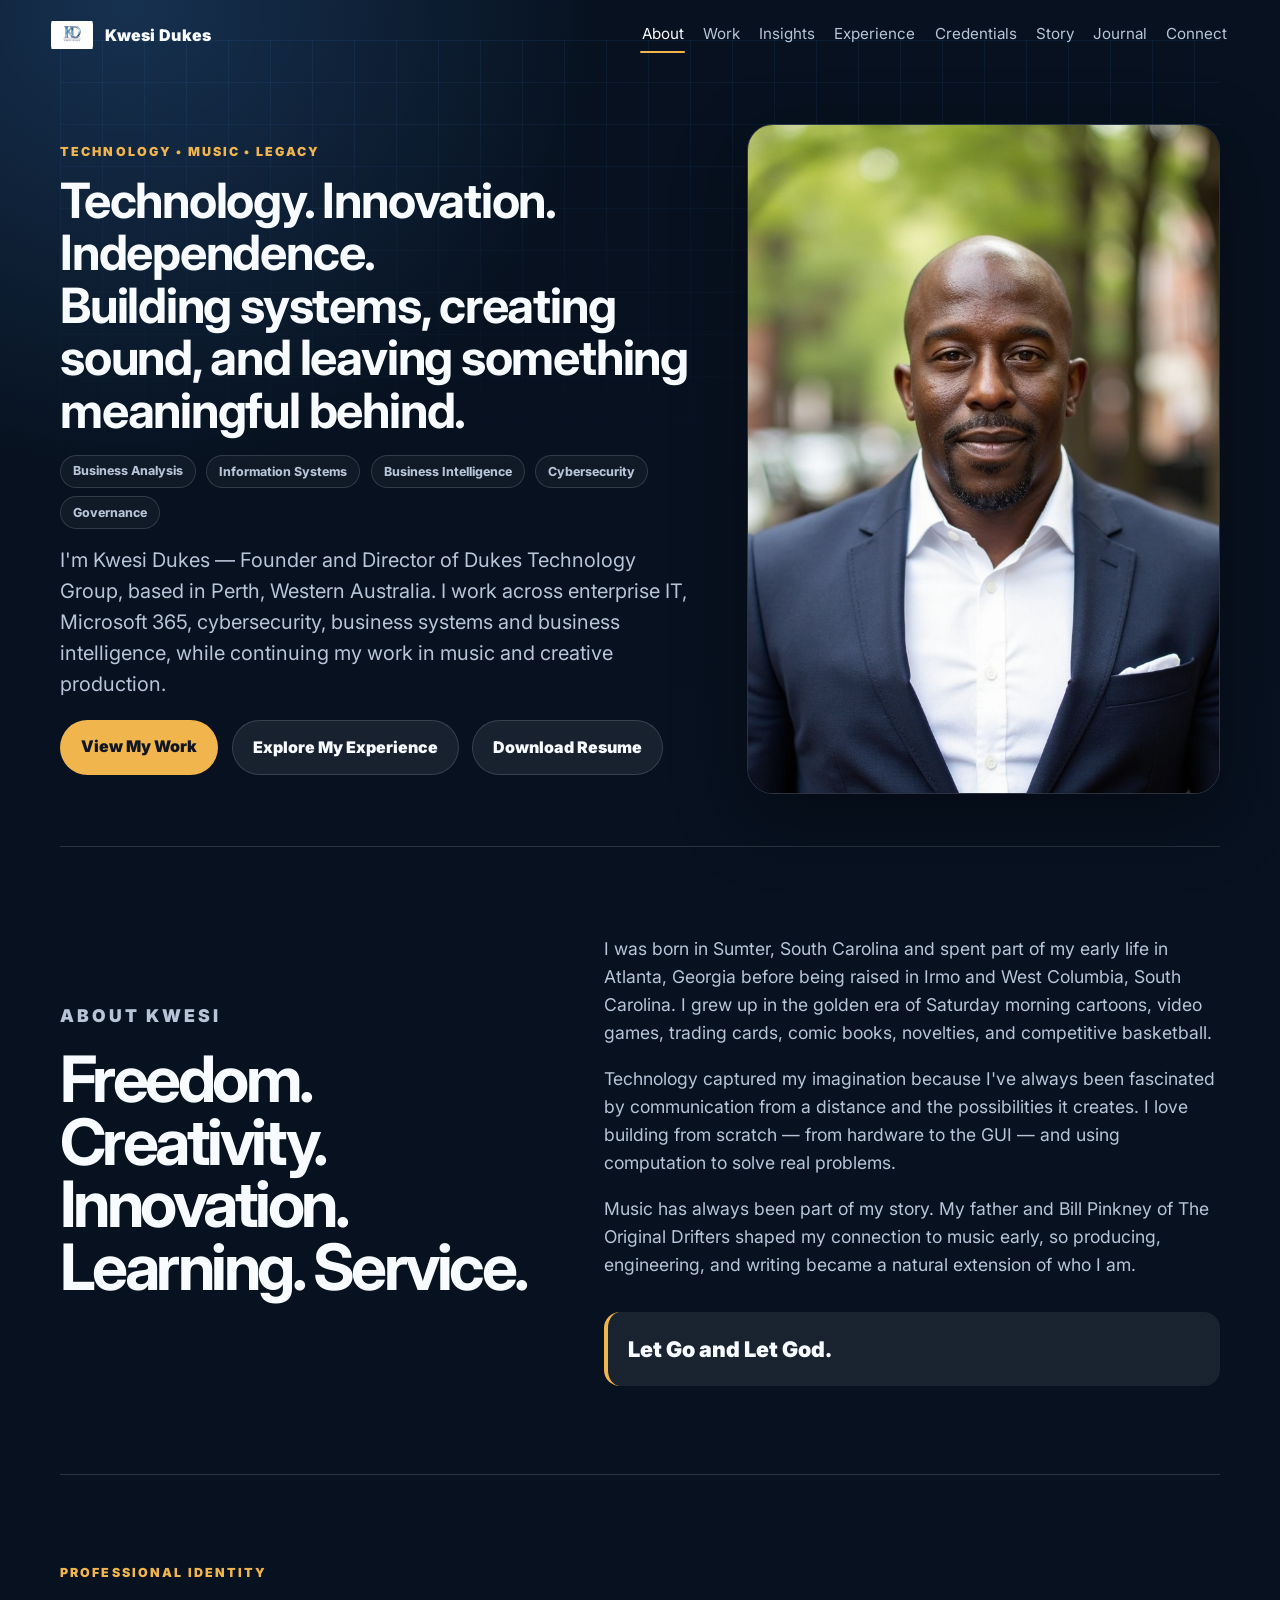
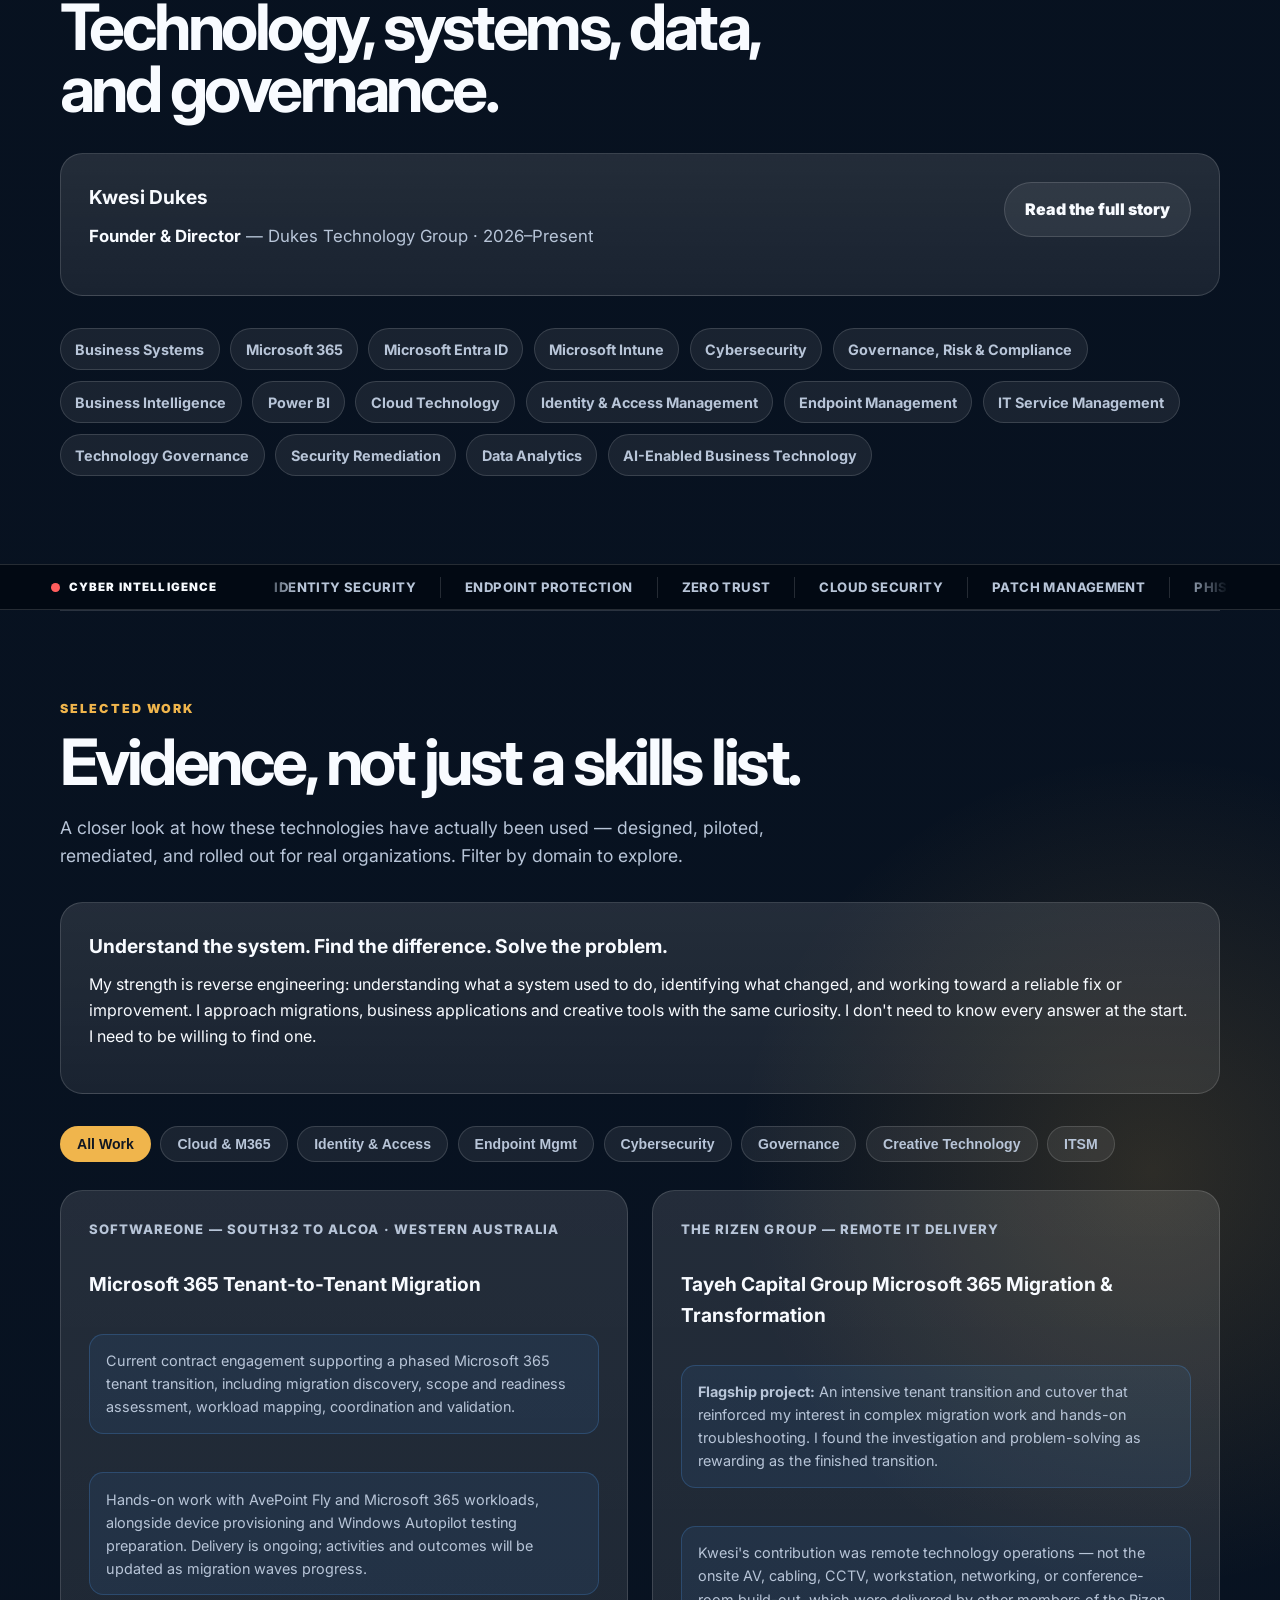
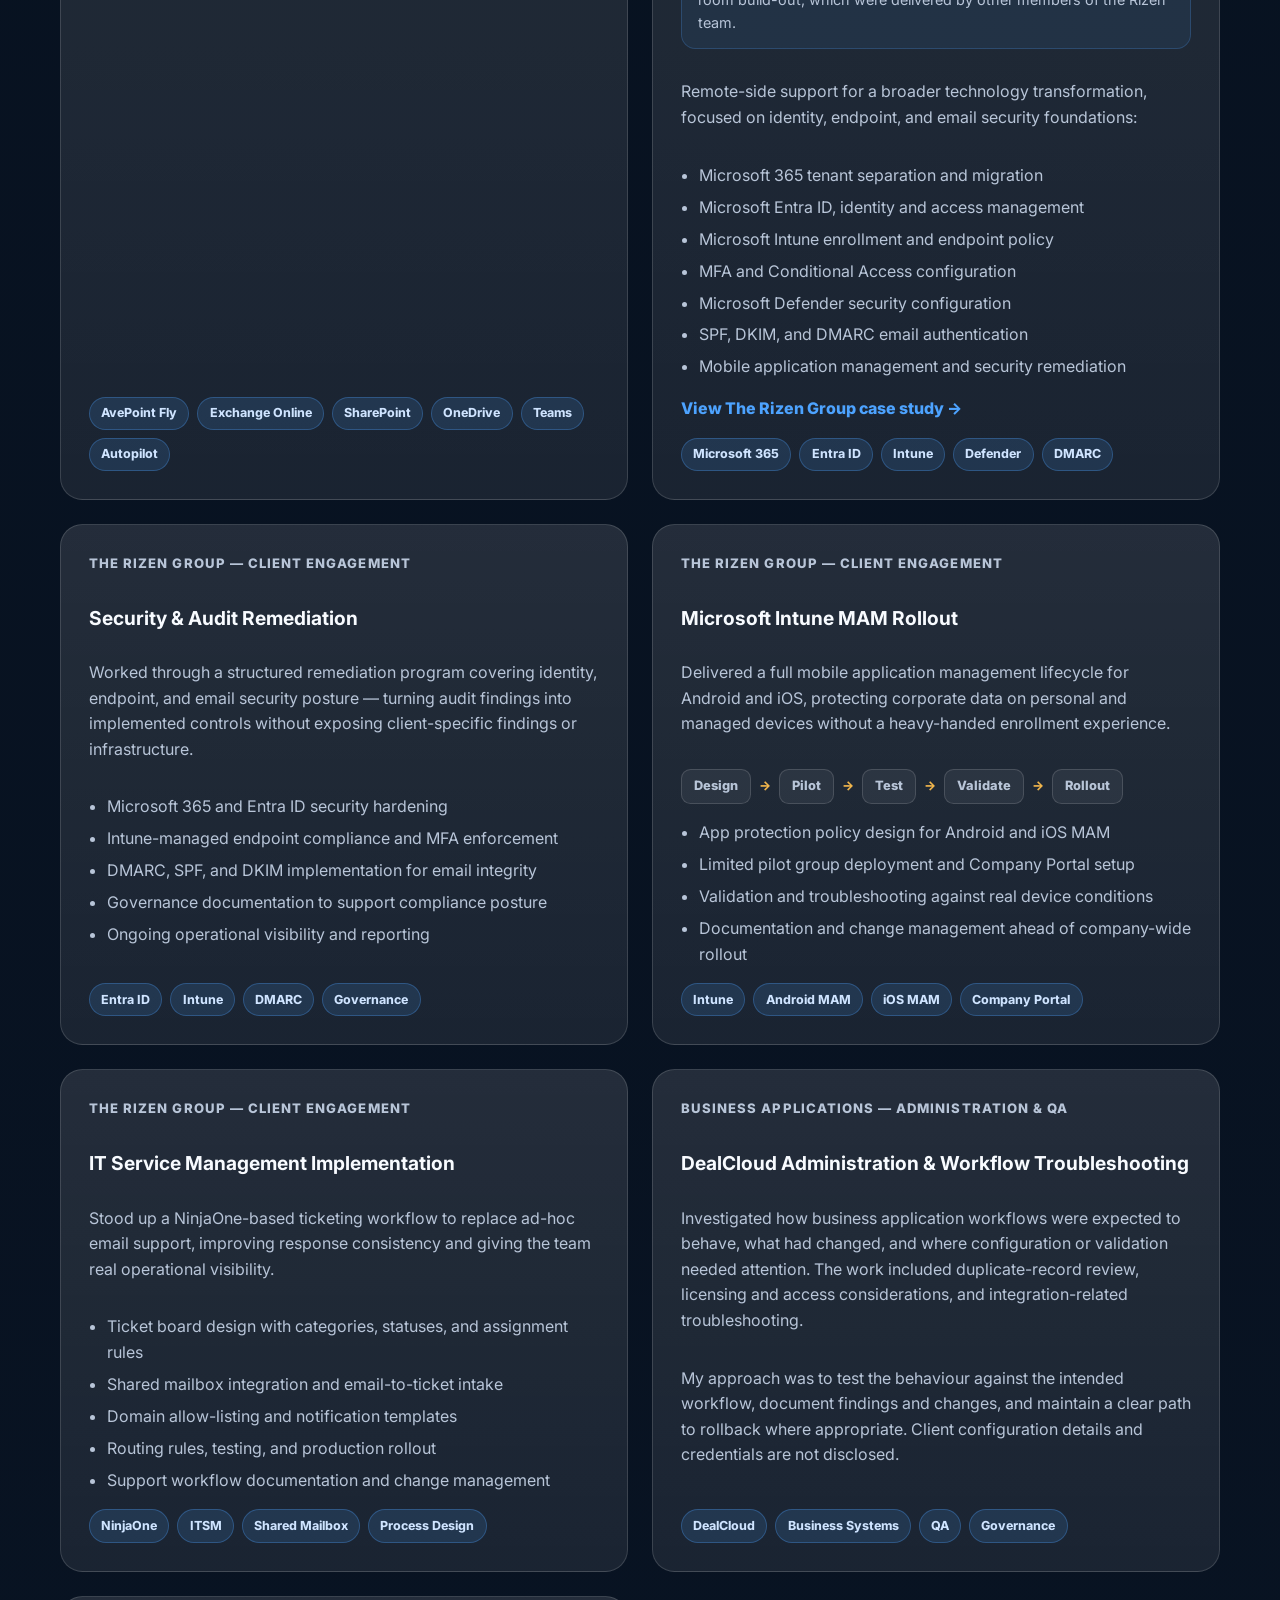
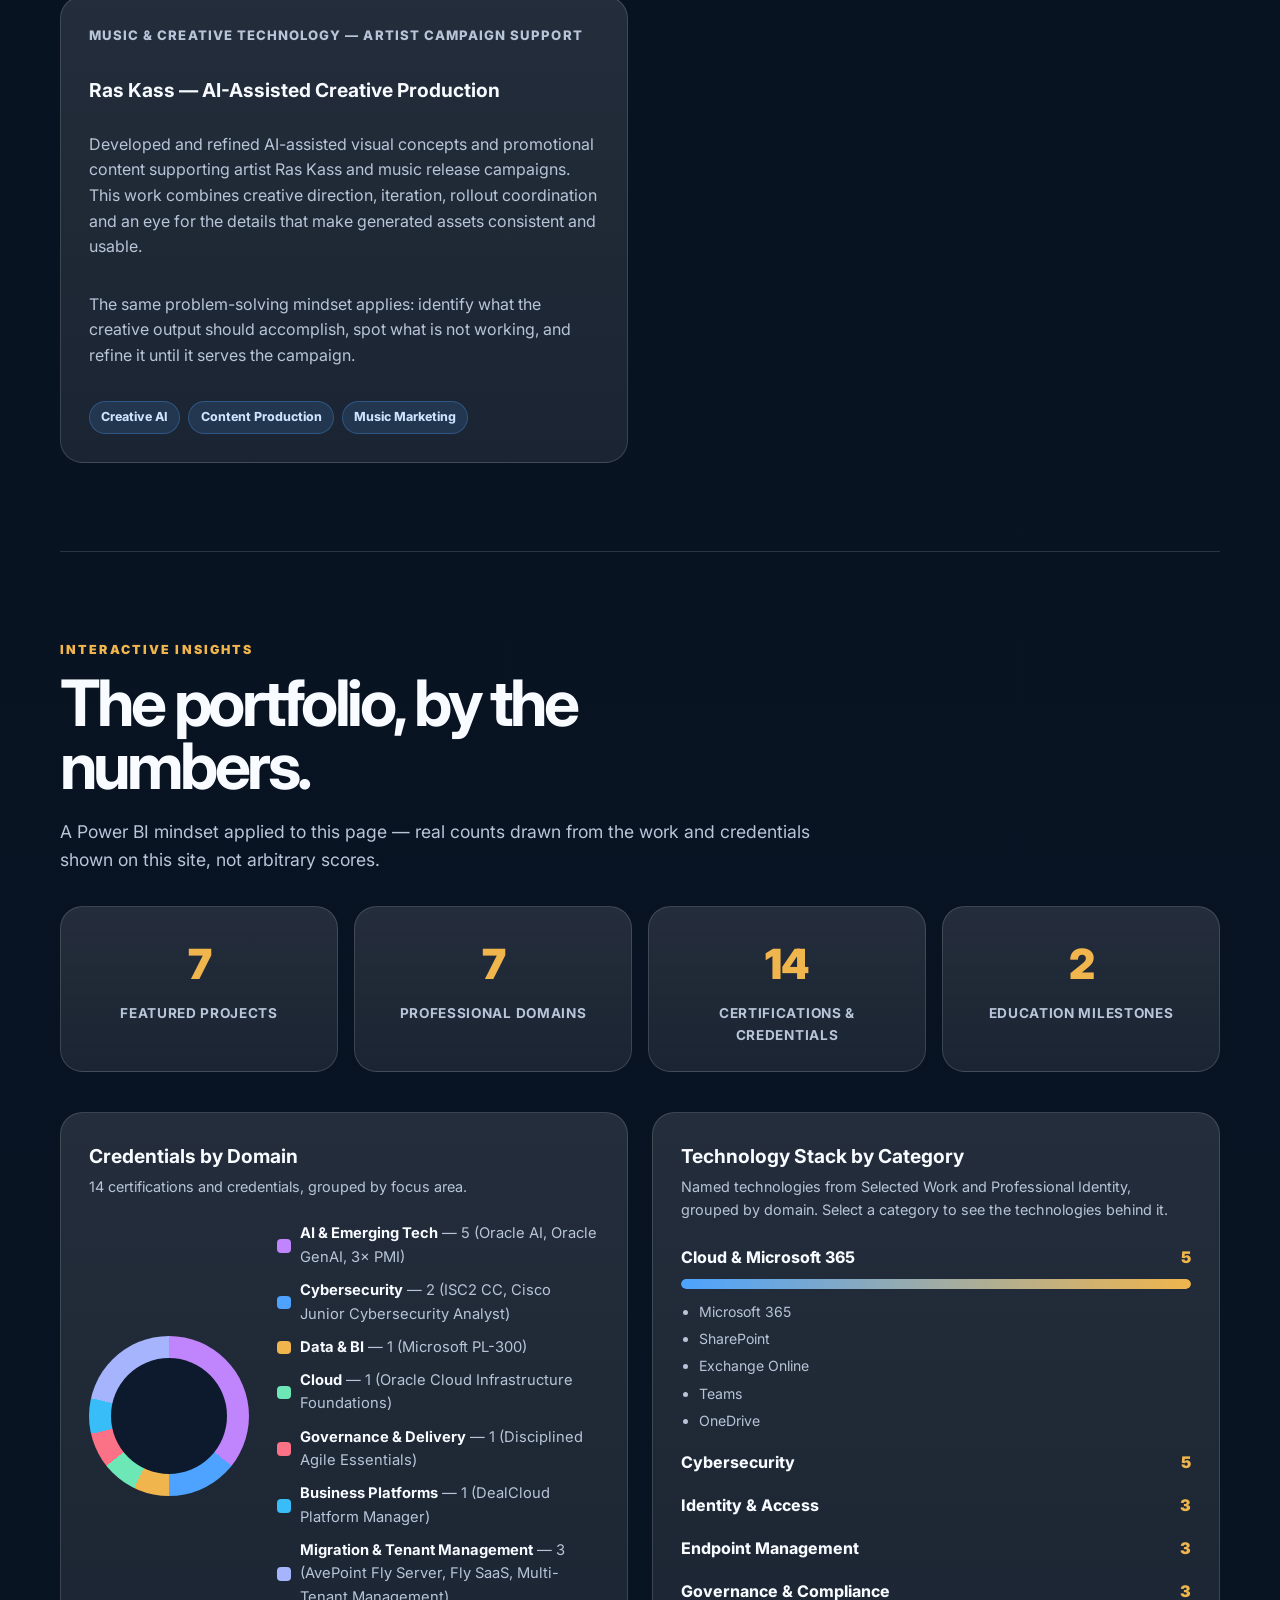
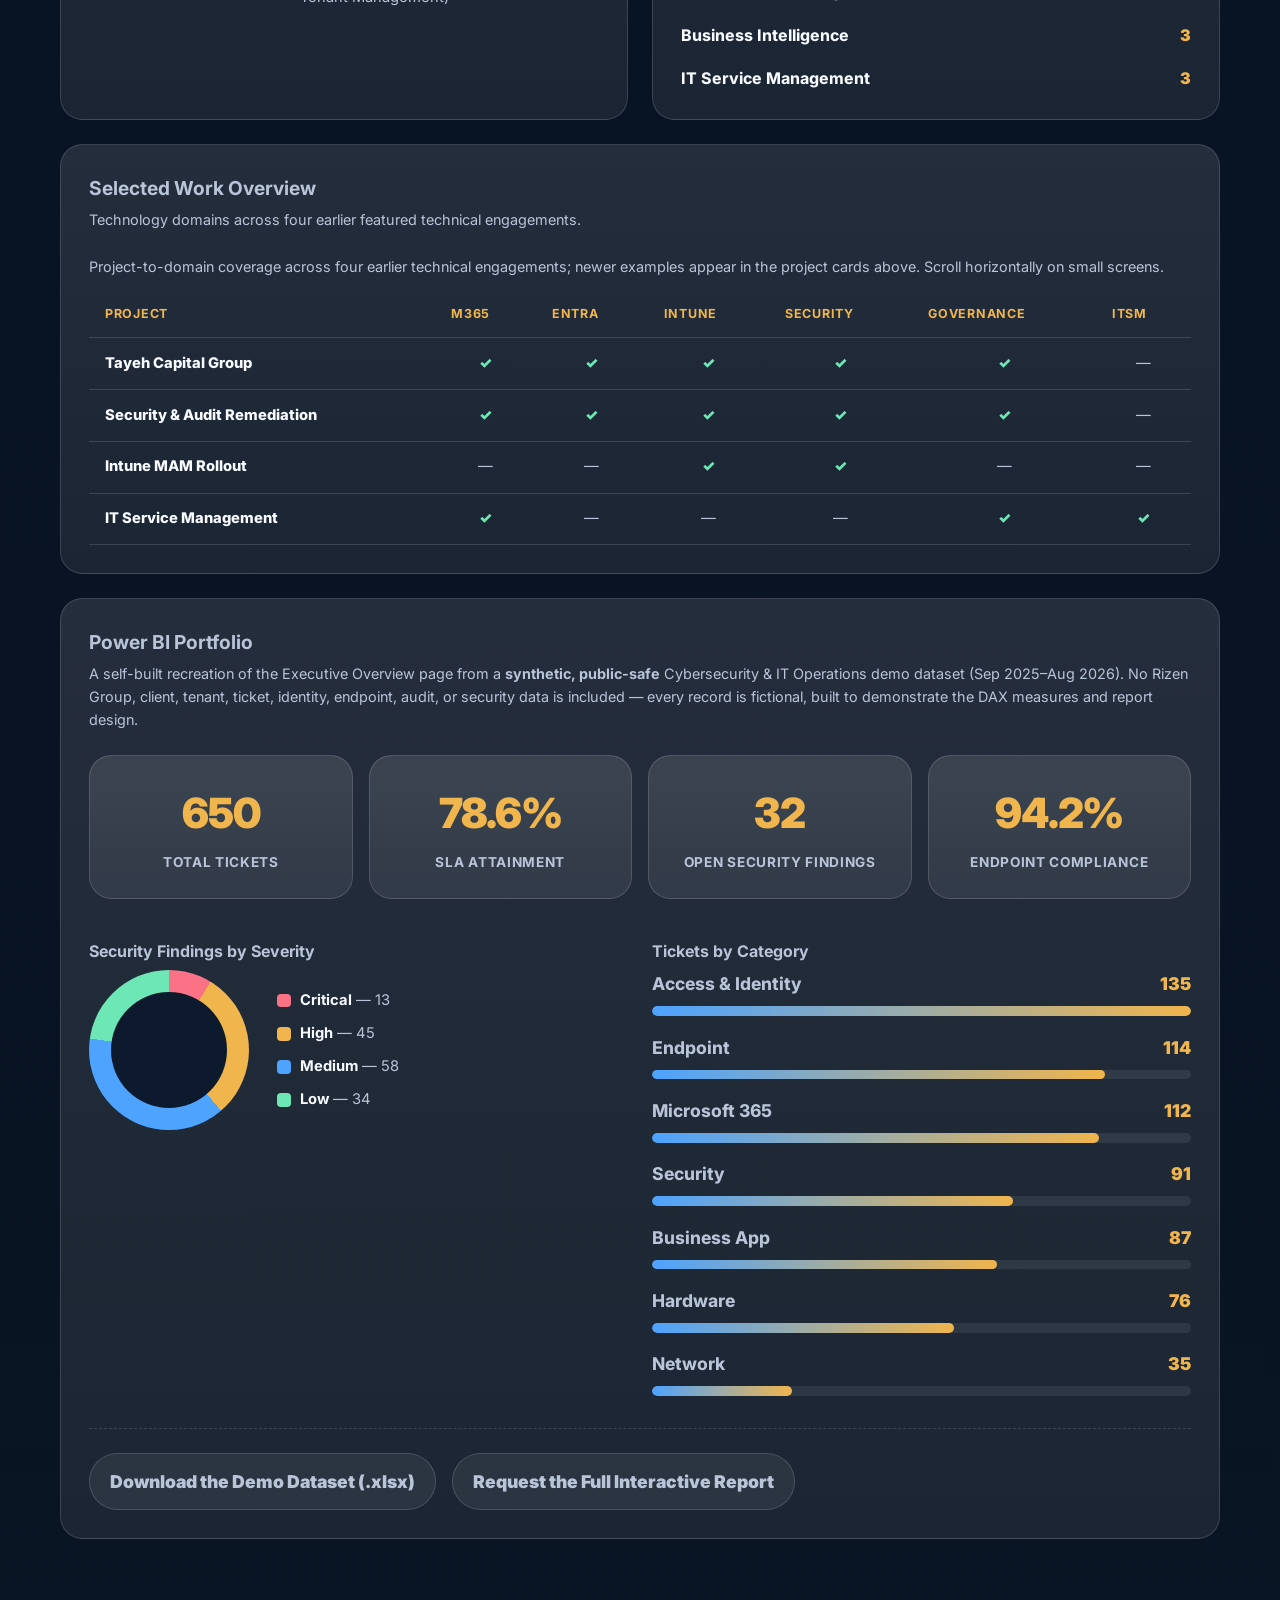
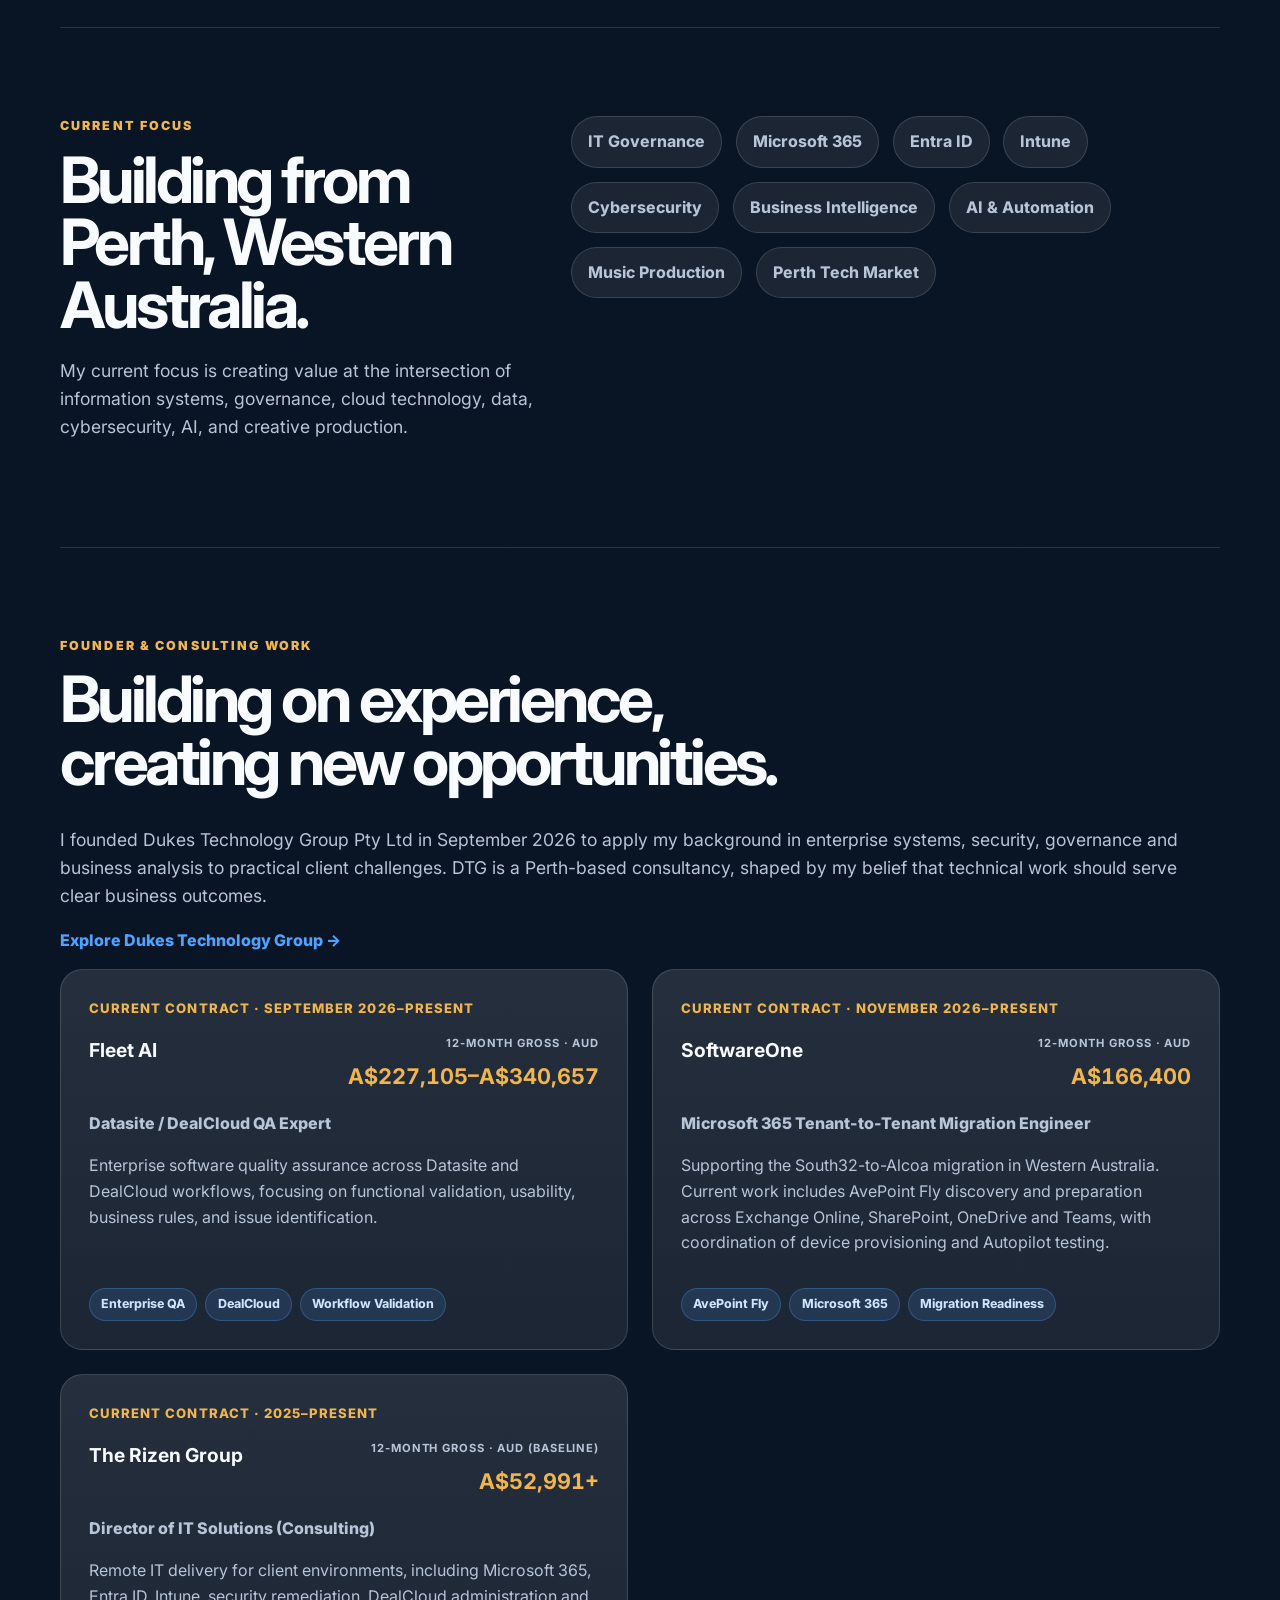
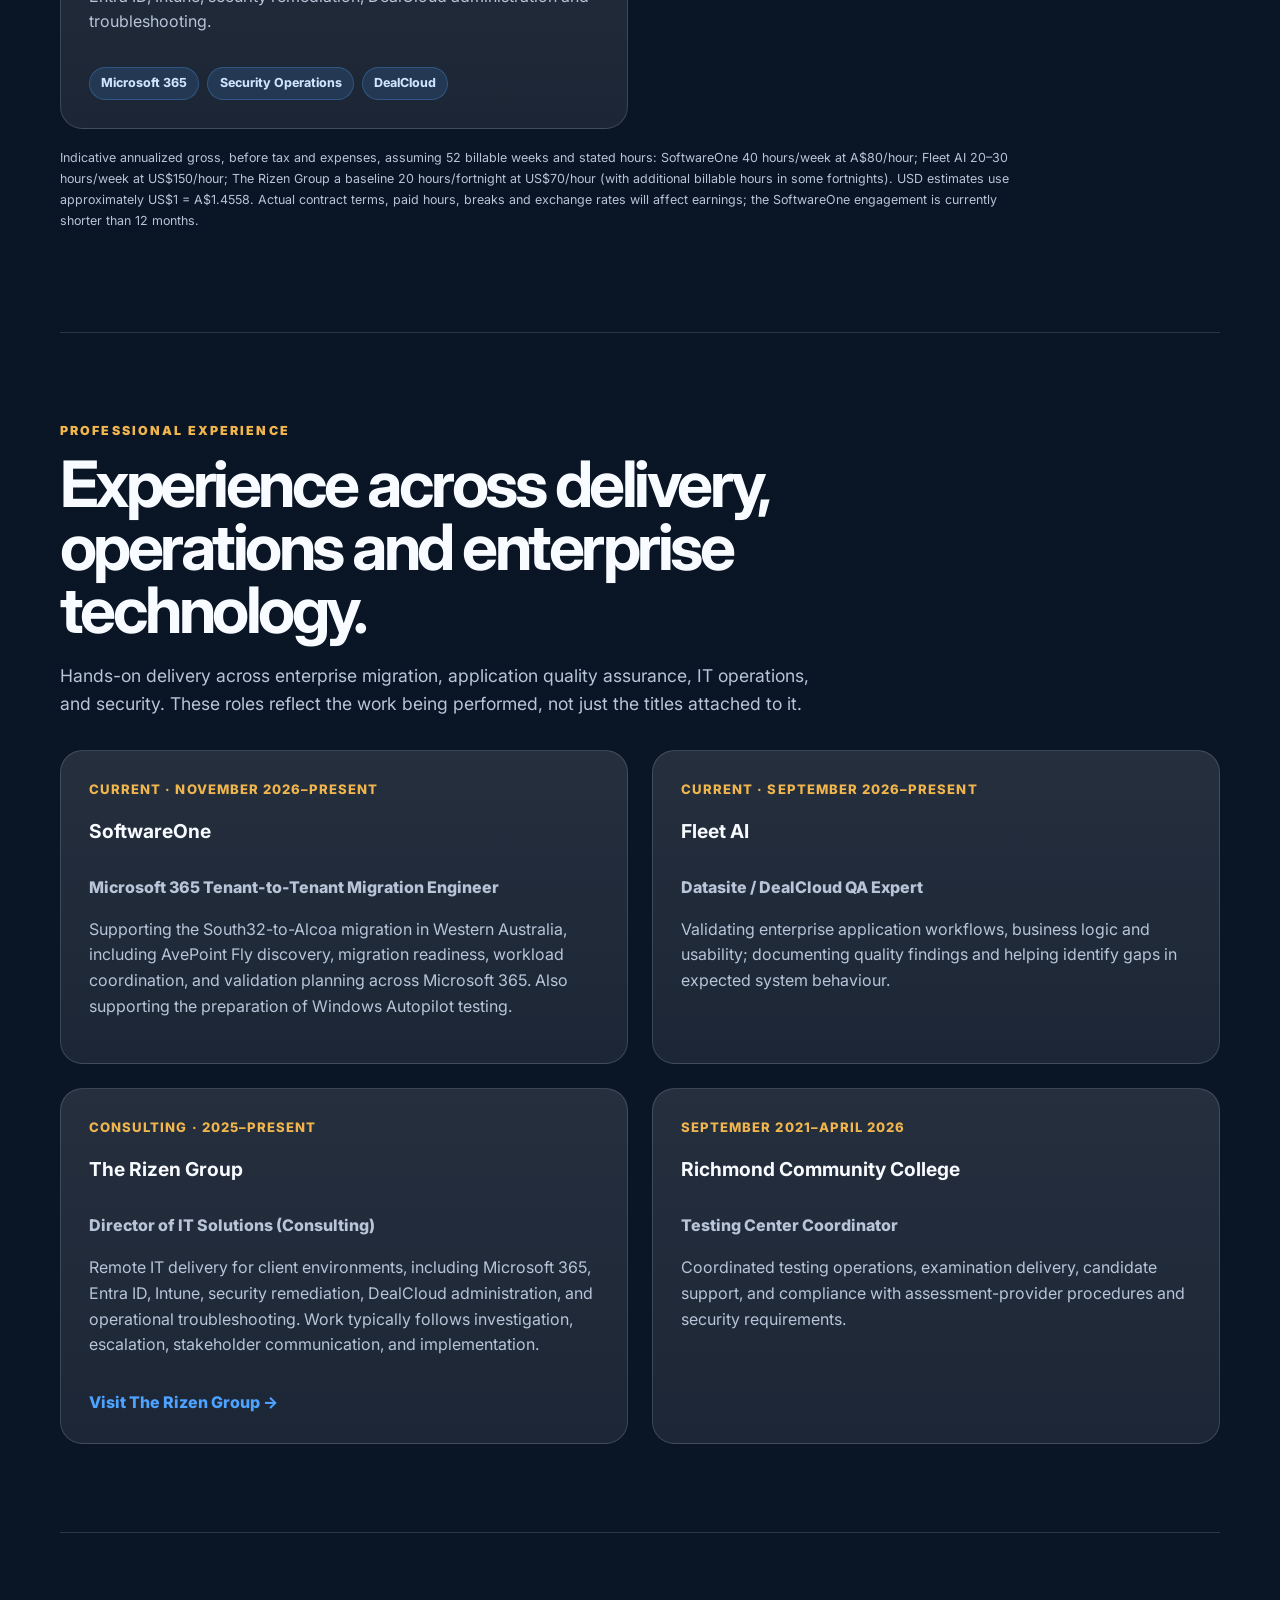
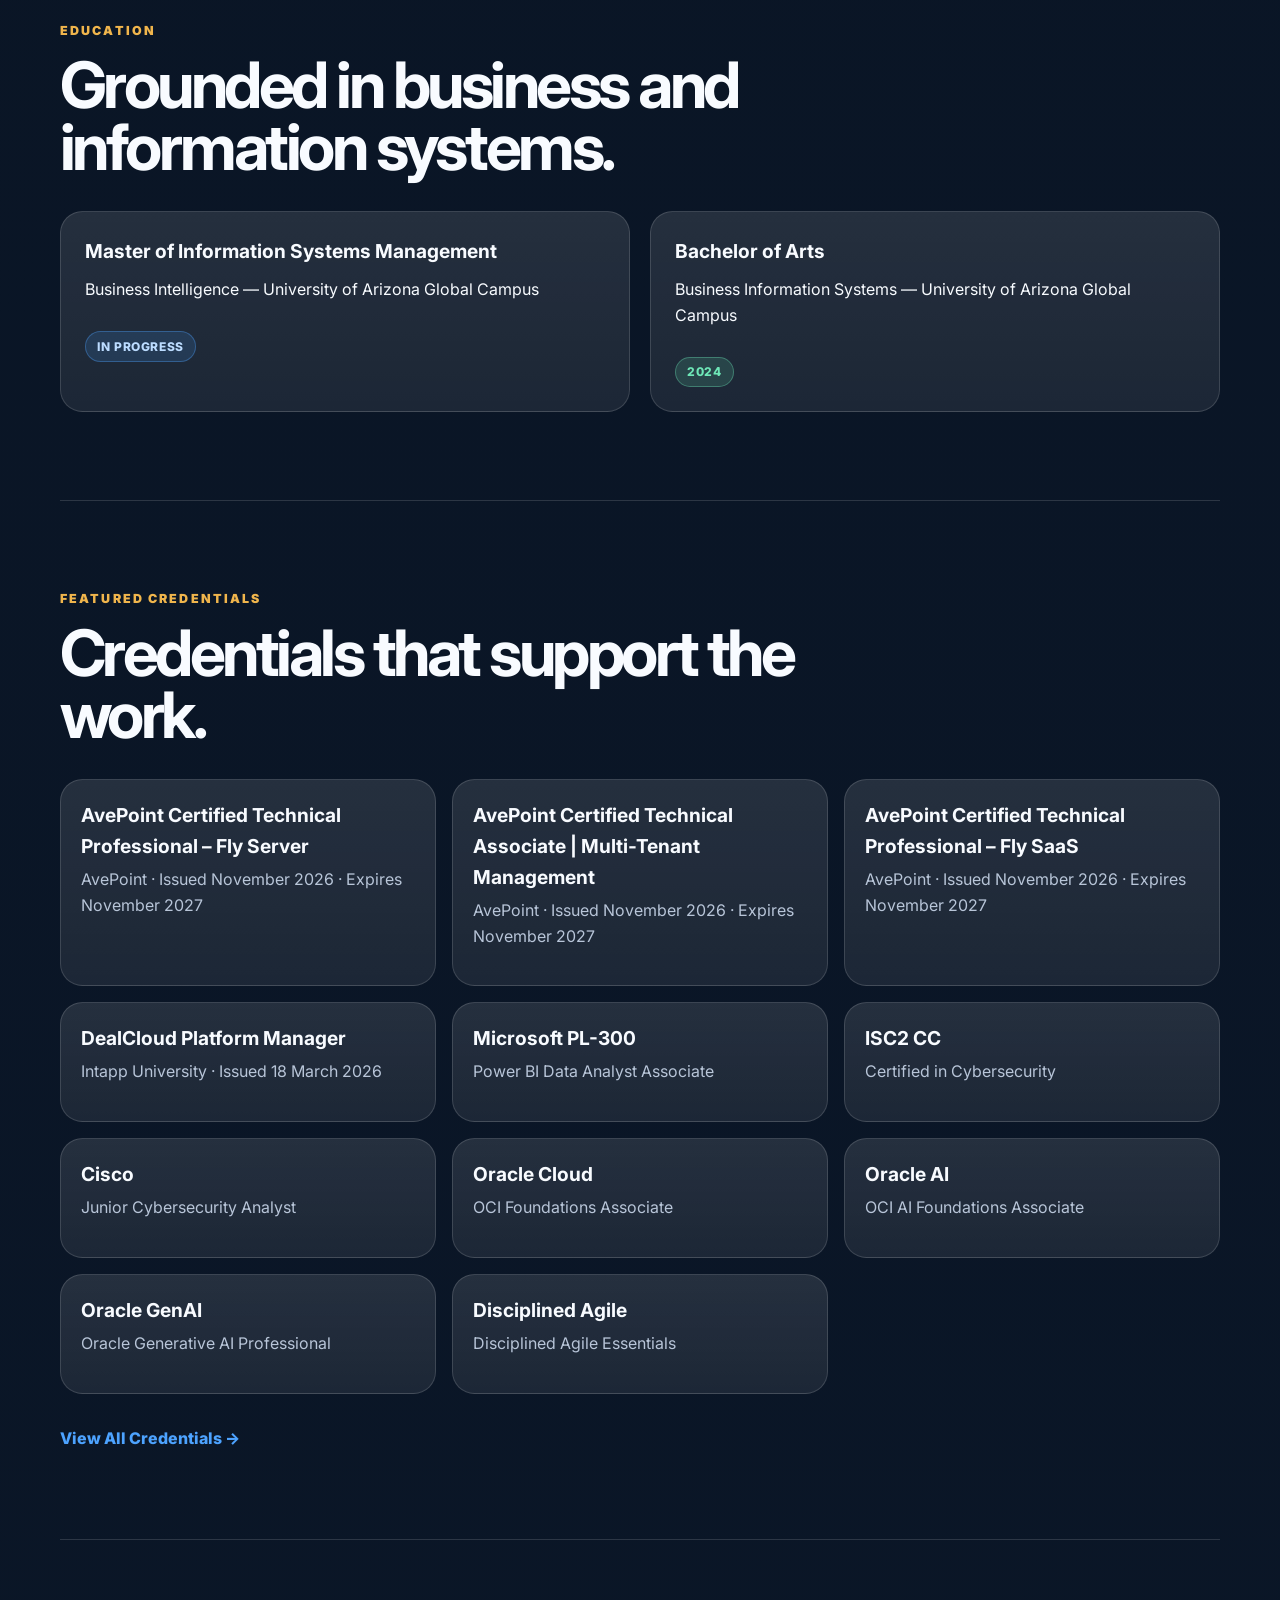
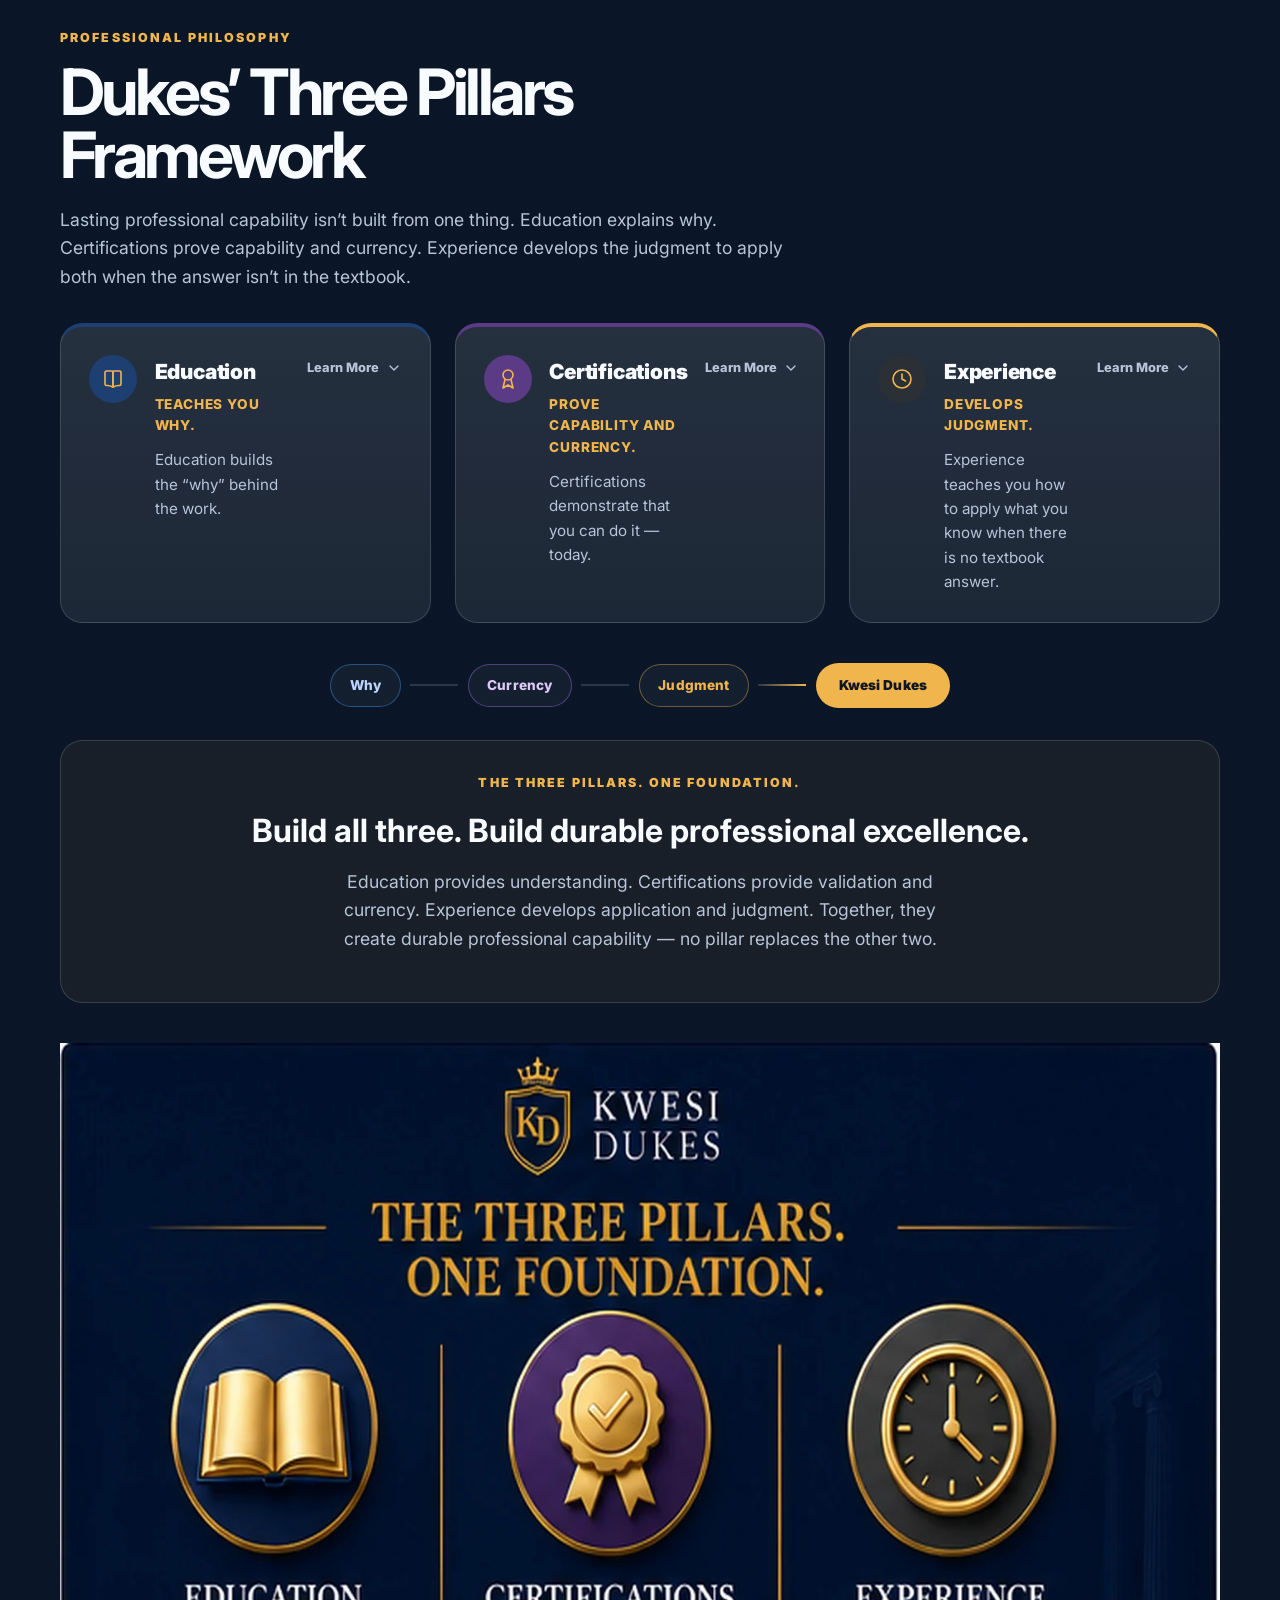
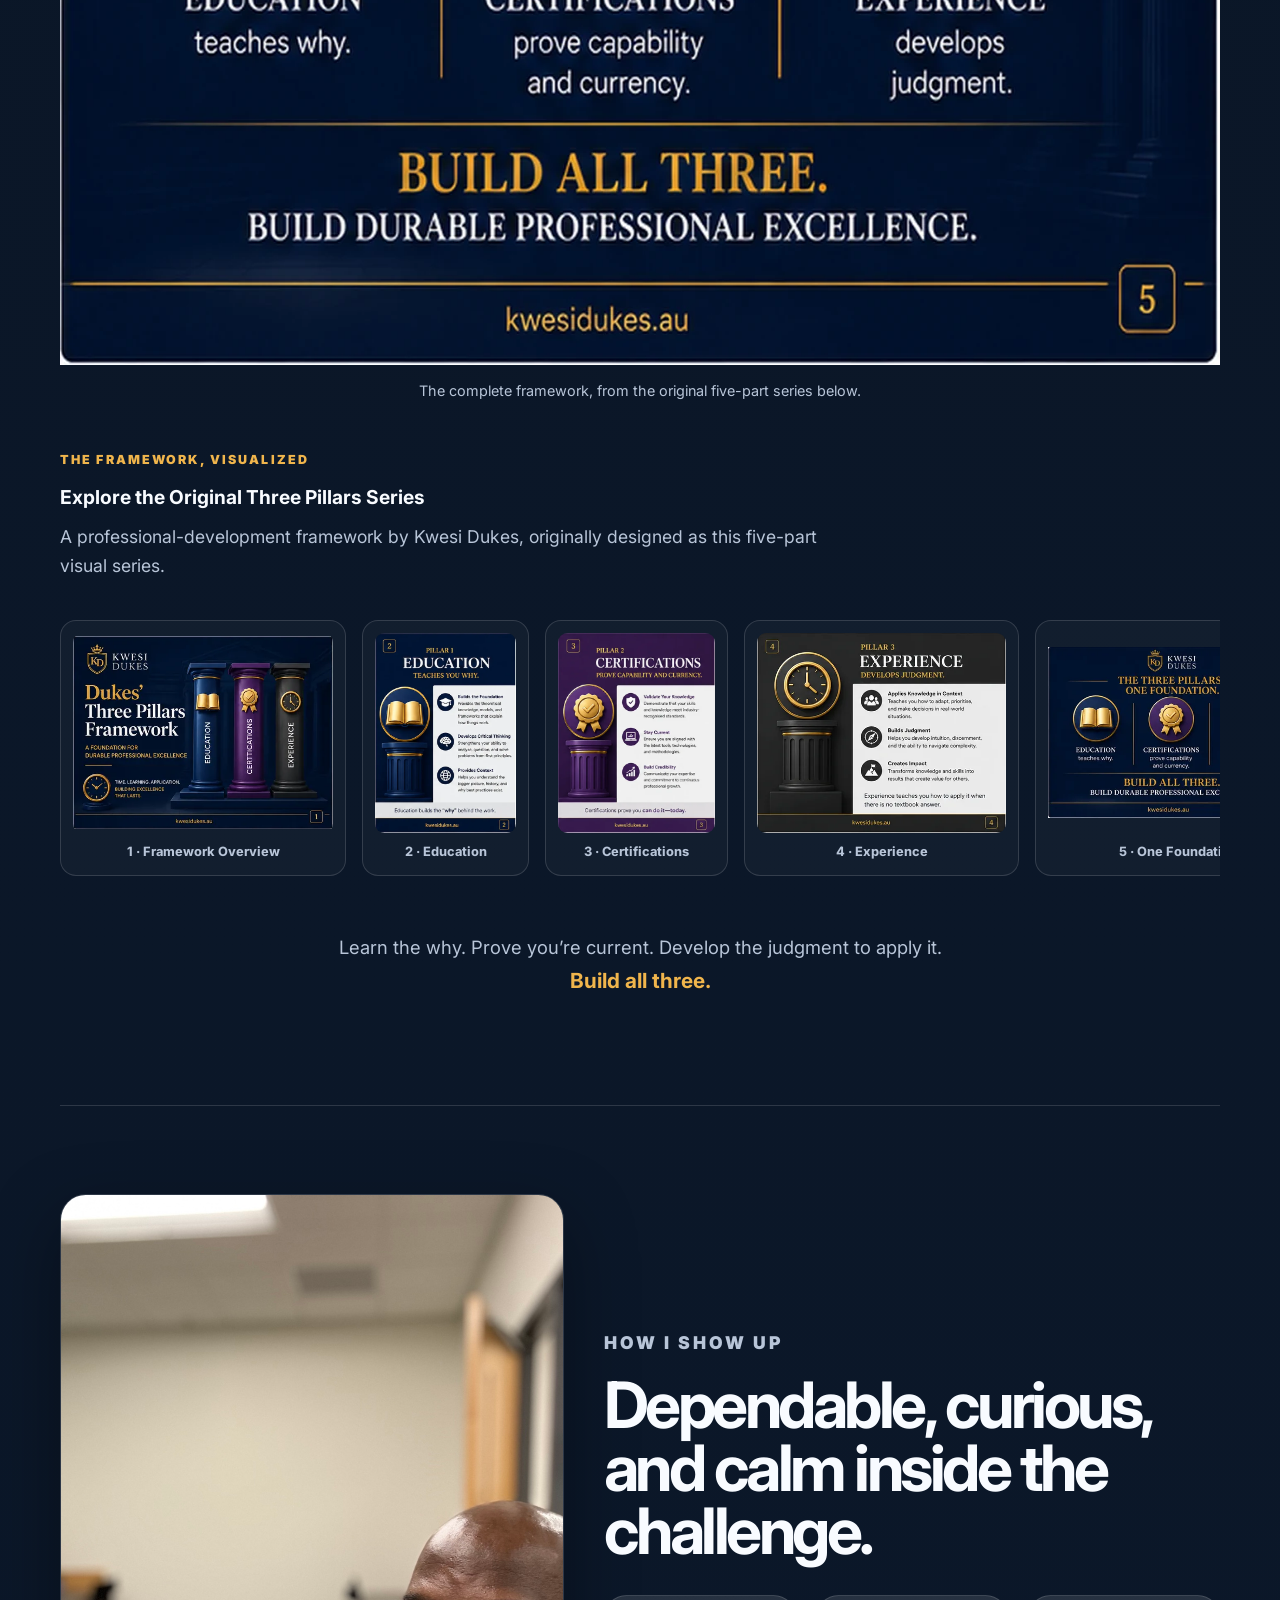
==== commit 4a88c21a: "Restore TRG fortnightly baseline and reflect variable billable hours" ====
--- a/index.html
+++ b/index.html
@@ -954,13 +954,13 @@
           </article>
           <article class="project-card contract-card">
             <p class="project-context">Current Contract · 2025–Present</p>
-            <div class="contract-title-row"><h3>The Rizen Group</h3><div class="contract-earnings"><span>12-month gross · AUD</span><strong>A$48,915</strong></div></div>
+            <div class="contract-title-row"><h3>The Rizen Group</h3><div class="contract-earnings"><span>12-month gross · AUD (baseline)</span><strong>A$52,991+</strong></div></div>
             <p class="contract-role">Director of IT Solutions (Consulting)</p>
             <p>Remote IT delivery for client environments, including Microsoft 365, Entra ID, Intune, security remediation, DealCloud administration and troubleshooting.</p>
             <div class="project-tags"><span>Microsoft 365</span><span>Security Operations</span><span>DealCloud</span></div>
           </article>
         </div>
-        <p class="contract-disclaimer">Indicative annualized gross, before tax and expenses, assuming 52 billable weeks and stated hours: SoftwareOne 40 hours/week at A$80/hour; Fleet AI 20–30 hours/week at US$150/hour; The Rizen Group 40 hours/month at US$70/hour. USD estimates use approximately US$1 = A$1.4558. Actual contract terms, paid hours, breaks and exchange rates will affect earnings; the SoftwareOne engagement is currently shorter than 12 months.</p>
+        <p class="contract-disclaimer">Indicative annualized gross, before tax and expenses, assuming 52 billable weeks and stated hours: SoftwareOne 40 hours/week at A$80/hour; Fleet AI 20–30 hours/week at US$150/hour; The Rizen Group a baseline 20 hours/fortnight at US$70/hour (with additional billable hours in some fortnights). USD estimates use approximately US$1 = A$1.4558. Actual contract terms, paid hours, breaks and exchange rates will affect earnings; the SoftwareOne engagement is currently shorter than 12 months.</p>
       </section>
 
       <!-- PROFESSIONAL EXPERIENCE -->
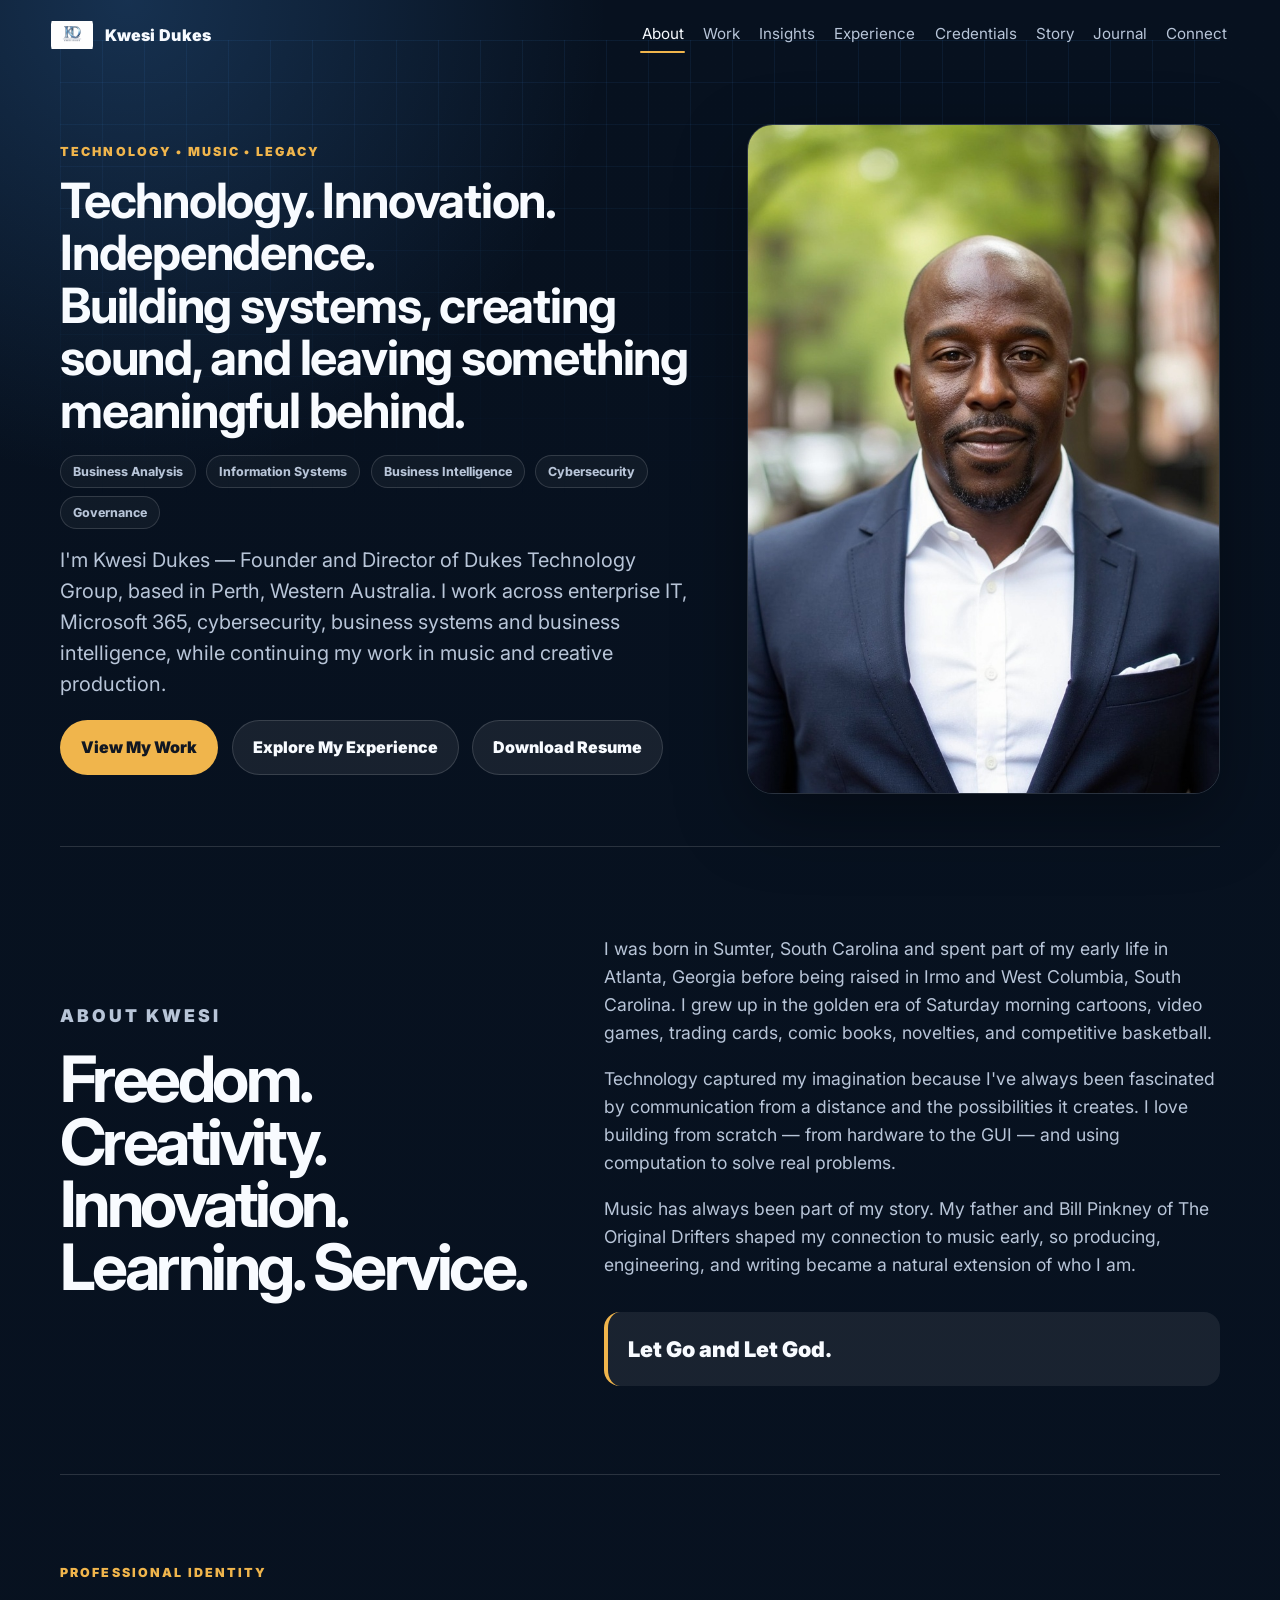
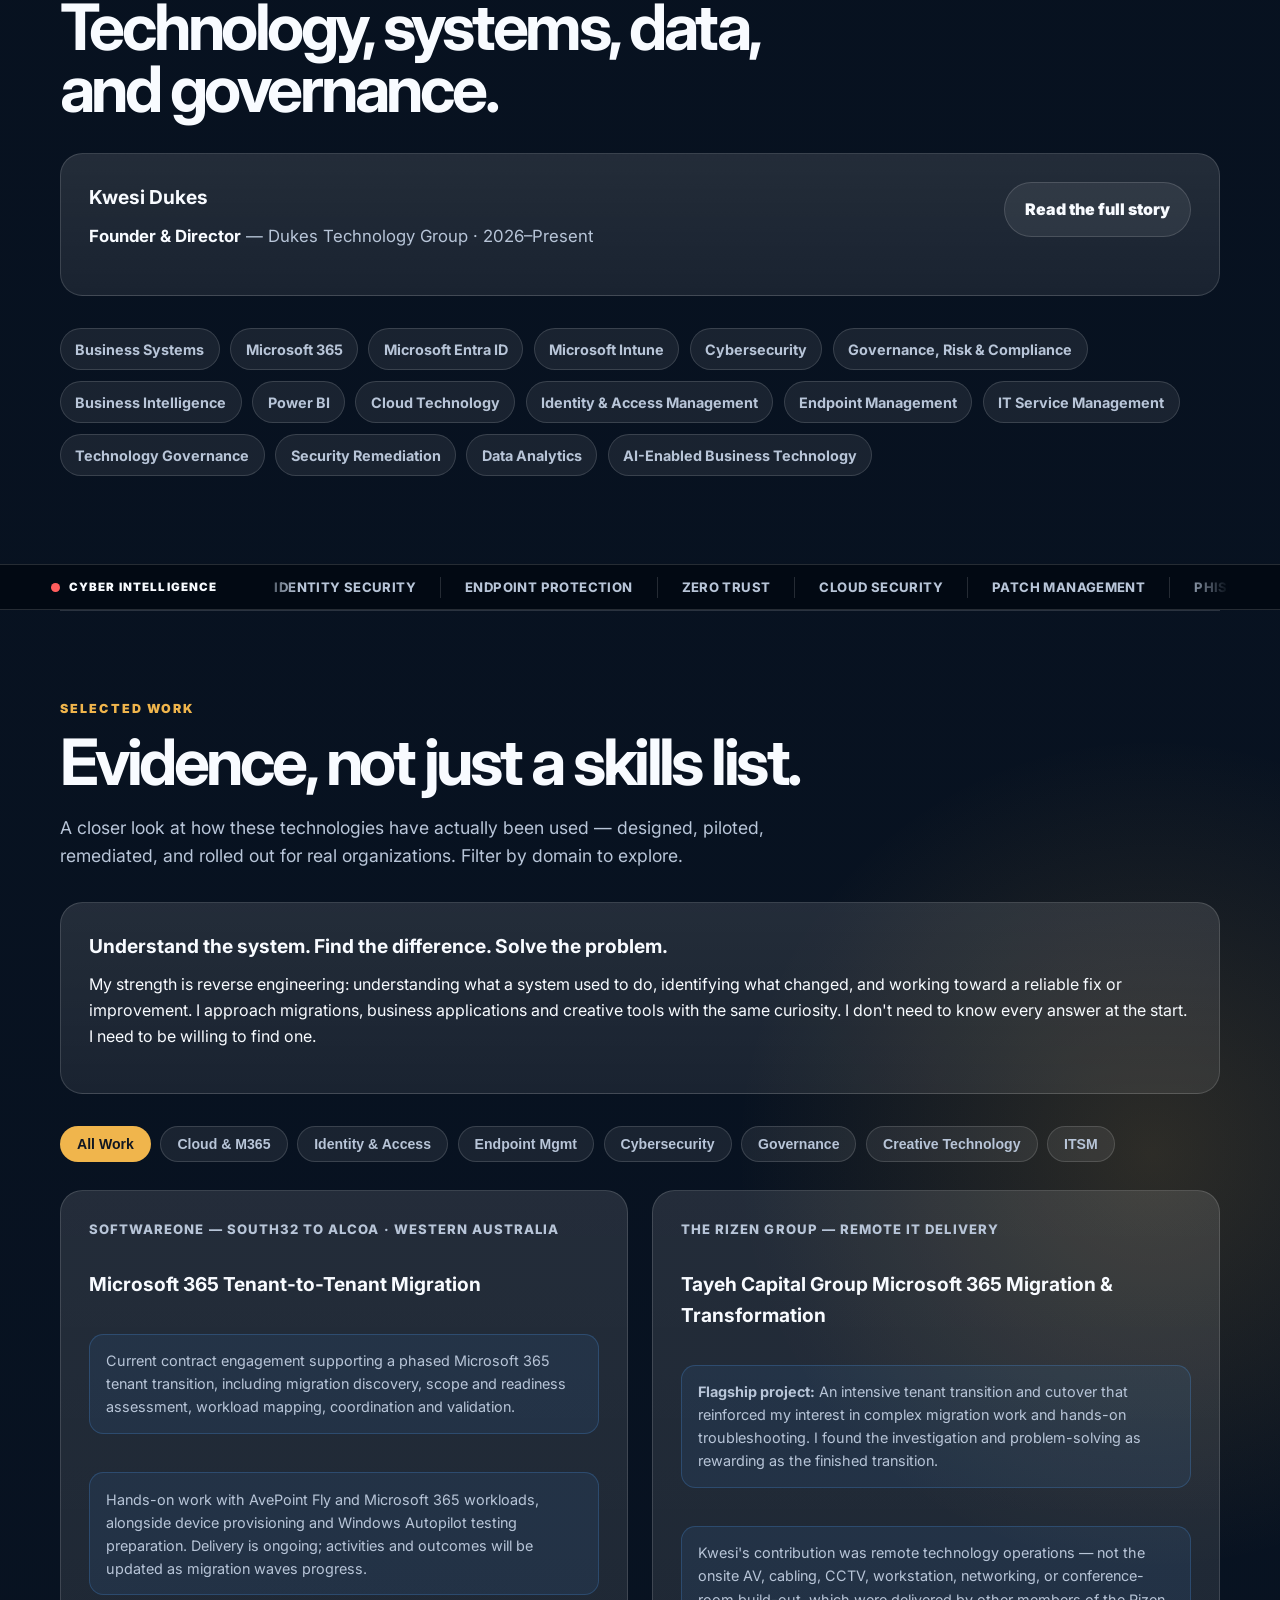
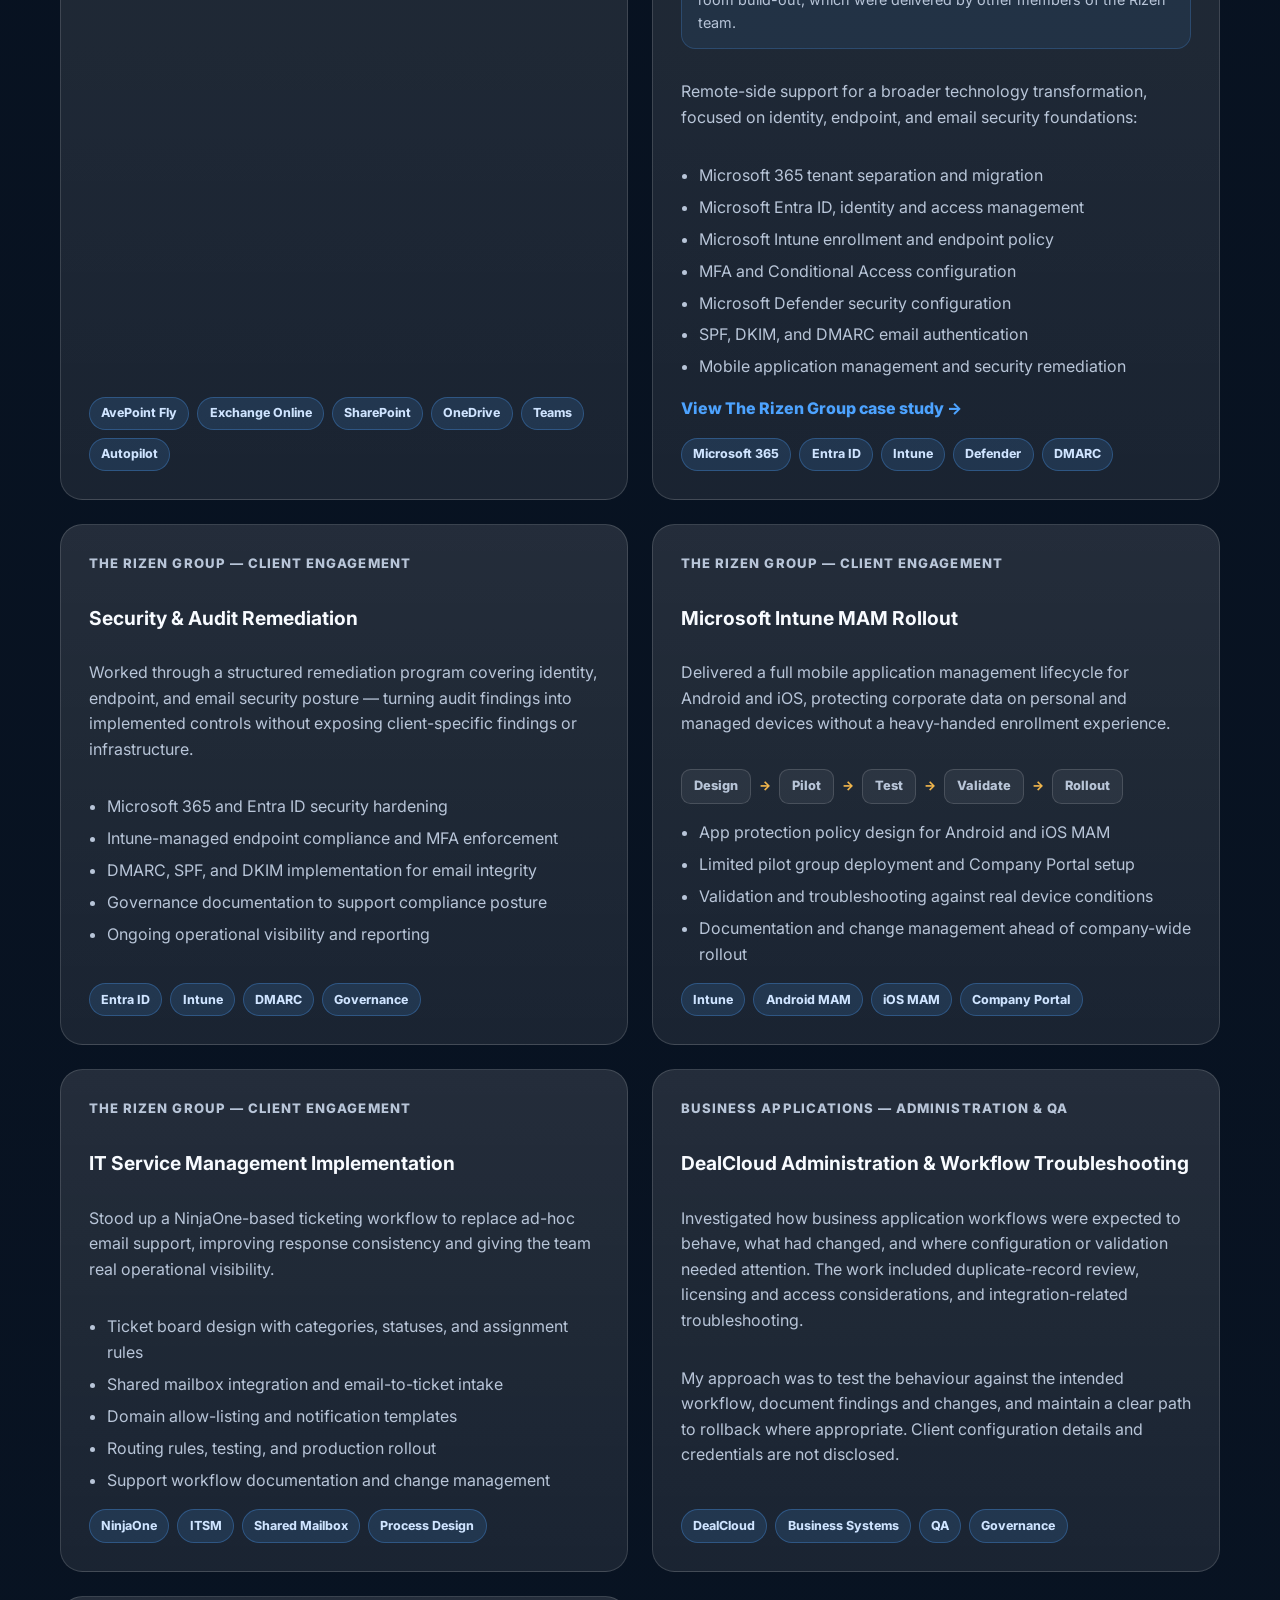
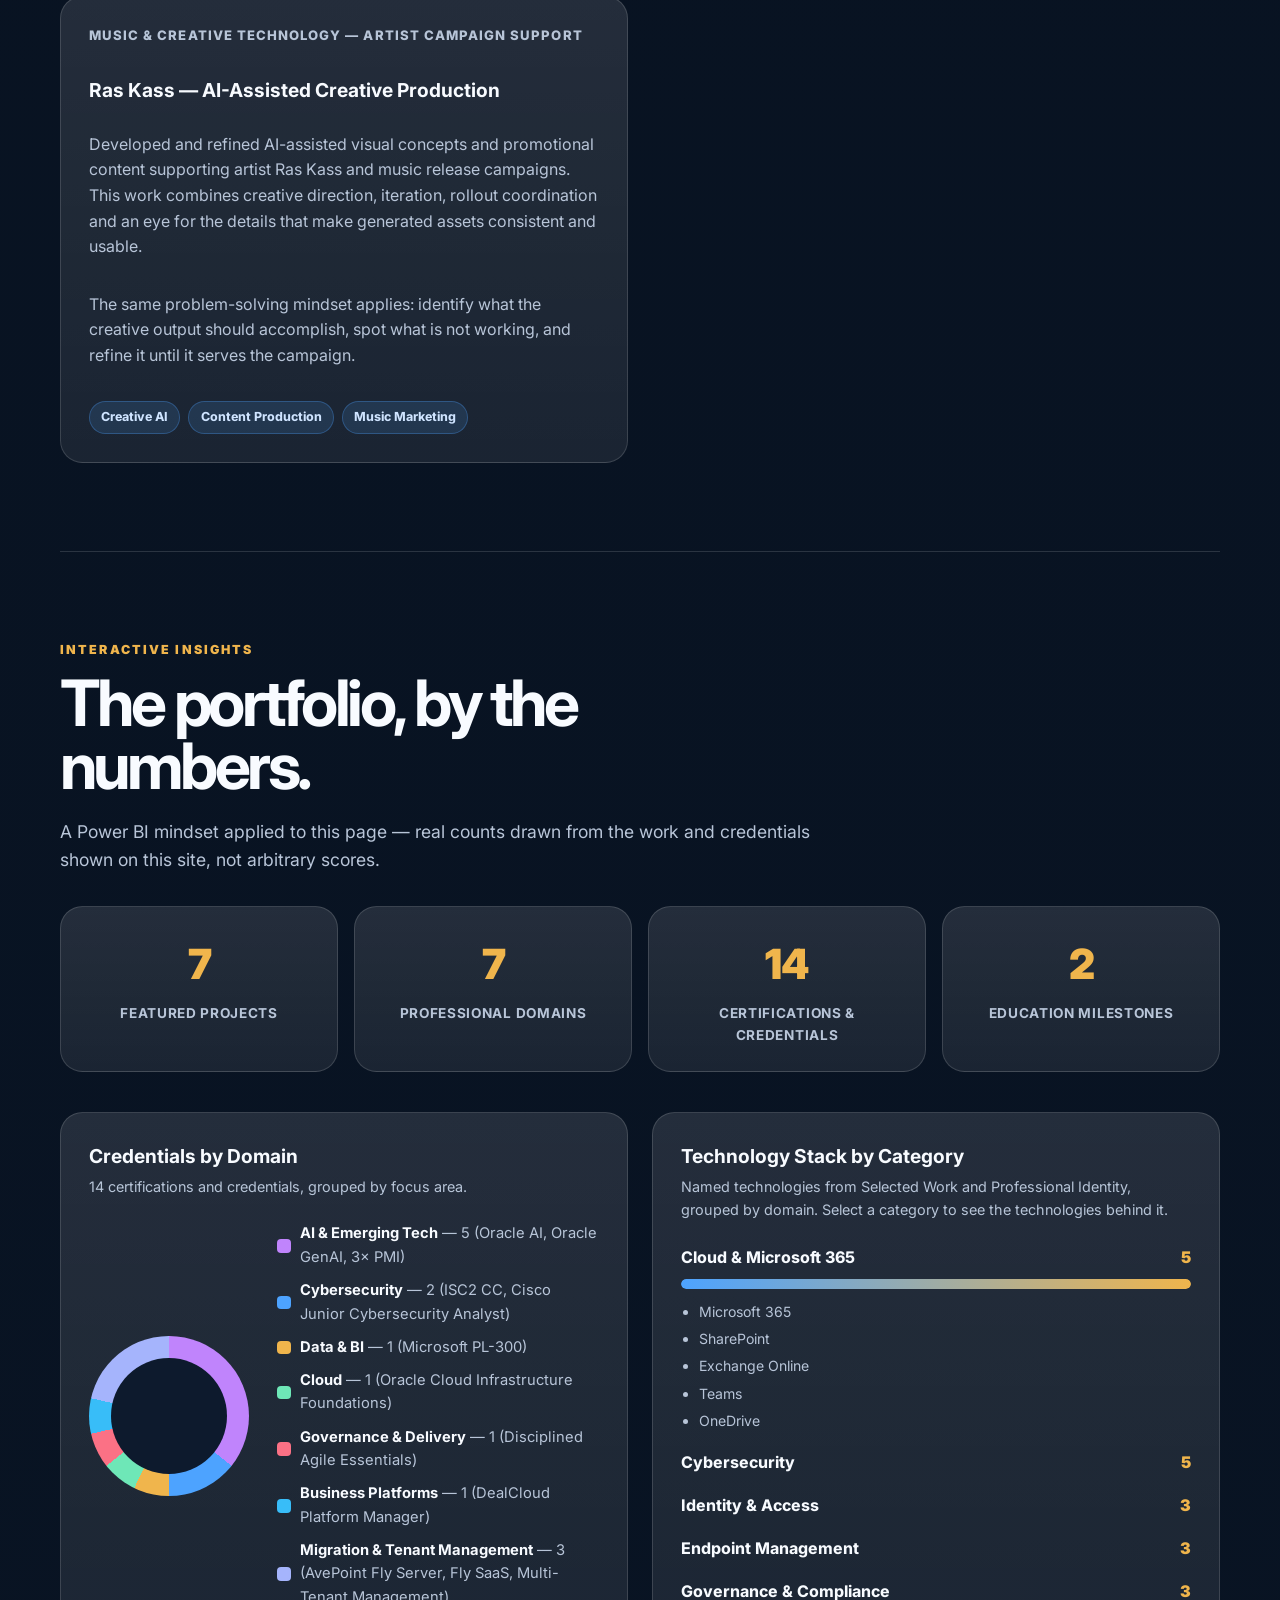
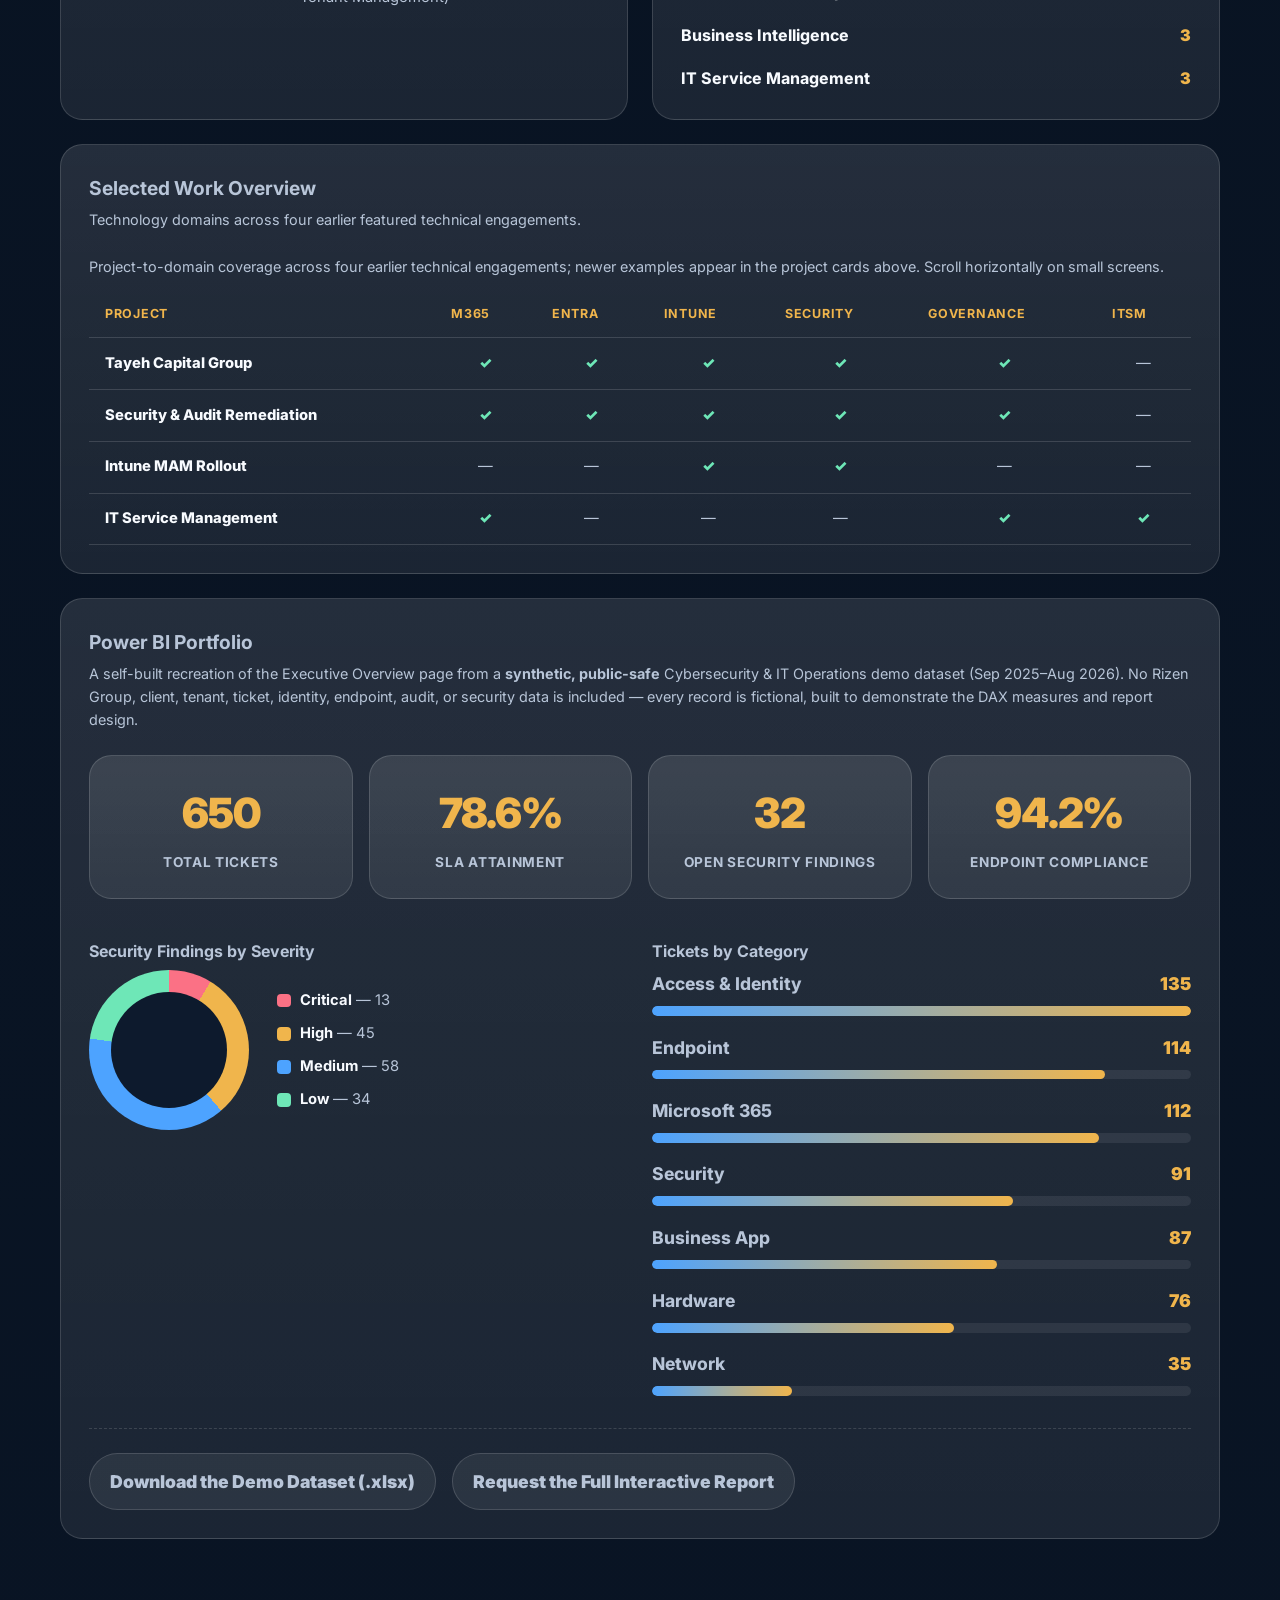
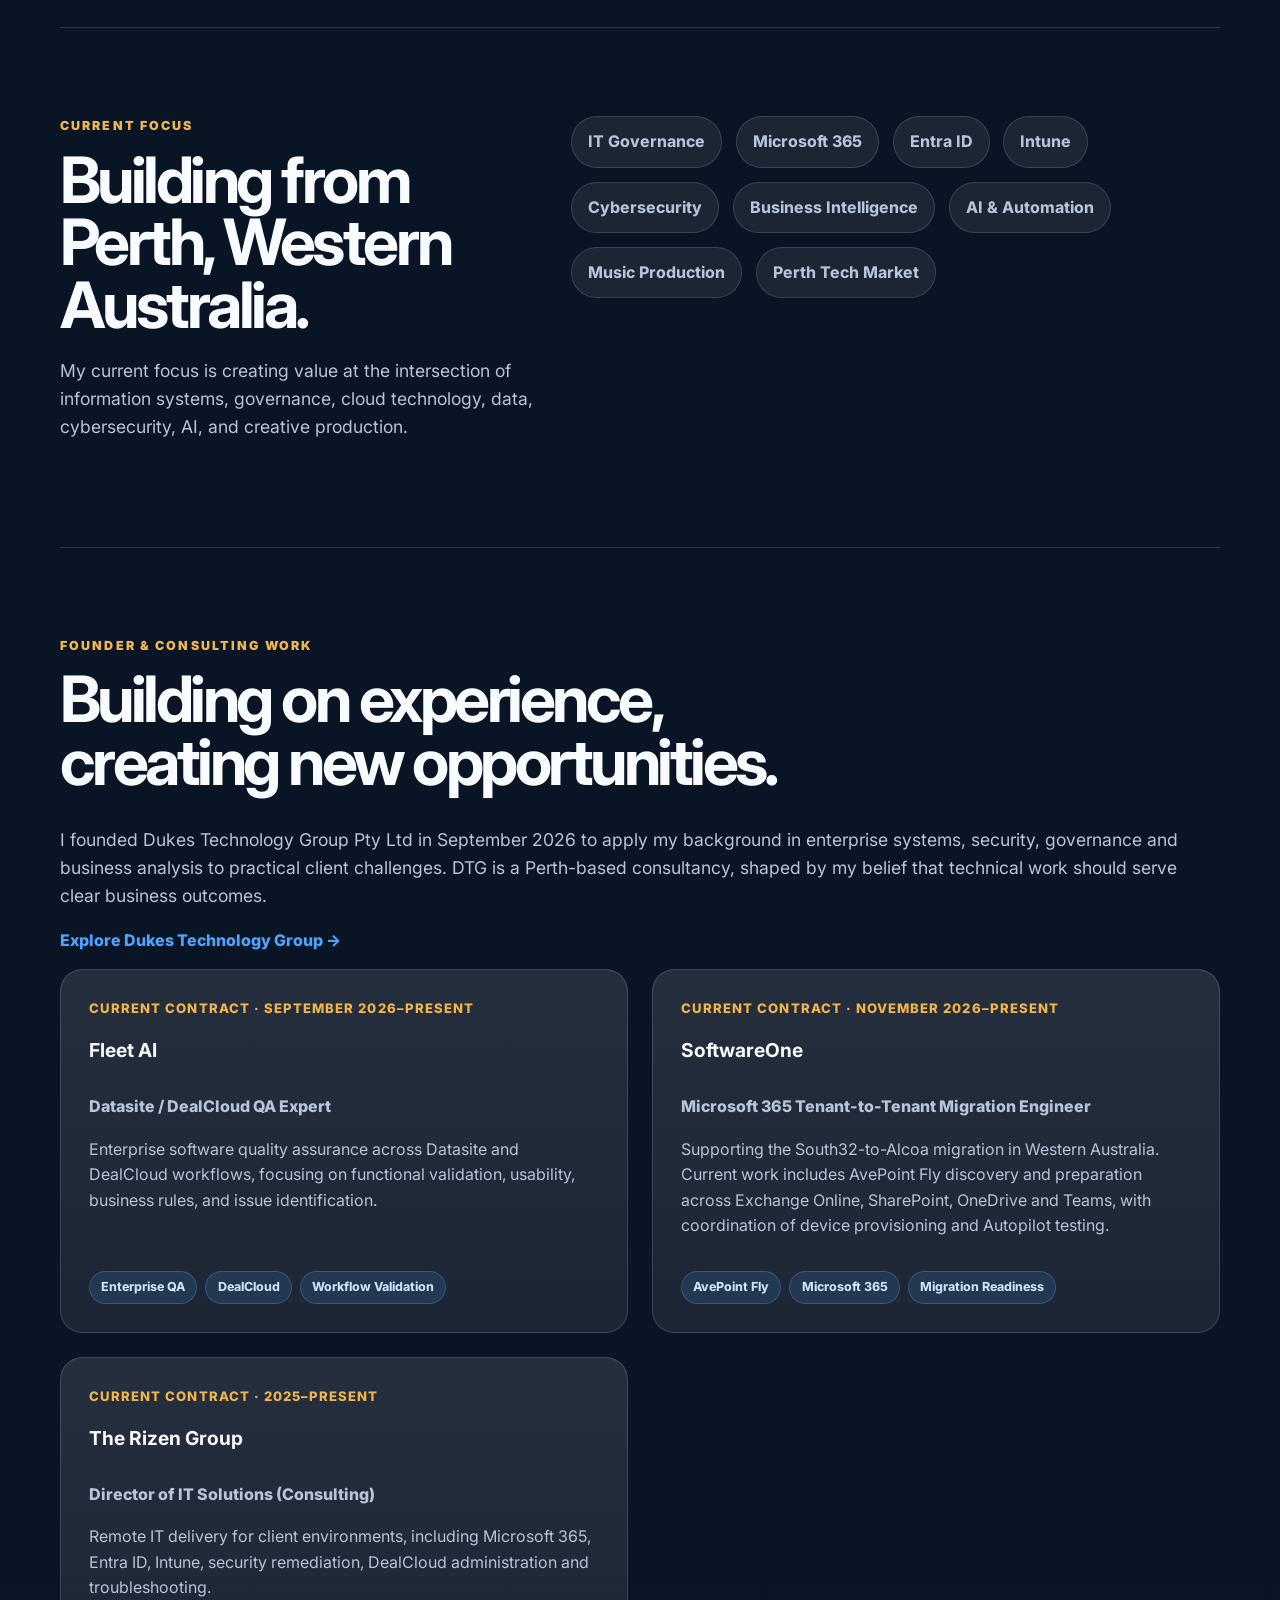
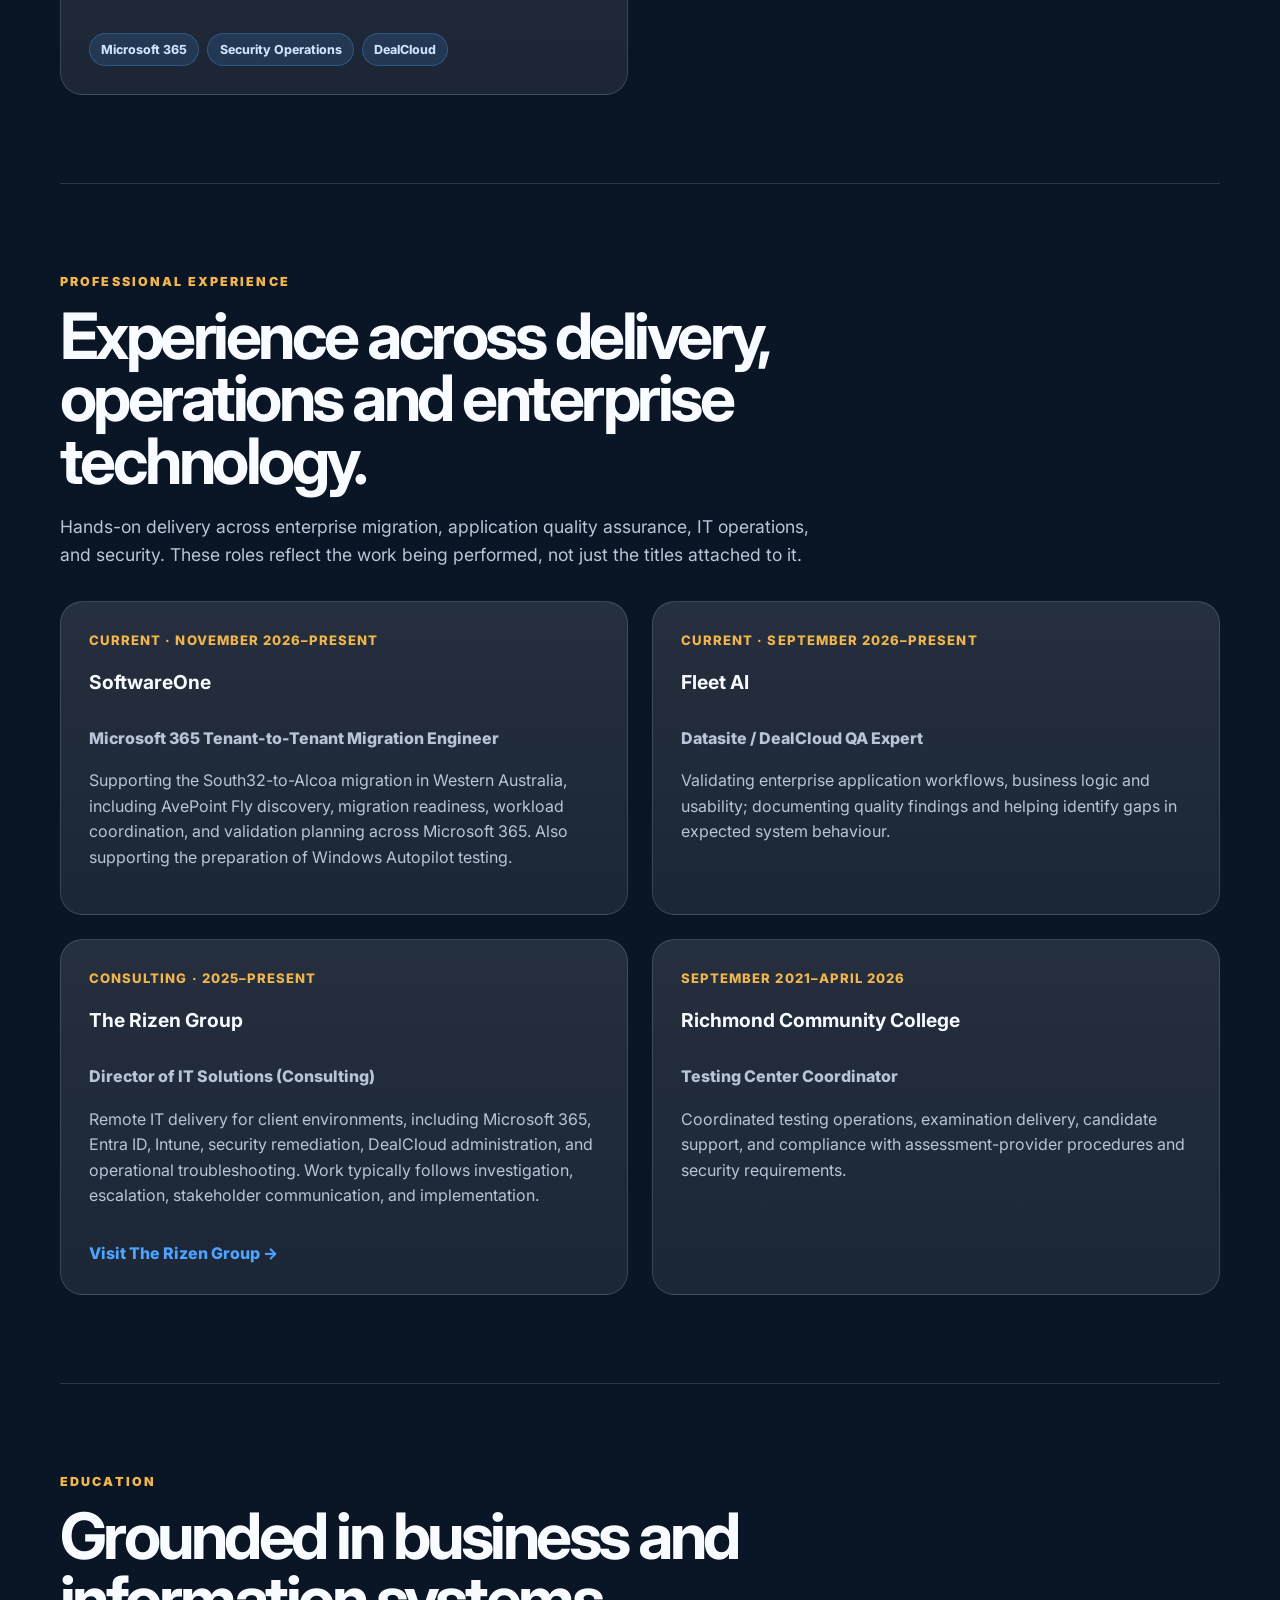
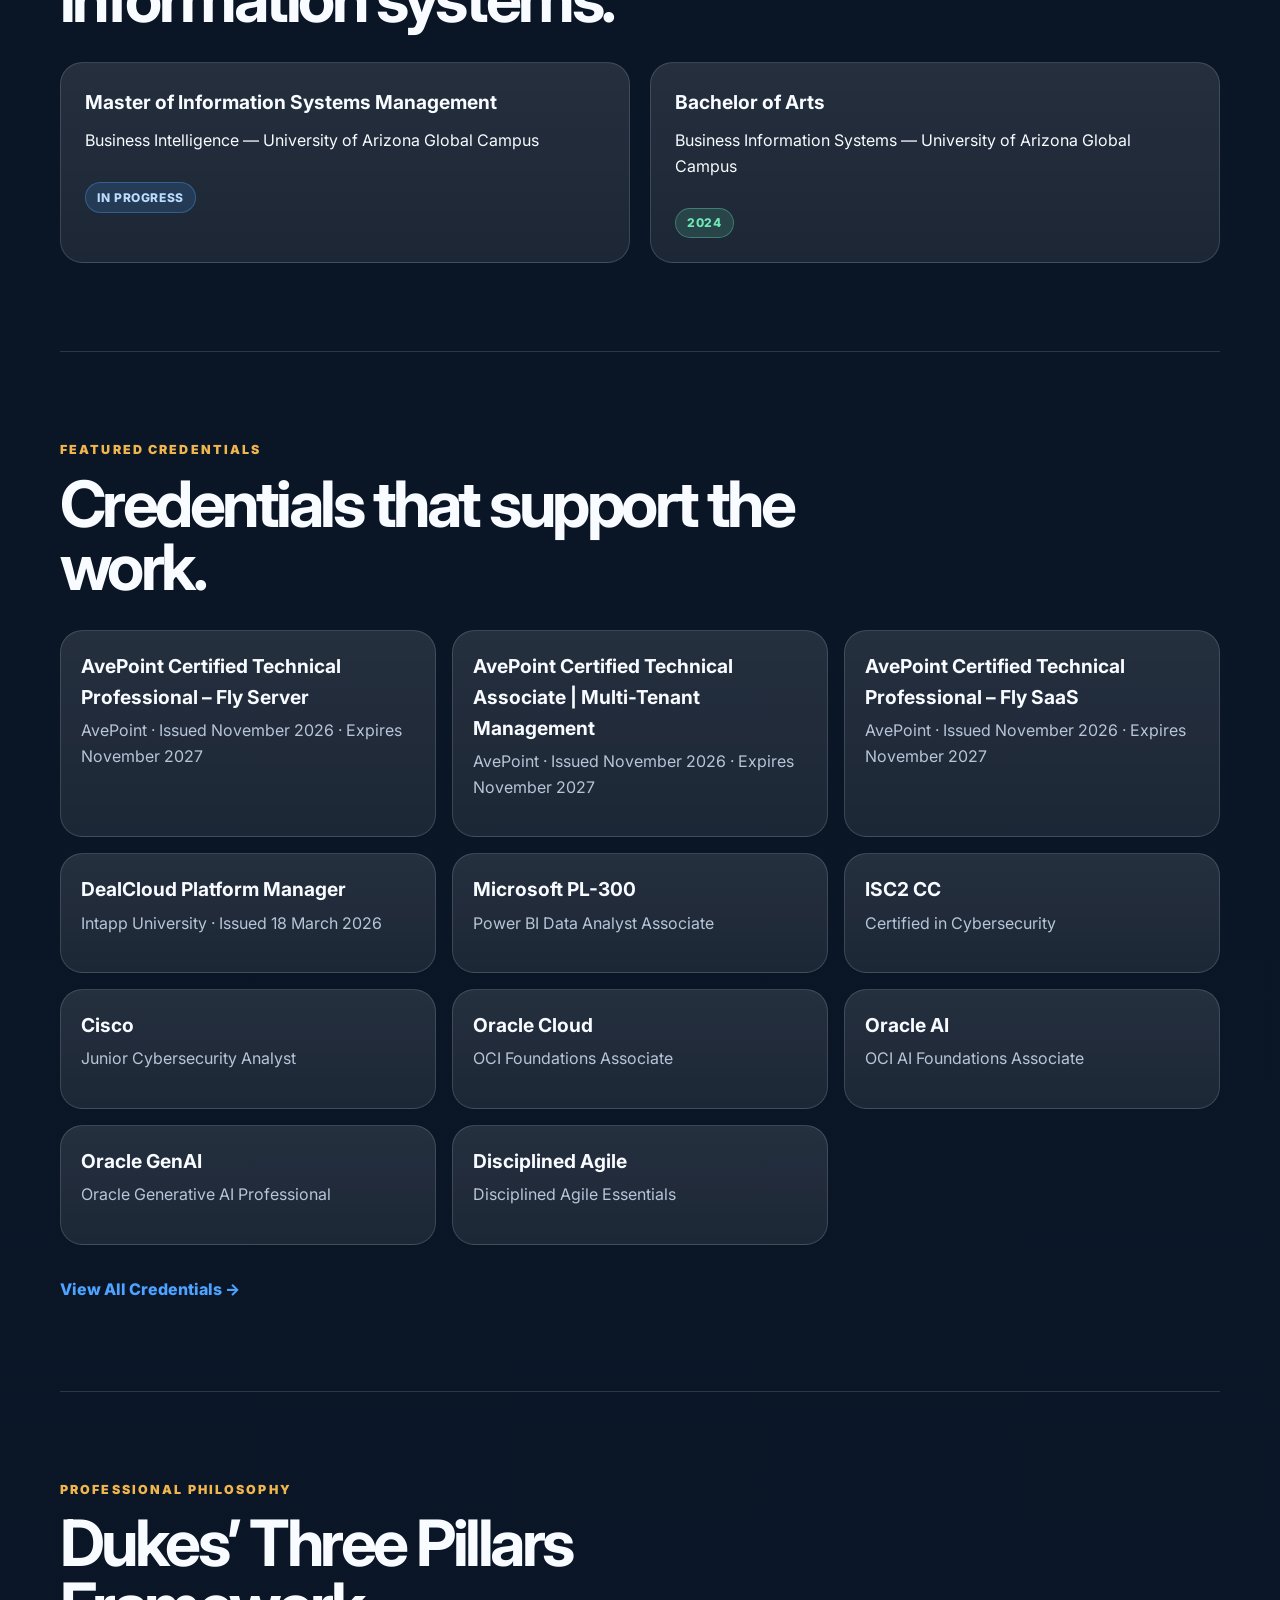
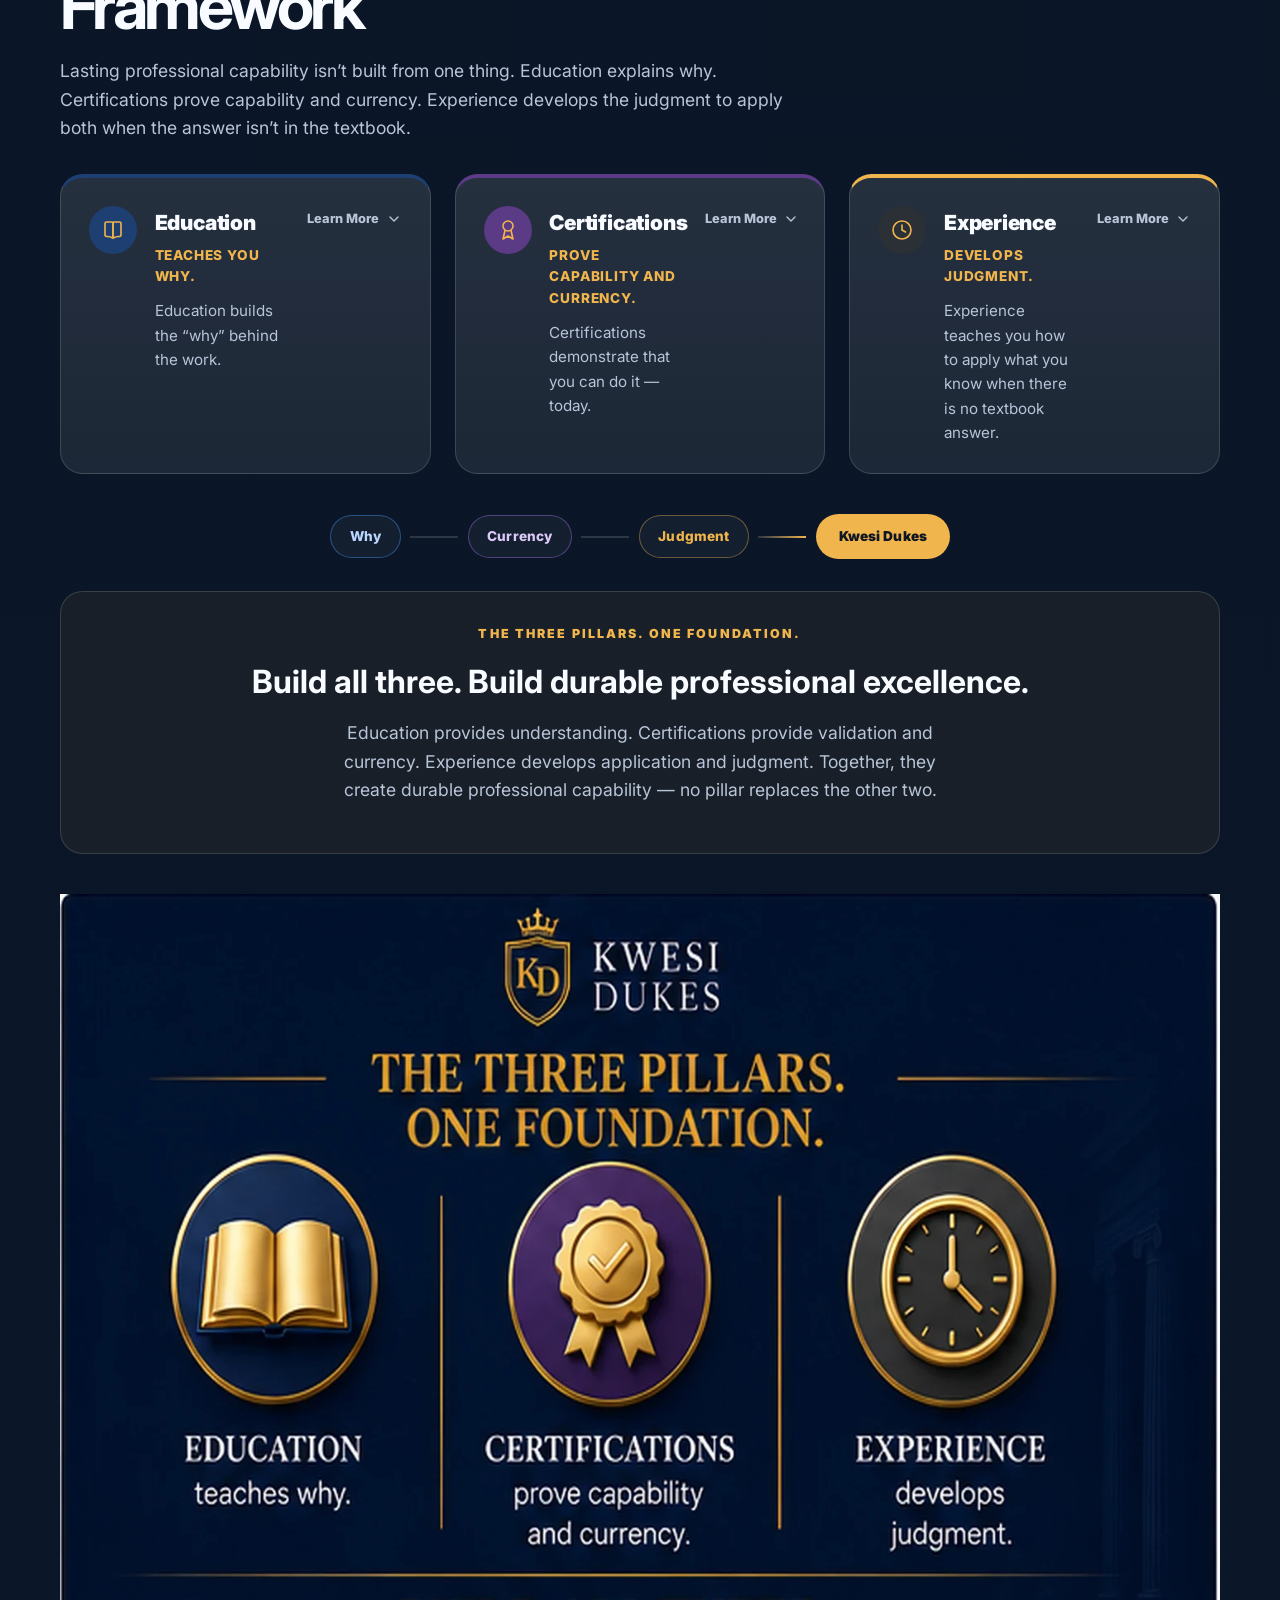
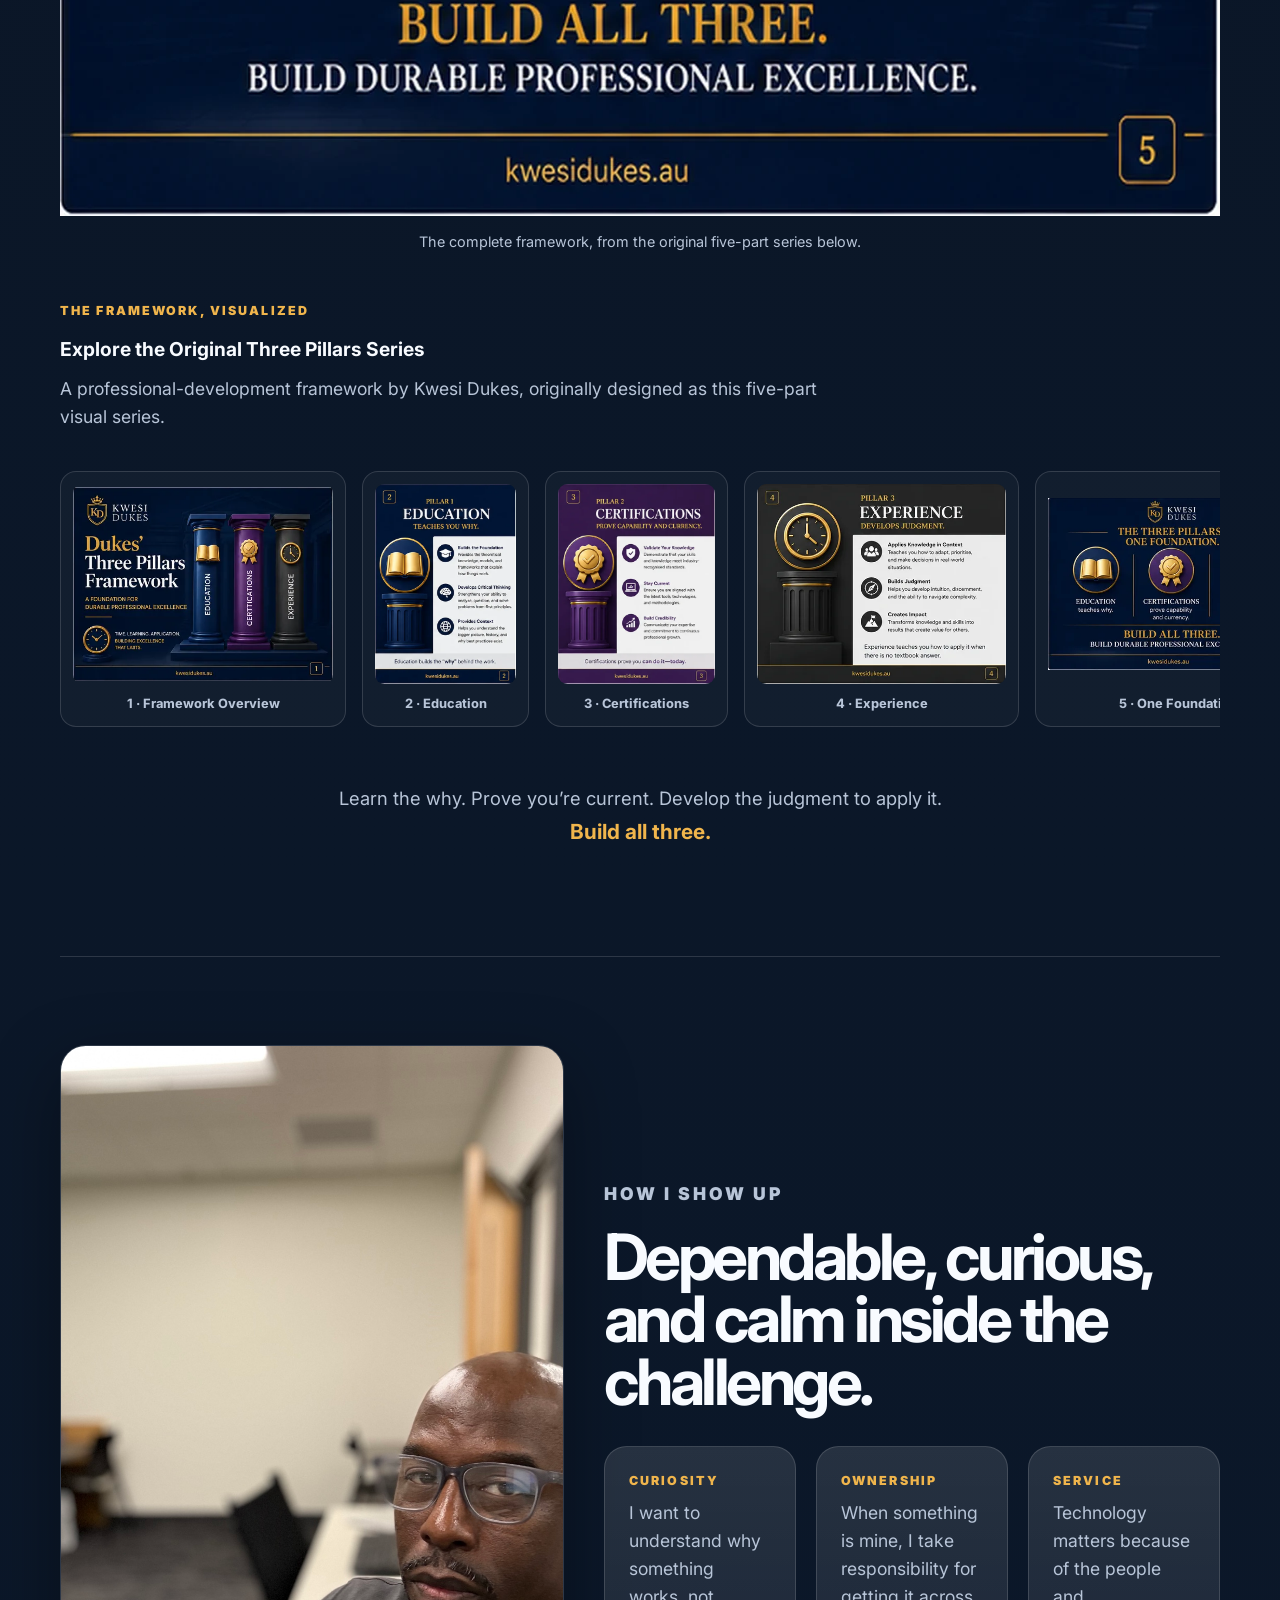
==== commit df4b1b9d: "Remove public contract payouts and hourly rate assumptions" ====
--- a/index.html
+++ b/index.html
@@ -940,27 +940,26 @@
         <div class="project-grid current-contract-grid">
           <article class="project-card contract-card">
             <p class="project-context">Current Contract · September 2026–Present</p>
-            <div class="contract-title-row"><h3>Fleet AI</h3><div class="contract-earnings"><span>12-month gross · AUD</span><strong>A$227,105–A$340,657</strong></div></div>
+            <h3>Fleet AI</h3>
             <p class="contract-role">Datasite / DealCloud QA Expert</p>
             <p>Enterprise software quality assurance across Datasite and DealCloud workflows, focusing on functional validation, usability, business rules, and issue identification.</p>
             <div class="project-tags"><span>Enterprise QA</span><span>DealCloud</span><span>Workflow Validation</span></div>
           </article>
           <article class="project-card contract-card">
             <p class="project-context">Current Contract · November 2026–Present</p>
-            <div class="contract-title-row"><h3>SoftwareOne</h3><div class="contract-earnings"><span>12-month gross · AUD</span><strong>A$166,400</strong></div></div>
+            <h3>SoftwareOne</h3>
             <p class="contract-role">Microsoft 365 Tenant-to-Tenant Migration Engineer</p>
             <p>Supporting the South32-to-Alcoa migration in Western Australia. Current work includes AvePoint Fly discovery and preparation across Exchange Online, SharePoint, OneDrive and Teams, with coordination of device provisioning and Autopilot testing.</p>
             <div class="project-tags"><span>AvePoint Fly</span><span>Microsoft 365</span><span>Migration Readiness</span></div>
           </article>
           <article class="project-card contract-card">
             <p class="project-context">Current Contract · 2025–Present</p>
-            <div class="contract-title-row"><h3>The Rizen Group</h3><div class="contract-earnings"><span>12-month gross · AUD (baseline)</span><strong>A$52,991+</strong></div></div>
+            <h3>The Rizen Group</h3>
             <p class="contract-role">Director of IT Solutions (Consulting)</p>
             <p>Remote IT delivery for client environments, including Microsoft 365, Entra ID, Intune, security remediation, DealCloud administration and troubleshooting.</p>
             <div class="project-tags"><span>Microsoft 365</span><span>Security Operations</span><span>DealCloud</span></div>
           </article>
         </div>
-        <p class="contract-disclaimer">Indicative annualized gross, before tax and expenses, assuming 52 billable weeks and stated hours: SoftwareOne 40 hours/week at A$80/hour; Fleet AI 20–30 hours/week at US$150/hour; The Rizen Group a baseline 20 hours/fortnight at US$70/hour (with additional billable hours in some fortnights). USD estimates use approximately US$1 = A$1.4558. Actual contract terms, paid hours, breaks and exchange rates will affect earnings; the SoftwareOne engagement is currently shorter than 12 months.</p>
       </section>
 
       <!-- PROFESSIONAL EXPERIENCE -->
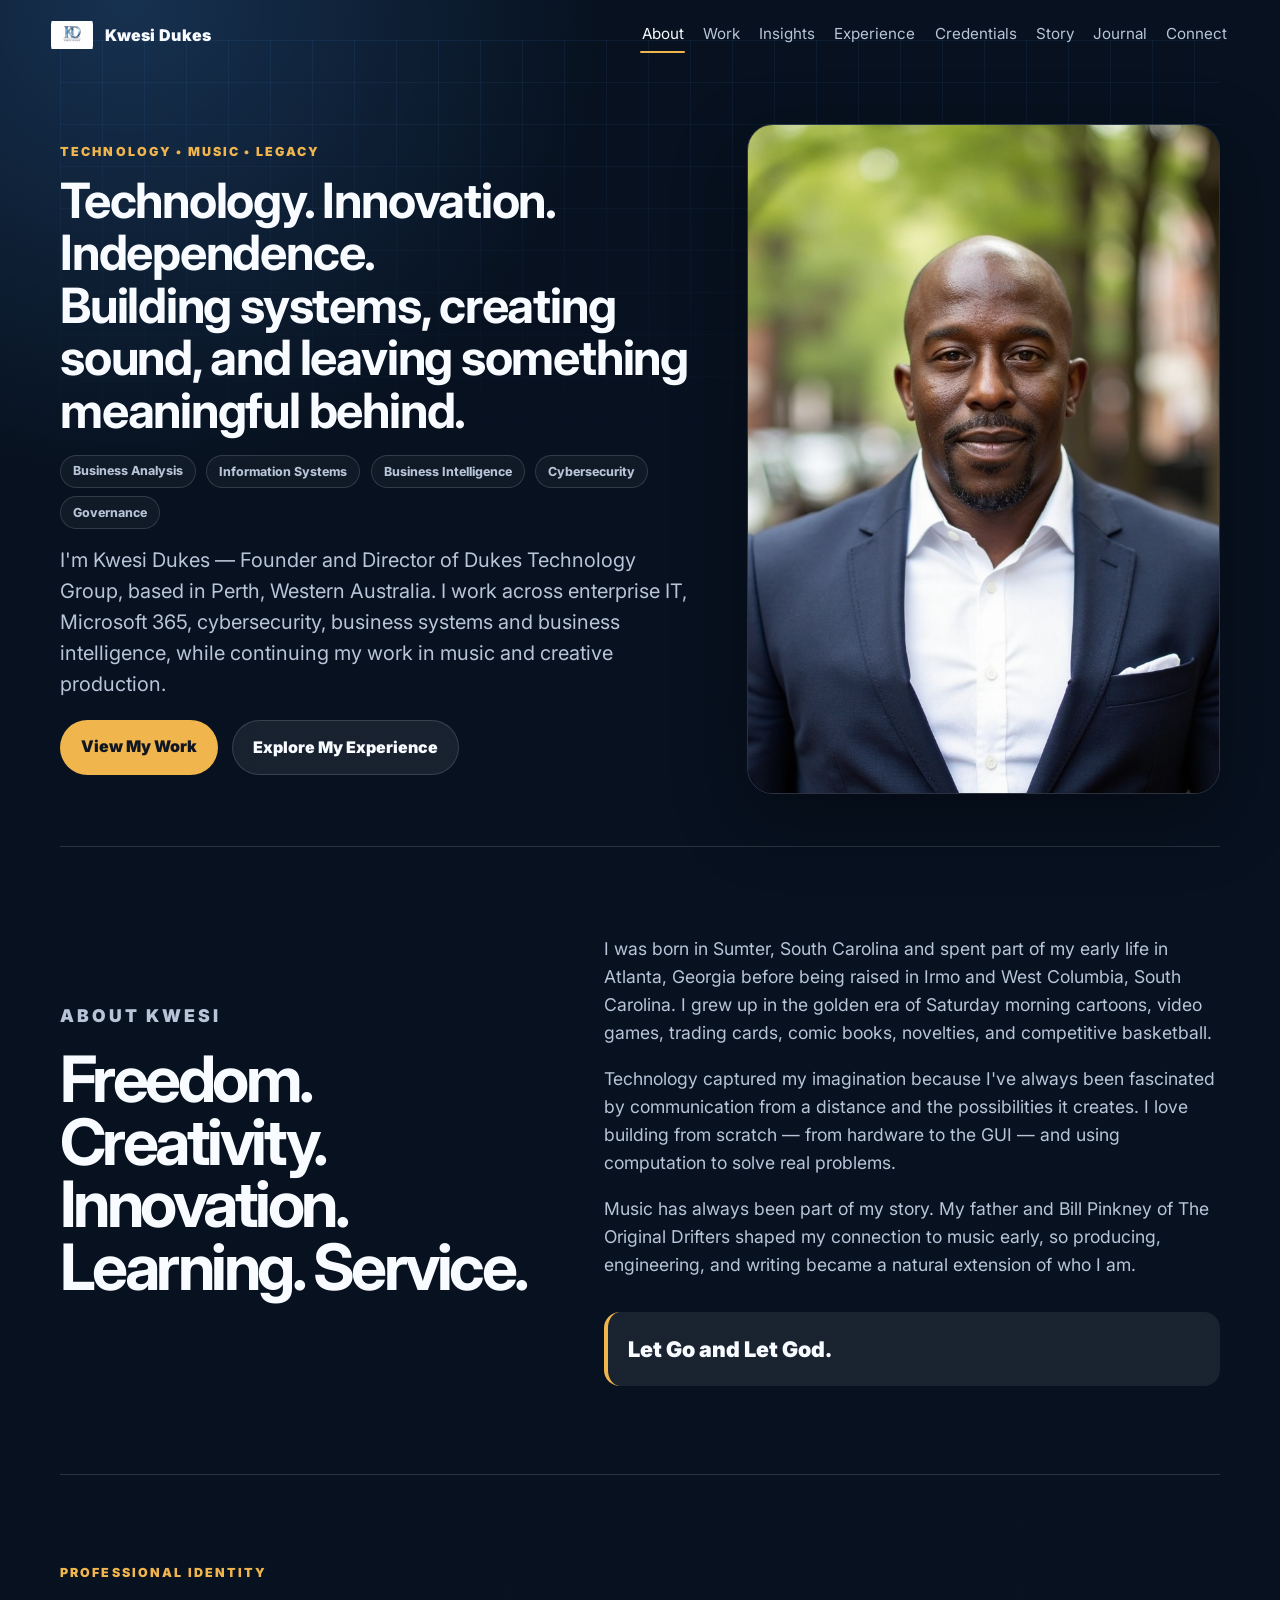
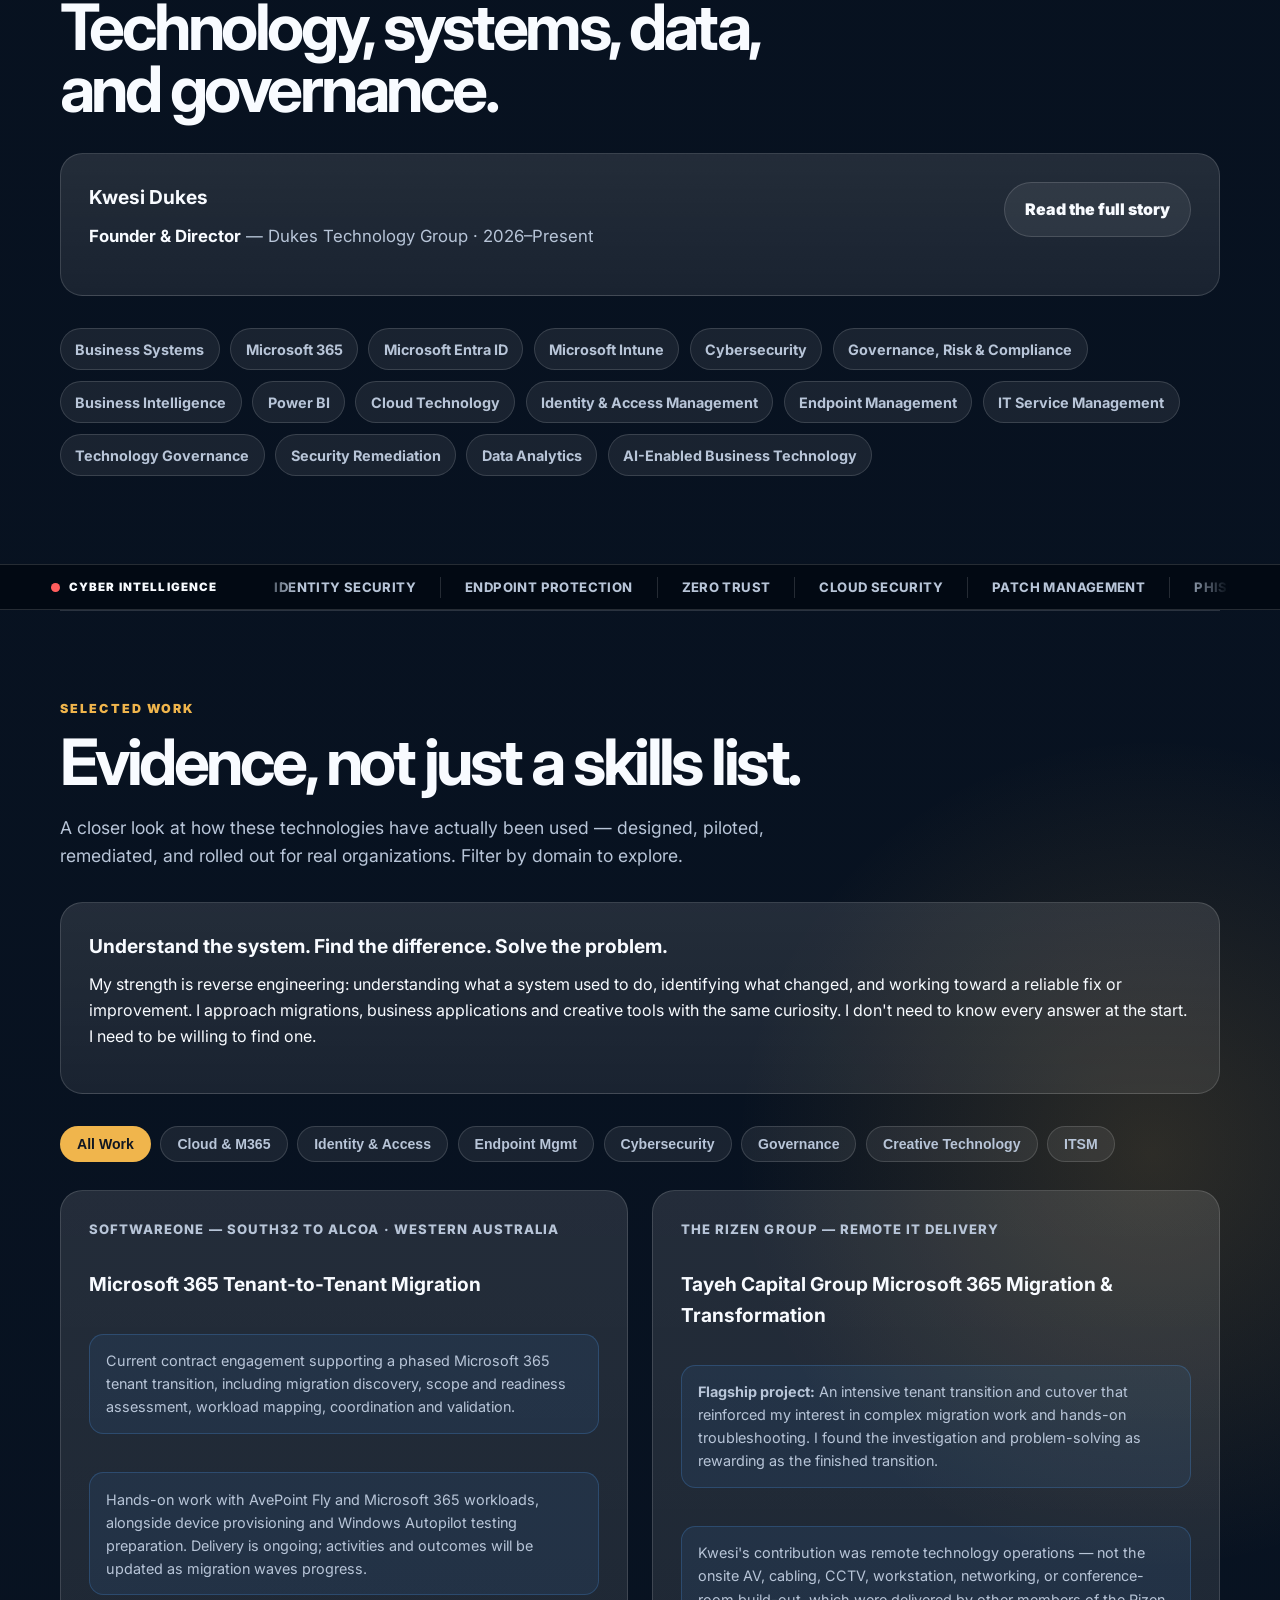
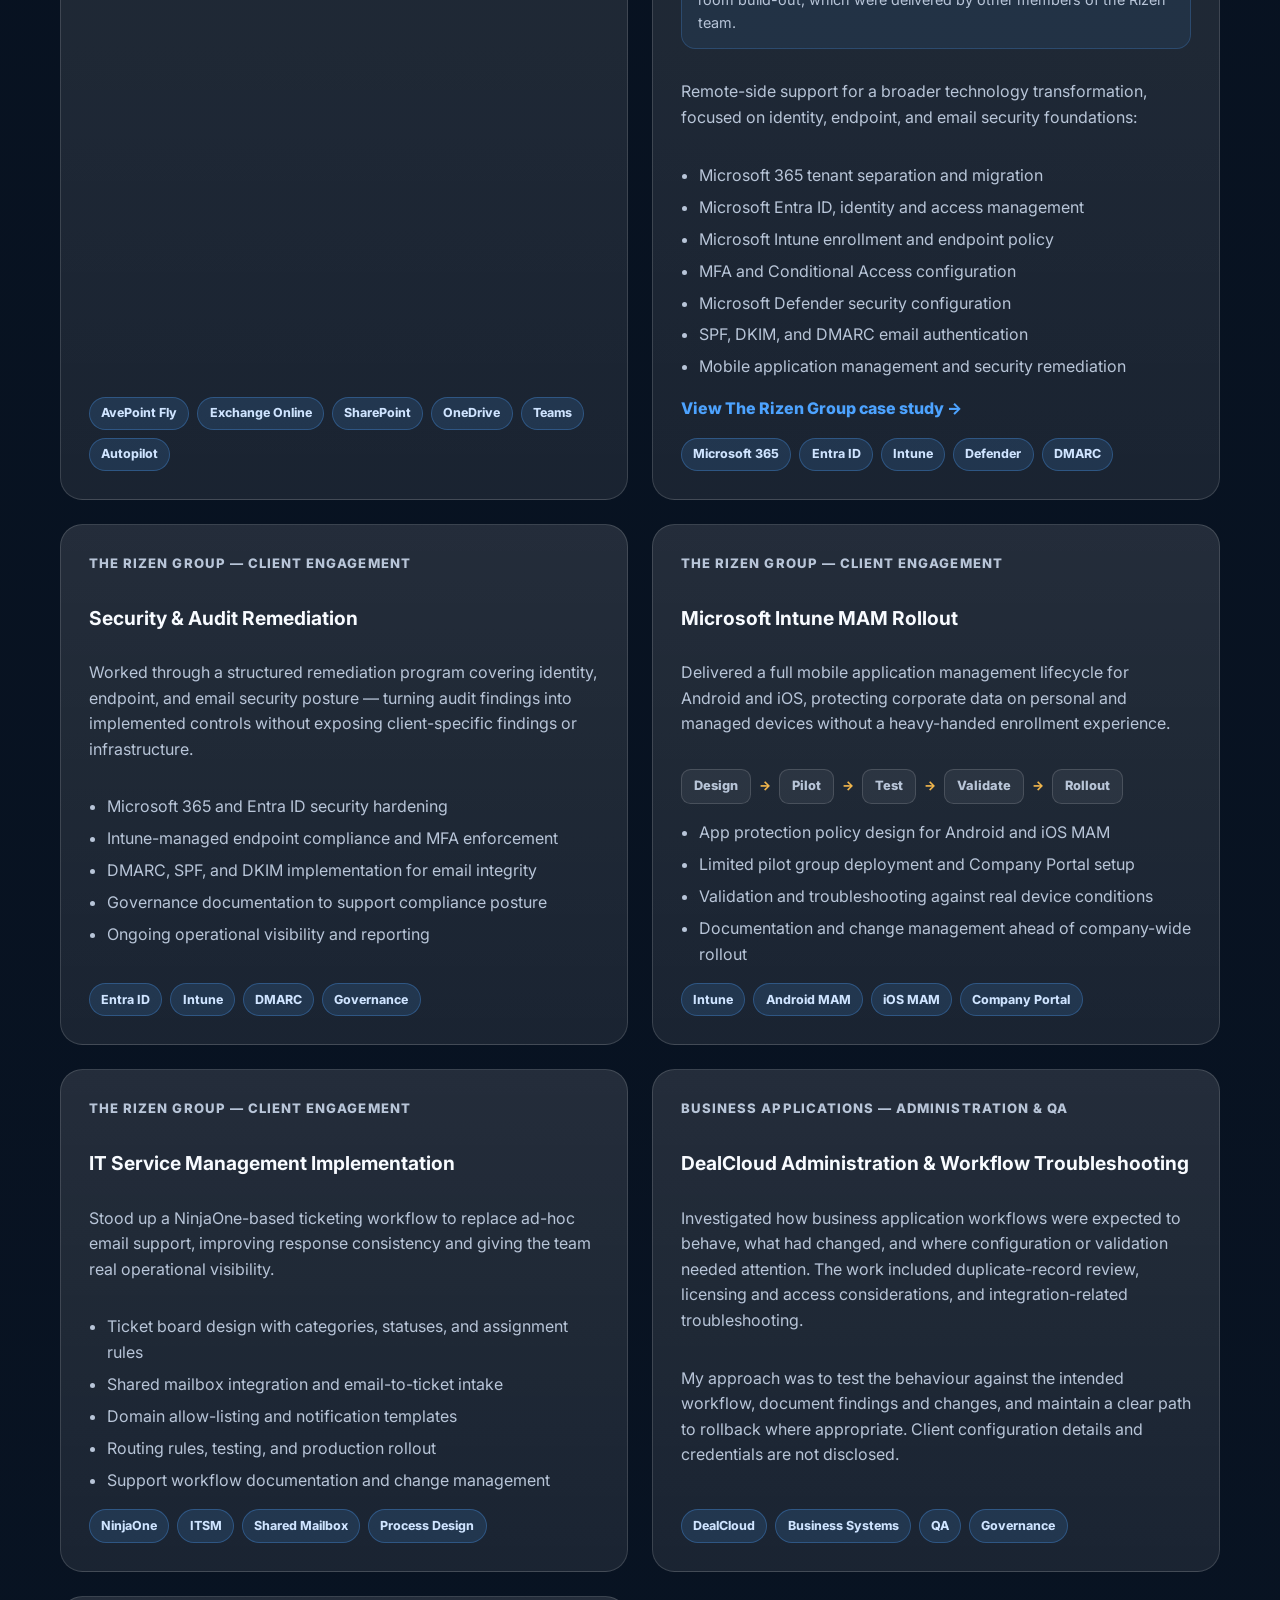
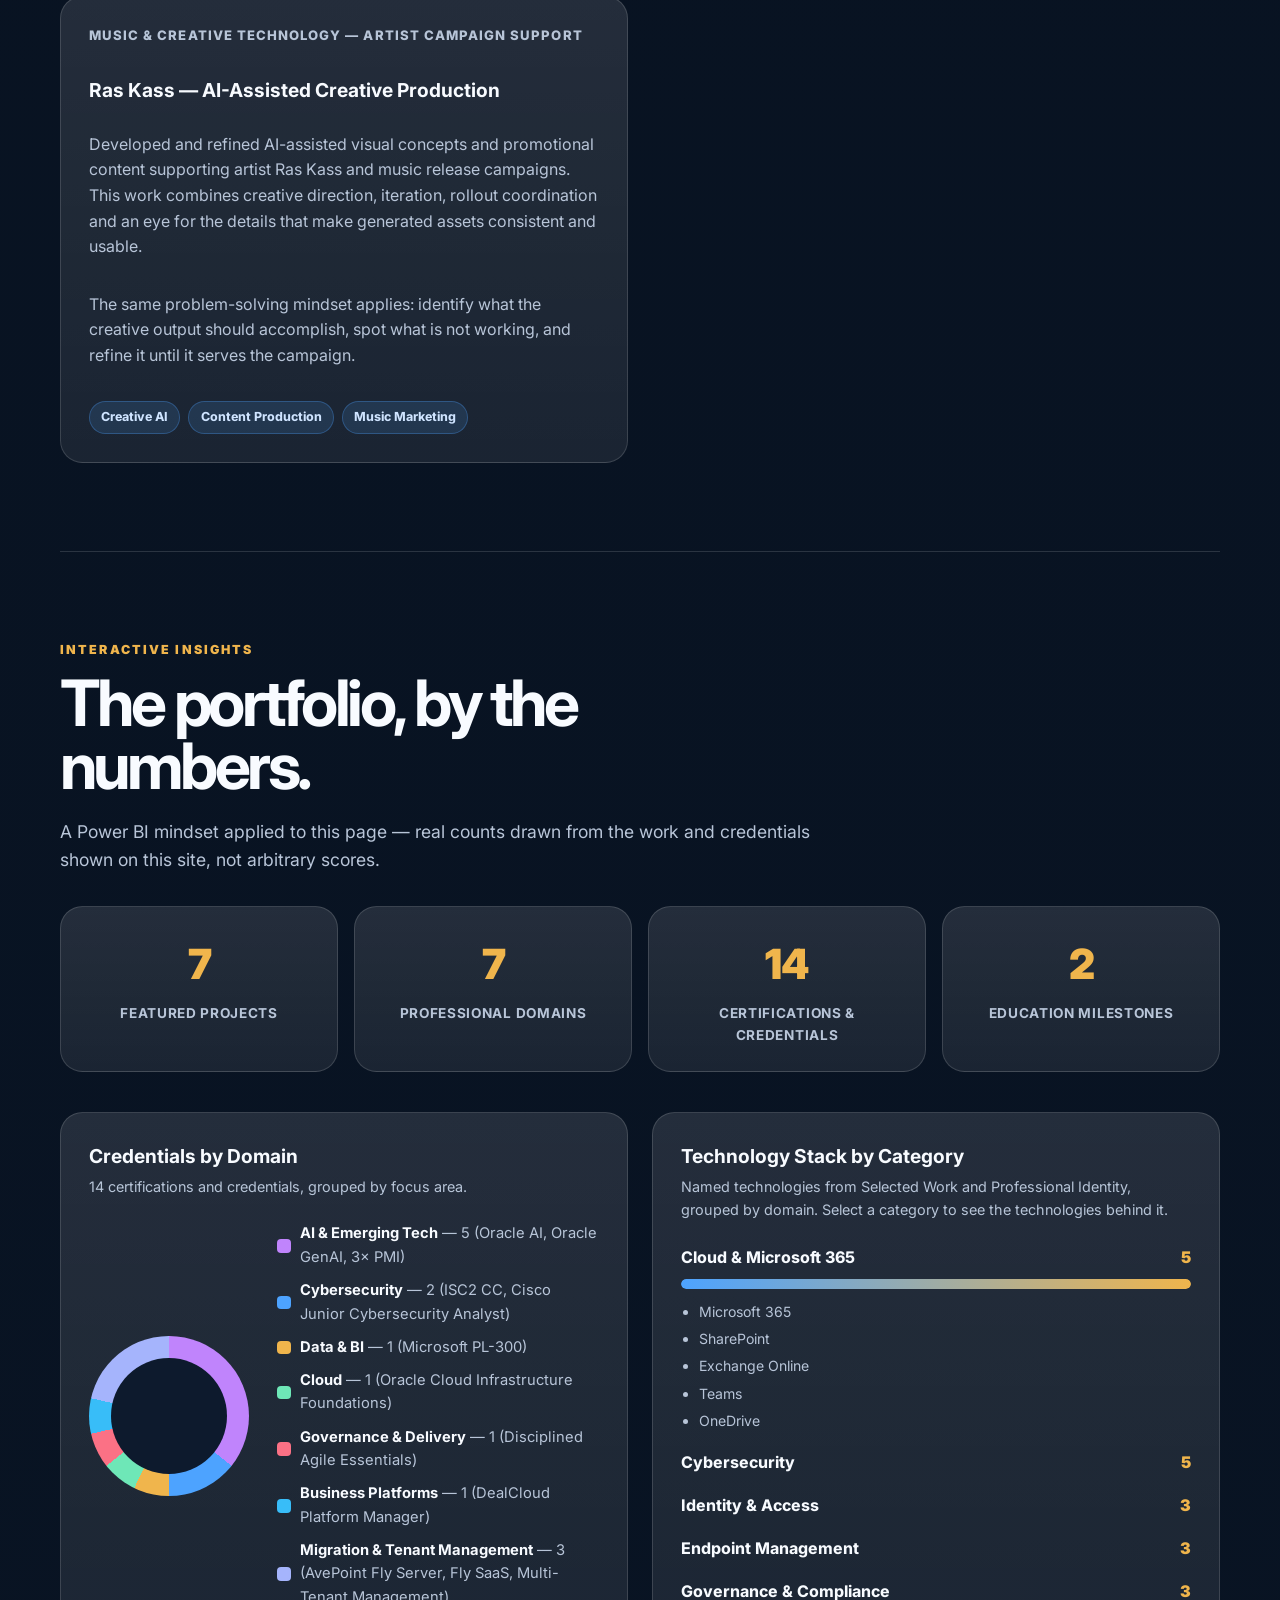
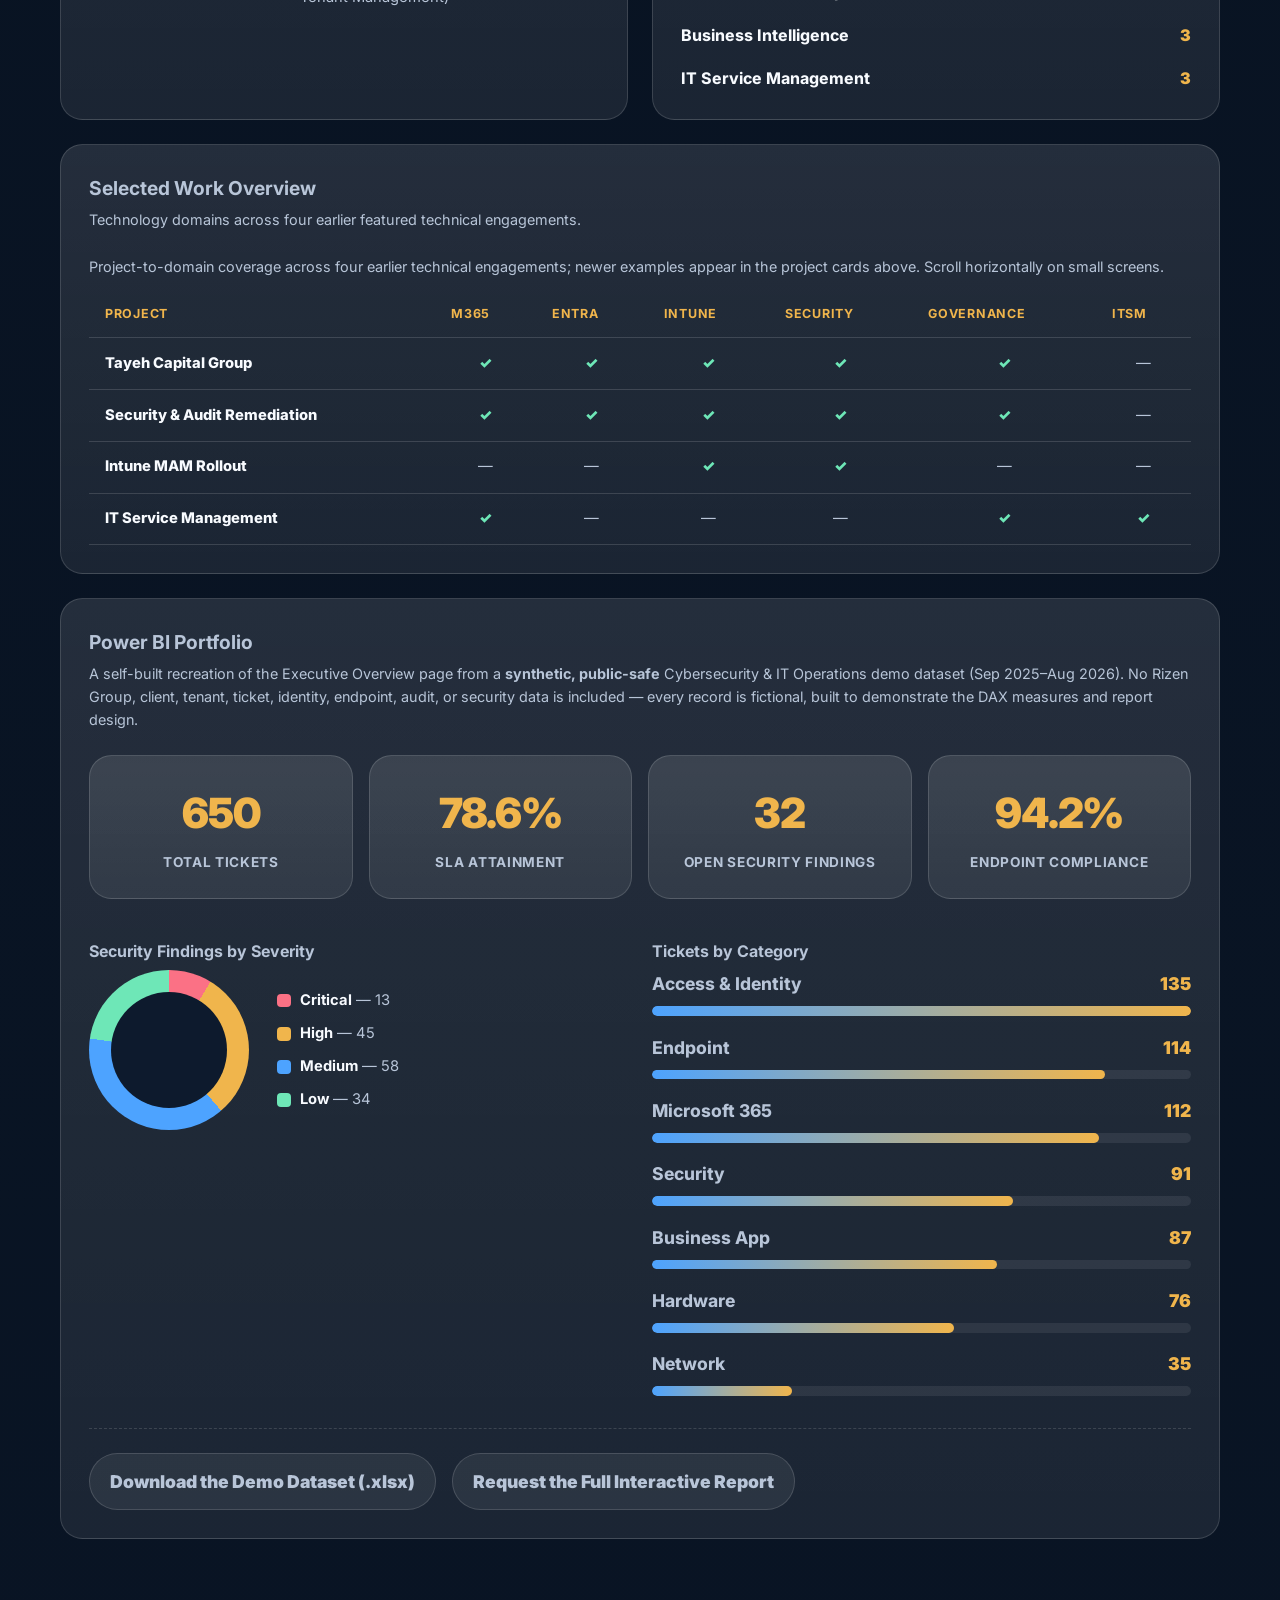
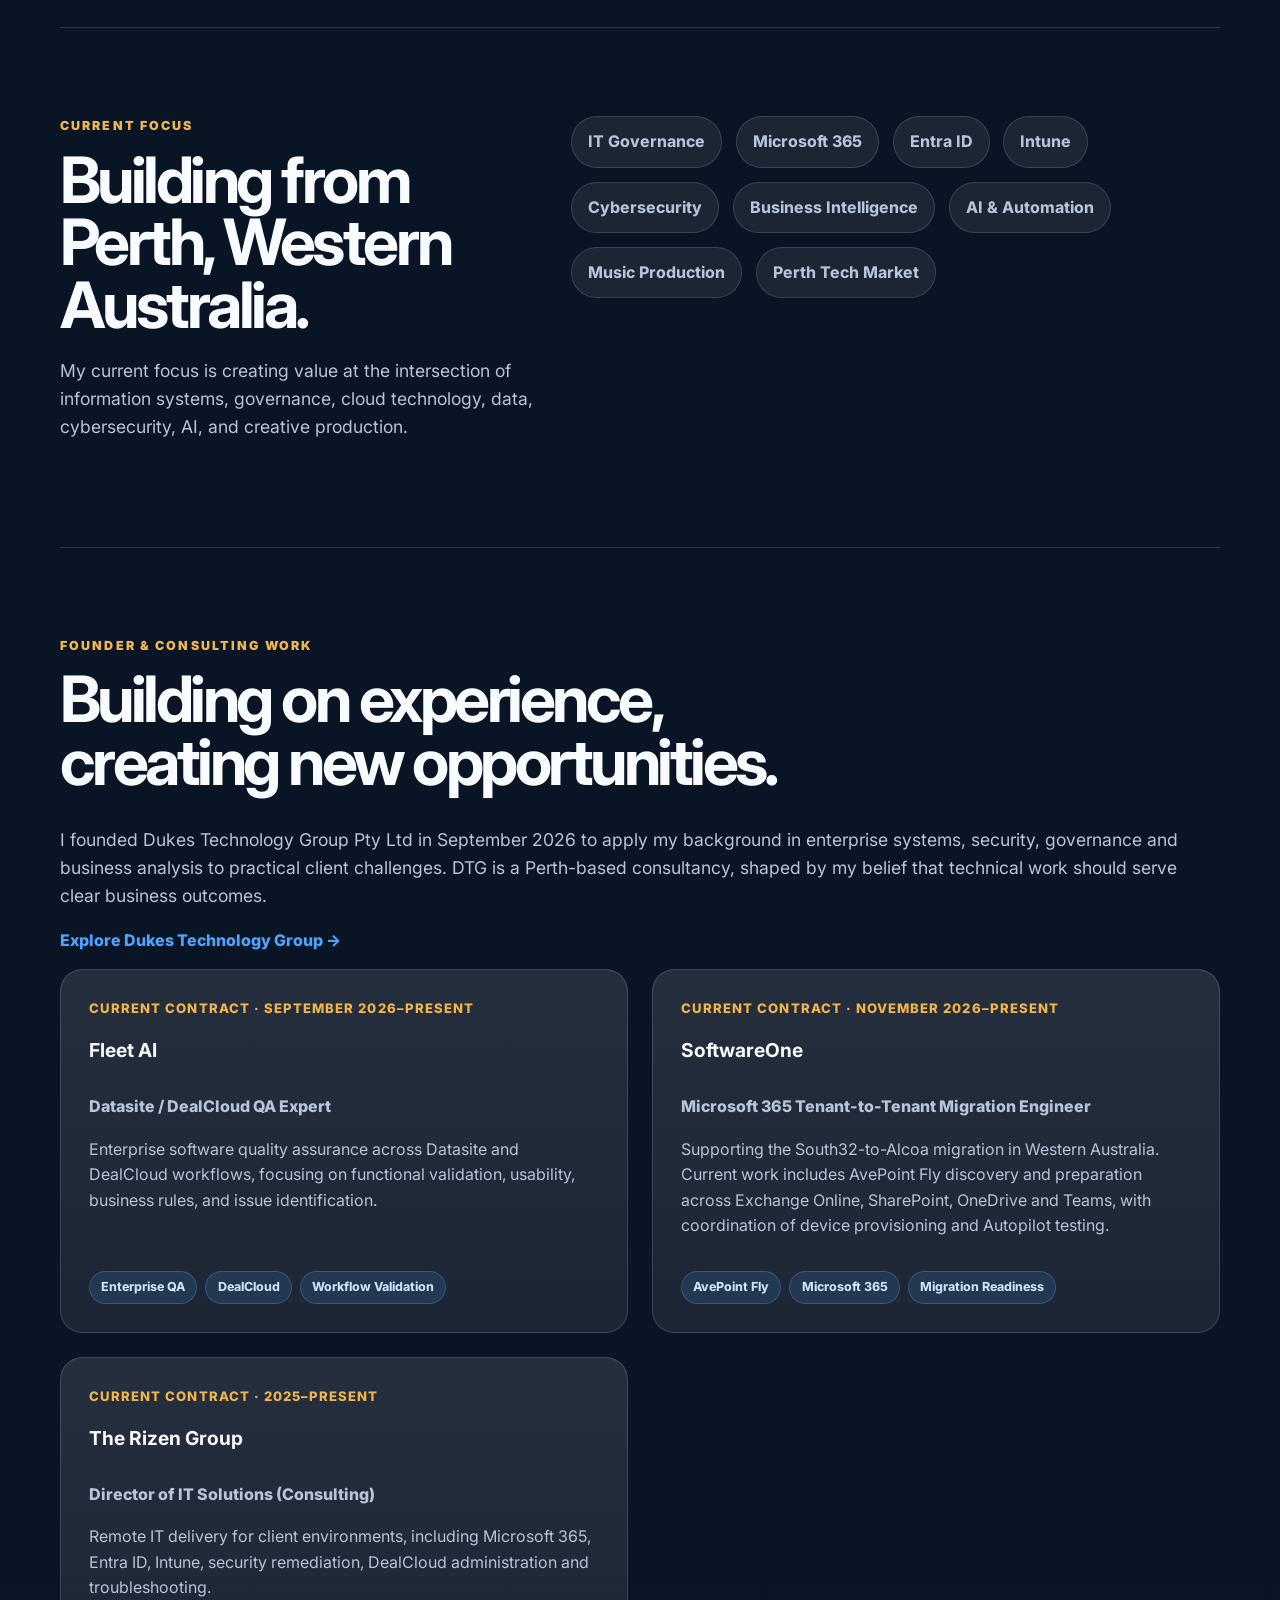
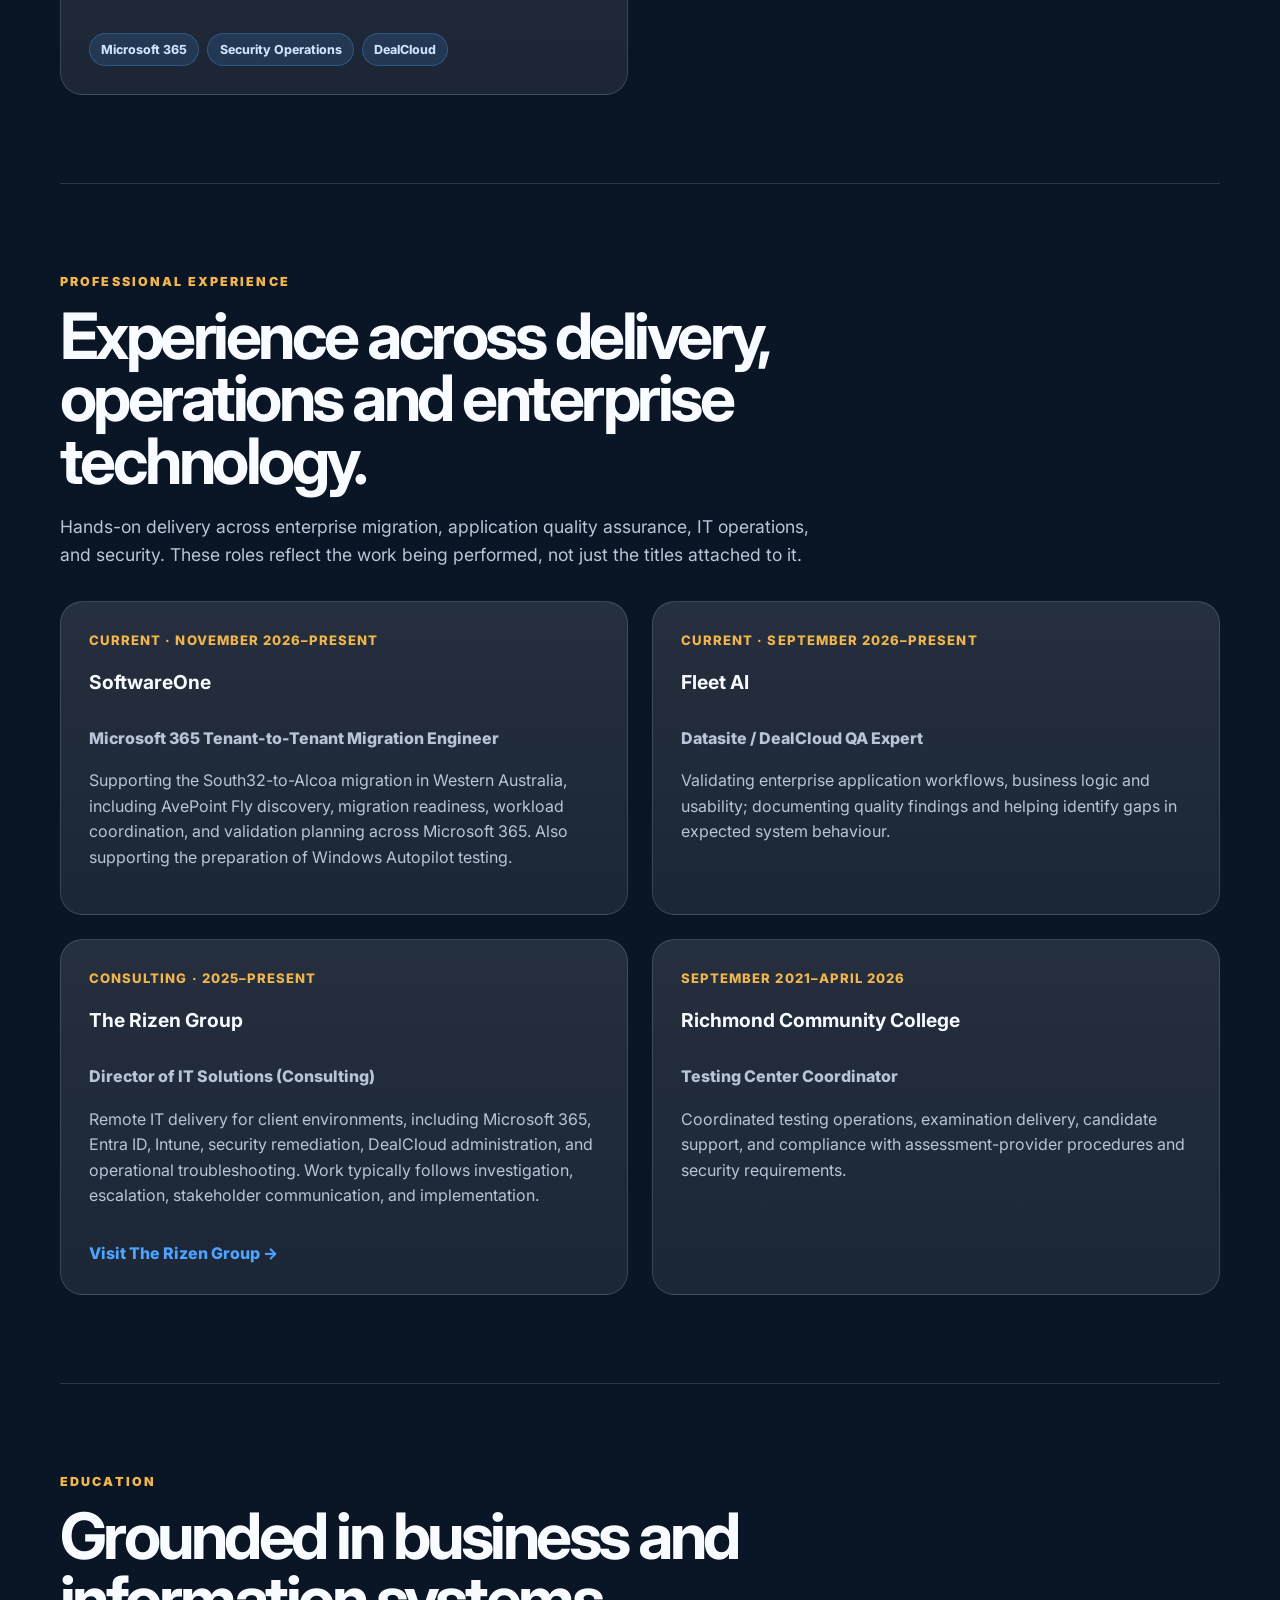
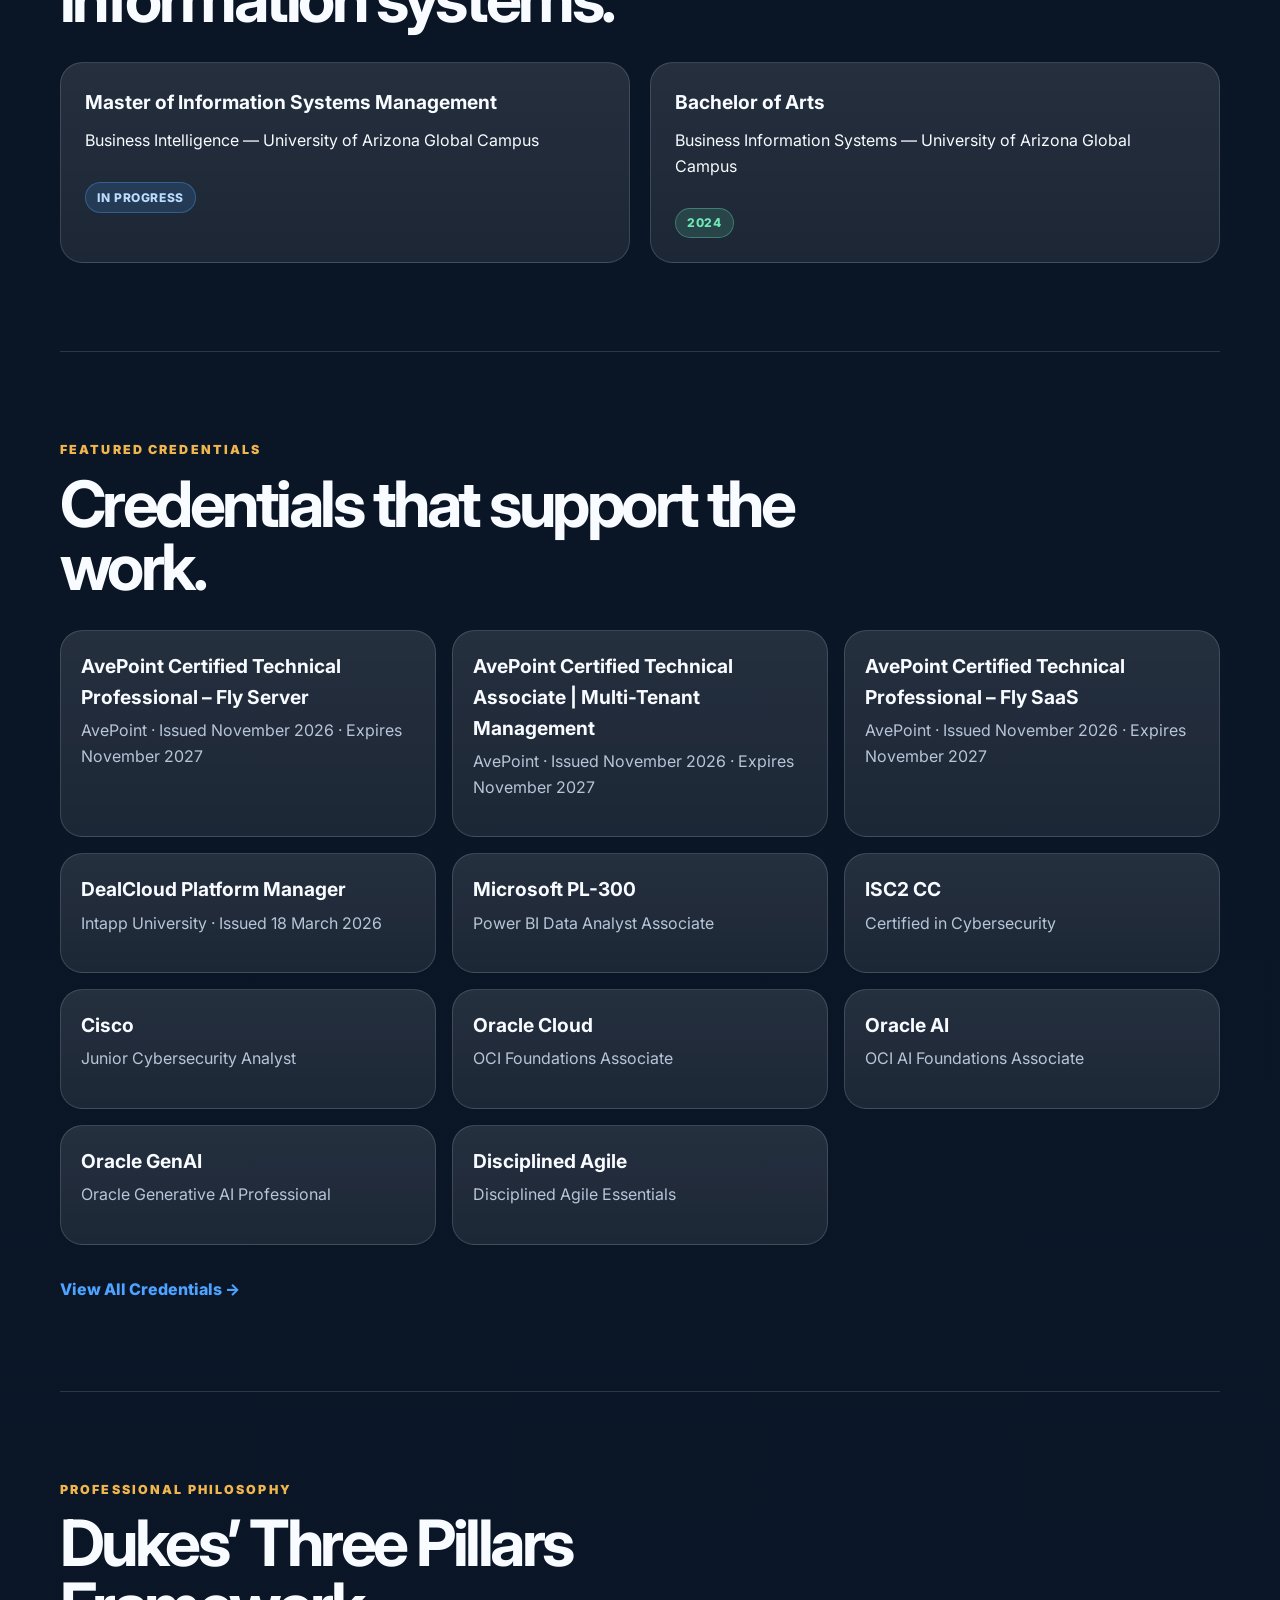
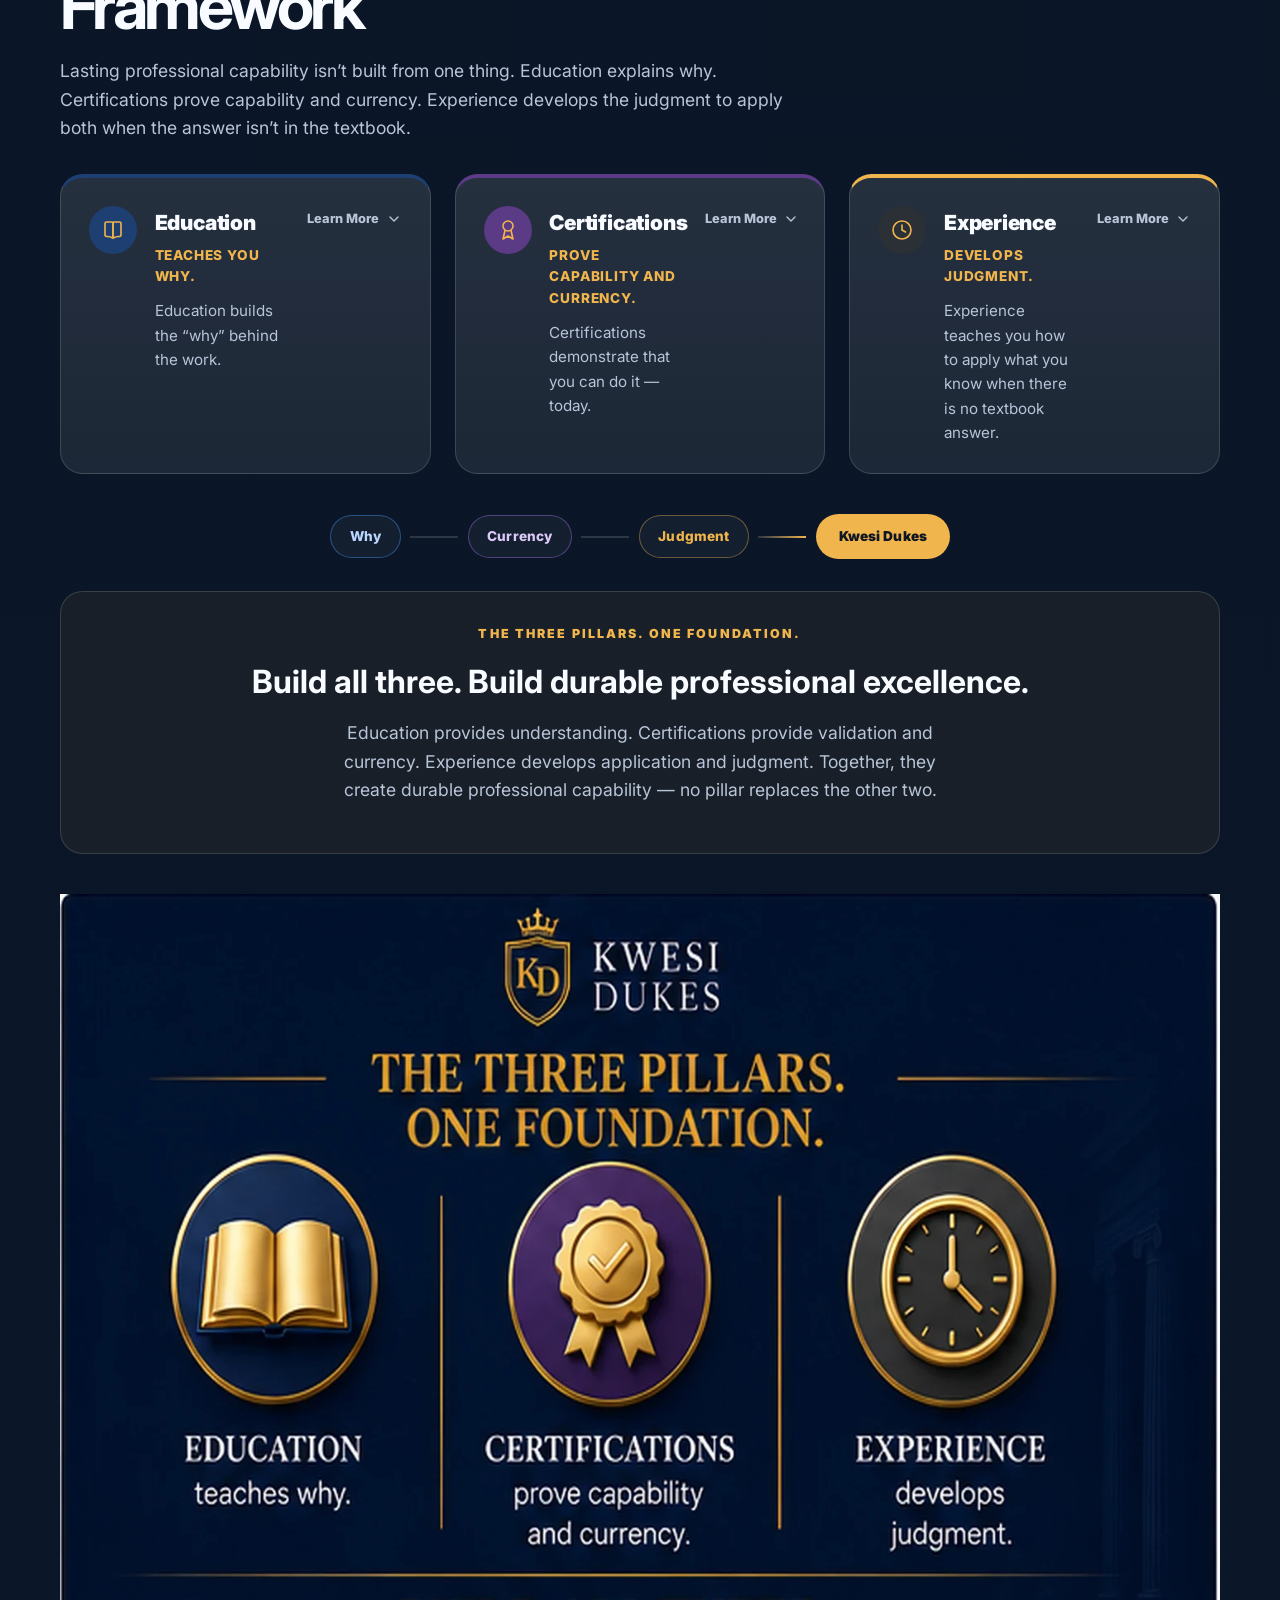
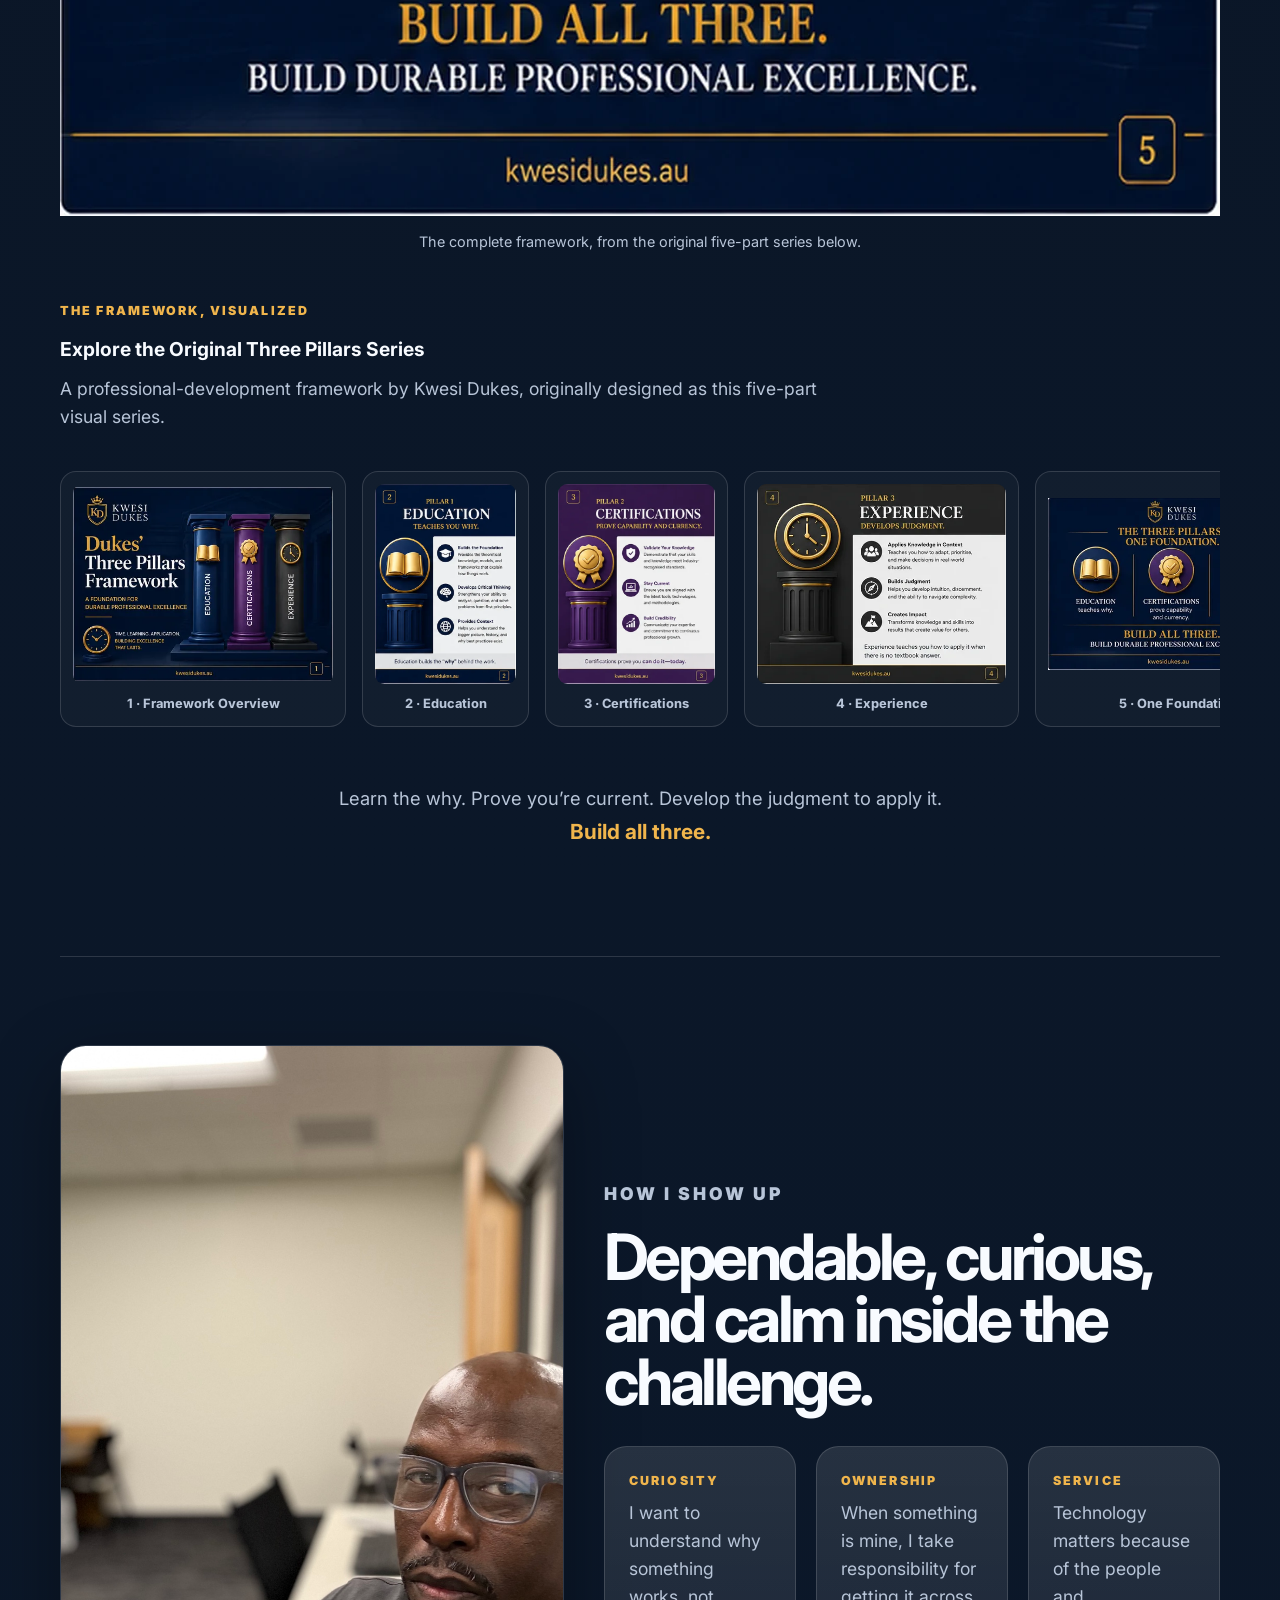
==== commit d8b52ec9: "Remove public resume and download links" ====
--- a/index.html
+++ b/index.html
@@ -150,9 +150,6 @@
             <a class="button primary" href="#work">View My Work</a>
             <a class="button secondary" href="#experience"
               >Explore My Experience</a
-            >
-            <a class="button secondary" href="assets/resume.pdf"
-              >Download Resume</a
             >
           </div>
         </div>
@@ -1824,7 +1821,6 @@
             rel="noopener noreferrer"
             >Dukes Technology Group</a
           >
-          <a class="button secondary" href="assets/resume.pdf">Resume</a>
         </div>
       </section>
     </main>
--- a/styles.css
+++ b/styles.css
@@ -1828,11 +1828,3 @@
 .current-contract-grid .project-context,.experience-grid .project-context{margin:0;color:var(--gold)}
 .experience-grid .project-link{margin-top:auto;align-self:flex-start}
 
-/* Current contracts: consistent annualized gross presentation */
-.contract-title-row{display:flex;flex-wrap:wrap;justify-content:space-between;align-items:flex-start;gap:.8rem 1rem}
-.contract-title-row h3{margin:0;min-width:0;flex:1 1 130px}
-.contract-earnings{display:flex;flex-direction:column;gap:.35rem;text-align:right;flex:0 1 auto}
-.contract-earnings span{font-size:.7rem;text-transform:uppercase;letter-spacing:.08em;font-weight:700;color:var(--muted)}
-.contract-earnings strong{font-size:clamp(1.06rem,1.8vw,1.35rem);color:var(--gold);font-variant-numeric:tabular-nums;white-space:nowrap}
-.contract-disclaimer{font-size:.78rem;line-height:1.7;max-width:980px;color:var(--muted);margin-top:1.1rem}
-@media(max-width:560px){.contract-title-row{display:block}.contract-earnings{text-align:left;margin-top:.75rem}.contract-earnings strong{white-space:normal}}
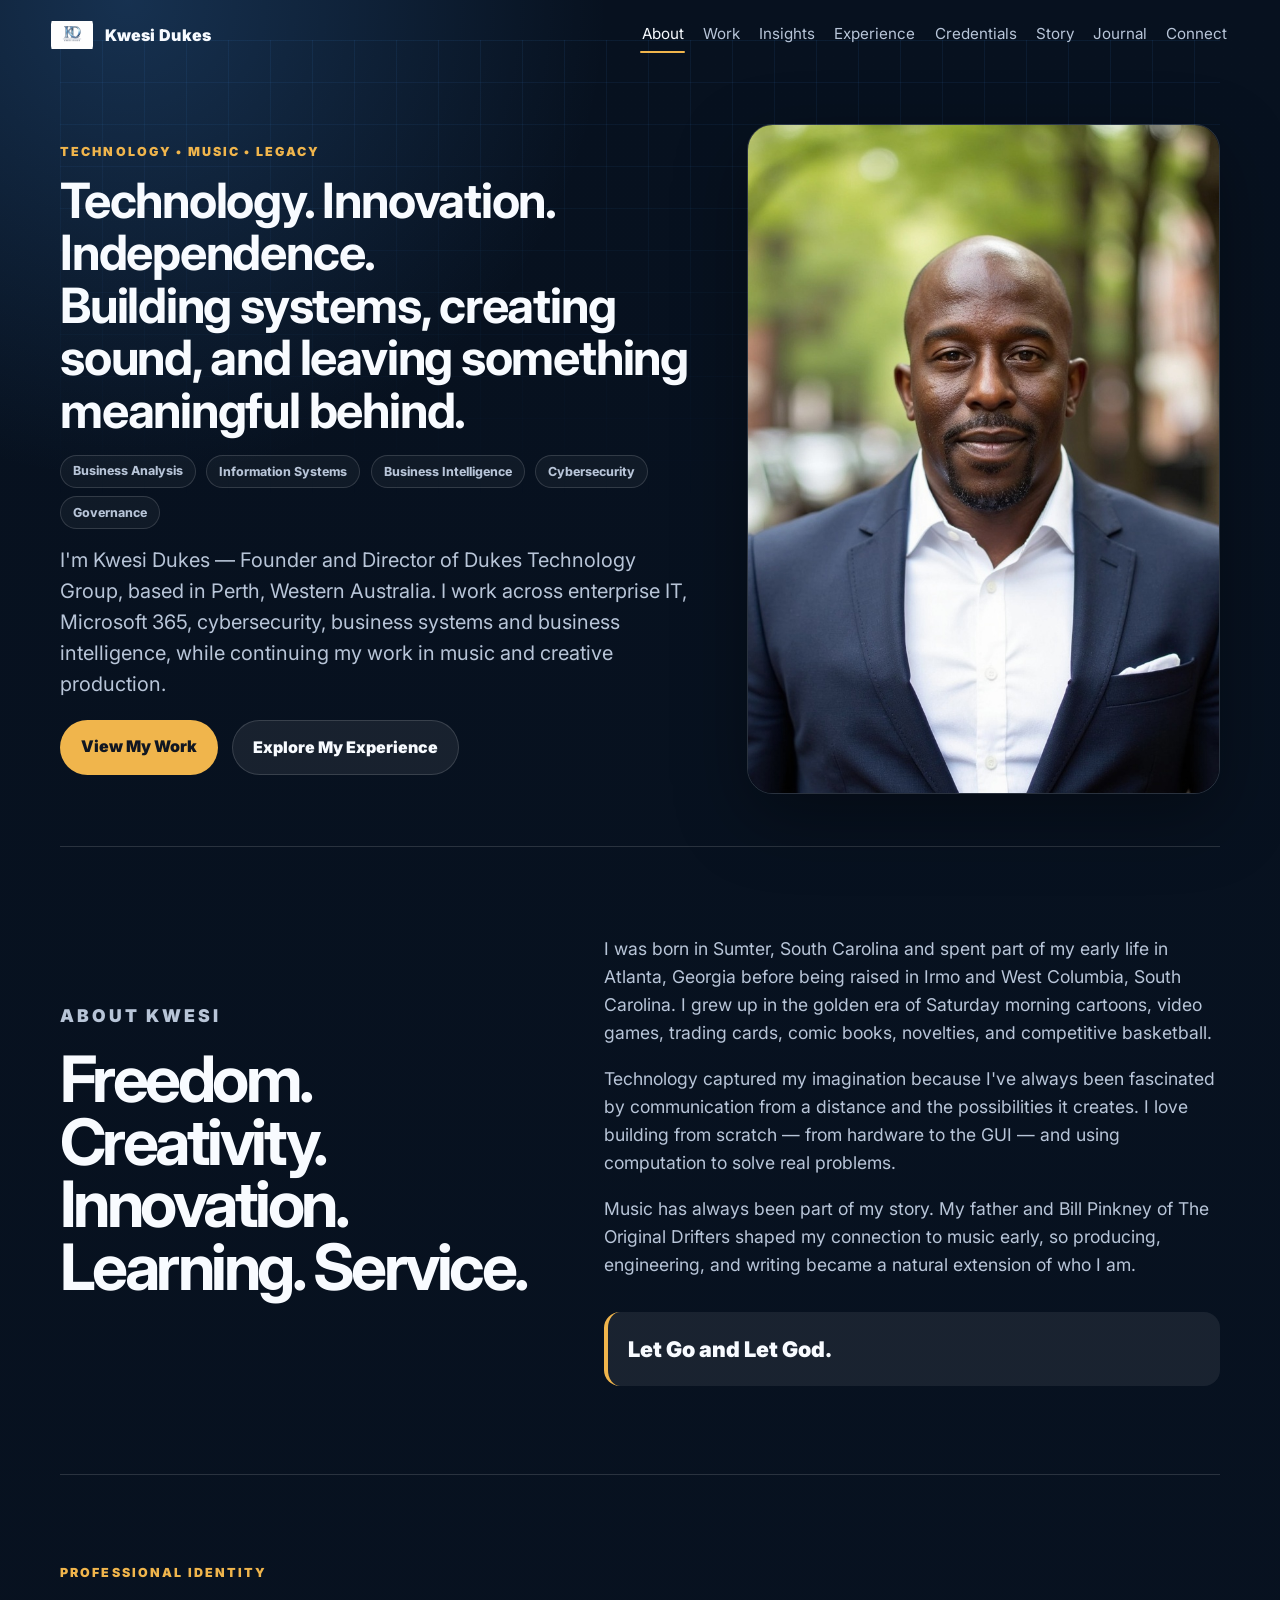
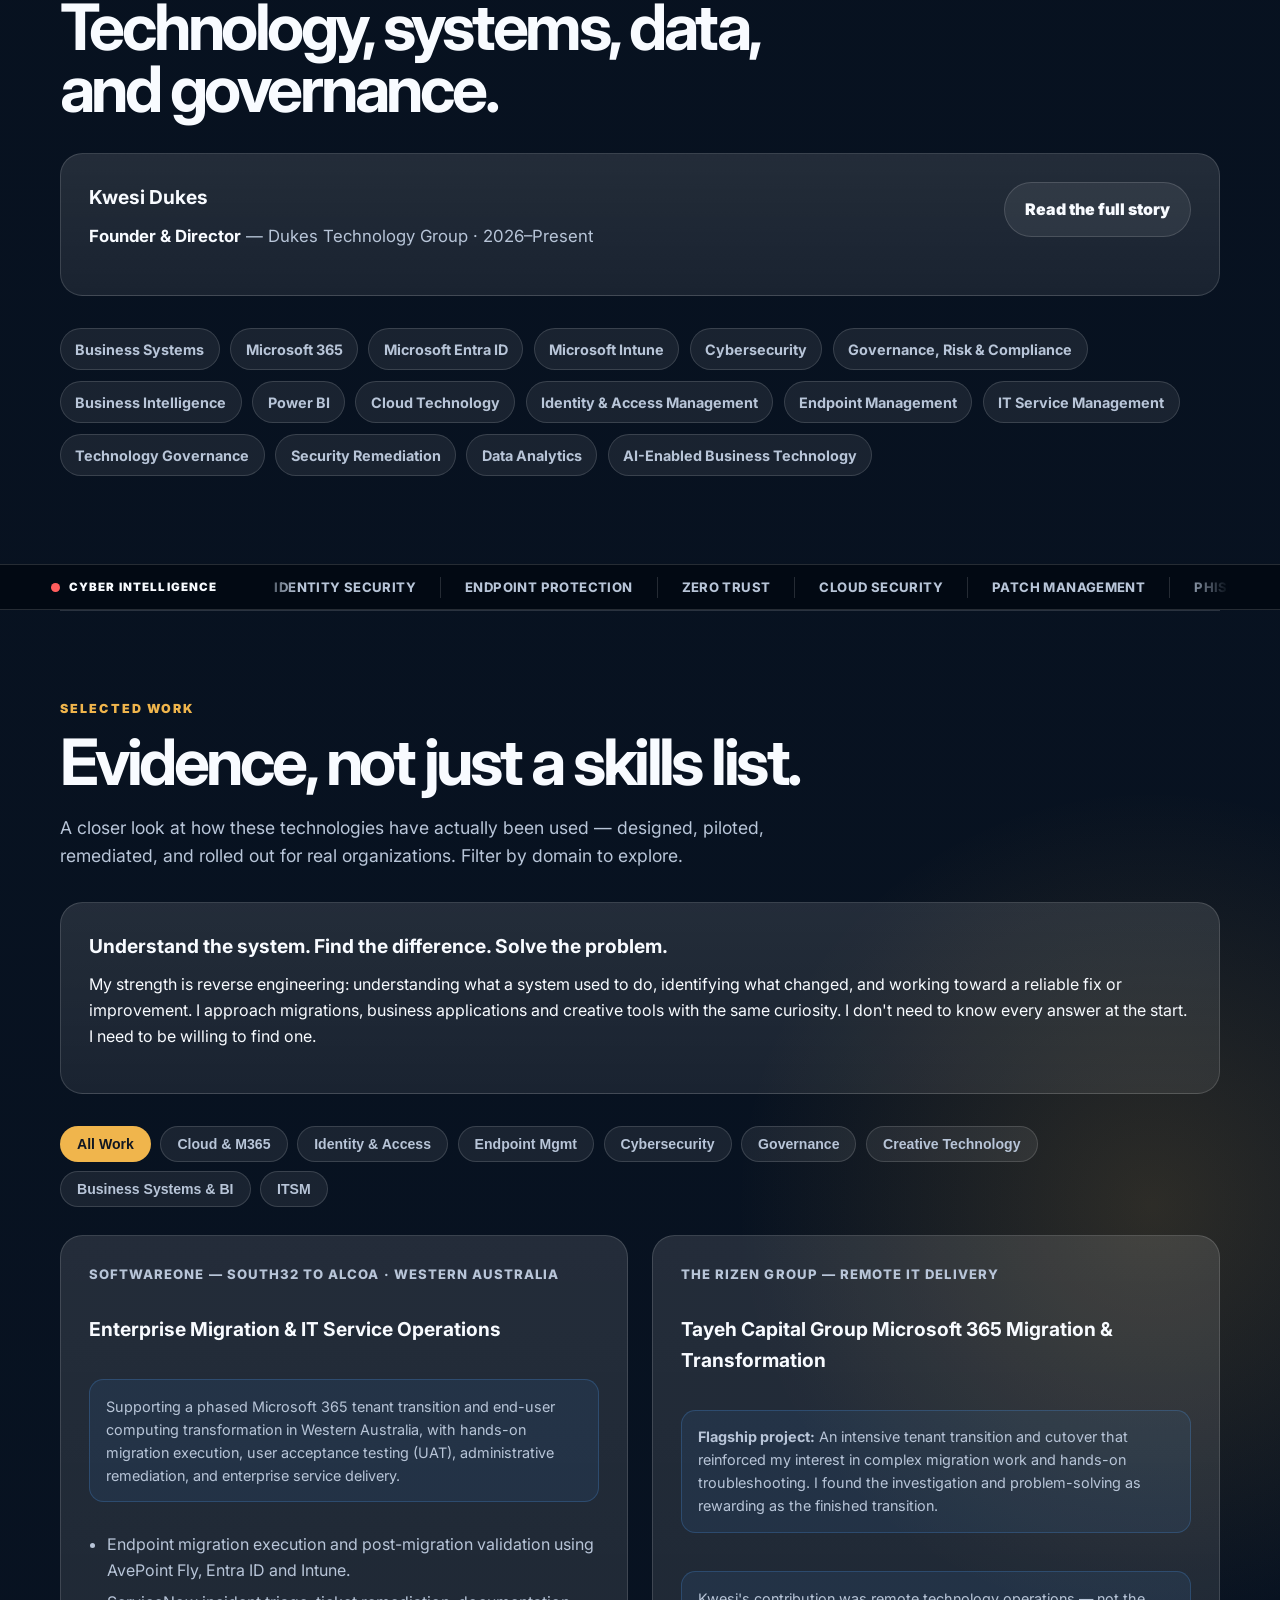
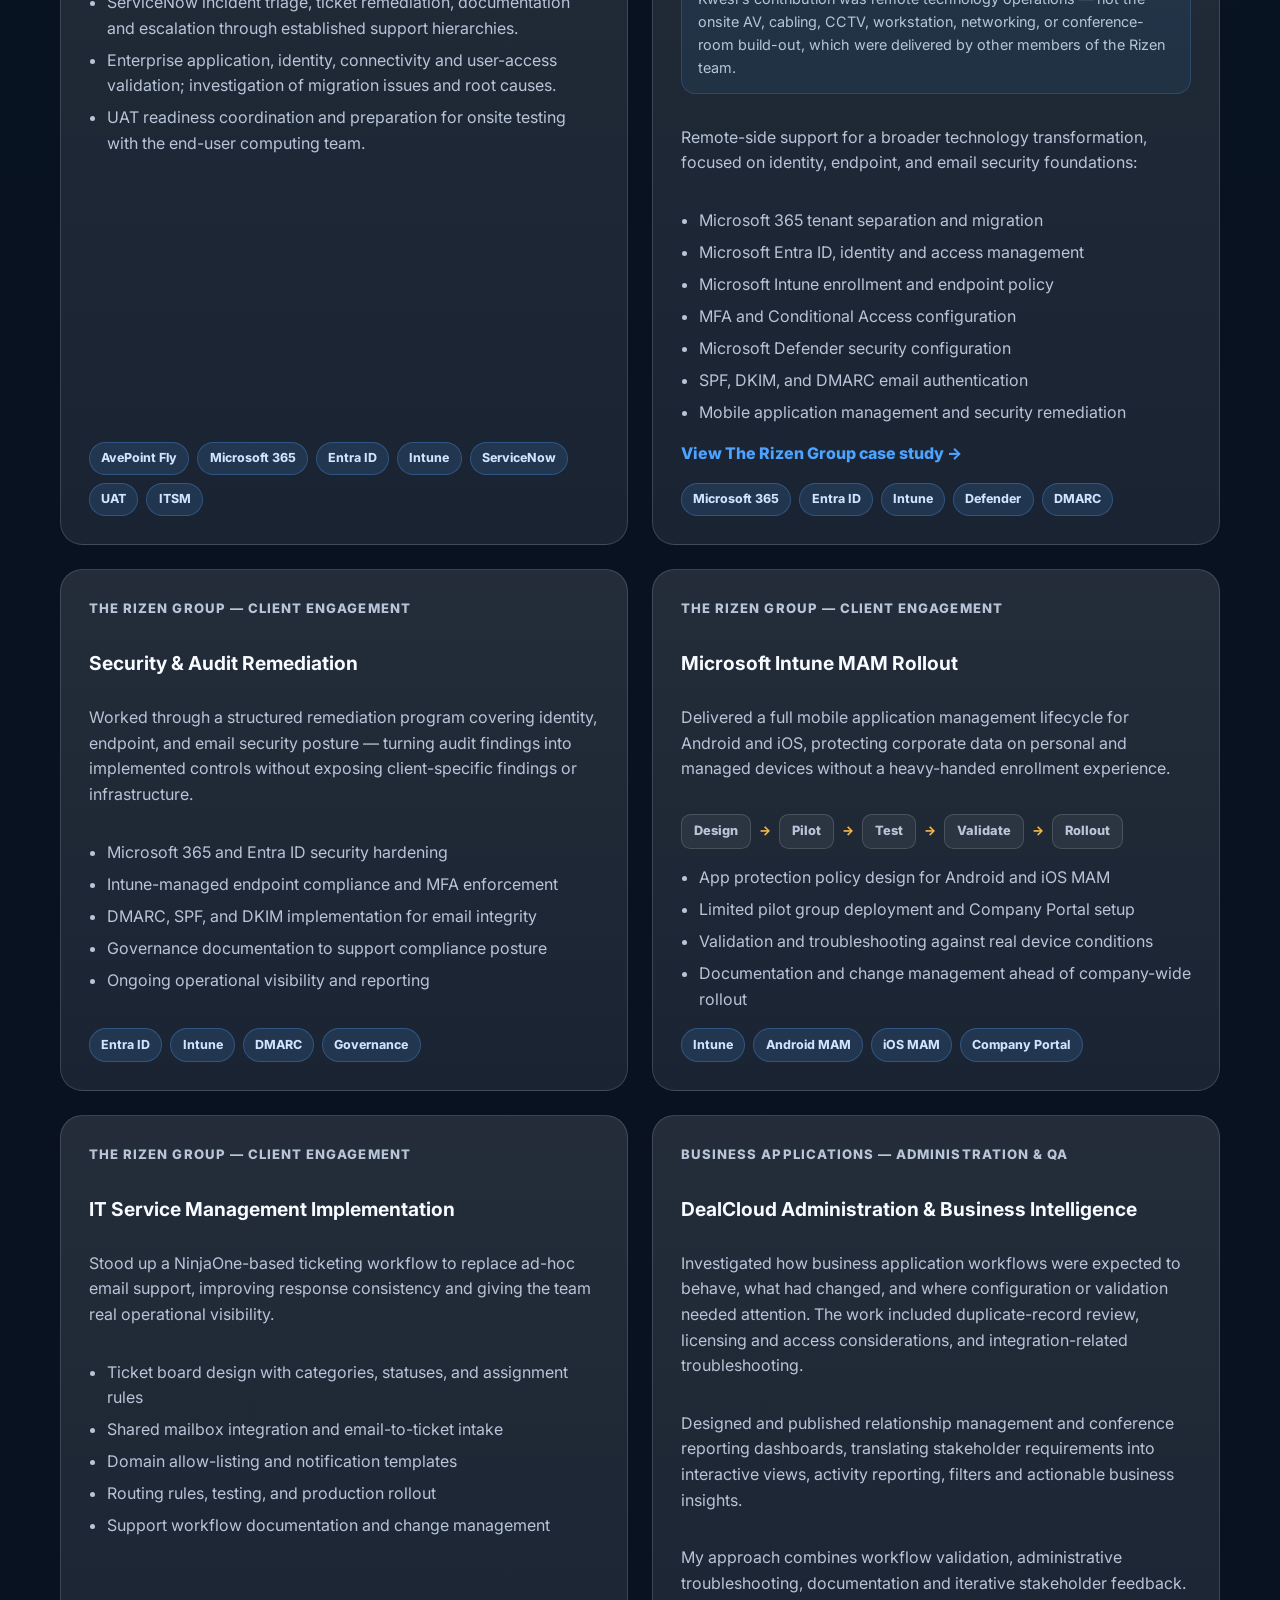
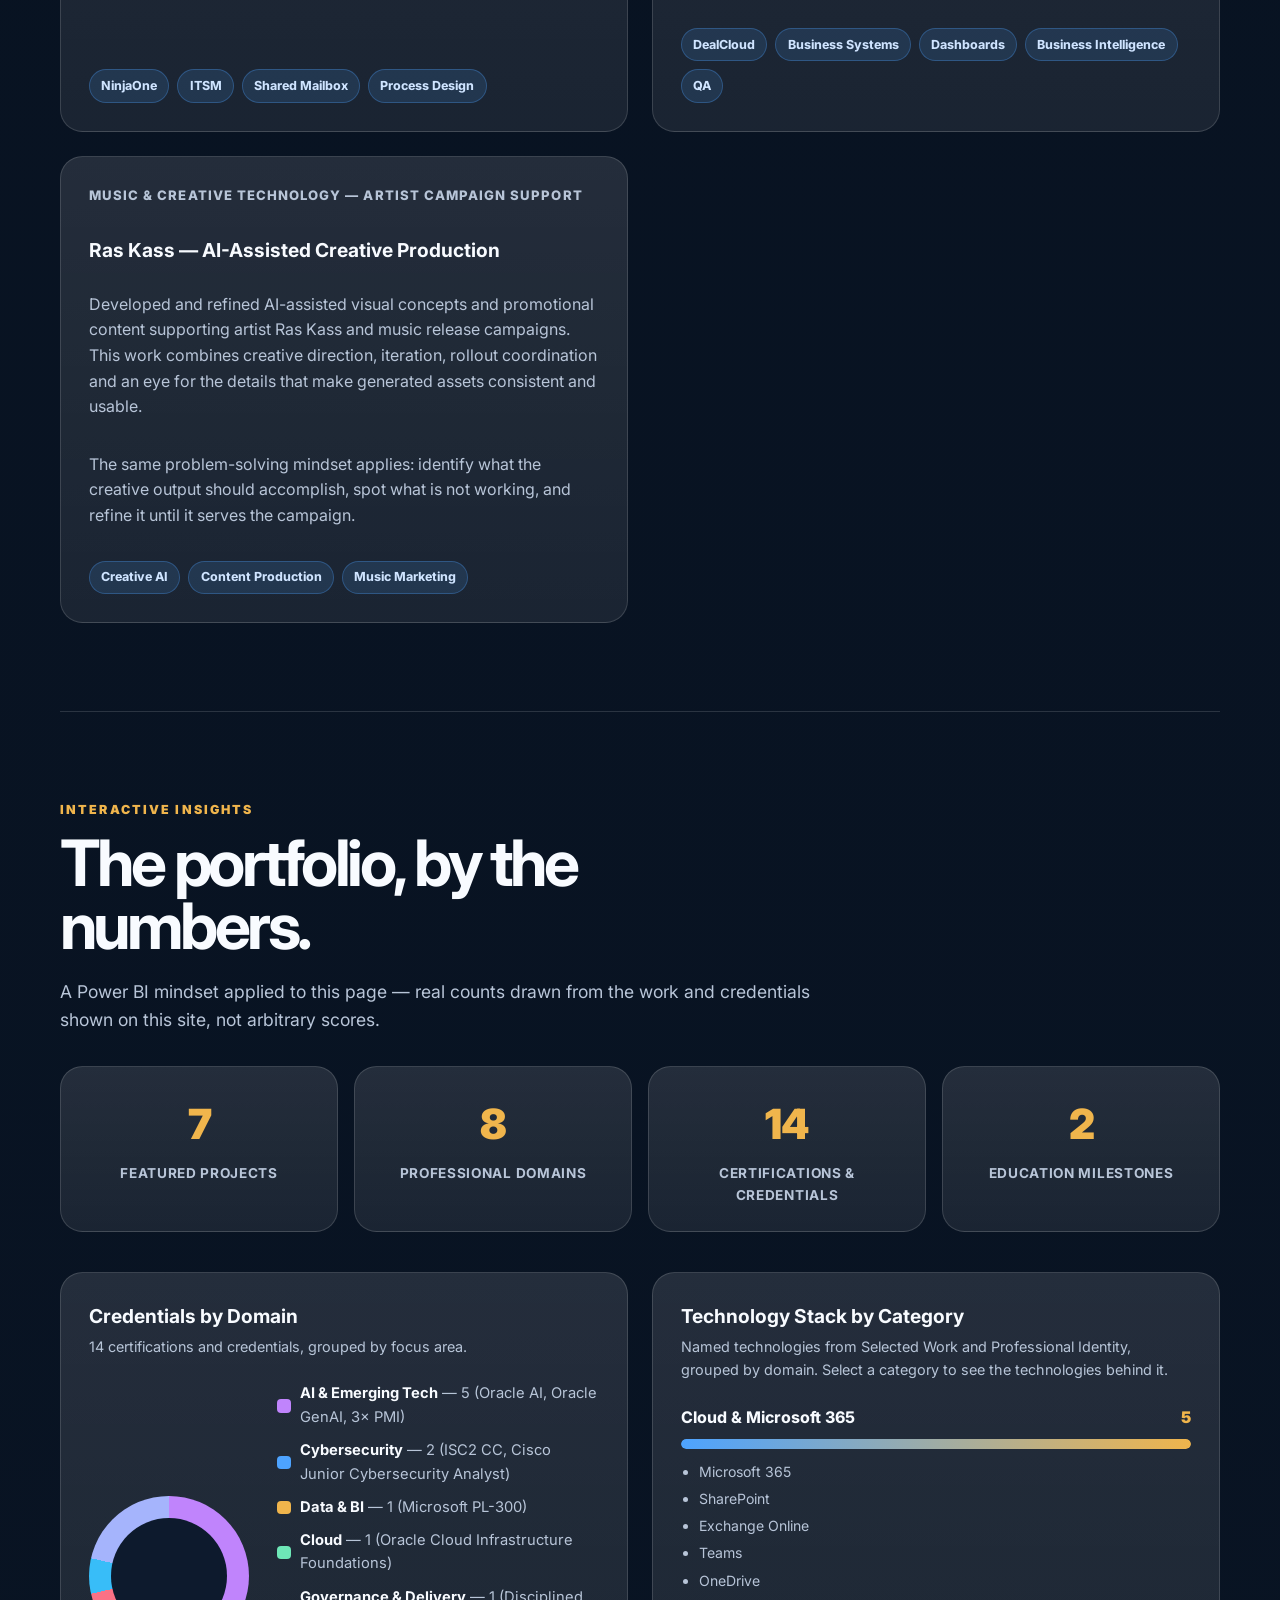
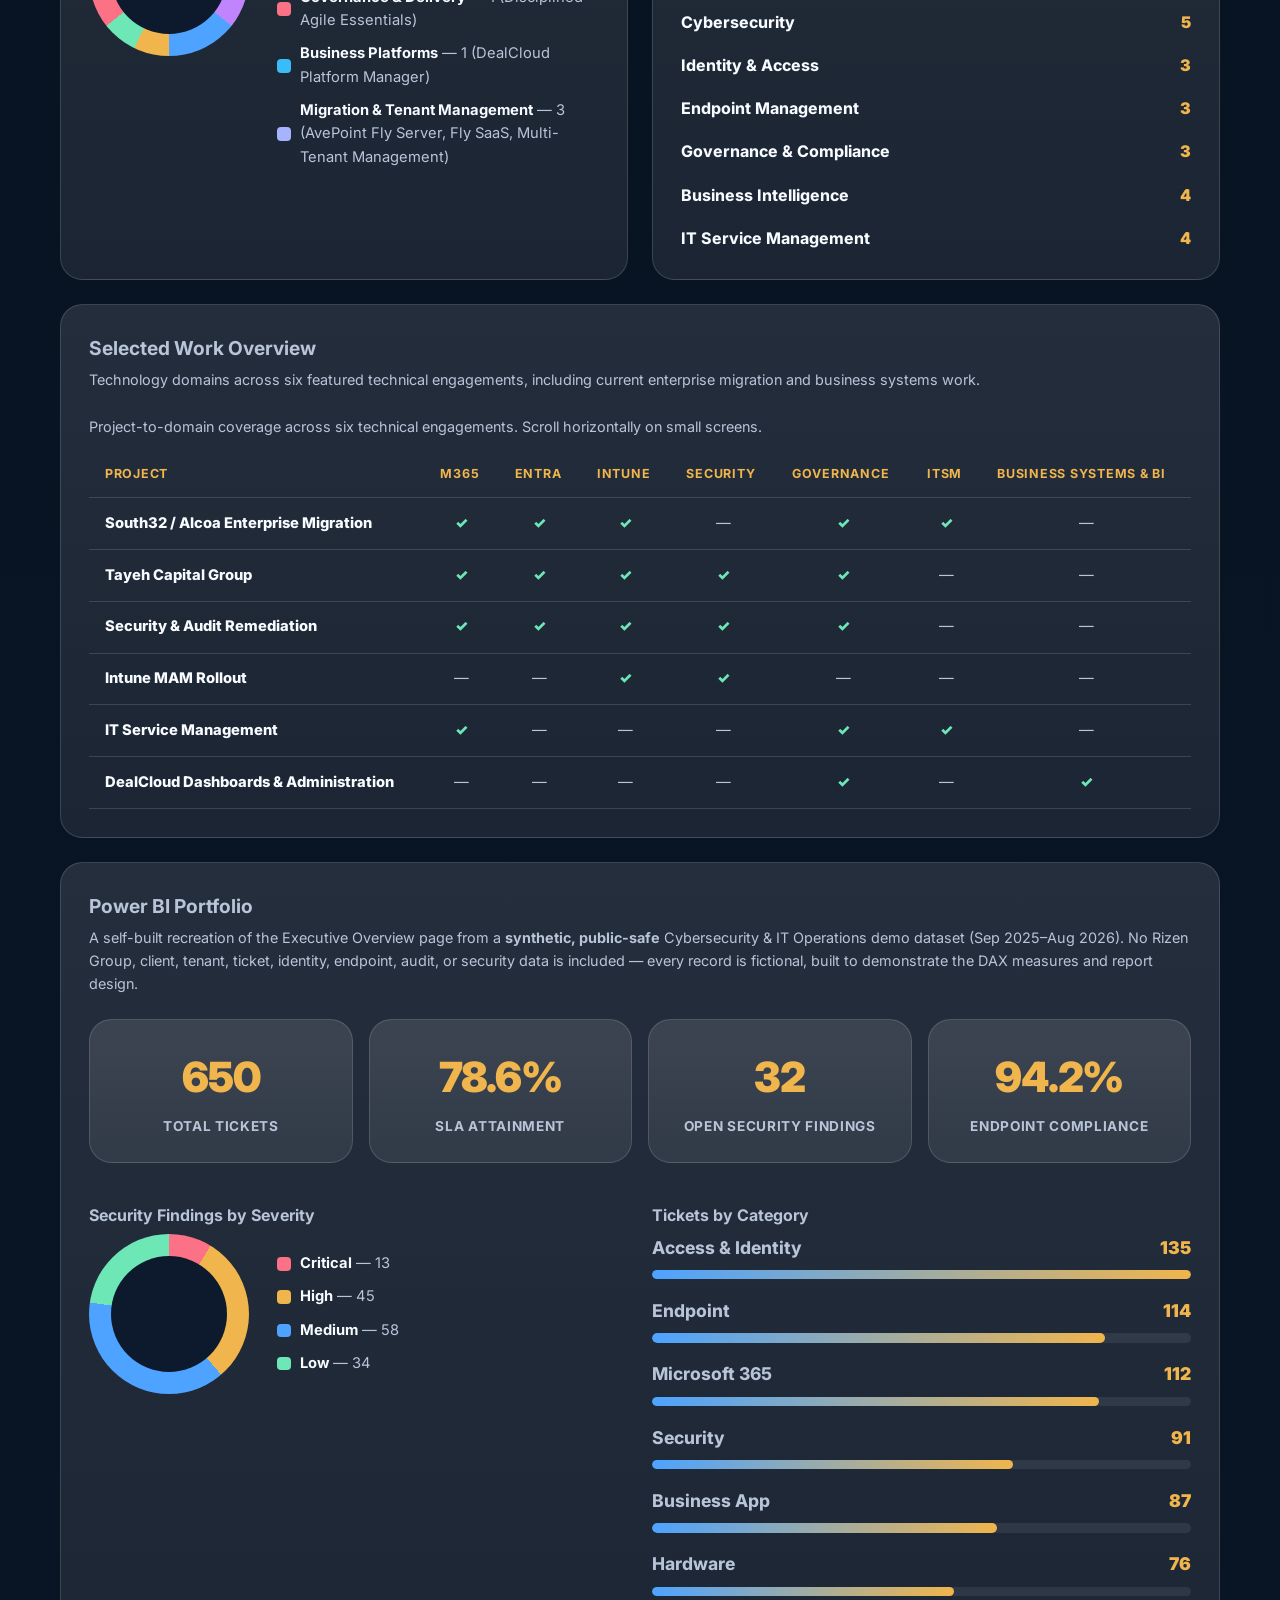
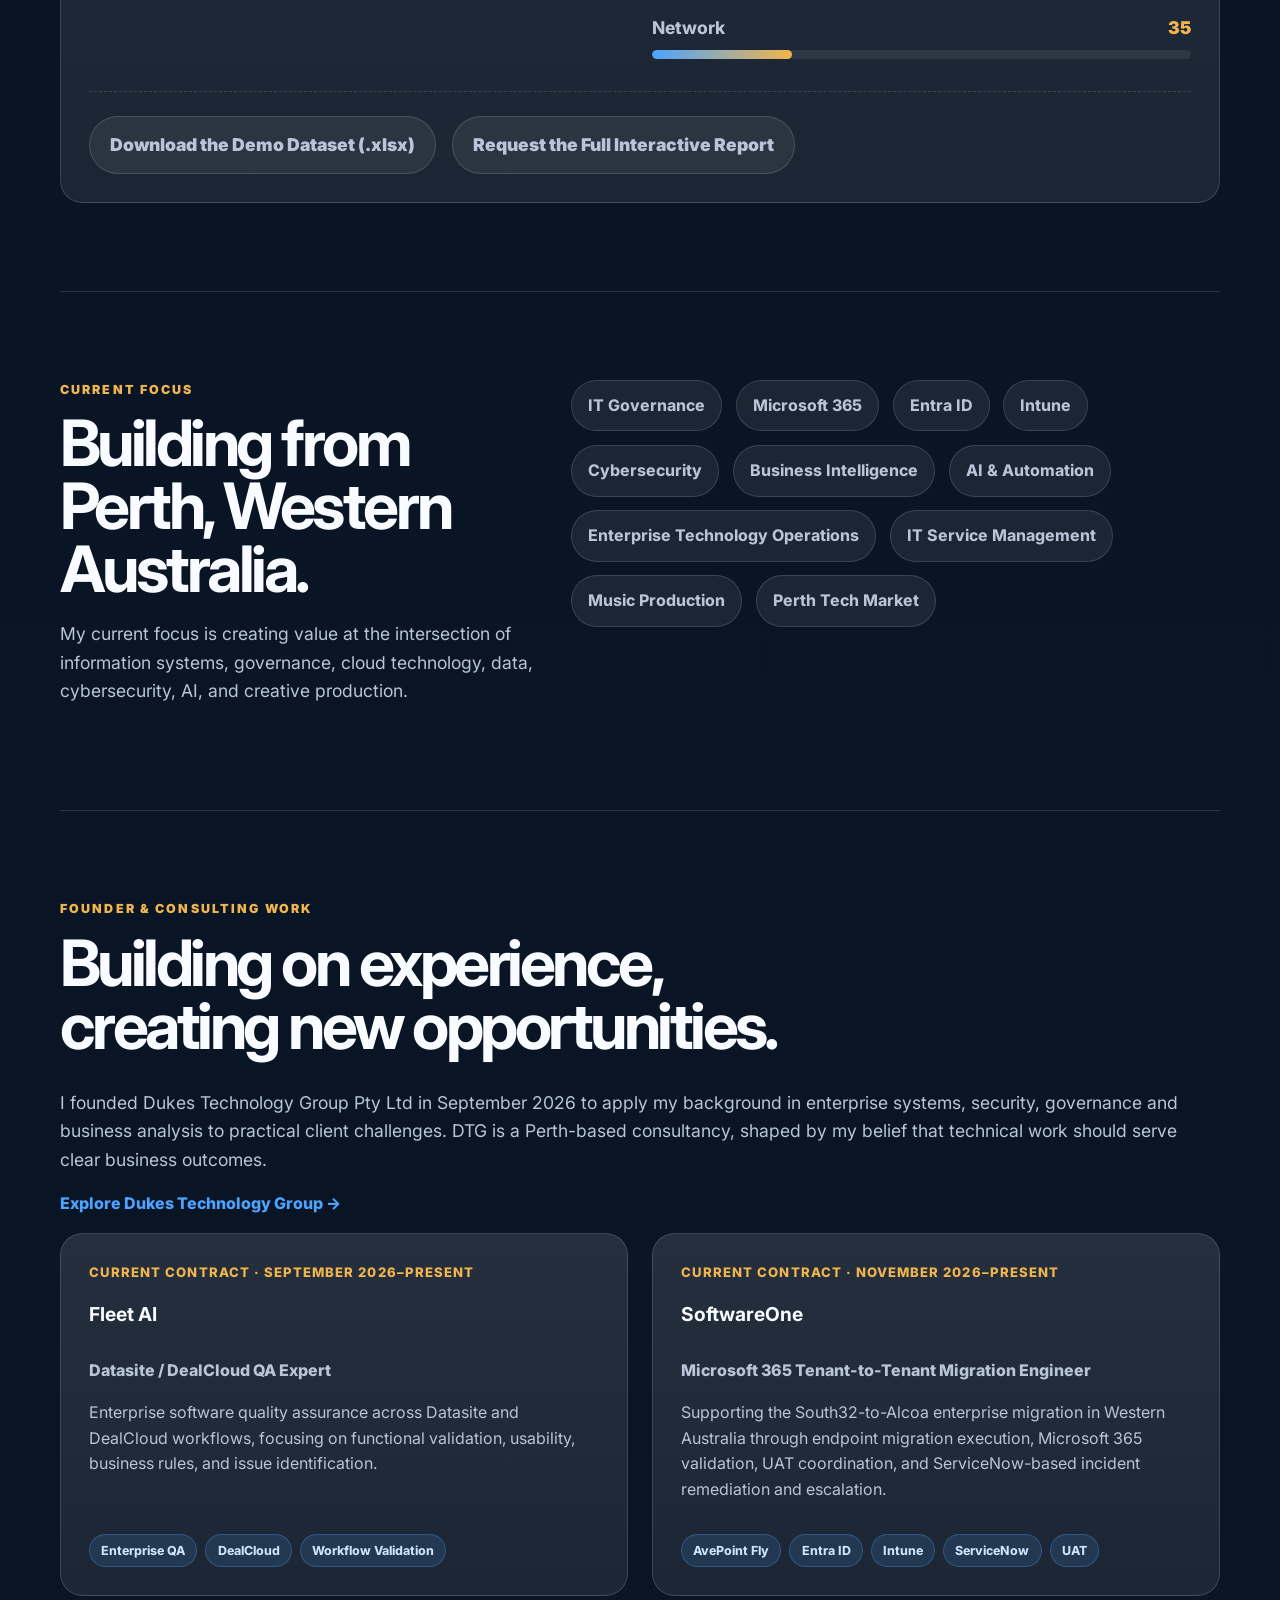
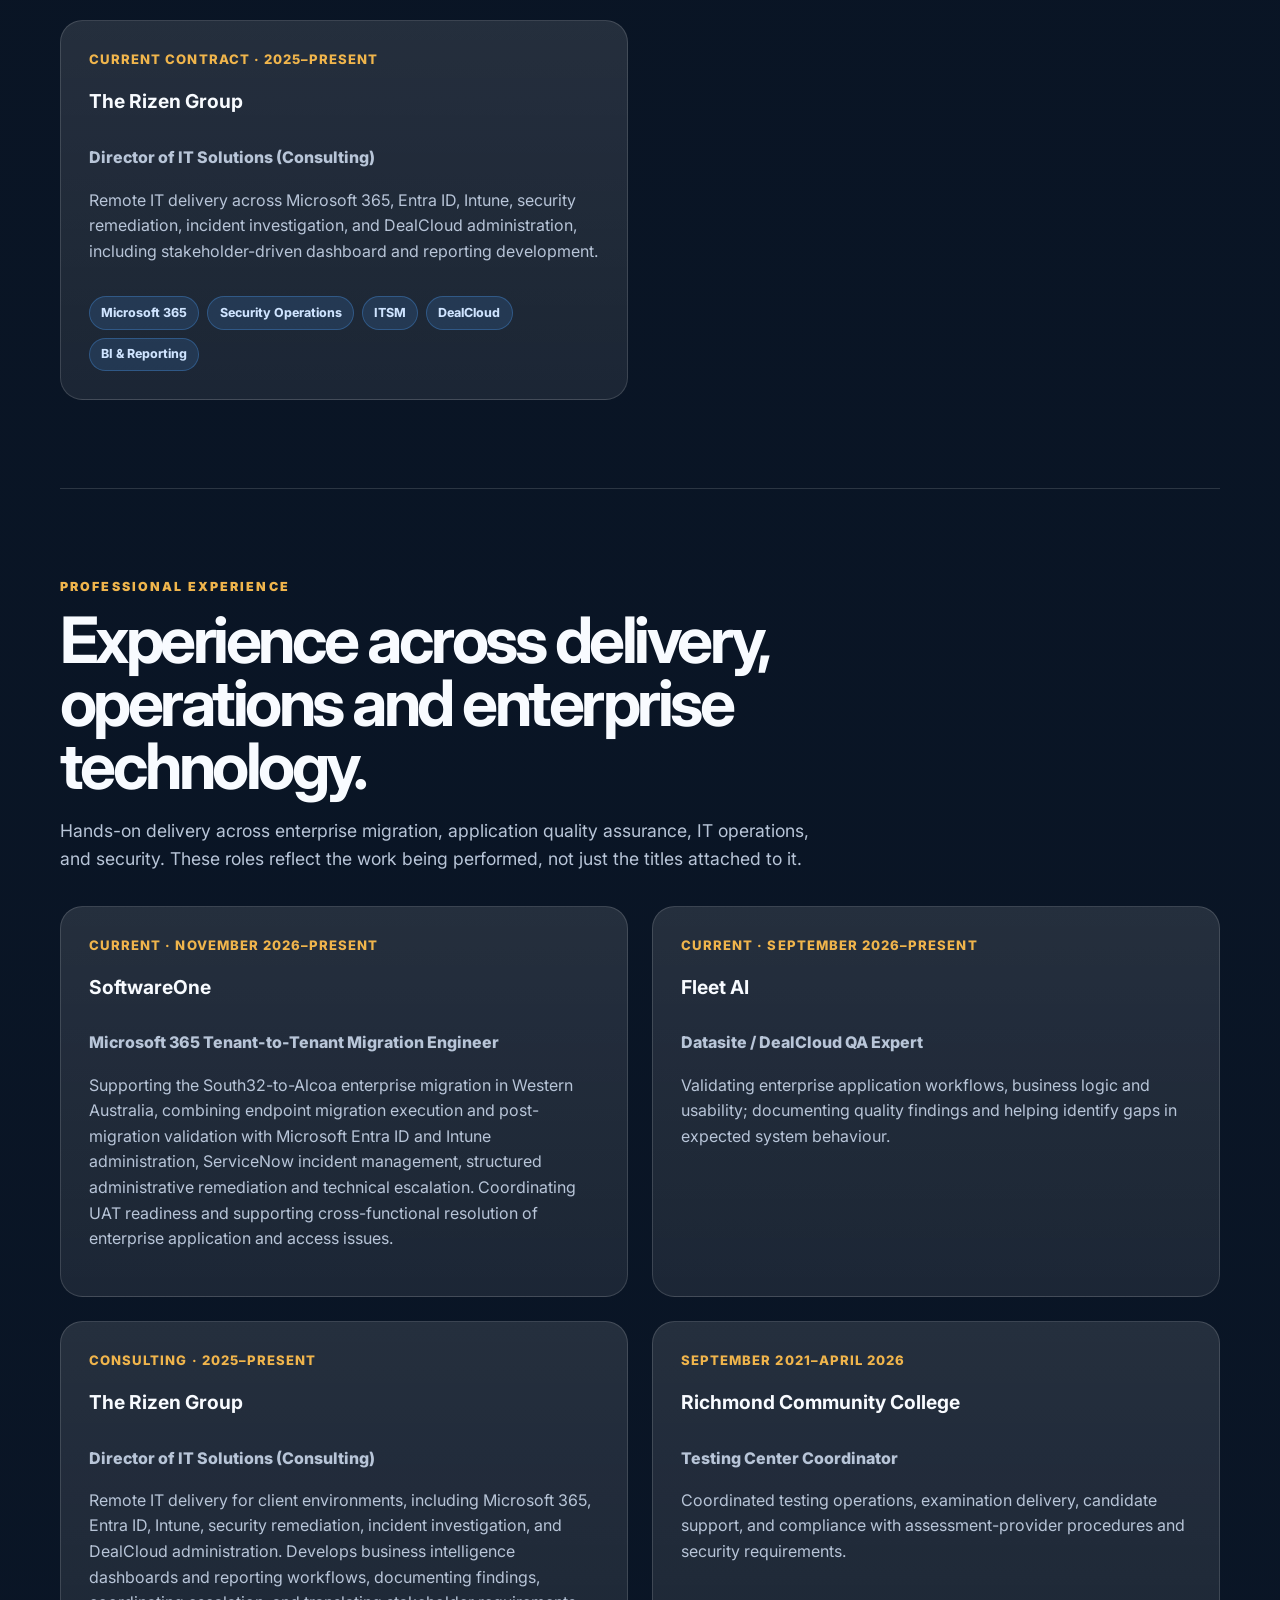
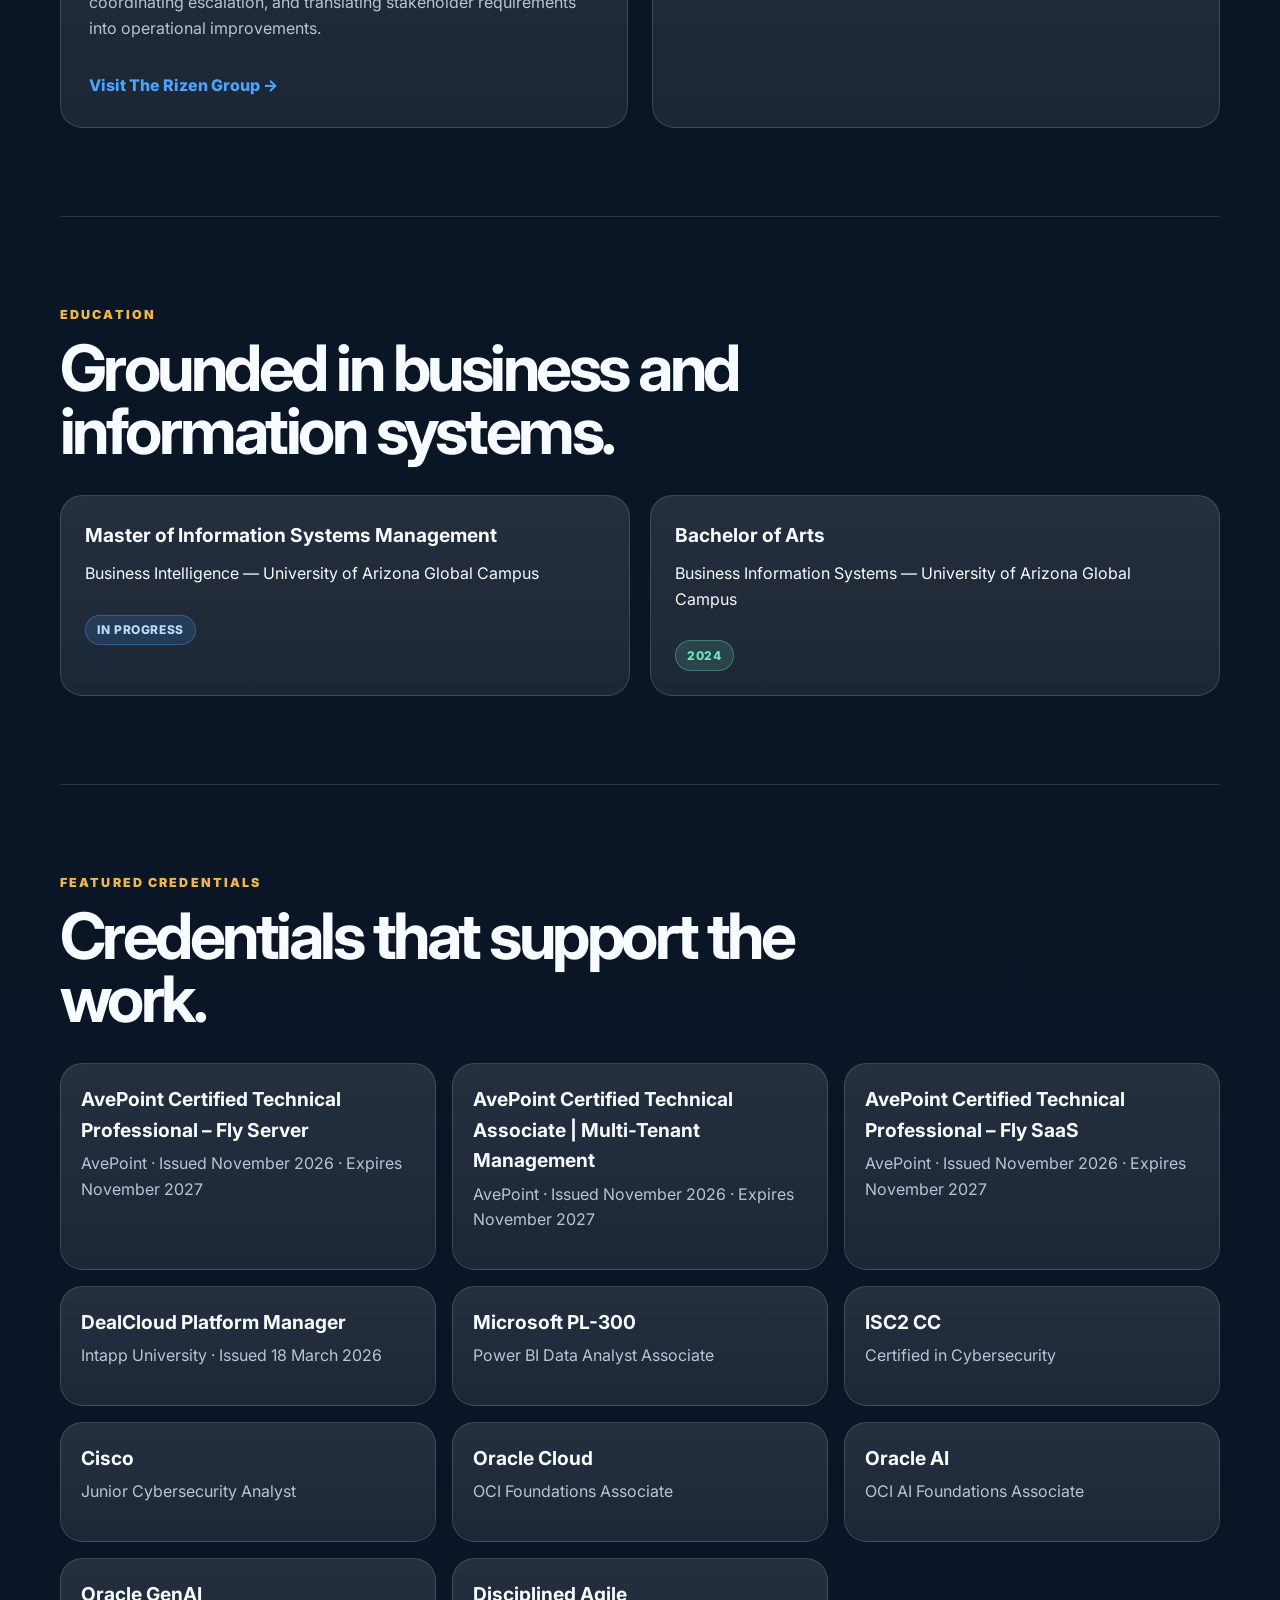
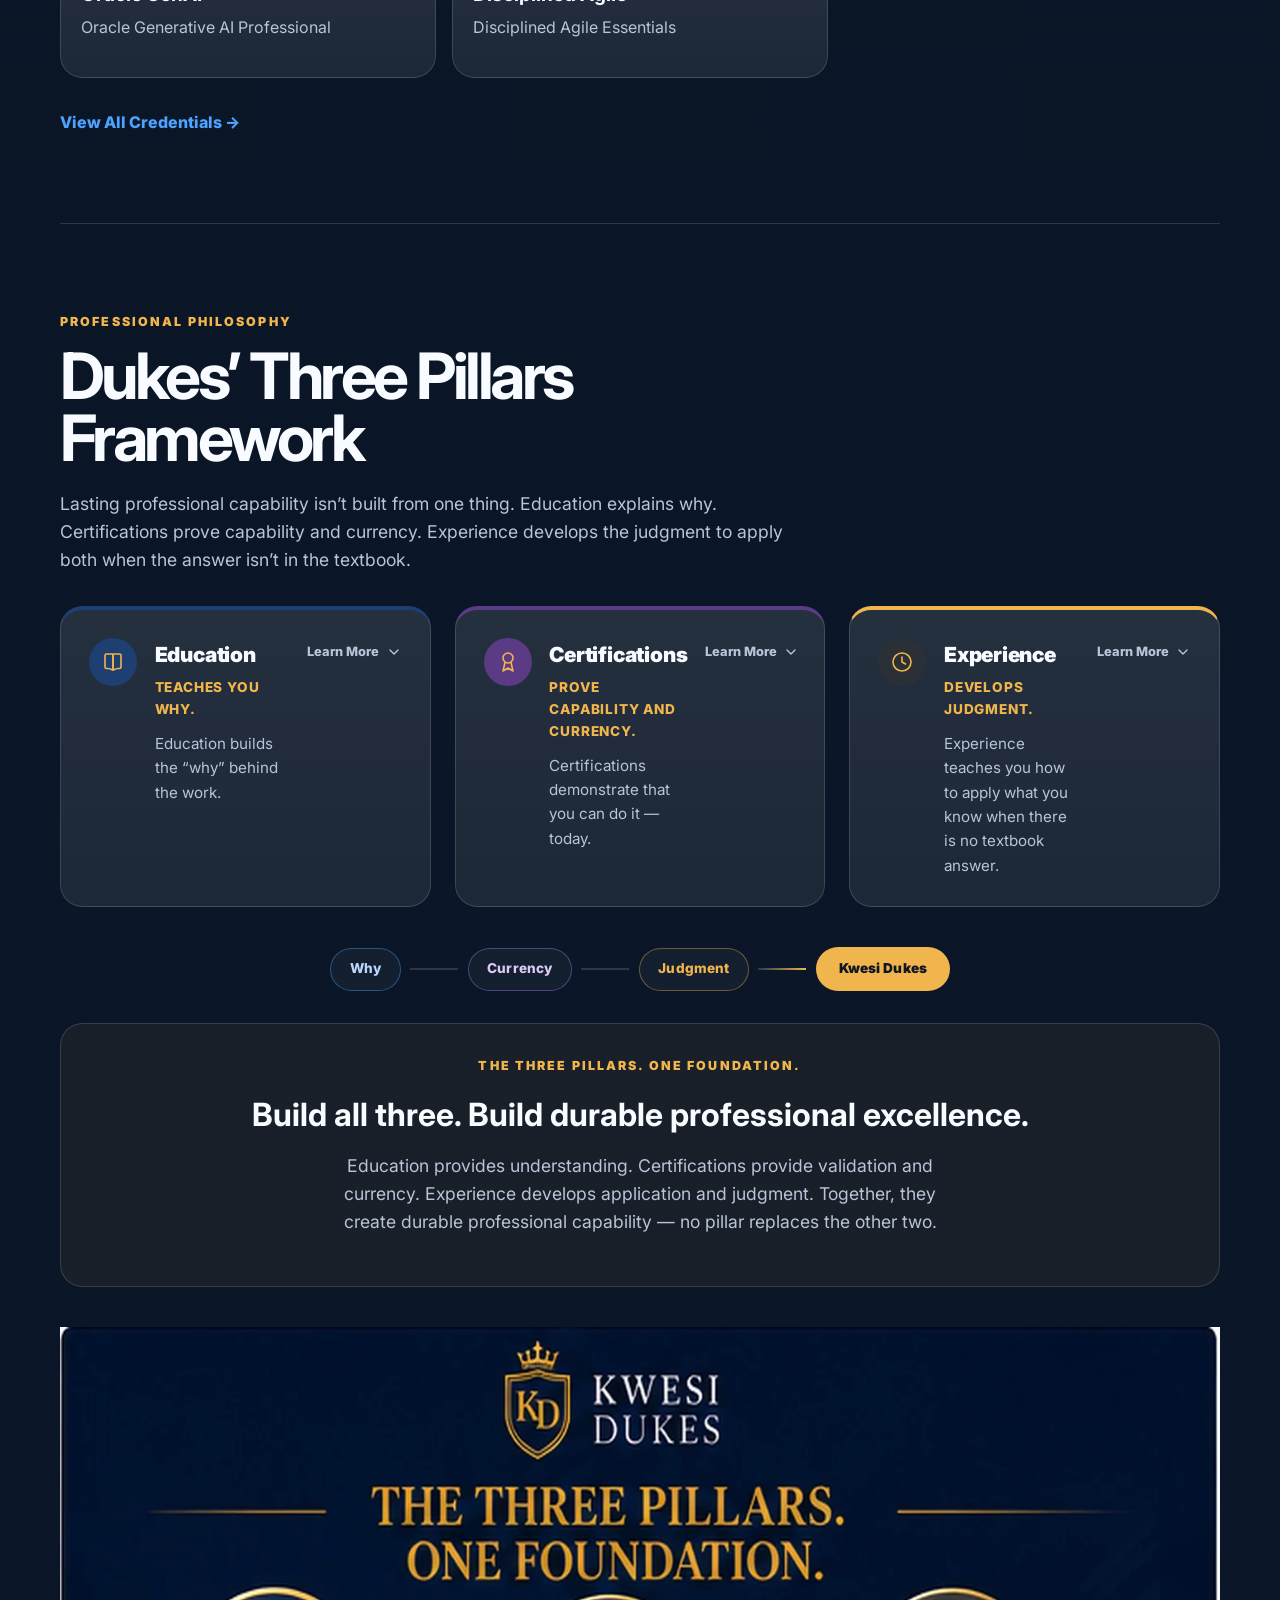
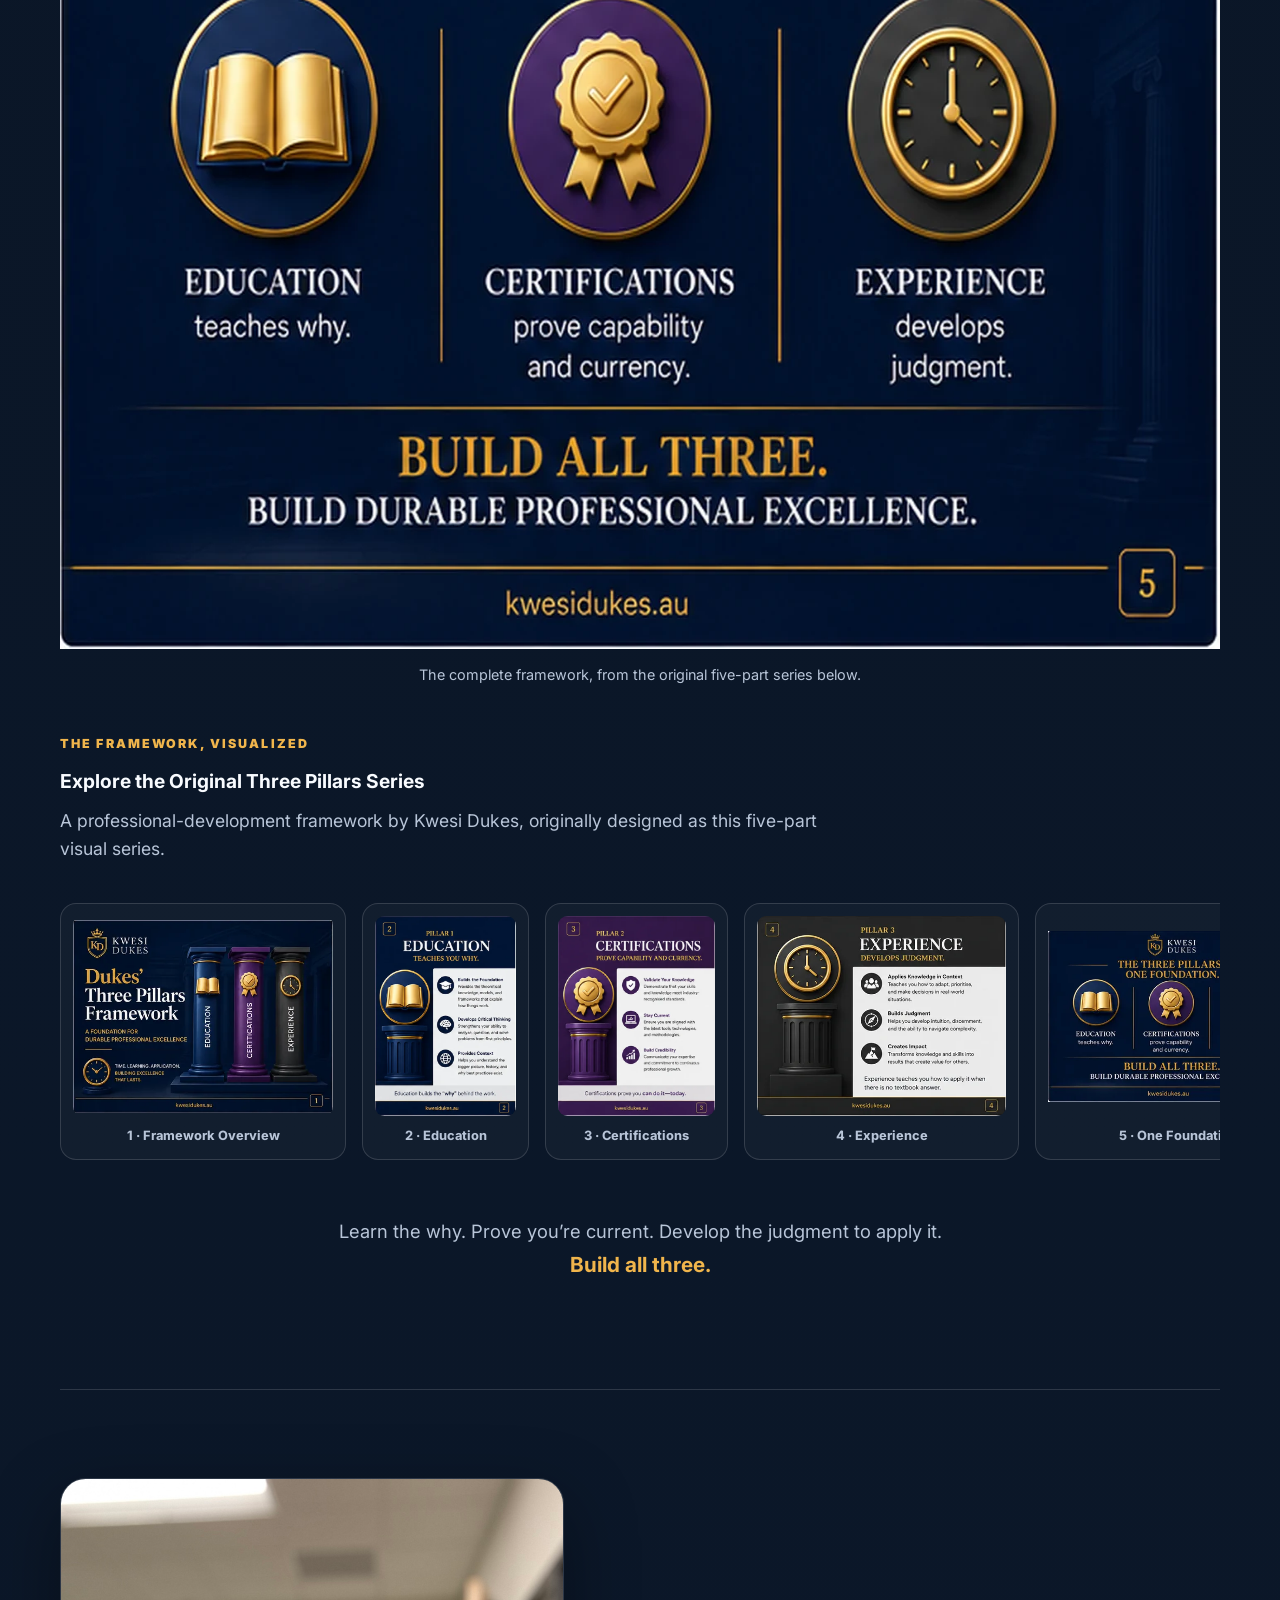
==== commit 211d97fd: "Update enterprise operations and selected work overview" ====
--- a/index.html
+++ b/index.html
@@ -334,6 +334,7 @@
             Governance
           </button>
           <button class="chip" type="button" data-domain="creative" aria-pressed="false">Creative Technology</button>
+          <button class="chip" type="button" data-domain="bi" aria-pressed="false">Business Systems &amp; BI</button>
           <button
             class="chip"
             type="button"
@@ -345,12 +346,17 @@
         </div>
 
         <div class="project-grid">
-          <article class="project-card" data-domains="m365 identity endpoint governance">
+          <article class="project-card" data-domains="m365 identity endpoint governance itsm">
             <p class="project-context">SoftwareOne — South32 to Alcoa · Western Australia</p>
-            <h3>Microsoft 365 Tenant-to-Tenant Migration</h3>
-            <p class="role-note">Current contract engagement supporting a phased Microsoft 365 tenant transition, including migration discovery, scope and readiness assessment, workload mapping, coordination and validation.</p>
-            <p class="role-note">Hands-on work with AvePoint Fly and Microsoft 365 workloads, alongside device provisioning and Windows Autopilot testing preparation. Delivery is ongoing; activities and outcomes will be updated as migration waves progress.</p>
-            <div class="project-tags"><span>AvePoint Fly</span><span>Exchange Online</span><span>SharePoint</span><span>OneDrive</span><span>Teams</span><span>Autopilot</span></div>
+            <h3>Enterprise Migration &amp; IT Service Operations</h3>
+            <p class="role-note">Supporting a phased Microsoft 365 tenant transition and end-user computing transformation in Western Australia, with hands-on migration execution, user acceptance testing (UAT), administrative remediation, and enterprise service delivery.</p>
+            <ul>
+              <li>Endpoint migration execution and post-migration validation using AvePoint Fly, Entra ID and Intune.</li>
+              <li>ServiceNow incident triage, ticket remediation, documentation and escalation through established support hierarchies.</li>
+              <li>Enterprise application, identity, connectivity and user-access validation; investigation of migration issues and root causes.</li>
+              <li>UAT readiness coordination and preparation for onsite testing with the end-user computing team.</li>
+            </ul>
+            <div class="project-tags"><span>AvePoint Fly</span><span>Microsoft 365</span><span>Entra ID</span><span>Intune</span><span>ServiceNow</span><span>UAT</span><span>ITSM</span></div>
           </article>
           <article
             class="project-card"
@@ -471,12 +477,13 @@
               ><span>Process Design</span>
             </div>
           </article>
-          <article class="project-card" data-domains="m365 governance">
+          <article class="project-card" data-domains="bi governance">
             <p class="project-context">Business Applications — Administration &amp; QA</p>
-            <h3>DealCloud Administration &amp; Workflow Troubleshooting</h3>
+            <h3>DealCloud Administration &amp; Business Intelligence</h3>
             <p>Investigated how business application workflows were expected to behave, what had changed, and where configuration or validation needed attention. The work included duplicate-record review, licensing and access considerations, and integration-related troubleshooting.</p>
-            <p>My approach was to test the behaviour against the intended workflow, document findings and changes, and maintain a clear path to rollback where appropriate. Client configuration details and credentials are not disclosed.</p>
-            <div class="project-tags"><span>DealCloud</span><span>Business Systems</span><span>QA</span><span>Governance</span></div>
+            <p>Designed and published relationship management and conference reporting dashboards, translating stakeholder requirements into interactive views, activity reporting, filters and actionable business insights.</p>
+            <p>My approach combines workflow validation, administrative troubleshooting, documentation and iterative stakeholder feedback.</p>
+            <div class="project-tags"><span>DealCloud</span><span>Business Systems</span><span>Dashboards</span><span>Business Intelligence</span><span>QA</span></div>
           </article>
           <article class="project-card" data-domains="creative">
             <p class="project-context">Music &amp; Creative Technology — Artist Campaign Support</p>
@@ -505,7 +512,7 @@
             <div class="kpi-label">Featured Projects</div>
           </div>
           <div class="kpi-card">
-            <div class="kpi-number" data-target="7">0</div>
+            <div class="kpi-number" data-target="8">0</div>
             <div class="kpi-label">Professional Domains</div>
           </div>
           <div class="kpi-card">
@@ -665,27 +672,29 @@
               <details class="bar-item">
                 <summary>
                   <span>Business Intelligence</span
-                  ><span class="bar-count">3</span>
+                  ><span class="bar-count">4</span>
                 </summary>
                 <div class="bar-track">
-                  <div class="bar-fill" style="--bar-w: 60%"></div>
+                  <div class="bar-fill" style="--bar-w: 80%"></div>
                 </div>
                 <ul class="bar-techs">
                   <li>Power BI</li>
                   <li>SQL</li>
                   <li>Excel &amp; Reporting</li>
+                  <li>DealCloud Dashboards</li>
                 </ul>
               </details>
               <details class="bar-item">
                 <summary>
                   <span>IT Service Management</span
-                  ><span class="bar-count">3</span>
+                  ><span class="bar-count">4</span>
                 </summary>
                 <div class="bar-track">
-                  <div class="bar-fill" style="--bar-w: 60%"></div>
+                  <div class="bar-fill" style="--bar-w: 80%"></div>
                 </div>
                 <ul class="bar-techs">
                   <li>NinjaOne</li>
+                  <li>ServiceNow</li>
                   <li>Ticket Routing &amp; Rules</li>
                   <li>Notification Templates</li>
                 </ul>
@@ -698,13 +707,12 @@
           <div class="chart-card">
             <h3>Selected Work Overview</h3>
             <p class="chart-caption">
-              Technology domains across four earlier featured technical engagements.
+              Technology domains across six featured technical engagements, including current enterprise migration and business systems work.
             </p>
             <div class="matrix-scroll">
               <table class="matrix">
                 <caption>
-                  Project-to-domain coverage across four earlier technical
-                  engagements; newer examples appear in the project cards above. Scroll horizontally on small screens.
+                  Project-to-domain coverage across six technical engagements. Scroll horizontally on small screens.
                 </caption>
                 <thead>
                   <tr>
@@ -715,16 +723,28 @@
                     <th scope="col">Security</th>
                     <th scope="col">Governance</th>
                     <th scope="col">ITSM</th>
+                    <th scope="col">Business Systems &amp; BI</th>
                   </tr>
                 </thead>
                 <tbody>
                   <tr>
+                    <th scope="row">South32 / Alcoa Enterprise Migration</th>
+                    <td class="yes">✓</td>
+                    <td class="yes">✓</td>
+                    <td class="yes">✓</td>
+                    <td>—</td>
+                    <td class="yes">✓</td>
+                    <td class="yes">✓</td>
+                    <td>—</td>
+                  </tr>
+                  <tr>
                     <th scope="row">Tayeh Capital Group</th>
                     <td class="yes">✓</td>
                     <td class="yes">✓</td>
                     <td class="yes">✓</td>
                     <td class="yes">✓</td>
                     <td class="yes">✓</td>
+                    <td>—</td>
                     <td>—</td>
                   </tr>
                   <tr>
@@ -735,6 +755,7 @@
                     <td class="yes">✓</td>
                     <td class="yes">✓</td>
                     <td>—</td>
+                    <td>—</td>
                   </tr>
                   <tr>
                     <th scope="row">Intune MAM Rollout</th>
@@ -744,6 +765,7 @@
                     <td class="yes">✓</td>
                     <td>—</td>
                     <td>—</td>
+                    <td>—</td>
                   </tr>
                   <tr>
                     <th scope="row">IT Service Management</th>
@@ -752,6 +774,17 @@
                     <td>—</td>
                     <td>—</td>
                     <td class="yes">✓</td>
+                    <td class="yes">✓</td>
+                    <td>—</td>
+                  </tr>
+                  <tr>
+                    <th scope="row">DealCloud Dashboards &amp; Administration</th>
+                    <td>—</td>
+                    <td>—</td>
+                    <td>—</td>
+                    <td>—</td>
+                    <td class="yes">✓</td>
+                    <td>—</td>
                     <td class="yes">✓</td>
                   </tr>
                 </tbody>
@@ -922,7 +955,7 @@
           <span>IT Governance</span><span>Microsoft 365</span
           ><span>Entra ID</span><span>Intune</span> <span>Cybersecurity</span
           ><span>Business Intelligence</span><span>AI &amp; Automation</span>
-          <span>Music Production</span><span>Perth Tech Market</span>
+          <span>Enterprise Technology Operations</span><span>IT Service Management</span><span>Music Production</span><span>Perth Tech Market</span>
         </div>
       </section>
 
@@ -946,15 +979,15 @@
             <p class="project-context">Current Contract · November 2026–Present</p>
             <h3>SoftwareOne</h3>
             <p class="contract-role">Microsoft 365 Tenant-to-Tenant Migration Engineer</p>
-            <p>Supporting the South32-to-Alcoa migration in Western Australia. Current work includes AvePoint Fly discovery and preparation across Exchange Online, SharePoint, OneDrive and Teams, with coordination of device provisioning and Autopilot testing.</p>
-            <div class="project-tags"><span>AvePoint Fly</span><span>Microsoft 365</span><span>Migration Readiness</span></div>
+            <p>Supporting the South32-to-Alcoa enterprise migration in Western Australia through endpoint migration execution, Microsoft 365 validation, UAT coordination, and ServiceNow-based incident remediation and escalation.</p>
+            <div class="project-tags"><span>AvePoint Fly</span><span>Entra ID</span><span>Intune</span><span>ServiceNow</span><span>UAT</span></div>
           </article>
           <article class="project-card contract-card">
             <p class="project-context">Current Contract · 2025–Present</p>
             <h3>The Rizen Group</h3>
             <p class="contract-role">Director of IT Solutions (Consulting)</p>
-            <p>Remote IT delivery for client environments, including Microsoft 365, Entra ID, Intune, security remediation, DealCloud administration and troubleshooting.</p>
-            <div class="project-tags"><span>Microsoft 365</span><span>Security Operations</span><span>DealCloud</span></div>
+            <p>Remote IT delivery across Microsoft 365, Entra ID, Intune, security remediation, incident investigation, and DealCloud administration, including stakeholder-driven dashboard and reporting development.</p>
+            <div class="project-tags"><span>Microsoft 365</span><span>Security Operations</span><span>ITSM</span><span>DealCloud</span><span>BI &amp; Reporting</span></div>
           </article>
         </div>
       </section>
@@ -971,7 +1004,7 @@
             <p class="project-context">Current · November 2026–Present</p>
             <h3>SoftwareOne</h3>
             <p class="contract-role">Microsoft 365 Tenant-to-Tenant Migration Engineer</p>
-            <p>Supporting the South32-to-Alcoa migration in Western Australia, including AvePoint Fly discovery, migration readiness, workload coordination, and validation planning across Microsoft 365. Also supporting the preparation of Windows Autopilot testing.</p>
+            <p>Supporting the South32-to-Alcoa enterprise migration in Western Australia, combining endpoint migration execution and post-migration validation with Microsoft Entra ID and Intune administration, ServiceNow incident management, structured administrative remediation and technical escalation. Coordinating UAT readiness and supporting cross-functional resolution of enterprise application and access issues.</p>
           </article>
           <article class="project-card experience-card">
             <p class="project-context">Current · September 2026–Present</p>
@@ -983,7 +1016,7 @@
             <p class="project-context">Consulting · 2025–Present</p>
             <h3>The Rizen Group</h3>
             <p class="contract-role">Director of IT Solutions (Consulting)</p>
-            <p>Remote IT delivery for client environments, including Microsoft 365, Entra ID, Intune, security remediation, DealCloud administration, and operational troubleshooting. Work typically follows investigation, escalation, stakeholder communication, and implementation.</p>
+            <p>Remote IT delivery for client environments, including Microsoft 365, Entra ID, Intune, security remediation, incident investigation, and DealCloud administration. Develops business intelligence dashboards and reporting workflows, documenting findings, coordinating escalation, and translating stakeholder requirements into operational improvements.</p>
             <a class="project-link" href="https://therizengroup.com/" target="_blank" rel="noopener noreferrer">Visit The Rizen Group →</a>
           </article>
           <article class="project-card experience-card">
